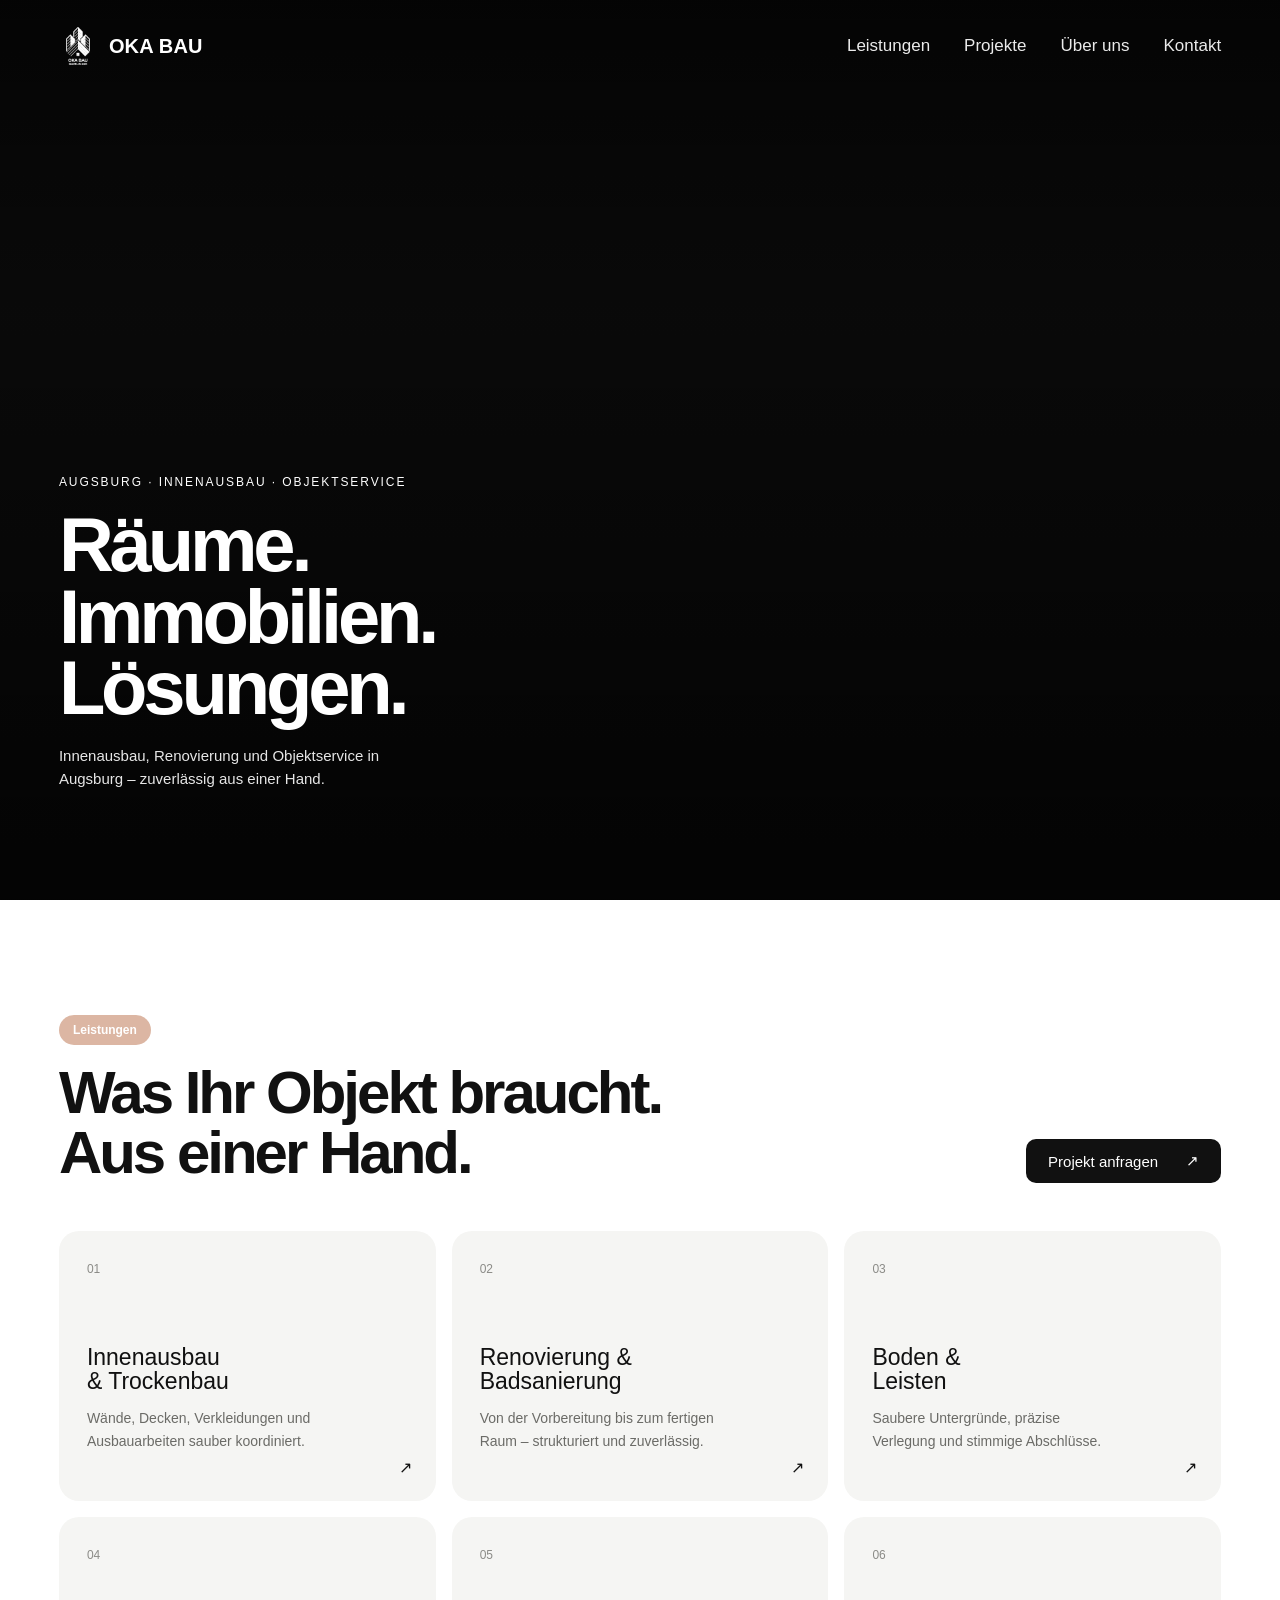
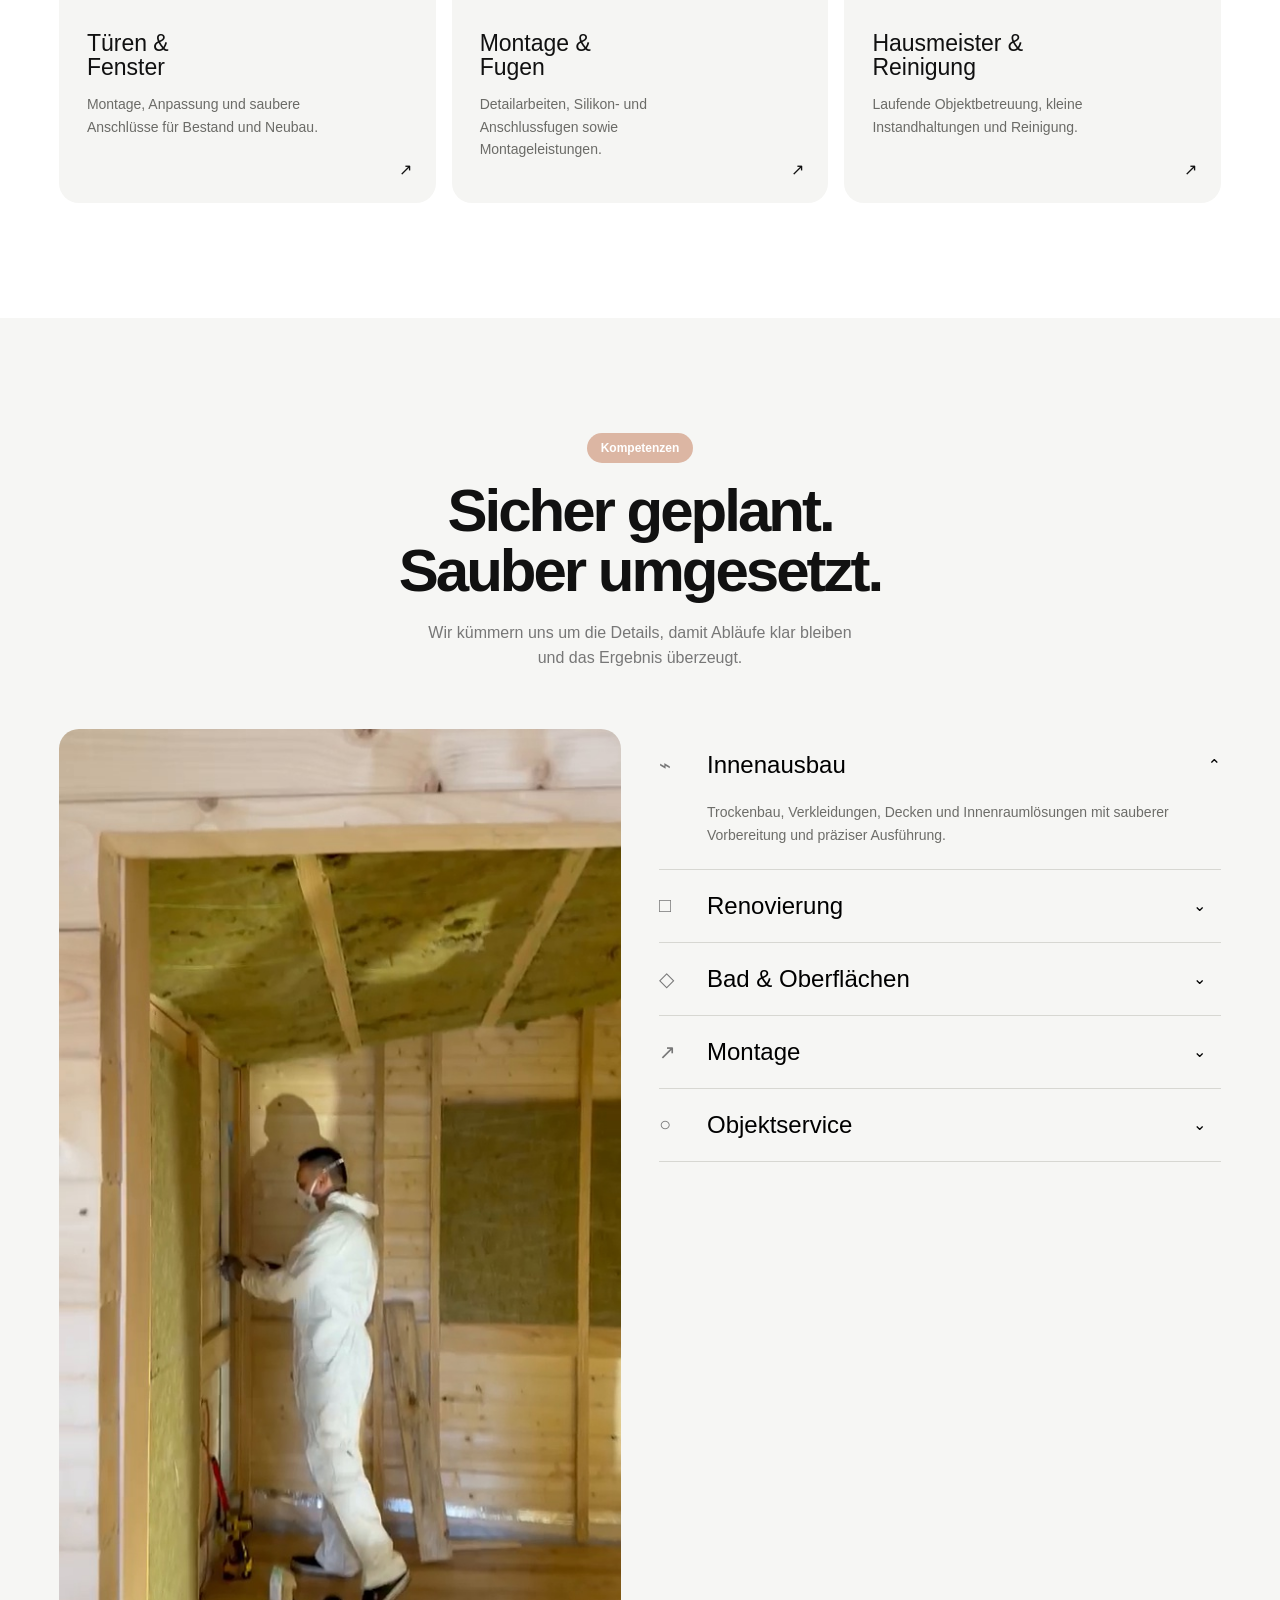
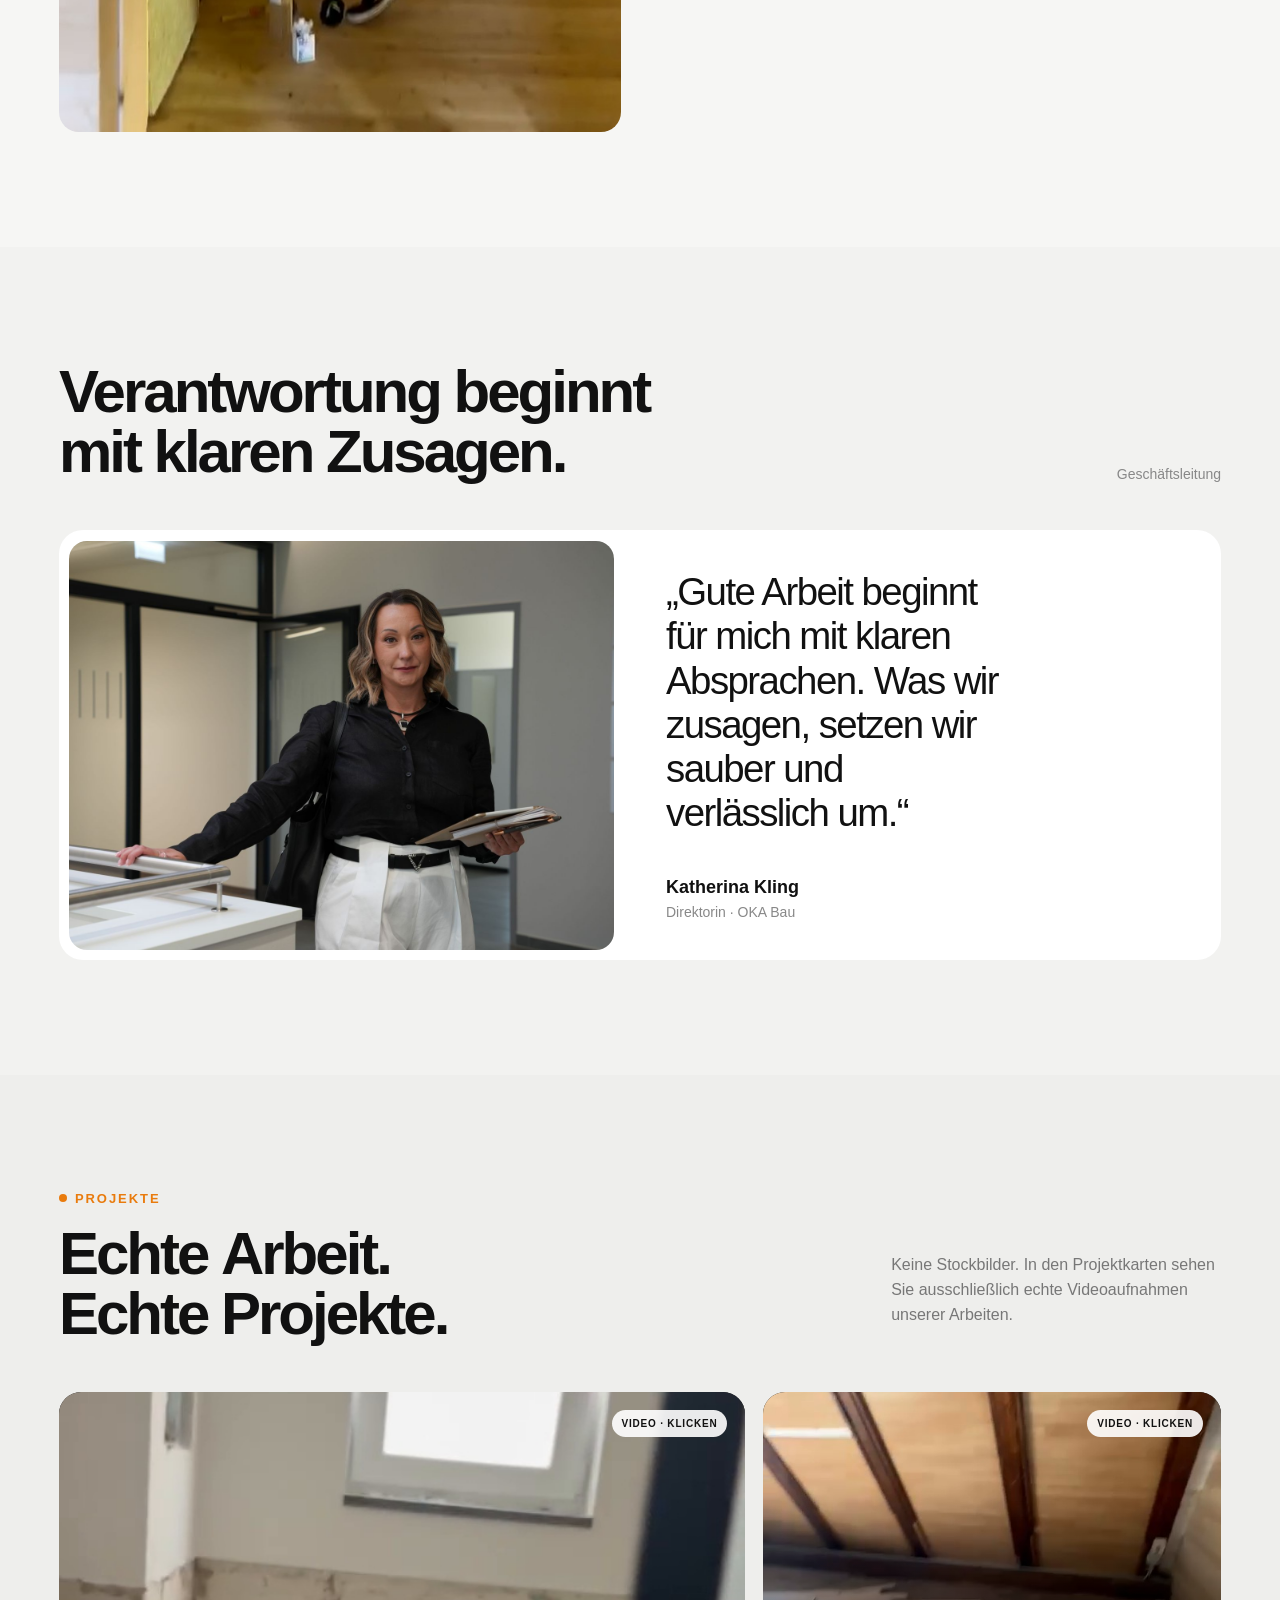
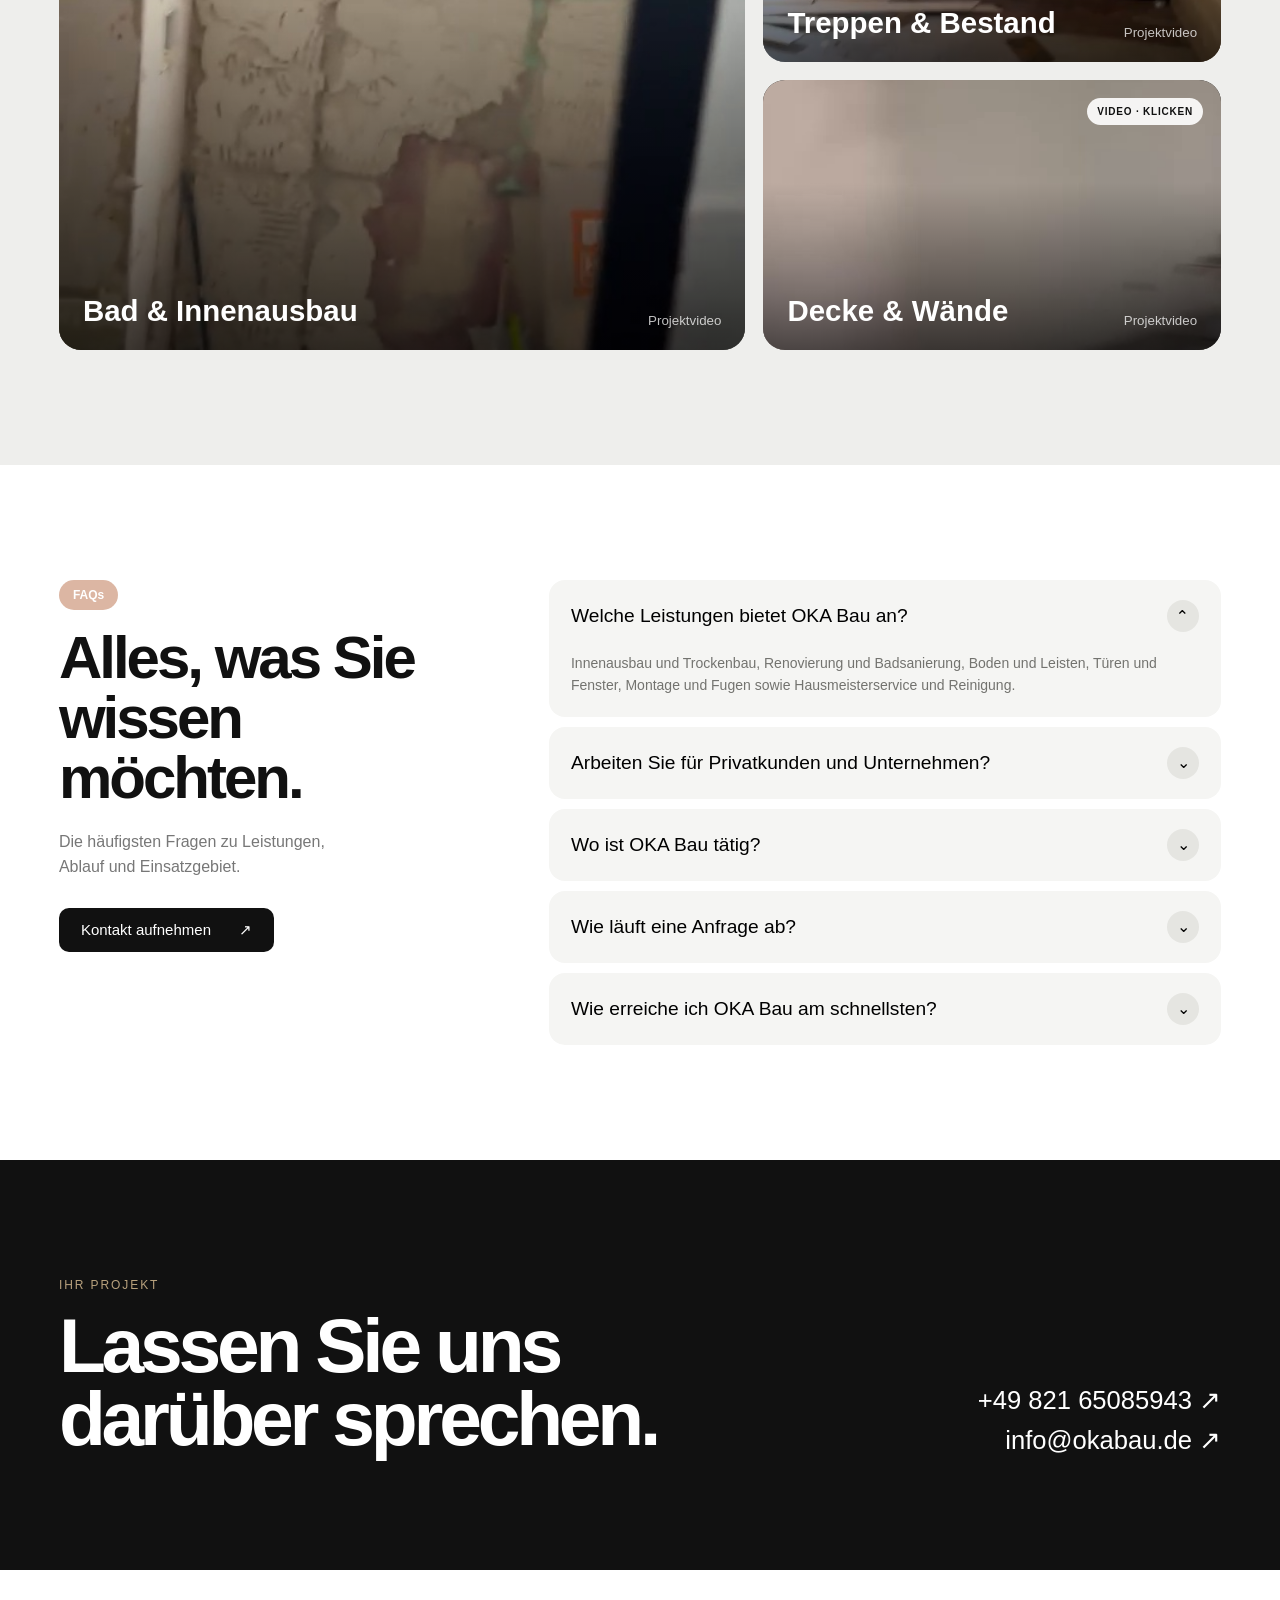
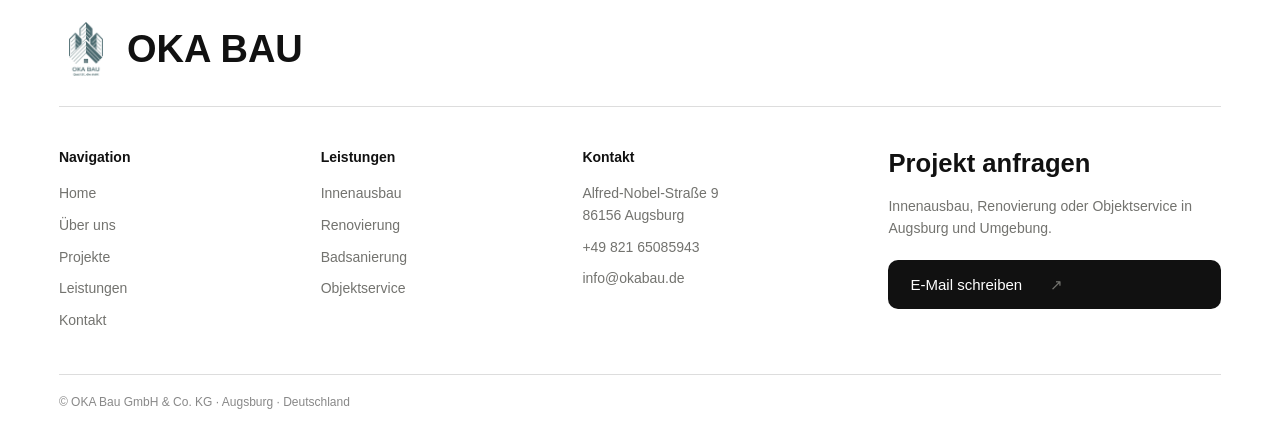
==== index.html @ 676f4919 "Add files via upload" ====
<!doctype html><html lang="de"><head><meta charset="utf-8"><meta name="viewport" content="width=device-width,initial-scale=1,viewport-fit=cover"><title>OKA Bau Augsburg — Innenausbau, Renovierung & Objektservice</title><meta name="description" content="OKA Bau GmbH & Co. KG in Augsburg: Innenausbau, Trockenbau, Renovierung, Badsanierung, Boden, Türen, Montage, Hausmeisterservice und Reinigung."><meta name="theme-color" content="#0a0a0a"><link rel="canonical" href="https://oka-bau.de/"><link rel="stylesheet" href="style.css"></head><body>
<div class="heroWrap" id="home"><section class="hero"><video id="heroVideo" autoplay muted loop playsinline preload="auto"><source src="assets/hero.mp4" type="video/mp4"></video><div class="heroOverlay"></div><header class="nav"><a class="brand" href="#home"><img src="assets/logo.png" alt="OKA Bau"><span>OKA BAU</span></a><nav><a href="#services">Leistungen</a><a href="#projects">Projekte</a><a href="#director">Über uns</a><a href="#contact">Kontakt</a></nav><button class="menu" aria-label="Menü"><span></span><span></span></button></header><div class="heroContent"><div class="heroText"><div class="kicker reveal">AUGSBURG · INNENAUSBAU · OBJEKTSERVICE</div><h1 class="words">Räume. Immobilien. Lösungen.</h1><p class="reveal">Innenausbau, Renovierung und Objektservice in Augsburg – zuverlässig aus einer Hand.</p></div></div></section></div>
<main>
<section class="section services" id="services"><div class="sectionTop"><div><span class="pill reveal">Leistungen</span><h2 class="words">Was Ihr Objekt braucht.<br>Aus einer Hand.</h2></div><a class="btn black reveal" href="#contact">Projekt anfragen <span>↗</span></a></div><div class="serviceGrid">
<article class="serviceCard reveal"><span>01</span><h3>Innenausbau & Trockenbau</h3><p>Wände, Decken, Verkleidungen und Ausbauarbeiten sauber koordiniert.</p><i>↗</i></article>
<article class="serviceCard reveal"><span>02</span><h3>Renovierung & Badsanierung</h3><p>Von der Vorbereitung bis zum fertigen Raum – strukturiert und zuverlässig.</p><i>↗</i></article>
<article class="serviceCard reveal"><span>03</span><h3>Boden & Leisten</h3><p>Saubere Untergründe, präzise Verlegung und stimmige Abschlüsse.</p><i>↗</i></article>
<article class="serviceCard reveal"><span>04</span><h3>Türen & Fenster</h3><p>Montage, Anpassung und saubere Anschlüsse für Bestand und Neubau.</p><i>↗</i></article>
<article class="serviceCard reveal"><span>05</span><h3>Montage & Fugen</h3><p>Detailarbeiten, Silikon- und Anschlussfugen sowie Montageleistungen.</p><i>↗</i></article>
<article class="serviceCard reveal"><span>06</span><h3>Hausmeister & Reinigung</h3><p>Laufende Objektbetreuung, kleine Instandhaltungen und Reinigung.</p><i>↗</i></article>
</div></section>
<section class="section features"><div class="centerHead"><span class="pill reveal">Kompetenzen</span><h2 class="words">Sicher geplant.<br>Sauber umgesetzt.</h2><p class="reveal">Wir kümmern uns um die Details, damit Abläufe klar bleiben und das Ergebnis überzeugt.</p></div><div class="featureSplit"><div class="featureMedia reveal"><img id="featureImage" src="assets/feature-1.jpg" alt="OKA Bau Projekt"></div><div class="featureList">
<div class="featureItem open reveal" data-img="assets/feature-1.jpg"><button><span class="icon">⌁</span><b>Innenausbau</b><em>⌄</em></button><div class="featureAnswer"><p>Trockenbau, Verkleidungen, Decken und Innenraumlösungen mit sauberer Vorbereitung und präziser Ausführung.</p></div></div>
<div class="featureItem reveal" data-img="assets/feature-2.jpg"><button><span class="icon">□</span><b>Renovierung</b><em>⌄</em></button><div class="featureAnswer"><p>Bestehende Räume werden strukturiert überarbeitet – vom Untergrund bis zum fertigen Finish.</p></div></div>
<div class="featureItem reveal" data-img="assets/feature-3.jpg"><button><span class="icon">◇</span><b>Bad & Oberflächen</b><em>⌄</em></button><div class="featureAnswer"><p>Koordinierte Badsanierung, Fliesen- und Oberflächenarbeiten für ein stimmiges Gesamtbild.</p></div></div>
<div class="featureItem reveal" data-img="assets/feature-4.jpg"><button><span class="icon">↗</span><b>Montage</b><em>⌄</em></button><div class="featureAnswer"><p>Türen, Fenster, Leisten, Fugen und Montagearbeiten werden sauber in den Projektablauf integriert.</p></div></div>
<div class="featureItem reveal" data-img="assets/feature-5.jpg"><button><span class="icon">○</span><b>Objektservice</b><em>⌄</em></button><div class="featureAnswer"><p>Hausmeisterservice, Reinigung und kleine Instandhaltungen für private und gewerbliche Objekte.</p></div></div>
</div></div></section>
<section class="section director" id="director"><div class="directorTop"><h2 class="words">Verantwortung beginnt<br>mit klaren Zusagen.</h2><span class="muted reveal">Geschäftsleitung</span></div><div class="directorCard reveal"><img src="assets/director.jpg" alt="Katherina Kling"><div><blockquote>„Gute Arbeit beginnt für mich mit klaren Absprachen. Was wir zusagen, setzen wir sauber und verlässlich um.“</blockquote><strong>Katherina Kling</strong><span>Direktorin · OKA Bau</span></div></div></section>
<section class="section projects" id="projects"><div class="projectsHead"><div><div class="projectLabel reveal"><i></i> PROJEKTE</div><h2 class="words">Echte Arbeit.<br>Echte Projekte.</h2></div><p class="reveal">Keine Stockbilder. In den Projektkarten sehen Sie ausschließlich echte Videoaufnahmen unserer Arbeiten.</p></div><div class="projectGrid">
<article class="projectVideo featured reveal"><video playsinline preload="auto" poster="assets/project-1.jpg" src="assets/project-1.mp4"></video><div class="projectShade"></div><span class="videoTag">VIDEO · KLICKEN</span><div class="projectCaption"><b>Bad & Innenausbau</b><small>Projektvideo</small></div></article>
<div class="projectStack"><article class="projectVideo reveal"><video playsinline preload="auto" poster="assets/project-2.jpg" src="assets/project-2.mp4"></video><div class="projectShade"></div><span class="videoTag">VIDEO · KLICKEN</span><div class="projectCaption"><b>Treppen & Bestand</b><small>Projektvideo</small></div></article><article class="projectVideo reveal"><video playsinline preload="auto" poster="assets/project-3.jpg" src="assets/project-3.mp4"></video><div class="projectShade"></div><span class="videoTag">VIDEO · KLICKEN</span><div class="projectCaption"><b>Decke & Wände</b><small>Projektvideo</small></div></article></div>
</div></section>
<section class="section faq" id="faq"><div class="faqIntro"><span class="pill reveal">FAQs</span><h2 class="words">Alles, was Sie<br>wissen möchten.</h2><p class="reveal">Die häufigsten Fragen zu Leistungen, Ablauf und Einsatzgebiet.</p><a class="btn black reveal" href="#contact">Kontakt aufnehmen <span>↗</span></a></div><div class="faqList"><div class="faqItem open reveal"><button><b>Welche Leistungen bietet OKA Bau an?</b><span>⌄</span></button><div class="faqAnswer"><p>Innenausbau und Trockenbau, Renovierung und Badsanierung, Boden und Leisten, Türen und Fenster, Montage und Fugen sowie Hausmeisterservice und Reinigung.</p></div></div><div class="faqItem reveal"><button><b>Arbeiten Sie für Privatkunden und Unternehmen?</b><span>⌄</span></button><div class="faqAnswer"><p>Ja. Wir unterstützen private Renovierungsprojekte ebenso wie gewerbliche Objekte und Hausverwaltungen.</p></div></div><div class="faqItem reveal"><button><b>Wo ist OKA Bau tätig?</b><span>⌄</span></button><div class="faqAnswer"><p>Der Schwerpunkt liegt in Augsburg und Umgebung. Den genauen Einsatzort klären wir bei Ihrer Anfrage.</p></div></div><div class="faqItem reveal"><button><b>Wie läuft eine Anfrage ab?</b><span>⌄</span></button><div class="faqAnswer"><p>Sie nennen uns Objekt, Leistung und Terminrahmen. Danach stimmen wir den Umfang ab und planen die nächsten Schritte.</p></div></div><div class="faqItem reveal"><button><b>Wie erreiche ich OKA Bau am schnellsten?</b><span>⌄</span></button><div class="faqAnswer"><p>Telefonisch unter +49 821 65085943 oder per E-Mail an info@okabau.de.</p></div></div></div></section>
<section class="contactBand" id="contact"><div><span class="reveal">IHR PROJEKT</span><h2 class="words">Lassen Sie uns<br>darüber sprechen.</h2></div><div class="contactLinks reveal"><a href="tel:+4982165085943">+49 821 65085943 ↗</a><a href="mailto:info@okabau.de">info@okabau.de ↗</a></div></section>
</main>
<footer><div class="footerBrand"><a href="#home"><img src="assets/logo.png" alt="OKA Bau"><span>OKA BAU</span></a></div><div class="footerCols"><div><b>Navigation</b><a href="#home">Home</a><a href="#director">Über uns</a><a href="#projects">Projekte</a><a href="#services">Leistungen</a><a href="#contact">Kontakt</a></div><div><b>Leistungen</b><a href="#services">Innenausbau</a><a href="#services">Renovierung</a><a href="#services">Badsanierung</a><a href="#services">Objektservice</a></div><div><b>Kontakt</b><span>Alfred-Nobel-Straße 9<br>86156 Augsburg</span><a href="tel:+4982165085943">+49 821 65085943</a><a href="mailto:info@okabau.de">info@okabau.de</a></div><div class="footerCta"><b>Projekt anfragen</b><p>Innenausbau, Renovierung oder Objektservice in Augsburg und Umgebung.</p><a class="btn black" href="mailto:info@okabau.de">E-Mail schreiben <span>↗</span></a></div></div><div class="footerBottom">© OKA Bau GmbH & Co. KG · Augsburg · Deutschland</div></footer>
<script src="script.js"></script></body></html>
---- style.css ----
:root{--ink:#111;--bg:#fff;--soft:#f6f6f4;--soft2:#eeeeec;--pill:#DCB6A3;--orange:#E97B0D}*{box-sizing:border-box}html{scroll-behavior:smooth}body{margin:0;font-family:"Helvetica Neue",Helvetica,Arial,sans-serif;color:var(--ink);background:#fff;overflow-x:hidden}a{color:inherit;text-decoration:none}button{font:inherit}.heroWrap{height:100vh;background:#0a0a0a}.hero{position:sticky;top:0;height:100vh;overflow:hidden;background:#0a0a0a;color:white}.hero video{position:absolute;inset:0;width:100%;height:100%;object-fit:cover;transform:scale(1.001);transition:filter .2s linear}.heroOverlay{position:absolute;inset:0;background:linear-gradient(to bottom,rgba(0,0,0,.58) 0%,rgba(0,0,0,.08) 35%,rgba(0,0,0,.65) 100%)}.nav{position:absolute;top:0;left:0;right:0;height:92px;display:flex;align-items:center;justify-content:space-between;padding:0 clamp(22px,4.6vw,72px);z-index:5}.brand{display:flex;align-items:center;gap:12px;font-weight:600;letter-spacing:.01em}.brand img{width:38px;height:38px;object-fit:contain;filter:brightness(0) invert(1)}.brand span{font-size:20px}.nav nav{display:flex;gap:34px;font-size:17px}.nav nav a{opacity:.92;transition:.25s}.nav nav a:hover{opacity:.55}.menu{display:none;border:0;background:none;width:42px;height:42px;padding:8px}.menu span{display:block;height:1px;background:#fff;margin:8px 0}.heroContent{position:absolute;left:0;right:0;bottom:0;padding:0 clamp(22px,4.6vw,72px) clamp(42px,7vw,84px);z-index:4}.heroText{max-width:620px}.kicker{font-size:12px;letter-spacing:.16em;margin-bottom:20px;opacity:.8}.hero h1{font-size:clamp(42px,6vw,76px);line-height:.94;letter-spacing:-.055em;margin:0 0 20px;font-weight:600}.hero p{font-size:15px;line-height:1.55;max-width:380px;color:rgba(255,255,255,.9);margin:0 0 26px}.btn{display:inline-flex;align-items:center;gap:28px;padding:13px 22px;border-radius:10px;font-size:15px;font-weight:500;transition:transform .28s,background .28s}.btn:hover{transform:translateY(-2px)}.btn.white{background:#fff;color:#111}.btn.black{background:#111;color:#fff}.section{padding:clamp(78px,9vw,132px) clamp(22px,4.6vw,72px)}.sectionTop,.projectsHead,.directorTop{display:flex;justify-content:space-between;gap:30px;align-items:flex-end;margin-bottom:48px}.pill{display:inline-block;background:var(--pill);color:white;padding:8px 14px;border-radius:999px;font-size:12px;font-weight:600;margin-bottom:18px}.section h2,.projects h2,.director h2,.faq h2{font-size:clamp(34px,4.8vw,60px);line-height:1;letter-spacing:-.05em;margin:0;font-weight:600}.serviceGrid{display:grid;grid-template-columns:repeat(3,1fr);gap:16px}.serviceCard{background:#f5f5f3;border-radius:20px;padding:28px;min-height:270px;position:relative;transition:transform .35s,background .35s}.serviceCard:hover{transform:translateY(-5px);background:#efefec}.serviceCard>span{font-size:12px;color:#8b8b87}.serviceCard h3{font-size:23px;line-height:1.05;margin:68px 0 14px;font-weight:500;max-width:12ch}.serviceCard p{font-size:14px;line-height:1.6;color:#6b6b67;max-width:32ch}.serviceCard i{position:absolute;right:24px;bottom:24px;font-style:normal}.features{background:var(--soft)}.centerHead{text-align:center;max-width:760px;margin:0 auto 58px}.centerHead p{max-width:430px;margin:20px auto 0;color:#777;line-height:1.55}.featureSplit{display:grid;grid-template-columns:1fr 1fr;gap:38px;align-items:stretch}.featureMedia{min-height:500px;border-radius:20px;overflow:hidden;background:#ddd}.featureMedia img{width:100%;height:100%;object-fit:cover;transition:opacity .3s,transform 1s}.featureMedia:hover img{transform:scale(1.03)}.featureList{display:flex;flex-direction:column}.featureItem{border-bottom:1px solid #d7d7d2}.featureItem button{width:100%;display:grid;grid-template-columns:36px 1fr 28px;gap:12px;align-items:center;padding:22px 0;border:0;background:none;text-align:left;cursor:pointer}.featureItem button b{font-size:clamp(19px,1.9vw,24px);font-weight:500}.featureItem button em{font-style:normal;transition:transform .3s}.featureItem.open button em{transform:rotate(180deg)}.icon{font-size:20px;color:#777}.featureAnswer{display:grid;grid-template-rows:0fr;transition:grid-template-rows .36s ease}.featureAnswer p{overflow:hidden;margin:0;color:#6d6d69;line-height:1.65;font-size:14px;padding-left:48px}.featureItem.open .featureAnswer{grid-template-rows:1fr}.featureItem.open .featureAnswer p{padding-bottom:22px}.director{background:#f2f2f0}.muted{color:#888;font-size:14px}.directorCard{background:#fff;border-radius:24px;padding:10px;display:grid;grid-template-columns:minmax(320px,1fr) 1fr;gap:52px;align-items:center}.directorCard img{width:100%;aspect-ratio:4/3;object-fit:cover;border-radius:18px}.directorCard>div{padding:30px 38px 30px 0}.directorCard blockquote{font-size:clamp(25px,3vw,42px);line-height:1.15;letter-spacing:-.04em;margin:0 0 42px;max-width:16ch}.directorCard strong{display:block;font-size:18px}.directorCard span{display:block;color:#888;margin-top:6px;font-size:14px}.projects{background:var(--soft2)}.projectsHead p{max-width:330px;color:#777;line-height:1.55}.projectLabel{font-size:13px;font-weight:700;letter-spacing:.15em;color:var(--orange);margin-bottom:18px;display:flex;align-items:center;gap:8px}.projectLabel i{width:8px;height:8px;background:var(--orange);border-radius:50%}.projectGrid{display:grid;grid-template-columns:1.5fr 1fr;gap:18px}.projectStack{display:grid;gap:18px}.projectVideo{position:relative;border-radius:22px;overflow:hidden;min-height:270px;background:#111;cursor:pointer}.projectVideo.featured{min-height:558px}.projectVideo video{position:absolute;inset:0;width:100%;height:100%;object-fit:cover;transition:transform 1s}.projectVideo:hover video{transform:scale(1.03)}.projectShade{position:absolute;inset:0;background:linear-gradient(to bottom,transparent 38%,rgba(0,0,0,.65));pointer-events:none}.videoTag{position:absolute;top:18px;right:18px;background:rgba(255,255,255,.9);color:#111;padding:8px 10px;border-radius:999px;font-size:10px;font-weight:700;letter-spacing:.08em;pointer-events:none}.projectCaption{position:absolute;left:24px;right:24px;bottom:22px;color:white;display:flex;justify-content:space-between;align-items:end;gap:20px;pointer-events:none}.projectCaption b{font-size:clamp(20px,2.3vw,31px);font-weight:600}.projectCaption small{opacity:.75}.faq{display:grid;grid-template-columns:1fr 1.6fr;gap:70px}.faqIntro p{max-width:290px;color:#777;line-height:1.55;margin:22px 0 28px}.faqList{display:flex;flex-direction:column;gap:10px}.faqItem{background:#f5f5f3;border-radius:16px;padding:0 22px;transition:background .25s}.faqItem:hover{background:#efefec}.faqItem button{width:100%;display:flex;justify-content:space-between;align-items:center;padding:20px 0;border:0;background:none;cursor:pointer;text-align:left}.faqItem button b{font-size:clamp(16px,1.5vw,20px);font-weight:500}.faqItem button span{width:32px;height:32px;border-radius:50%;display:grid;place-items:center;background:#e5e5e1;transition:transform .3s}.faqItem.open button span{transform:rotate(180deg)}.faqAnswer{display:grid;grid-template-rows:0fr;transition:grid-template-rows .35s}.faqAnswer p{overflow:hidden;margin:0;color:#73736f;line-height:1.6;font-size:14px}.faqItem.open .faqAnswer{grid-template-rows:1fr}.faqItem.open .faqAnswer p{padding-bottom:20px}.contactBand{background:#111;color:#fff;padding:clamp(70px,9vw,120px) clamp(22px,4.6vw,72px);display:flex;justify-content:space-between;align-items:flex-end;gap:40px}.contactBand>div>span{font-size:12px;letter-spacing:.16em;color:#b9a27e}.contactBand h2{font-size:clamp(42px,6vw,78px);line-height:.95;letter-spacing:-.055em;margin:16px 0 0}.contactLinks{display:grid;gap:10px;text-align:right}.contactLinks a{font-size:clamp(18px,2vw,26px)}footer{padding:52px clamp(22px,4.6vw,72px) 26px;background:#fff}.footerBrand{padding-bottom:30px;border-bottom:1px solid #ddd}.footerBrand a{display:flex;align-items:center;gap:14px;font-size:clamp(26px,3vw,38px);font-weight:600}.footerBrand img{width:54px;height:54px;object-fit:contain}.footerCols{display:grid;grid-template-columns:1fr 1fr 1.2fr 1.5fr;gap:40px;padding:42px 0}.footerCols>div{display:flex;flex-direction:column;gap:10px;font-size:14px}.footerCols b{font-size:14px;margin-bottom:8px}.footerCols a,.footerCols span,.footerCols p{color:#73736f;line-height:1.55}.footerCta b{font-size:clamp(20px,2vw,26px);color:#111}.footerCta p{max-width:320px;margin:0 0 10px}.footerBottom{border-top:1px solid #ddd;padding-top:20px;color:#888;font-size:12px}.reveal{opacity:0;transform:translateY(28px);transition:opacity .8s cubic-bezier(.2,.7,.2,1),transform .8s cubic-bezier(.2,.7,.2,1)}.reveal.in{opacity:1;transform:none}.word{display:inline-block;opacity:0;transform:translateY(18px);transition:opacity .55s cubic-bezier(.2,.7,.2,1),transform .55s cubic-bezier(.2,.7,.2,1)}.word.in{opacity:1;transform:none}@media(max-width:980px){.nav nav{display:none}.menu{display:block}.serviceGrid{grid-template-columns:repeat(2,1fr)}.featureSplit,.faq{grid-template-columns:1fr;gap:42px}.projectGrid{grid-template-columns:1fr}.projectVideo.featured{min-height:480px}.directorCard{grid-template-columns:1fr;gap:20px}.directorCard>div{padding:20px}.footerCols{grid-template-columns:1fr 1fr}}@media(max-width:640px){.heroWrap{height:100vh}.nav{height:72px;padding:0 18px}.brand img{width:34px;height:34px}.brand span{font-size:17px}.heroContent{padding:0 20px 34px}.hero h1{font-size:clamp(44px,13vw,62px);max-width:9ch}.hero p{max-width:320px}.section{padding:74px 20px}.sectionTop,.projectsHead,.directorTop{align-items:flex-start;flex-direction:column}.serviceGrid{grid-template-columns:1fr}.serviceCard{min-height:235px}.featureMedia{min-height:360px}.directorCard{padding:8px}.directorCard img{aspect-ratio:4/5}.directorCard blockquote{font-size:31px;max-width:13ch}.projectVideo.featured{min-height:450px}.projectVideo{min-height:250px}.projectCaption{left:18px;right:18px}.projectCaption small{display:none}.faq{gap:38px}.contactBand{flex-direction:column;align-items:flex-start}.contactLinks{text-align:left}.footerCols{grid-template-columns:1fr}.footerBrand img{width:46px;height:46px}}@media(prefers-reduced-motion:reduce){*{scroll-behavior:auto!important}.reveal,.word{opacity:1!important;transform:none!important;transition:none!important}}
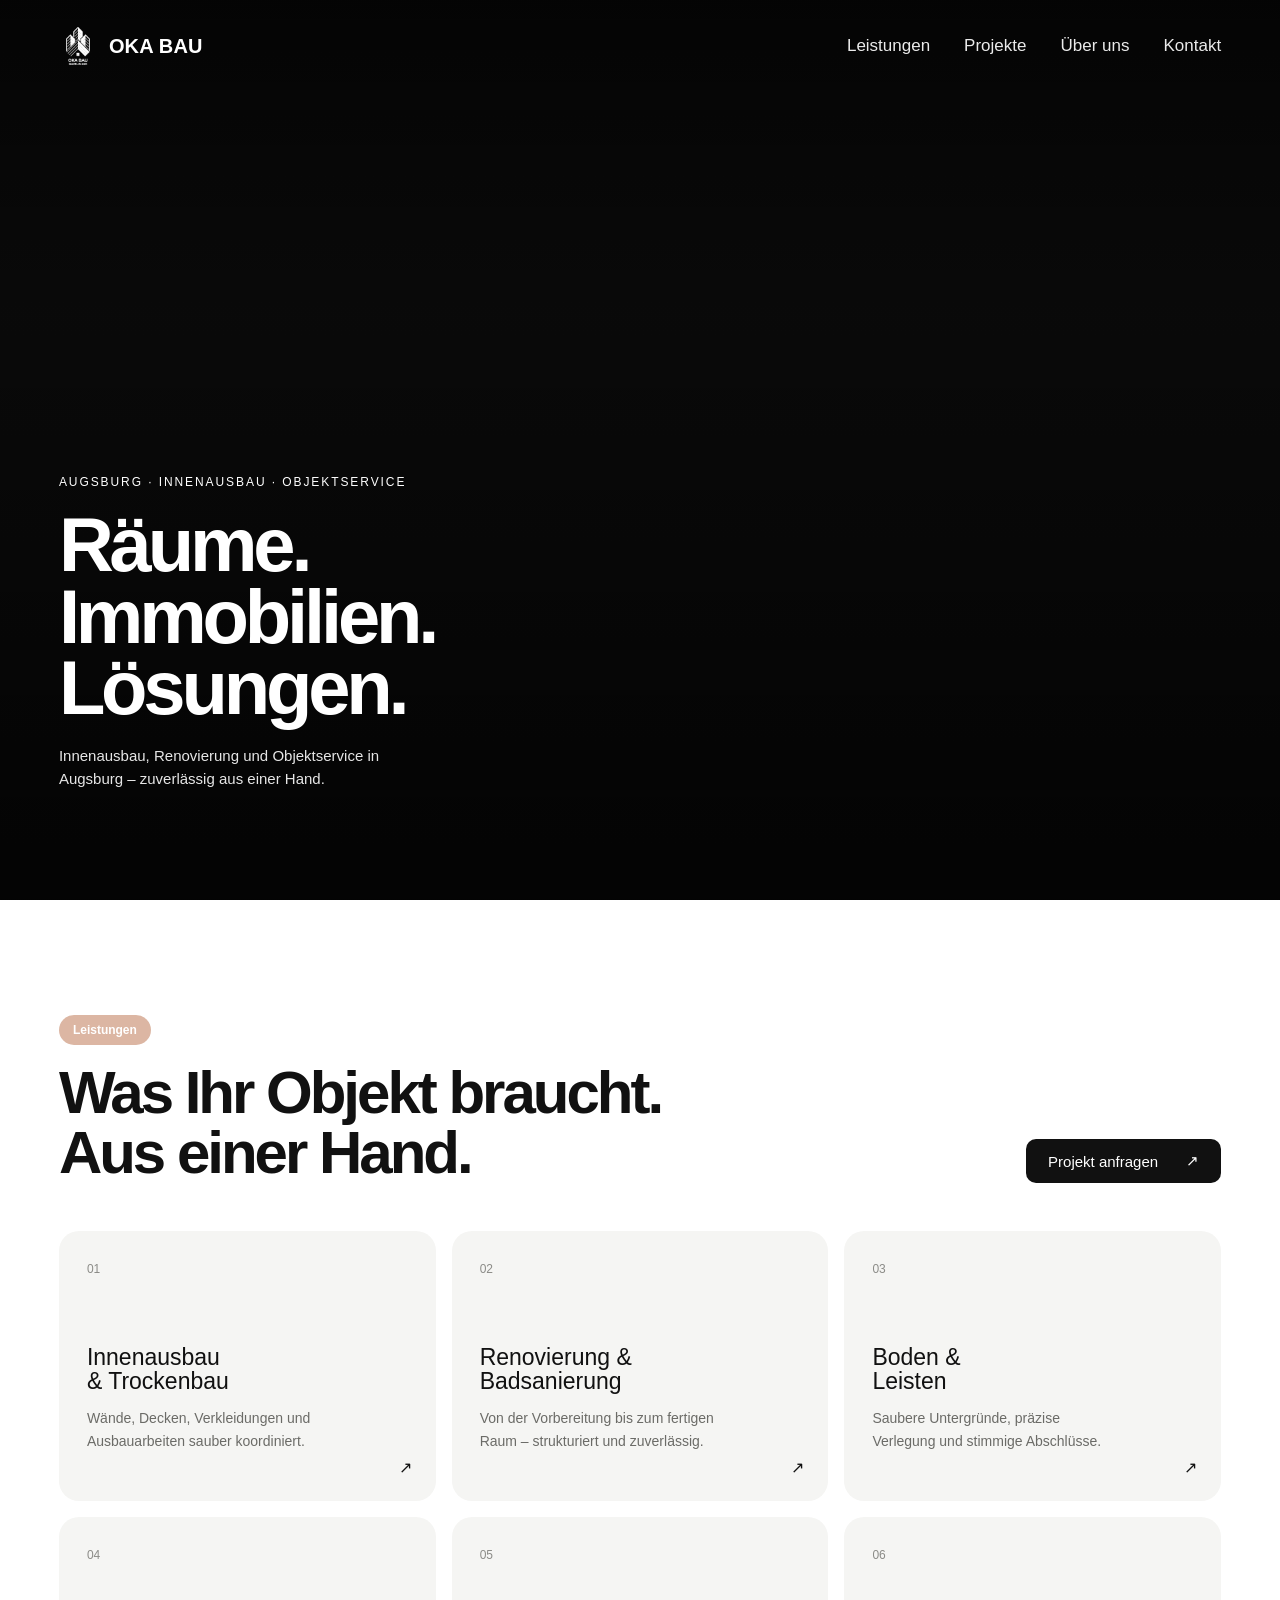
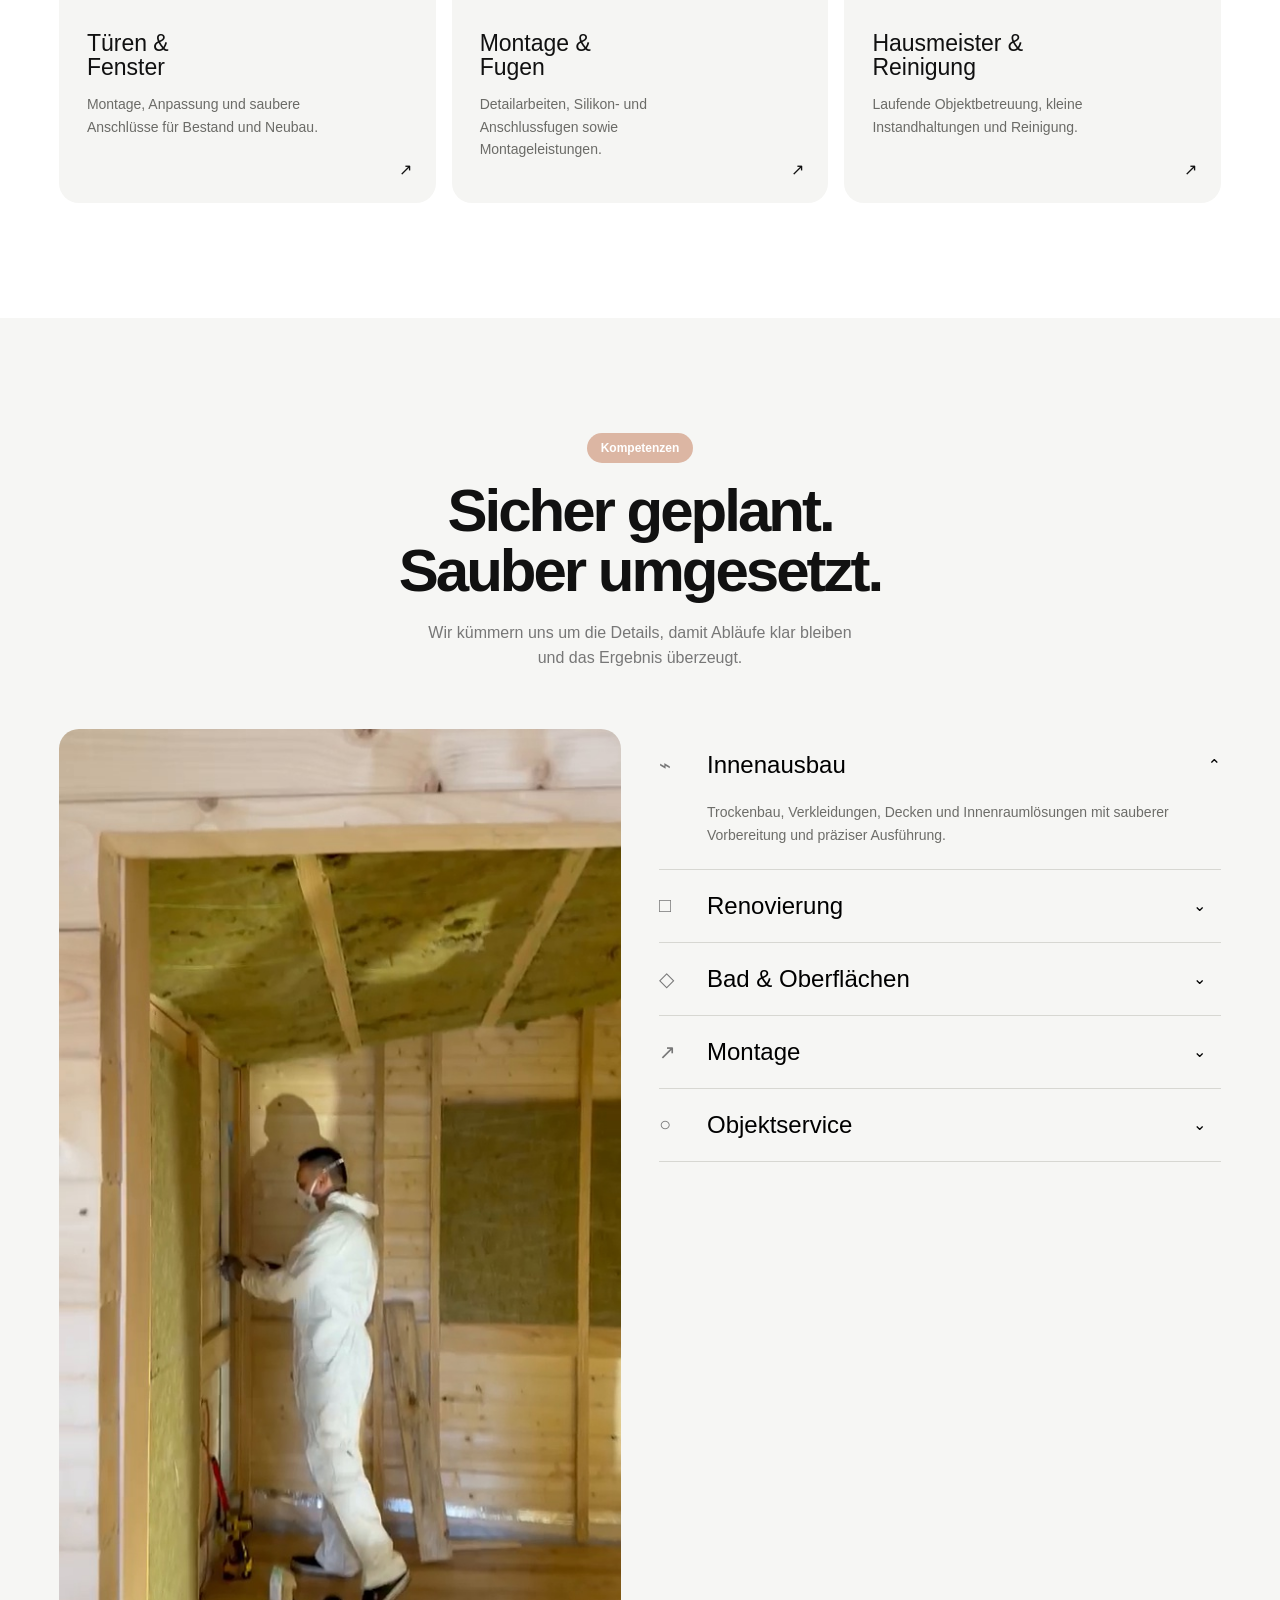
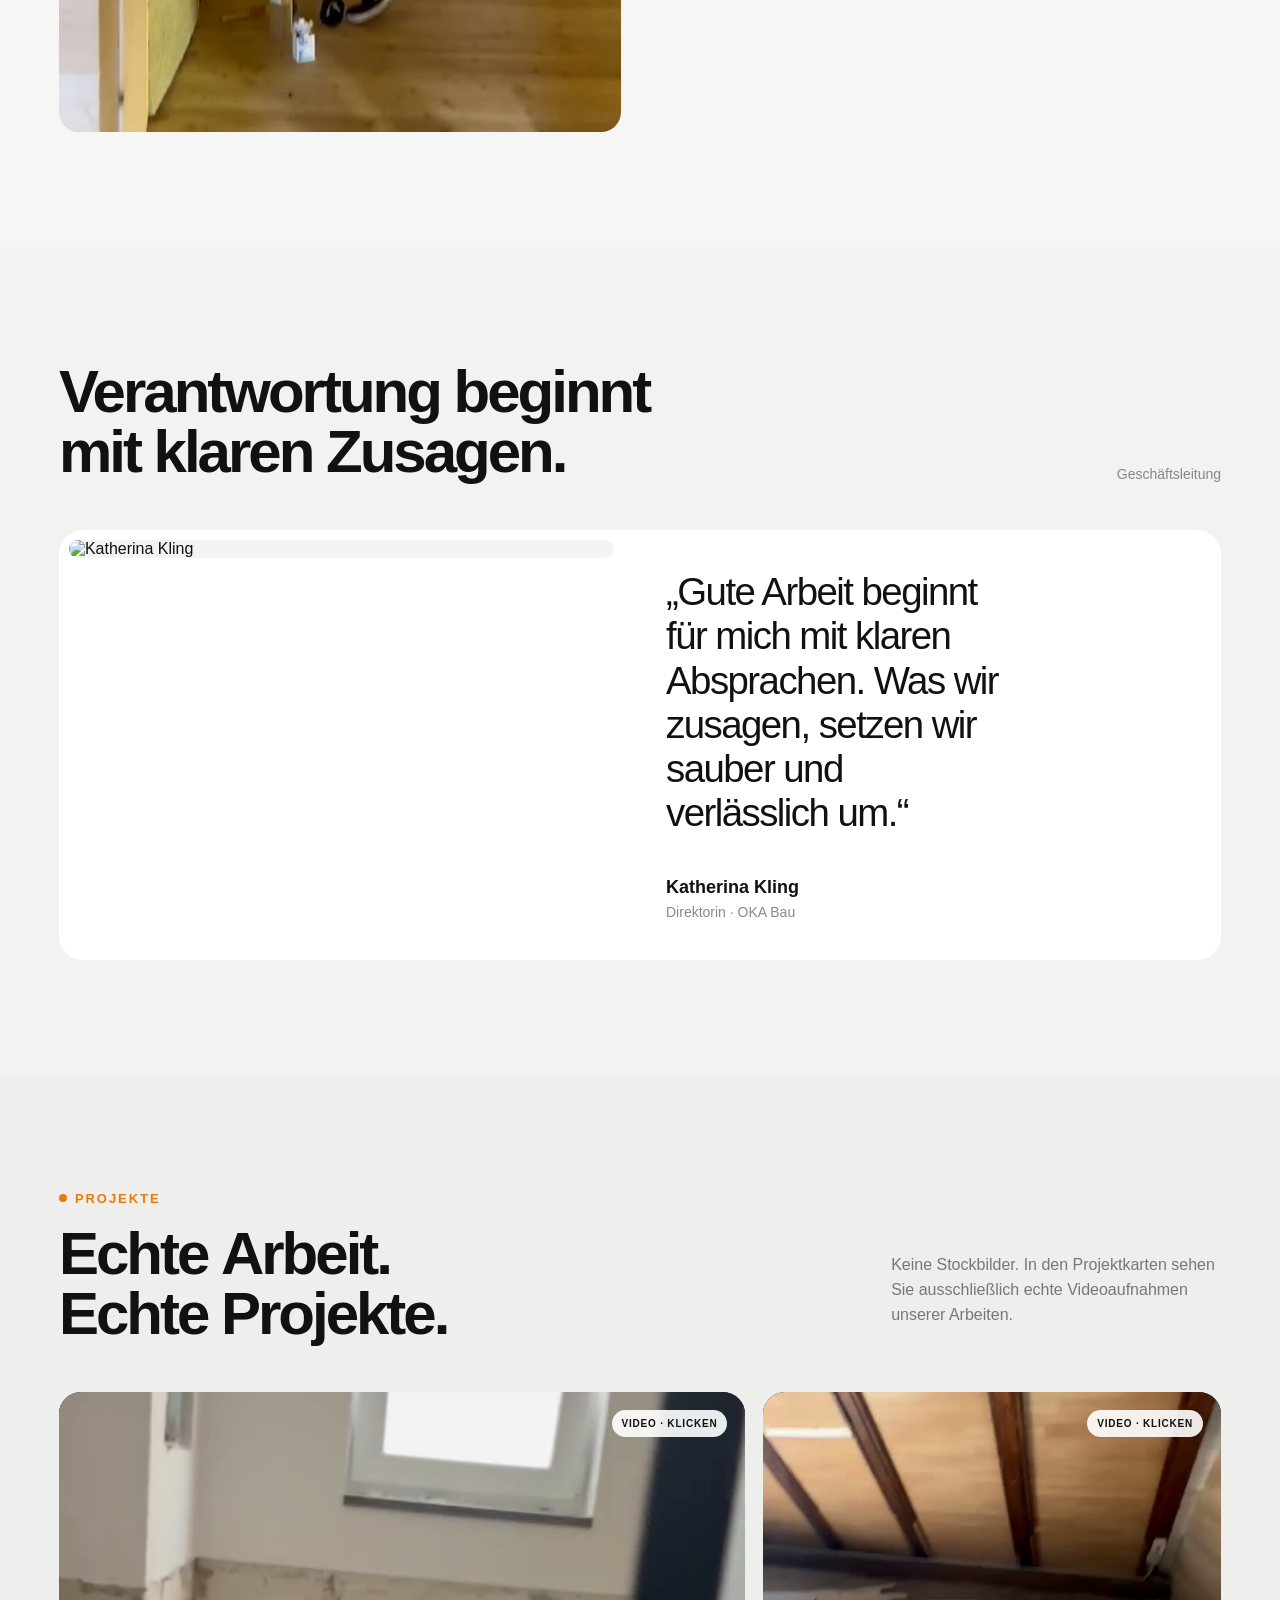
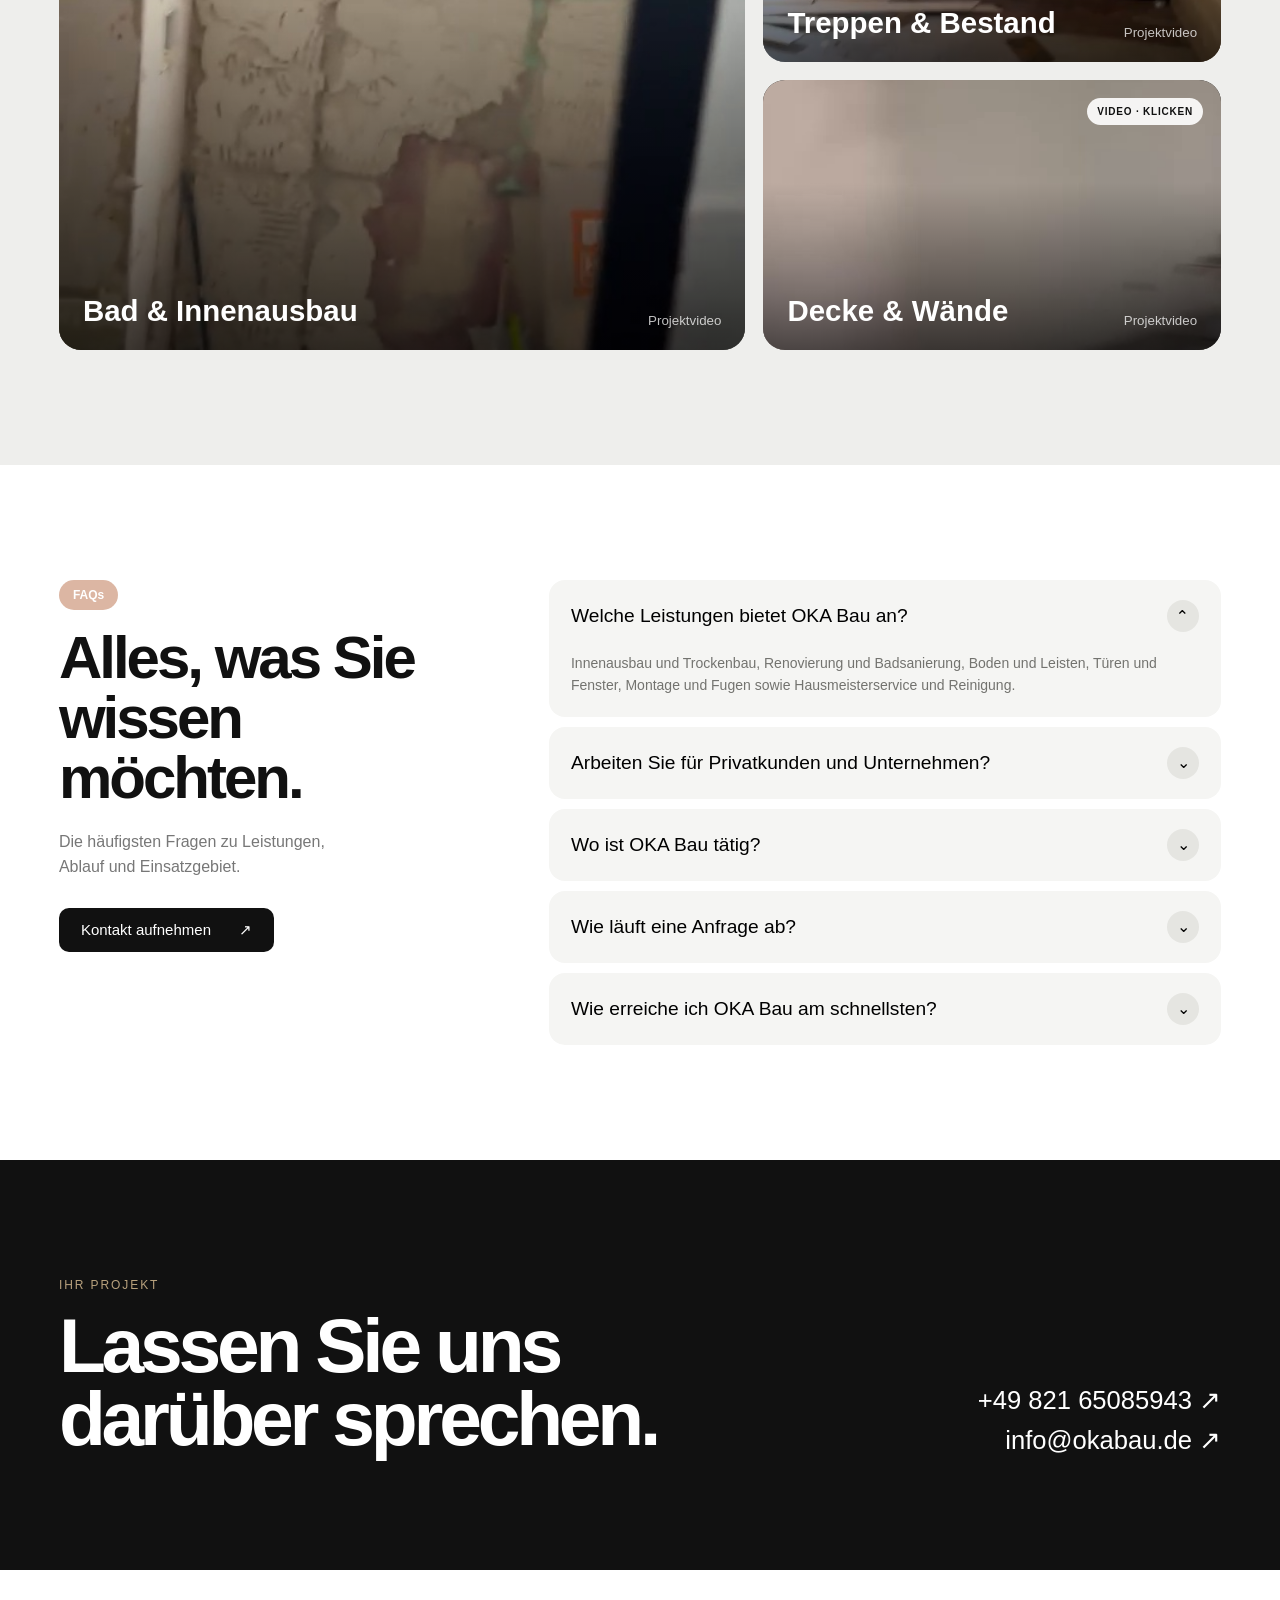
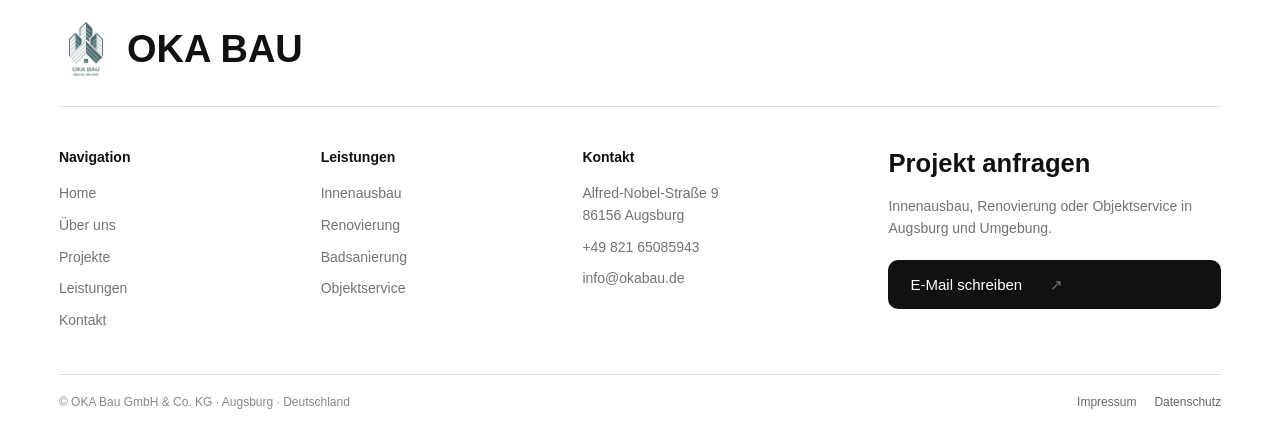
==== commit 082efc64: "Add files via upload" ====
--- a/index.html
+++ b/index.html
@@ -16,7 +16,7 @@
 <div class="featureItem reveal" data-img="assets/feature-4.jpg"><button><span class="icon">↗</span><b>Montage</b><em>⌄</em></button><div class="featureAnswer"><p>Türen, Fenster, Leisten, Fugen und Montagearbeiten werden sauber in den Projektablauf integriert.</p></div></div>
 <div class="featureItem reveal" data-img="assets/feature-5.jpg"><button><span class="icon">○</span><b>Objektservice</b><em>⌄</em></button><div class="featureAnswer"><p>Hausmeisterservice, Reinigung und kleine Instandhaltungen für private und gewerbliche Objekte.</p></div></div>
 </div></div></section>
-<section class="section director" id="director"><div class="directorTop"><h2 class="words">Verantwortung beginnt<br>mit klaren Zusagen.</h2><span class="muted reveal">Geschäftsleitung</span></div><div class="directorCard reveal"><img src="assets/director.jpg" alt="Katherina Kling"><div><blockquote>„Gute Arbeit beginnt für mich mit klaren Absprachen. Was wir zusagen, setzen wir sauber und verlässlich um.“</blockquote><strong>Katherina Kling</strong><span>Direktorin · OKA Bau</span></div></div></section>
+<section class="section director" id="director"><div class="directorTop"><h2 class="words">Verantwortung beginnt<br>mit klaren Zusagen.</h2><span class="muted reveal">Geschäftsleitung</span></div><div class="directorCard reveal"><img src="https://d2ol7oe51mr4n9.cloudfront.net/user_3Ih7wajw3uQRUhXigX4YtxTyMim/d1ce19bd-314a-4a37-80c1-ffca8a1dcc3a.jpg" alt="Katherina Kling" loading="lazy"><div><blockquote>„Gute Arbeit beginnt für mich mit klaren Absprachen. Was wir zusagen, setzen wir sauber und verlässlich um.“</blockquote><strong>Katherina Kling</strong><span>Direktorin · OKA Bau</span></div></div></section>
 <section class="section projects" id="projects"><div class="projectsHead"><div><div class="projectLabel reveal"><i></i> PROJEKTE</div><h2 class="words">Echte Arbeit.<br>Echte Projekte.</h2></div><p class="reveal">Keine Stockbilder. In den Projektkarten sehen Sie ausschließlich echte Videoaufnahmen unserer Arbeiten.</p></div><div class="projectGrid">
 <article class="projectVideo featured reveal"><video playsinline preload="auto" poster="assets/project-1.jpg" src="assets/project-1.mp4"></video><div class="projectShade"></div><span class="videoTag">VIDEO · KLICKEN</span><div class="projectCaption"><b>Bad & Innenausbau</b><small>Projektvideo</small></div></article>
 <div class="projectStack"><article class="projectVideo reveal"><video playsinline preload="auto" poster="assets/project-2.jpg" src="assets/project-2.mp4"></video><div class="projectShade"></div><span class="videoTag">VIDEO · KLICKEN</span><div class="projectCaption"><b>Treppen & Bestand</b><small>Projektvideo</small></div></article><article class="projectVideo reveal"><video playsinline preload="auto" poster="assets/project-3.jpg" src="assets/project-3.mp4"></video><div class="projectShade"></div><span class="videoTag">VIDEO · KLICKEN</span><div class="projectCaption"><b>Decke & Wände</b><small>Projektvideo</small></div></article></div>
@@ -24,5 +24,5 @@
 <section class="section faq" id="faq"><div class="faqIntro"><span class="pill reveal">FAQs</span><h2 class="words">Alles, was Sie<br>wissen möchten.</h2><p class="reveal">Die häufigsten Fragen zu Leistungen, Ablauf und Einsatzgebiet.</p><a class="btn black reveal" href="#contact">Kontakt aufnehmen <span>↗</span></a></div><div class="faqList"><div class="faqItem open reveal"><button><b>Welche Leistungen bietet OKA Bau an?</b><span>⌄</span></button><div class="faqAnswer"><p>Innenausbau und Trockenbau, Renovierung und Badsanierung, Boden und Leisten, Türen und Fenster, Montage und Fugen sowie Hausmeisterservice und Reinigung.</p></div></div><div class="faqItem reveal"><button><b>Arbeiten Sie für Privatkunden und Unternehmen?</b><span>⌄</span></button><div class="faqAnswer"><p>Ja. Wir unterstützen private Renovierungsprojekte ebenso wie gewerbliche Objekte und Hausverwaltungen.</p></div></div><div class="faqItem reveal"><button><b>Wo ist OKA Bau tätig?</b><span>⌄</span></button><div class="faqAnswer"><p>Der Schwerpunkt liegt in Augsburg und Umgebung. Den genauen Einsatzort klären wir bei Ihrer Anfrage.</p></div></div><div class="faqItem reveal"><button><b>Wie läuft eine Anfrage ab?</b><span>⌄</span></button><div class="faqAnswer"><p>Sie nennen uns Objekt, Leistung und Terminrahmen. Danach stimmen wir den Umfang ab und planen die nächsten Schritte.</p></div></div><div class="faqItem reveal"><button><b>Wie erreiche ich OKA Bau am schnellsten?</b><span>⌄</span></button><div class="faqAnswer"><p>Telefonisch unter +49 821 65085943 oder per E-Mail an info@okabau.de.</p></div></div></div></section>
 <section class="contactBand" id="contact"><div><span class="reveal">IHR PROJEKT</span><h2 class="words">Lassen Sie uns<br>darüber sprechen.</h2></div><div class="contactLinks reveal"><a href="tel:+4982165085943">+49 821 65085943 ↗</a><a href="mailto:info@okabau.de">info@okabau.de ↗</a></div></section>
 </main>
-<footer><div class="footerBrand"><a href="#home"><img src="assets/logo.png" alt="OKA Bau"><span>OKA BAU</span></a></div><div class="footerCols"><div><b>Navigation</b><a href="#home">Home</a><a href="#director">Über uns</a><a href="#projects">Projekte</a><a href="#services">Leistungen</a><a href="#contact">Kontakt</a></div><div><b>Leistungen</b><a href="#services">Innenausbau</a><a href="#services">Renovierung</a><a href="#services">Badsanierung</a><a href="#services">Objektservice</a></div><div><b>Kontakt</b><span>Alfred-Nobel-Straße 9<br>86156 Augsburg</span><a href="tel:+4982165085943">+49 821 65085943</a><a href="mailto:info@okabau.de">info@okabau.de</a></div><div class="footerCta"><b>Projekt anfragen</b><p>Innenausbau, Renovierung oder Objektservice in Augsburg und Umgebung.</p><a class="btn black" href="mailto:info@okabau.de">E-Mail schreiben <span>↗</span></a></div></div><div class="footerBottom">© OKA Bau GmbH & Co. KG · Augsburg · Deutschland</div></footer>
+<footer><div class="footerBrand"><a href="#home"><img src="assets/logo.png" alt="OKA Bau"><span>OKA BAU</span></a></div><div class="footerCols"><div><b>Navigation</b><a href="#home">Home</a><a href="#director">Über uns</a><a href="#projects">Projekte</a><a href="#services">Leistungen</a><a href="#contact">Kontakt</a></div><div><b>Leistungen</b><a href="#services">Innenausbau</a><a href="#services">Renovierung</a><a href="#services">Badsanierung</a><a href="#services">Objektservice</a></div><div><b>Kontakt</b><span>Alfred-Nobel-Straße 9<br>86156 Augsburg</span><a href="tel:+4982165085943">+49 821 65085943</a><a href="mailto:info@okabau.de">info@okabau.de</a></div><div class="footerCta"><b>Projekt anfragen</b><p>Innenausbau, Renovierung oder Objektservice in Augsburg und Umgebung.</p><a class="btn black" href="mailto:info@okabau.de">E-Mail schreiben <span>↗</span></a></div></div><div class="footerBottom"><span>© OKA Bau GmbH & Co. KG · Augsburg · Deutschland</span><span class="legalLinks"><a href="impressum.html">Impressum</a><a href="datenschutz.html">Datenschutz</a></span></div></footer>
 <script src="script.js"></script></body></html>
--- a/style.css
+++ b/style.css
@@ -1 +1,21 @@
-:root{--ink:#111;--bg:#fff;--soft:#f6f6f4;--soft2:#eeeeec;--pill:#DCB6A3;--orange:#E97B0D}*{box-sizing:border-box}html{scroll-behavior:smooth}body{margin:0;font-family:"Helvetica Neue",Helvetica,Arial,sans-serif;color:var(--ink);background:#fff;overflow-x:hidden}a{color:inherit;text-decoration:none}button{font:inherit}.heroWrap{height:100vh;background:#0a0a0a}.hero{position:sticky;top:0;height:100vh;overflow:hidden;background:#0a0a0a;color:white}.hero video{position:absolute;inset:0;width:100%;height:100%;object-fit:cover;transform:scale(1.001);transition:filter .2s linear}.heroOverlay{position:absolute;inset:0;background:linear-gradient(to bottom,rgba(0,0,0,.58) 0%,rgba(0,0,0,.08) 35%,rgba(0,0,0,.65) 100%)}.nav{position:absolute;top:0;left:0;right:0;height:92px;display:flex;align-items:center;justify-content:space-between;padding:0 clamp(22px,4.6vw,72px);z-index:5}.brand{display:flex;align-items:center;gap:12px;font-weight:600;letter-spacing:.01em}.brand img{width:38px;height:38px;object-fit:contain;filter:brightness(0) invert(1)}.brand span{font-size:20px}.nav nav{display:flex;gap:34px;font-size:17px}.nav nav a{opacity:.92;transition:.25s}.nav nav a:hover{opacity:.55}.menu{display:none;border:0;background:none;width:42px;height:42px;padding:8px}.menu span{display:block;height:1px;background:#fff;margin:8px 0}.heroContent{position:absolute;left:0;right:0;bottom:0;padding:0 clamp(22px,4.6vw,72px) clamp(42px,7vw,84px);z-index:4}.heroText{max-width:620px}.kicker{font-size:12px;letter-spacing:.16em;margin-bottom:20px;opacity:.8}.hero h1{font-size:clamp(42px,6vw,76px);line-height:.94;letter-spacing:-.055em;margin:0 0 20px;font-weight:600}.hero p{font-size:15px;line-height:1.55;max-width:380px;color:rgba(255,255,255,.9);margin:0 0 26px}.btn{display:inline-flex;align-items:center;gap:28px;padding:13px 22px;border-radius:10px;font-size:15px;font-weight:500;transition:transform .28s,background .28s}.btn:hover{transform:translateY(-2px)}.btn.white{background:#fff;color:#111}.btn.black{background:#111;color:#fff}.section{padding:clamp(78px,9vw,132px) clamp(22px,4.6vw,72px)}.sectionTop,.projectsHead,.directorTop{display:flex;justify-content:space-between;gap:30px;align-items:flex-end;margin-bottom:48px}.pill{display:inline-block;background:var(--pill);color:white;padding:8px 14px;border-radius:999px;font-size:12px;font-weight:600;margin-bottom:18px}.section h2,.projects h2,.director h2,.faq h2{font-size:clamp(34px,4.8vw,60px);line-height:1;letter-spacing:-.05em;margin:0;font-weight:600}.serviceGrid{display:grid;grid-template-columns:repeat(3,1fr);gap:16px}.serviceCard{background:#f5f5f3;border-radius:20px;padding:28px;min-height:270px;position:relative;transition:transform .35s,background .35s}.serviceCard:hover{transform:translateY(-5px);background:#efefec}.serviceCard>span{font-size:12px;color:#8b8b87}.serviceCard h3{font-size:23px;line-height:1.05;margin:68px 0 14px;font-weight:500;max-width:12ch}.serviceCard p{font-size:14px;line-height:1.6;color:#6b6b67;max-width:32ch}.serviceCard i{position:absolute;right:24px;bottom:24px;font-style:normal}.features{background:var(--soft)}.centerHead{text-align:center;max-width:760px;margin:0 auto 58px}.centerHead p{max-width:430px;margin:20px auto 0;color:#777;line-height:1.55}.featureSplit{display:grid;grid-template-columns:1fr 1fr;gap:38px;align-items:stretch}.featureMedia{min-height:500px;border-radius:20px;overflow:hidden;background:#ddd}.featureMedia img{width:100%;height:100%;object-fit:cover;transition:opacity .3s,transform 1s}.featureMedia:hover img{transform:scale(1.03)}.featureList{display:flex;flex-direction:column}.featureItem{border-bottom:1px solid #d7d7d2}.featureItem button{width:100%;display:grid;grid-template-columns:36px 1fr 28px;gap:12px;align-items:center;padding:22px 0;border:0;background:none;text-align:left;cursor:pointer}.featureItem button b{font-size:clamp(19px,1.9vw,24px);font-weight:500}.featureItem button em{font-style:normal;transition:transform .3s}.featureItem.open button em{transform:rotate(180deg)}.icon{font-size:20px;color:#777}.featureAnswer{display:grid;grid-template-rows:0fr;transition:grid-template-rows .36s ease}.featureAnswer p{overflow:hidden;margin:0;color:#6d6d69;line-height:1.65;font-size:14px;padding-left:48px}.featureItem.open .featureAnswer{grid-template-rows:1fr}.featureItem.open .featureAnswer p{padding-bottom:22px}.director{background:#f2f2f0}.muted{color:#888;font-size:14px}.directorCard{background:#fff;border-radius:24px;padding:10px;display:grid;grid-template-columns:minmax(320px,1fr) 1fr;gap:52px;align-items:center}.directorCard img{width:100%;aspect-ratio:4/3;object-fit:cover;border-radius:18px}.directorCard>div{padding:30px 38px 30px 0}.directorCard blockquote{font-size:clamp(25px,3vw,42px);line-height:1.15;letter-spacing:-.04em;margin:0 0 42px;max-width:16ch}.directorCard strong{display:block;font-size:18px}.directorCard span{display:block;color:#888;margin-top:6px;font-size:14px}.projects{background:var(--soft2)}.projectsHead p{max-width:330px;color:#777;line-height:1.55}.projectLabel{font-size:13px;font-weight:700;letter-spacing:.15em;color:var(--orange);margin-bottom:18px;display:flex;align-items:center;gap:8px}.projectLabel i{width:8px;height:8px;background:var(--orange);border-radius:50%}.projectGrid{display:grid;grid-template-columns:1.5fr 1fr;gap:18px}.projectStack{display:grid;gap:18px}.projectVideo{position:relative;border-radius:22px;overflow:hidden;min-height:270px;background:#111;cursor:pointer}.projectVideo.featured{min-height:558px}.projectVideo video{position:absolute;inset:0;width:100%;height:100%;object-fit:cover;transition:transform 1s}.projectVideo:hover video{transform:scale(1.03)}.projectShade{position:absolute;inset:0;background:linear-gradient(to bottom,transparent 38%,rgba(0,0,0,.65));pointer-events:none}.videoTag{position:absolute;top:18px;right:18px;background:rgba(255,255,255,.9);color:#111;padding:8px 10px;border-radius:999px;font-size:10px;font-weight:700;letter-spacing:.08em;pointer-events:none}.projectCaption{position:absolute;left:24px;right:24px;bottom:22px;color:white;display:flex;justify-content:space-between;align-items:end;gap:20px;pointer-events:none}.projectCaption b{font-size:clamp(20px,2.3vw,31px);font-weight:600}.projectCaption small{opacity:.75}.faq{display:grid;grid-template-columns:1fr 1.6fr;gap:70px}.faqIntro p{max-width:290px;color:#777;line-height:1.55;margin:22px 0 28px}.faqList{display:flex;flex-direction:column;gap:10px}.faqItem{background:#f5f5f3;border-radius:16px;padding:0 22px;transition:background .25s}.faqItem:hover{background:#efefec}.faqItem button{width:100%;display:flex;justify-content:space-between;align-items:center;padding:20px 0;border:0;background:none;cursor:pointer;text-align:left}.faqItem button b{font-size:clamp(16px,1.5vw,20px);font-weight:500}.faqItem button span{width:32px;height:32px;border-radius:50%;display:grid;place-items:center;background:#e5e5e1;transition:transform .3s}.faqItem.open button span{transform:rotate(180deg)}.faqAnswer{display:grid;grid-template-rows:0fr;transition:grid-template-rows .35s}.faqAnswer p{overflow:hidden;margin:0;color:#73736f;line-height:1.6;font-size:14px}.faqItem.open .faqAnswer{grid-template-rows:1fr}.faqItem.open .faqAnswer p{padding-bottom:20px}.contactBand{background:#111;color:#fff;padding:clamp(70px,9vw,120px) clamp(22px,4.6vw,72px);display:flex;justify-content:space-between;align-items:flex-end;gap:40px}.contactBand>div>span{font-size:12px;letter-spacing:.16em;color:#b9a27e}.contactBand h2{font-size:clamp(42px,6vw,78px);line-height:.95;letter-spacing:-.055em;margin:16px 0 0}.contactLinks{display:grid;gap:10px;text-align:right}.contactLinks a{font-size:clamp(18px,2vw,26px)}footer{padding:52px clamp(22px,4.6vw,72px) 26px;background:#fff}.footerBrand{padding-bottom:30px;border-bottom:1px solid #ddd}.footerBrand a{display:flex;align-items:center;gap:14px;font-size:clamp(26px,3vw,38px);font-weight:600}.footerBrand img{width:54px;height:54px;object-fit:contain}.footerCols{display:grid;grid-template-columns:1fr 1fr 1.2fr 1.5fr;gap:40px;padding:42px 0}.footerCols>div{display:flex;flex-direction:column;gap:10px;font-size:14px}.footerCols b{font-size:14px;margin-bottom:8px}.footerCols a,.footerCols span,.footerCols p{color:#73736f;line-height:1.55}.footerCta b{font-size:clamp(20px,2vw,26px);color:#111}.footerCta p{max-width:320px;margin:0 0 10px}.footerBottom{border-top:1px solid #ddd;padding-top:20px;color:#888;font-size:12px}.reveal{opacity:0;transform:translateY(28px);transition:opacity .8s cubic-bezier(.2,.7,.2,1),transform .8s cubic-bezier(.2,.7,.2,1)}.reveal.in{opacity:1;transform:none}.word{display:inline-block;opacity:0;transform:translateY(18px);transition:opacity .55s cubic-bezier(.2,.7,.2,1),transform .55s cubic-bezier(.2,.7,.2,1)}.word.in{opacity:1;transform:none}@media(max-width:980px){.nav nav{display:none}.menu{display:block}.serviceGrid{grid-template-columns:repeat(2,1fr)}.featureSplit,.faq{grid-template-columns:1fr;gap:42px}.projectGrid{grid-template-columns:1fr}.projectVideo.featured{min-height:480px}.directorCard{grid-template-columns:1fr;gap:20px}.directorCard>div{padding:20px}.footerCols{grid-template-columns:1fr 1fr}}@media(max-width:640px){.heroWrap{height:100vh}.nav{height:72px;padding:0 18px}.brand img{width:34px;height:34px}.brand span{font-size:17px}.heroContent{padding:0 20px 34px}.hero h1{font-size:clamp(44px,13vw,62px);max-width:9ch}.hero p{max-width:320px}.section{padding:74px 20px}.sectionTop,.projectsHead,.directorTop{align-items:flex-start;flex-direction:column}.serviceGrid{grid-template-columns:1fr}.serviceCard{min-height:235px}.featureMedia{min-height:360px}.directorCard{padding:8px}.directorCard img{aspect-ratio:4/5}.directorCard blockquote{font-size:31px;max-width:13ch}.projectVideo.featured{min-height:450px}.projectVideo{min-height:250px}.projectCaption{left:18px;right:18px}.projectCaption small{display:none}.faq{gap:38px}.contactBand{flex-direction:column;align-items:flex-start}.contactLinks{text-align:left}.footerCols{grid-template-columns:1fr}.footerBrand img{width:46px;height:46px}}@media(prefers-reduced-motion:reduce){*{scroll-behavior:auto!important}.reveal,.word{opacity:1!important;transform:none!important;transition:none!important}}+:root{--ink:#111;--bg:#fff;--soft:#f6f6f4;--soft2:#eeeeec;--pill:#DCB6A3;--orange:#E97B0D}*{box-sizing:border-box}html{scroll-behavior:smooth}body{margin:0;font-family:"Helvetica Neue",Helvetica,Arial,sans-serif;color:var(--ink);background:#fff;overflow-x:hidden}a{color:inherit;text-decoration:none}button{font:inherit}.heroWrap{height:100vh;background:#0a0a0a}.hero{position:sticky;top:0;height:100vh;overflow:hidden;background:#0a0a0a;color:white}.hero video{position:absolute;inset:0;width:100%;height:100%;object-fit:cover;transform:scale(1.001);transition:filter .2s linear}.heroOverlay{position:absolute;inset:0;background:linear-gradient(to bottom,rgba(0,0,0,.58) 0%,rgba(0,0,0,.08) 35%,rgba(0,0,0,.65) 100%)}.nav{position:absolute;top:0;left:0;right:0;height:92px;display:flex;align-items:center;justify-content:space-between;padding:0 clamp(22px,4.6vw,72px);z-index:5}.brand{display:flex;align-items:center;gap:12px;font-weight:600;letter-spacing:.01em}.brand img{width:38px;height:38px;object-fit:contain;filter:brightness(0) invert(1)}.brand span{font-size:20px}.nav nav{display:flex;gap:34px;font-size:17px}.nav nav a{opacity:.92;transition:.25s}.nav nav a:hover{opacity:.55}.menu{display:none;border:0;background:none;width:42px;height:42px;padding:8px}.menu span{display:block;height:1px;background:#fff;margin:8px 0}.heroContent{position:absolute;left:0;right:0;bottom:0;padding:0 clamp(22px,4.6vw,72px) clamp(42px,7vw,84px);z-index:4}.heroText{max-width:620px}.kicker{font-size:12px;letter-spacing:.16em;margin-bottom:20px;opacity:.8}.hero h1{font-size:clamp(42px,6vw,76px);line-height:.94;letter-spacing:-.055em;margin:0 0 20px;font-weight:600}.hero p{font-size:15px;line-height:1.55;max-width:380px;color:rgba(255,255,255,.9);margin:0 0 26px}.btn{display:inline-flex;align-items:center;gap:28px;padding:13px 22px;border-radius:10px;font-size:15px;font-weight:500;transition:transform .28s,background .28s}.btn:hover{transform:translateY(-2px)}.btn.white{background:#fff;color:#111}.btn.black{background:#111;color:#fff}.section{padding:clamp(78px,9vw,132px) clamp(22px,4.6vw,72px)}.sectionTop,.projectsHead,.directorTop{display:flex;justify-content:space-between;gap:30px;align-items:flex-end;margin-bottom:48px}.pill{display:inline-block;background:var(--pill);color:white;padding:8px 14px;border-radius:999px;font-size:12px;font-weight:600;margin-bottom:18px}.section h2,.projects h2,.director h2,.faq h2{font-size:clamp(34px,4.8vw,60px);line-height:1;letter-spacing:-.05em;margin:0;font-weight:600}.serviceGrid{display:grid;grid-template-columns:repeat(3,1fr);gap:16px}.serviceCard{background:#f5f5f3;border-radius:20px;padding:28px;min-height:270px;position:relative;transition:transform .35s,background .35s}.serviceCard:hover{transform:translateY(-5px);background:#efefec}.serviceCard>span{font-size:12px;color:#8b8b87}.serviceCard h3{font-size:23px;line-height:1.05;margin:68px 0 14px;font-weight:500;max-width:12ch}.serviceCard p{font-size:14px;line-height:1.6;color:#6b6b67;max-width:32ch}.serviceCard i{position:absolute;right:24px;bottom:24px;font-style:normal}.features{background:var(--soft)}.centerHead{text-align:center;max-width:760px;margin:0 auto 58px}.centerHead p{max-width:430px;margin:20px auto 0;color:#777;line-height:1.55}.featureSplit{display:grid;grid-template-columns:1fr 1fr;gap:38px;align-items:stretch}.featureMedia{min-height:500px;border-radius:20px;overflow:hidden;background:#ddd}.featureMedia img{width:100%;height:100%;object-fit:cover;transition:opacity .3s,transform 1s}.featureMedia:hover img{transform:scale(1.03)}.featureList{display:flex;flex-direction:column}.featureItem{border-bottom:1px solid #d7d7d2}.featureItem button{width:100%;display:grid;grid-template-columns:36px 1fr 28px;gap:12px;align-items:center;padding:22px 0;border:0;background:none;text-align:left;cursor:pointer}.featureItem button b{font-size:clamp(19px,1.9vw,24px);font-weight:500}.featureItem button em{font-style:normal;transition:transform .3s}.featureItem.open button em{transform:rotate(180deg)}.icon{font-size:20px;color:#777}.featureAnswer{display:grid;grid-template-rows:0fr;transition:grid-template-rows .36s ease}.featureAnswer p{overflow:hidden;margin:0;color:#6d6d69;line-height:1.65;font-size:14px;padding-left:48px}.featureItem.open .featureAnswer{grid-template-rows:1fr}.featureItem.open .featureAnswer p{padding-bottom:22px}.director{background:#f2f2f0}.muted{color:#888;font-size:14px}.directorCard{background:#fff;border-radius:24px;padding:10px;display:grid;grid-template-columns:minmax(320px,1fr) 1fr;gap:52px;align-items:center}.directorCard img{width:100%;aspect-ratio:4/3;object-fit:cover;border-radius:18px}.directorCard>div{padding:30px 38px 30px 0}.directorCard blockquote{font-size:clamp(25px,3vw,42px);line-height:1.15;letter-spacing:-.04em;margin:0 0 42px;max-width:16ch}.directorCard strong{display:block;font-size:18px}.directorCard span{display:block;color:#888;margin-top:6px;font-size:14px}.projects{background:var(--soft2)}.projectsHead p{max-width:330px;color:#777;line-height:1.55}.projectLabel{font-size:13px;font-weight:700;letter-spacing:.15em;color:var(--orange);margin-bottom:18px;display:flex;align-items:center;gap:8px}.projectLabel i{width:8px;height:8px;background:var(--orange);border-radius:50%}.projectGrid{display:grid;grid-template-columns:1.5fr 1fr;gap:18px}.projectStack{display:grid;gap:18px}.projectVideo{position:relative;border-radius:22px;overflow:hidden;min-height:270px;background:#111;cursor:pointer}.projectVideo.featured{min-height:558px}.projectVideo video{position:absolute;inset:0;width:100%;height:100%;object-fit:cover;transition:transform 1s}.projectVideo:hover video{transform:scale(1.03)}.projectShade{position:absolute;inset:0;background:linear-gradient(to bottom,transparent 38%,rgba(0,0,0,.65));pointer-events:none}.videoTag{position:absolute;top:18px;right:18px;background:rgba(255,255,255,.9);color:#111;padding:8px 10px;border-radius:999px;font-size:10px;font-weight:700;letter-spacing:.08em;pointer-events:none}.projectCaption{position:absolute;left:24px;right:24px;bottom:22px;color:white;display:flex;justify-content:space-between;align-items:end;gap:20px;pointer-events:none}.projectCaption b{font-size:clamp(20px,2.3vw,31px);font-weight:600}.projectCaption small{opacity:.75}.faq{display:grid;grid-template-columns:1fr 1.6fr;gap:70px}.faqIntro p{max-width:290px;color:#777;line-height:1.55;margin:22px 0 28px}.faqList{display:flex;flex-direction:column;gap:10px}.faqItem{background:#f5f5f3;border-radius:16px;padding:0 22px;transition:background .25s}.faqItem:hover{background:#efefec}.faqItem button{width:100%;display:flex;justify-content:space-between;align-items:center;padding:20px 0;border:0;background:none;cursor:pointer;text-align:left}.faqItem button b{font-size:clamp(16px,1.5vw,20px);font-weight:500}.faqItem button span{width:32px;height:32px;border-radius:50%;display:grid;place-items:center;background:#e5e5e1;transition:transform .3s}.faqItem.open button span{transform:rotate(180deg)}.faqAnswer{display:grid;grid-template-rows:0fr;transition:grid-template-rows .35s}.faqAnswer p{overflow:hidden;margin:0;color:#73736f;line-height:1.6;font-size:14px}.faqItem.open .faqAnswer{grid-template-rows:1fr}.faqItem.open .faqAnswer p{padding-bottom:20px}.contactBand{background:#111;color:#fff;padding:clamp(70px,9vw,120px) clamp(22px,4.6vw,72px);display:flex;justify-content:space-between;align-items:flex-end;gap:40px}.contactBand>div>span{font-size:12px;letter-spacing:.16em;color:#b9a27e}.contactBand h2{font-size:clamp(42px,6vw,78px);line-height:.95;letter-spacing:-.055em;margin:16px 0 0}.contactLinks{display:grid;gap:10px;text-align:right}.contactLinks a{font-size:clamp(18px,2vw,26px)}footer{padding:52px clamp(22px,4.6vw,72px) 26px;background:#fff}.footerBrand{padding-bottom:30px;border-bottom:1px solid #ddd}.footerBrand a{display:flex;align-items:center;gap:14px;font-size:clamp(26px,3vw,38px);font-weight:600}.footerBrand img{width:54px;height:54px;object-fit:contain}.footerCols{display:grid;grid-template-columns:1fr 1fr 1.2fr 1.5fr;gap:40px;padding:42px 0}.footerCols>div{display:flex;flex-direction:column;gap:10px;font-size:14px}.footerCols b{font-size:14px;margin-bottom:8px}.footerCols a,.footerCols span,.footerCols p{color:#73736f;line-height:1.55}.footerCta b{font-size:clamp(20px,2vw,26px);color:#111}.footerCta p{max-width:320px;margin:0 0 10px}.footerBottom{border-top:1px solid #ddd;padding-top:20px;color:#888;font-size:12px}.reveal{opacity:0;transform:translateY(28px);transition:opacity .8s cubic-bezier(.2,.7,.2,1),transform .8s cubic-bezier(.2,.7,.2,1)}.reveal.in{opacity:1;transform:none}.word{display:inline-block;opacity:0;transform:translateY(18px);transition:opacity .55s cubic-bezier(.2,.7,.2,1),transform .55s cubic-bezier(.2,.7,.2,1)}.word.in{opacity:1;transform:none}@media(max-width:980px){.nav nav{display:none}.menu{display:block}.serviceGrid{grid-template-columns:repeat(2,1fr)}.featureSplit,.faq{grid-template-columns:1fr;gap:42px}.projectGrid{grid-template-columns:1fr}.projectVideo.featured{min-height:480px}.directorCard{grid-template-columns:1fr;gap:20px}.directorCard>div{padding:20px}.footerCols{grid-template-columns:1fr 1fr}}@media(max-width:640px){.heroWrap{height:100vh}.nav{height:72px;padding:0 18px}.brand img{width:34px;height:34px}.brand span{font-size:17px}.heroContent{padding:0 20px 34px}.hero h1{font-size:clamp(44px,13vw,62px);max-width:9ch}.hero p{max-width:320px}.section{padding:74px 20px}.sectionTop,.projectsHead,.directorTop{align-items:flex-start;flex-direction:column}.serviceGrid{grid-template-columns:1fr}.serviceCard{min-height:235px}.featureMedia{min-height:360px}.directorCard{padding:8px}.directorCard img{aspect-ratio:4/5}.directorCard blockquote{font-size:31px;max-width:13ch}.projectVideo.featured{min-height:450px}.projectVideo{min-height:250px}.projectCaption{left:18px;right:18px}.projectCaption small{display:none}.faq{gap:38px}.contactBand{flex-direction:column;align-items:flex-start}.contactLinks{text-align:left}.footerCols{grid-template-columns:1fr}.footerBrand img{width:46px;height:46px}}@media(prefers-reduced-motion:reduce){*{scroll-behavior:auto!important}.reveal,.word{opacity:1!important;transform:none!important;transition:none!important}}
+/* v16: framing fixes + legal pages */
+.hero video{transform:none!important;object-position:center center}
+.directorCard{align-items:start}
+.directorCard img{width:100%;height:auto;aspect-ratio:auto;object-fit:contain;object-position:center top;background:#f3f3f1}
+.footerBottom{display:flex;align-items:center;justify-content:space-between;gap:20px;flex-wrap:wrap}
+.legalLinks{display:flex;gap:18px}
+.legalLinks a{color:#666}
+.legalLinks a:hover{color:#111}
+.legalPage{min-height:100vh;background:#f6f6f4;color:#111}
+.legalHeader{height:88px;padding:0 clamp(22px,4.6vw,72px);display:flex;align-items:center;justify-content:space-between;border-bottom:1px solid #deded9;background:#fff}
+.legalHeader .brand{color:#111}.legalHeader .brand img{filter:none}.legalHeader>a:last-child{font-size:14px;color:#666}
+.legalMain{max-width:920px;margin:0 auto;padding:clamp(60px,8vw,100px) 22px 100px}
+.legalMain .eyebrow{font-size:12px;letter-spacing:.15em;color:#8a8a84;text-transform:uppercase}
+.legalMain h1{font-size:clamp(44px,7vw,76px);line-height:.95;letter-spacing:-.055em;margin:18px 0 48px}
+.legalMain h2{font-size:24px;margin:42px 0 12px;letter-spacing:-.02em}
+.legalMain h3{font-size:18px;margin:28px 0 8px}
+.legalMain p,.legalMain li{font-size:16px;line-height:1.75;color:#555}
+.legalMain a{text-decoration:underline;text-underline-offset:3px}
+.legalNote{background:#fff;border:1px solid #e1e1dc;border-radius:18px;padding:22px;margin:28px 0}
+@media(max-width:640px){.hero video{object-position:center center}.directorCard img{height:auto;aspect-ratio:auto;object-fit:contain}.legalHeader{height:72px;padding:0 18px}.legalHeader .brand span{font-size:17px}.legalMain{padding:50px 20px 74px}.footerBottom{align-items:flex-start;flex-direction:column}.legalLinks{gap:16px}}
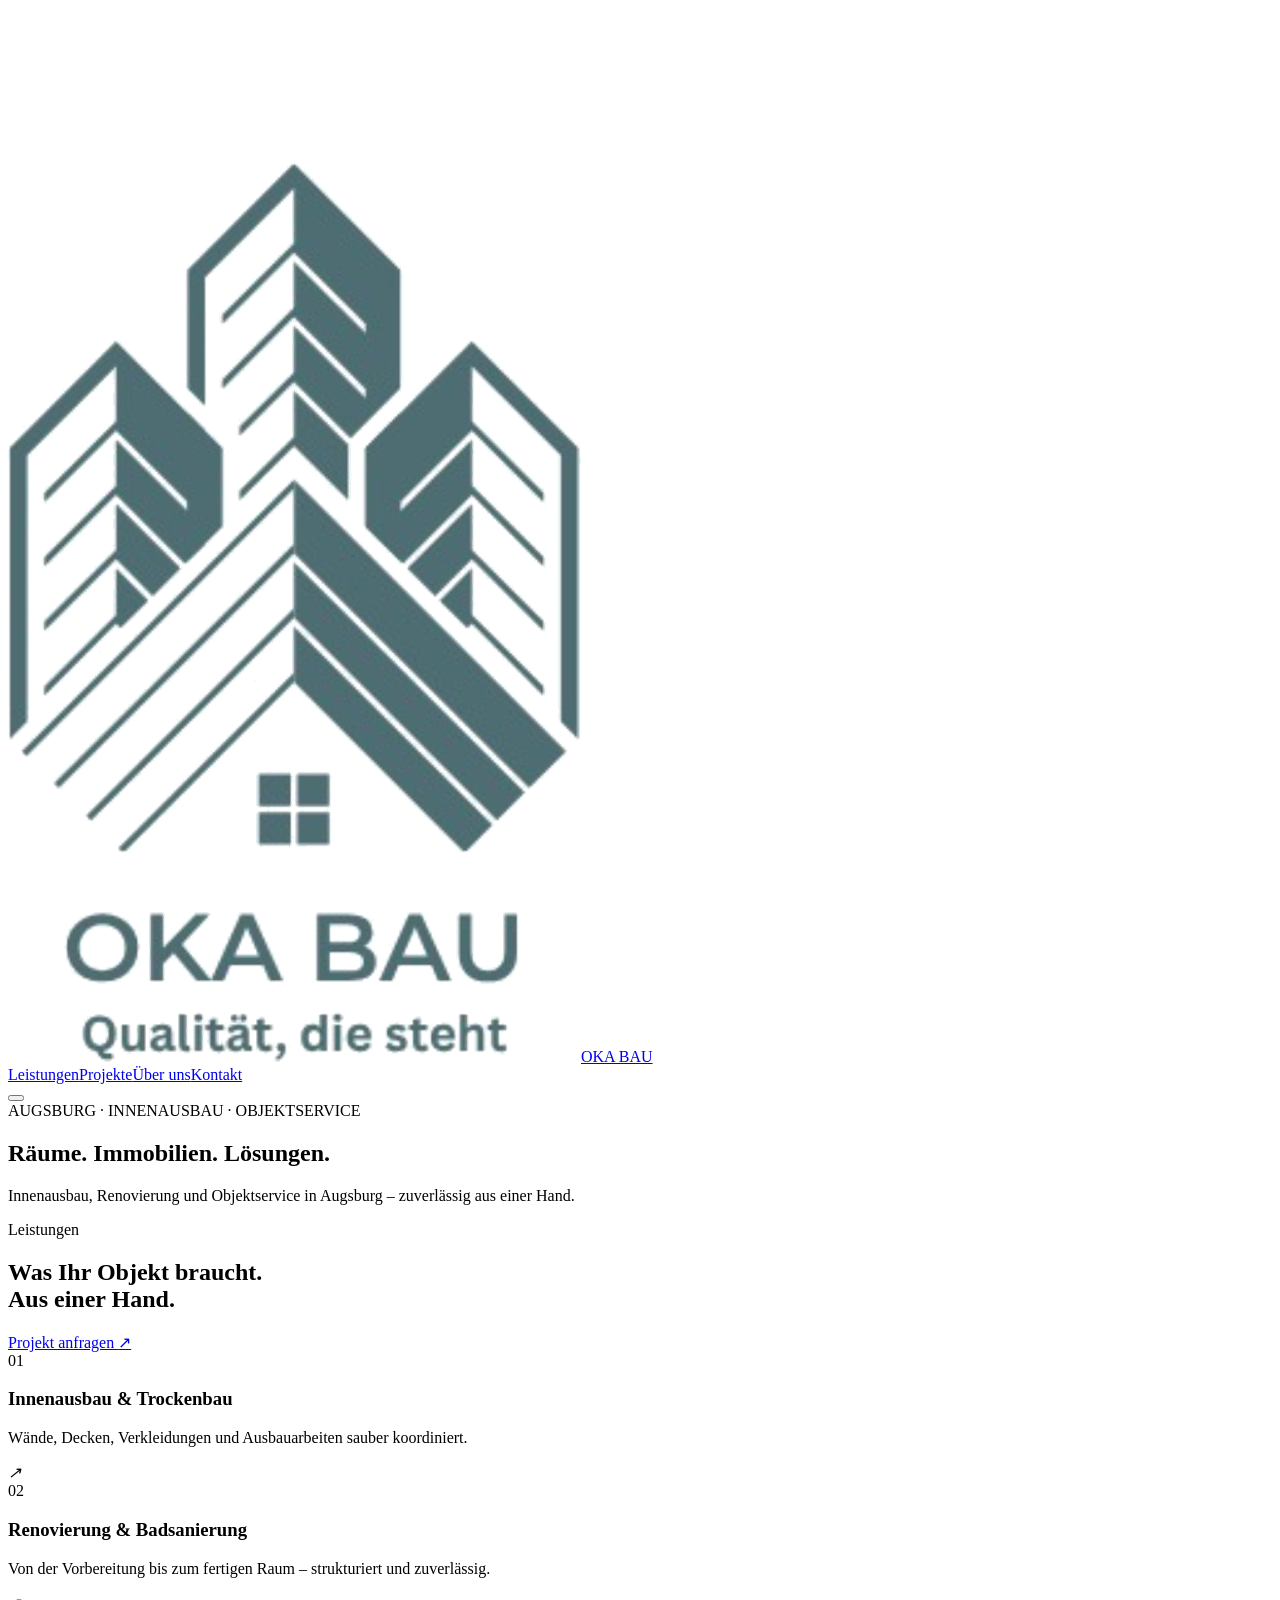
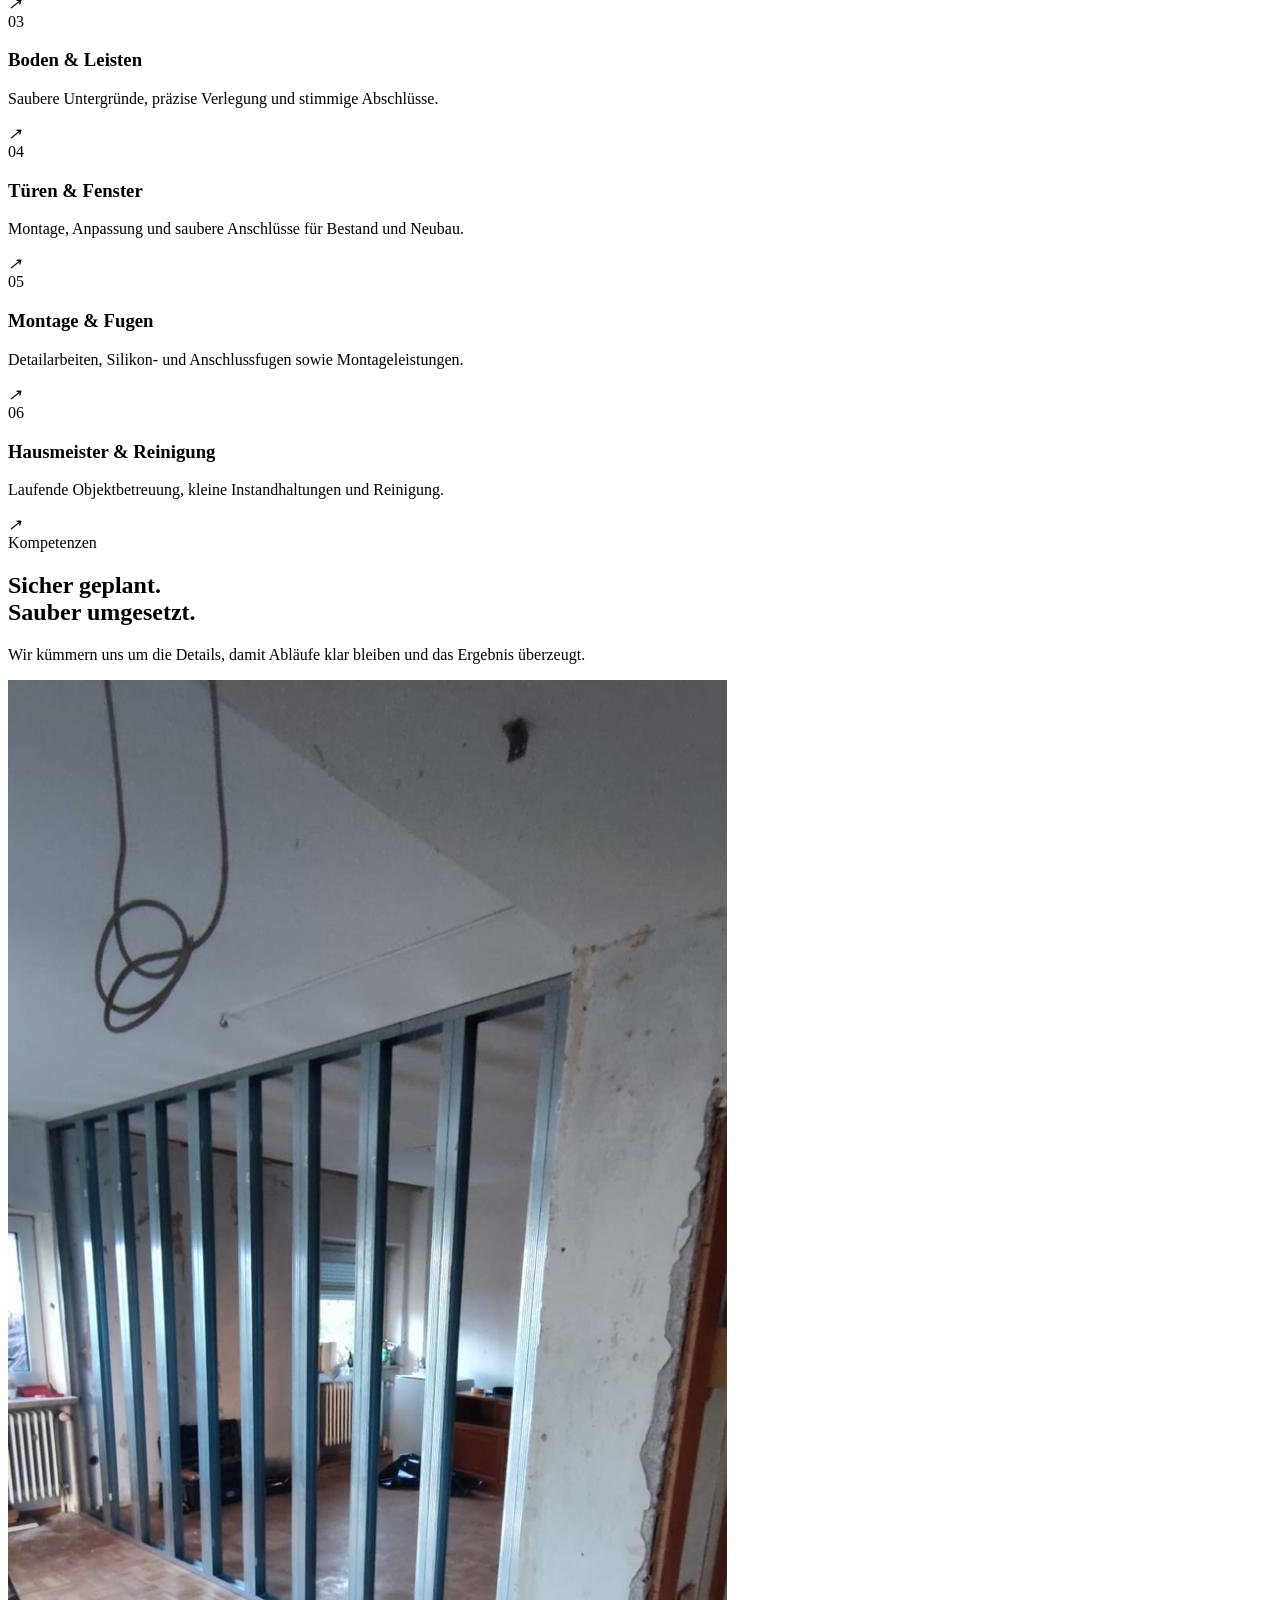
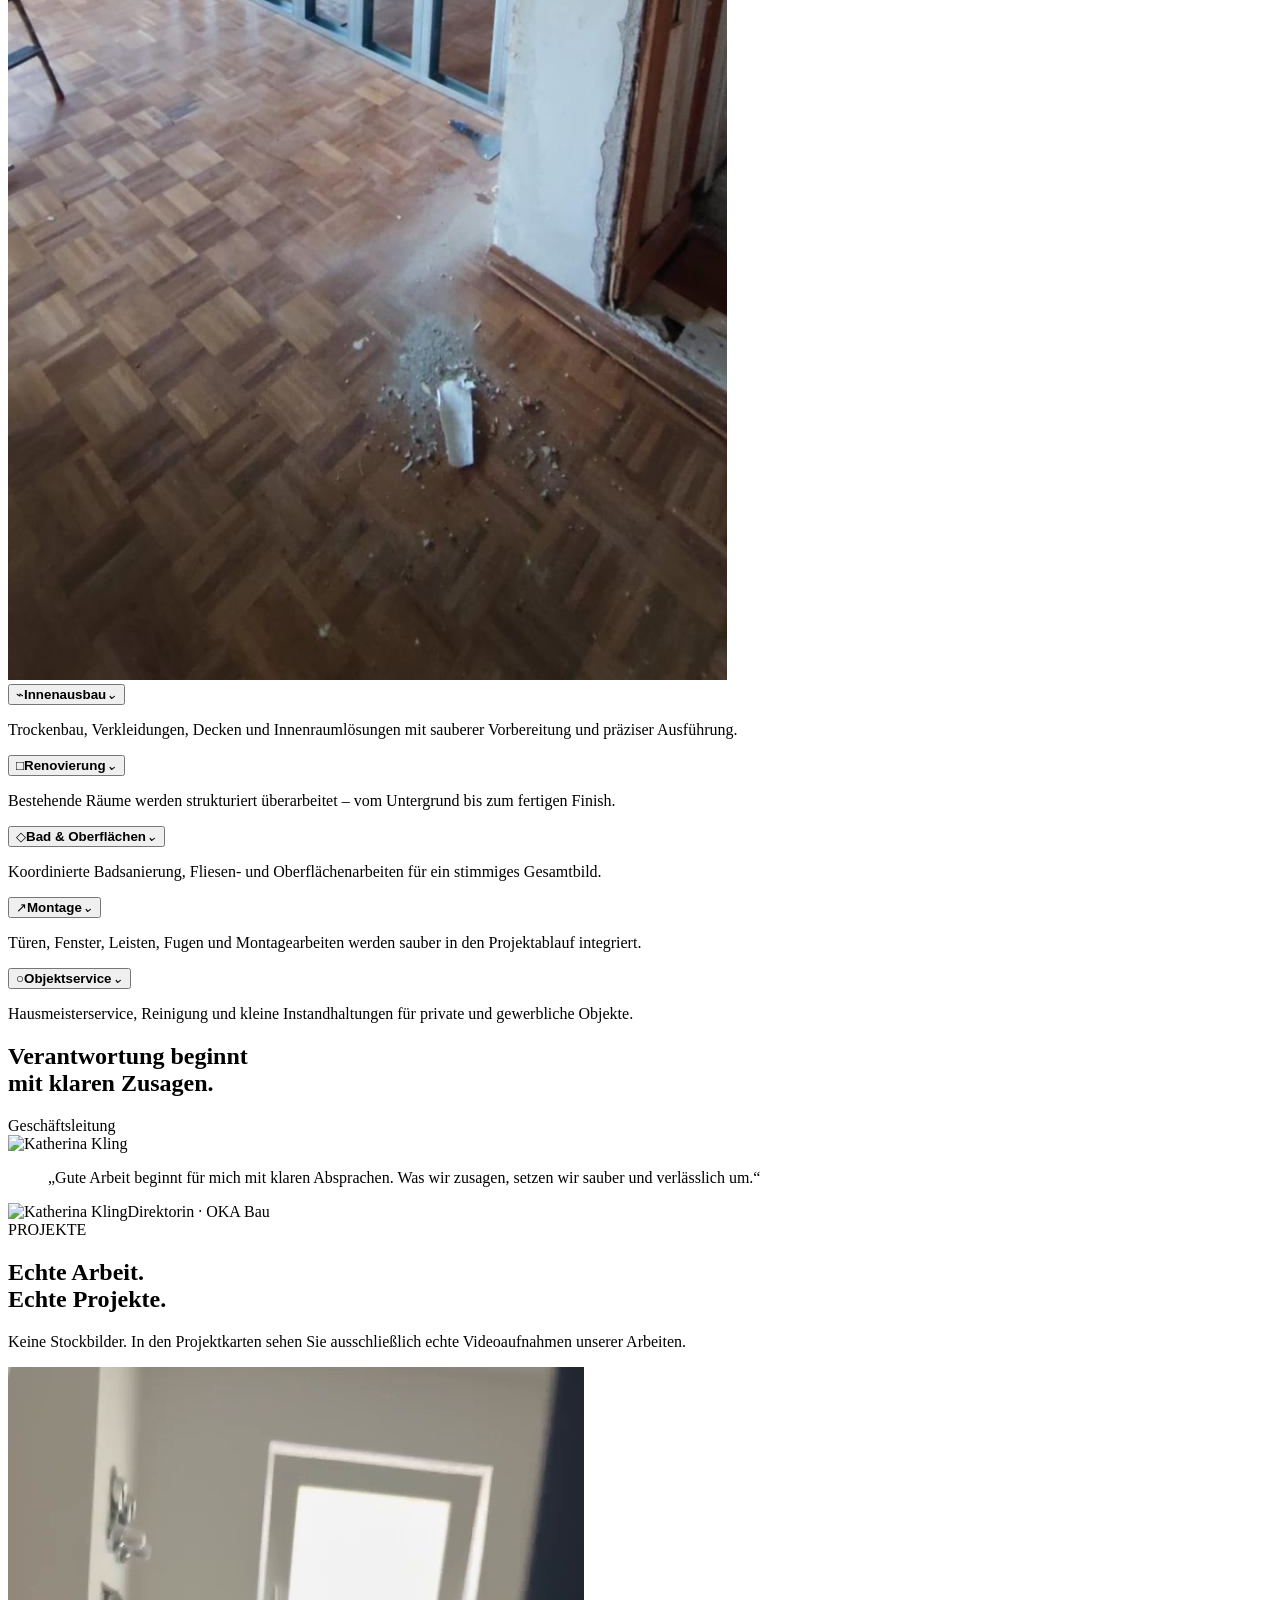
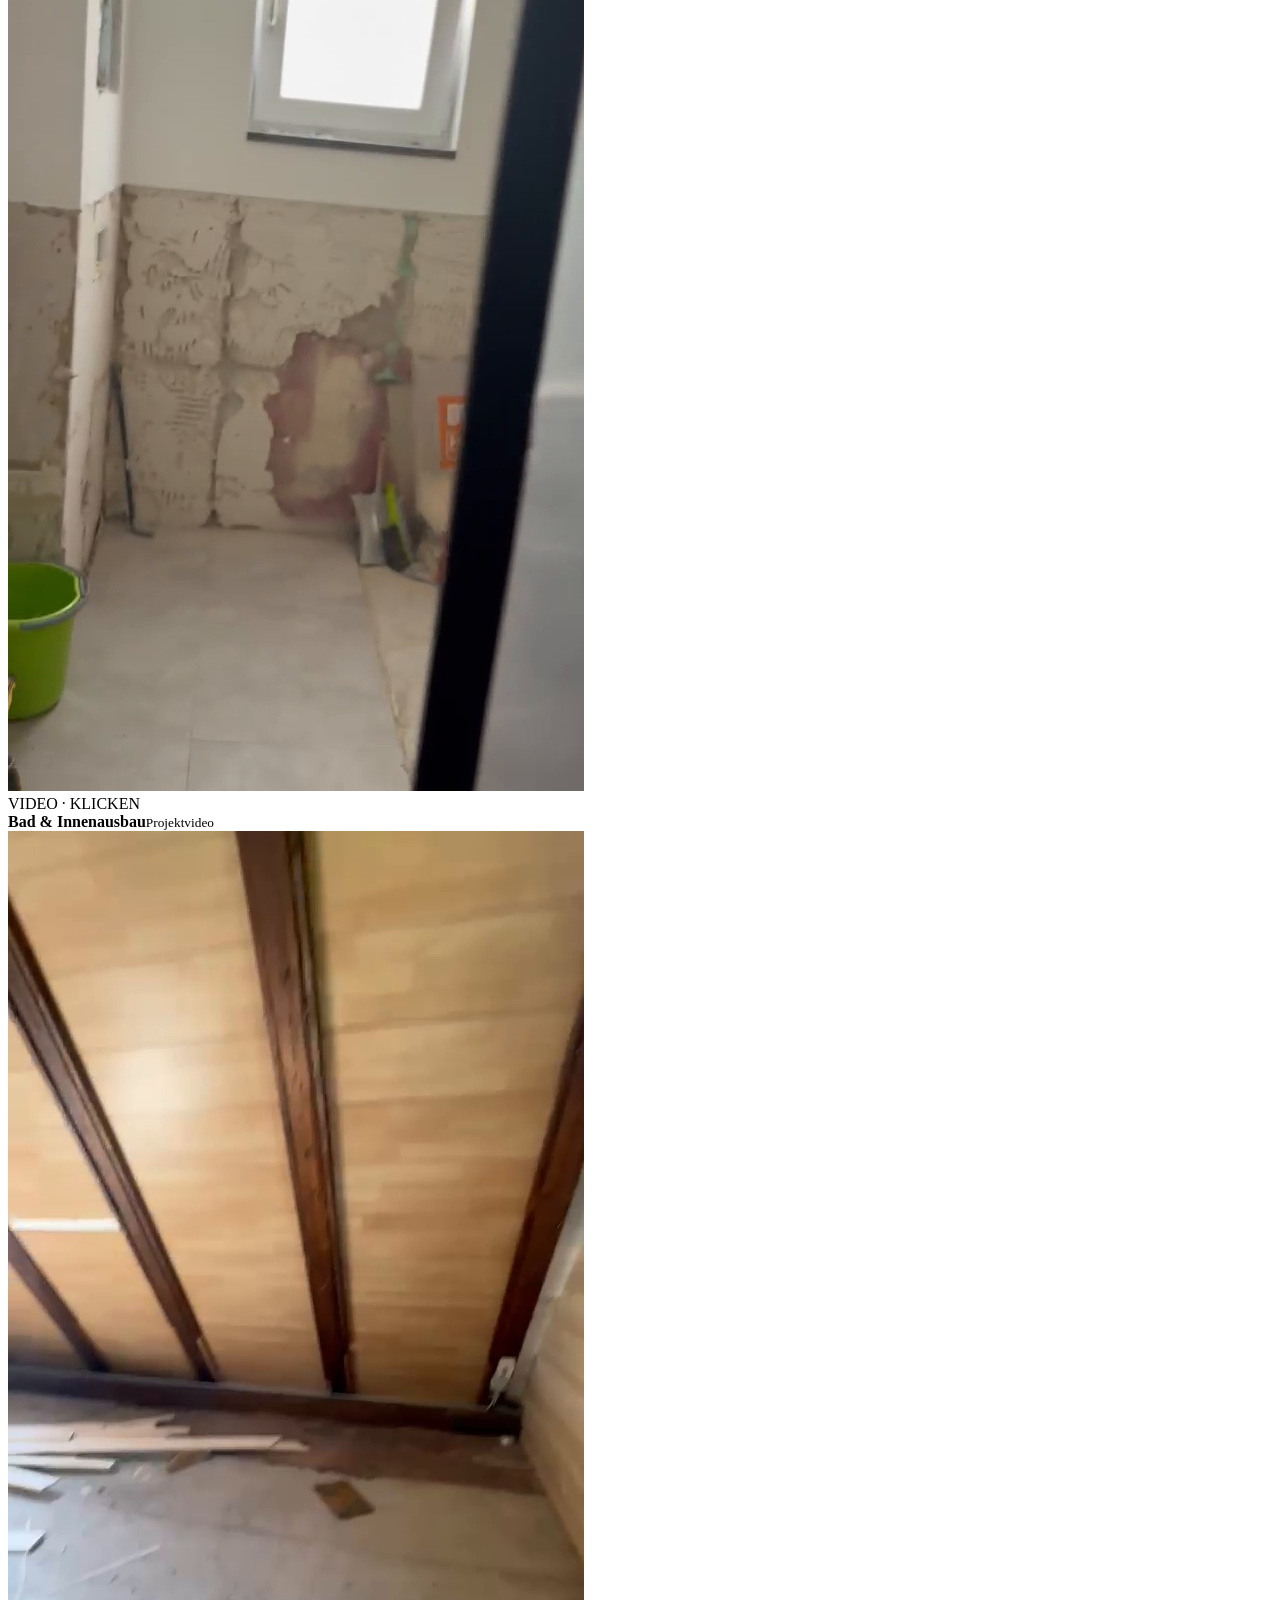
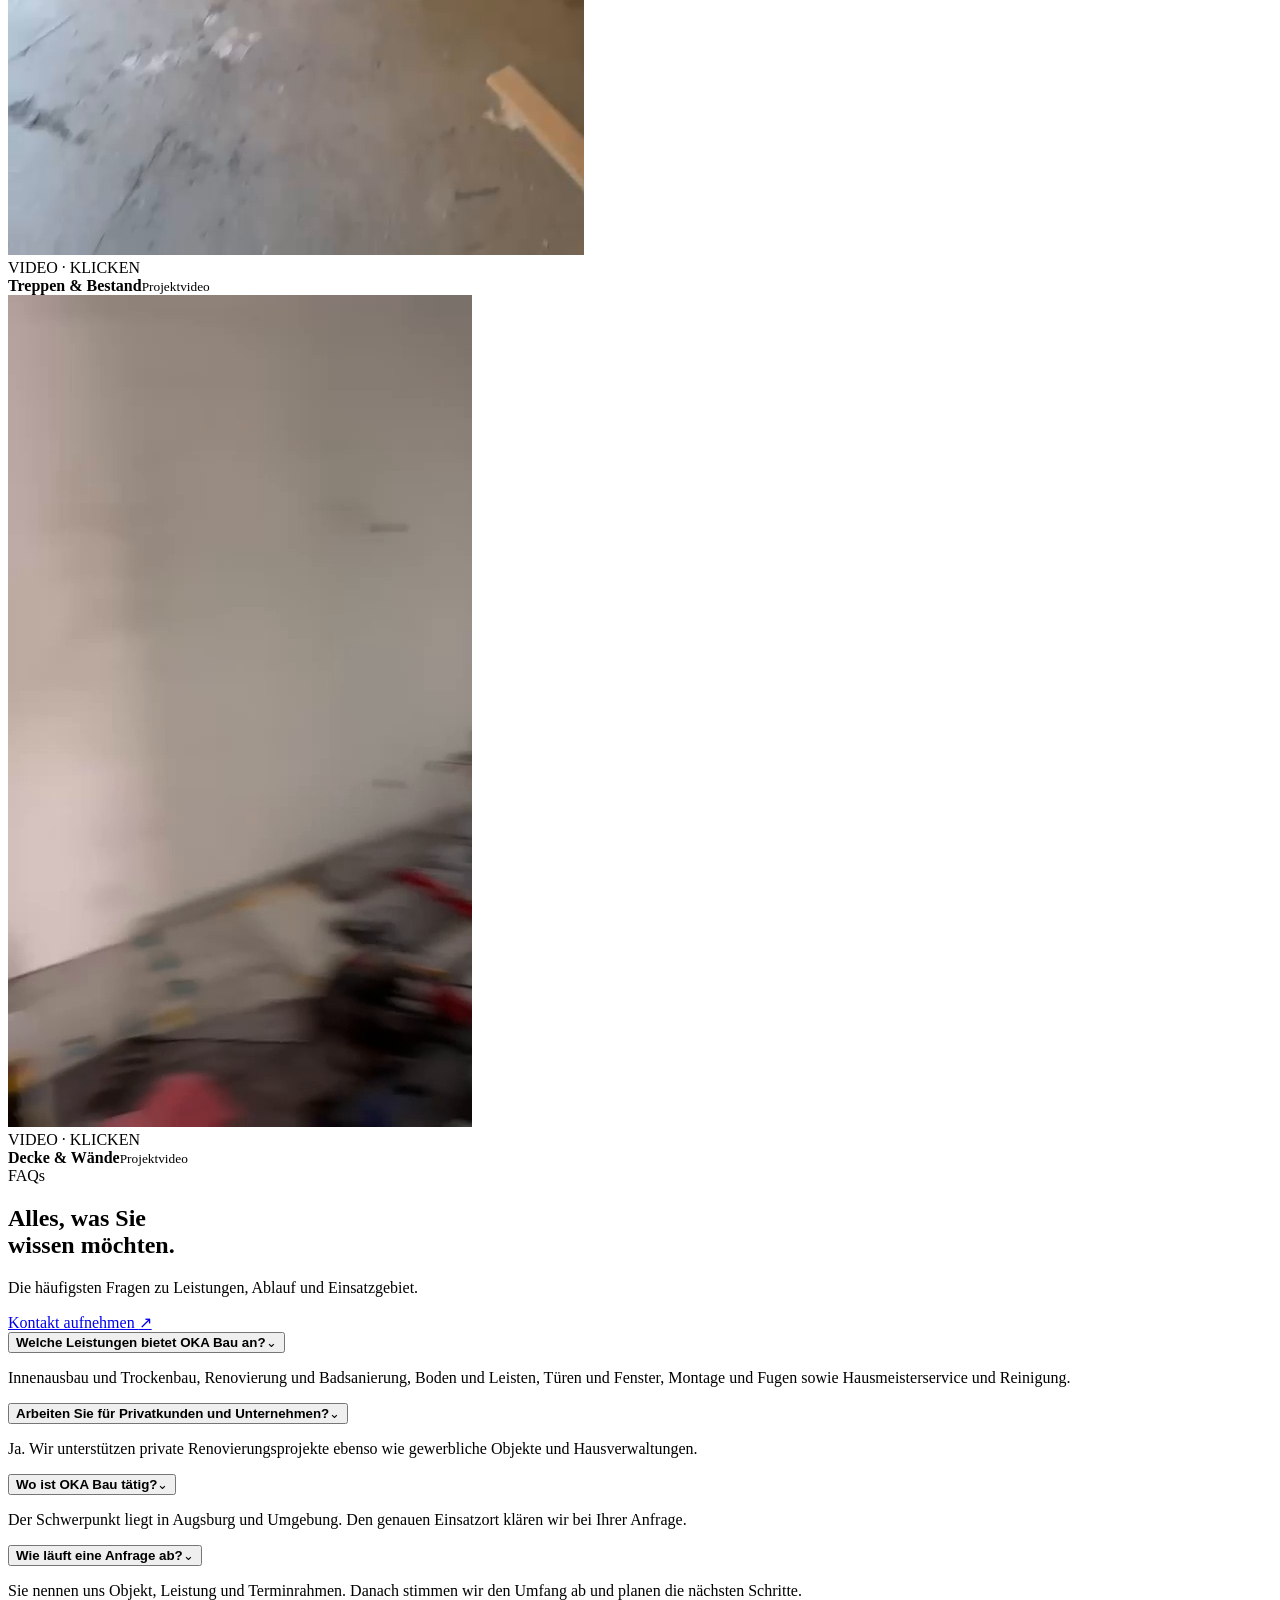
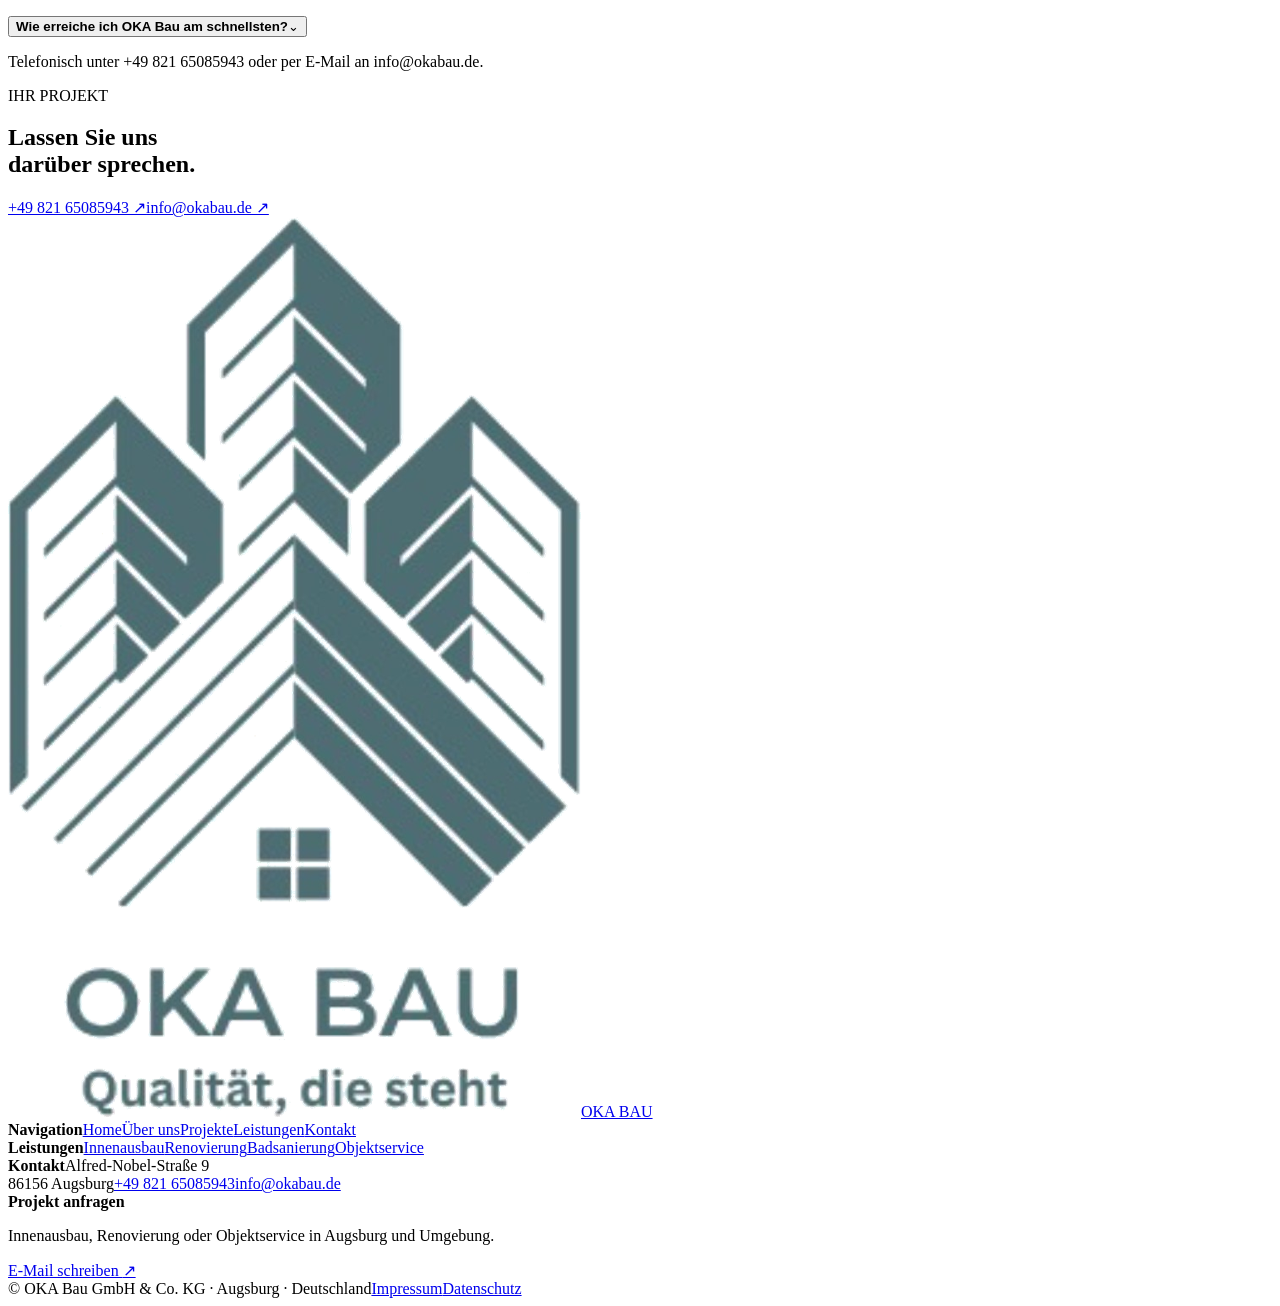
==== commit 9c27fe0f: "Add files via upload" ====
--- a/index.html
+++ b/index.html
@@ -16,7 +16,7 @@
 <div class="featureItem reveal" data-img="assets/feature-4.jpg"><button><span class="icon">↗</span><b>Montage</b><em>⌄</em></button><div class="featureAnswer"><p>Türen, Fenster, Leisten, Fugen und Montagearbeiten werden sauber in den Projektablauf integriert.</p></div></div>
 <div class="featureItem reveal" data-img="assets/feature-5.jpg"><button><span class="icon">○</span><b>Objektservice</b><em>⌄</em></button><div class="featureAnswer"><p>Hausmeisterservice, Reinigung und kleine Instandhaltungen für private und gewerbliche Objekte.</p></div></div>
 </div></div></section>
-<section class="section director" id="director"><div class="directorTop"><h2 class="words">Verantwortung beginnt<br>mit klaren Zusagen.</h2><span class="muted reveal">Geschäftsleitung</span></div><div class="directorCard reveal"><img src="https://d2ol7oe51mr4n9.cloudfront.net/user_3Ih7wajw3uQRUhXigX4YtxTyMim/d1ce19bd-314a-4a37-80c1-ffca8a1dcc3a.jpg" alt="Katherina Kling" loading="lazy"><div><blockquote>„Gute Arbeit beginnt für mich mit klaren Absprachen. Was wir zusagen, setzen wir sauber und verlässlich um.“</blockquote><strong>Katherina Kling</strong><span>Direktorin · OKA Bau</span></div></div></section>
+<section class="section director" id="director"><div class="directorTop"><h2 class="words">Verantwortung beginnt<br>mit klaren Zusagen.</h2><span class="muted reveal">Geschäftsleitung</span></div><div class="directorCard reveal"><img src="https://d2ol7oe51mr4n9.cloudfront.net/user_3Ih7wajw3uQRUhXigX4YtxTyMim/d1ce19bd-314a-4a37-80c1-ffca8a1dcc3a.jpg" alt="Katherina Kling" loading="lazy"><div><blockquote>„Gute Arbeit beginnt für mich mit klaren Absprachen. Was wir zusagen, setzen wir sauber und verlässlich um.“</blockquote><img class="directorSignature" src="assets/katherina-signature.png" alt="Katherina Kling"><span>Direktorin · OKA Bau</span></div></div></section>
 <section class="section projects" id="projects"><div class="projectsHead"><div><div class="projectLabel reveal"><i></i> PROJEKTE</div><h2 class="words">Echte Arbeit.<br>Echte Projekte.</h2></div><p class="reveal">Keine Stockbilder. In den Projektkarten sehen Sie ausschließlich echte Videoaufnahmen unserer Arbeiten.</p></div><div class="projectGrid">
 <article class="projectVideo featured reveal"><video playsinline preload="auto" poster="assets/project-1.jpg" src="assets/project-1.mp4"></video><div class="projectShade"></div><span class="videoTag">VIDEO · KLICKEN</span><div class="projectCaption"><b>Bad & Innenausbau</b><small>Projektvideo</small></div></article>
 <div class="projectStack"><article class="projectVideo reveal"><video playsinline preload="auto" poster="assets/project-2.jpg" src="assets/project-2.mp4"></video><div class="projectShade"></div><span class="videoTag">VIDEO · KLICKEN</span><div class="projectCaption"><b>Treppen & Bestand</b><small>Projektvideo</small></div></article><article class="projectVideo reveal"><video playsinline preload="auto" poster="assets/project-3.jpg" src="assets/project-3.mp4"></video><div class="projectShade"></div><span class="videoTag">VIDEO · KLICKEN</span><div class="projectCaption"><b>Decke & Wände</b><small>Projektvideo</small></div></article></div>
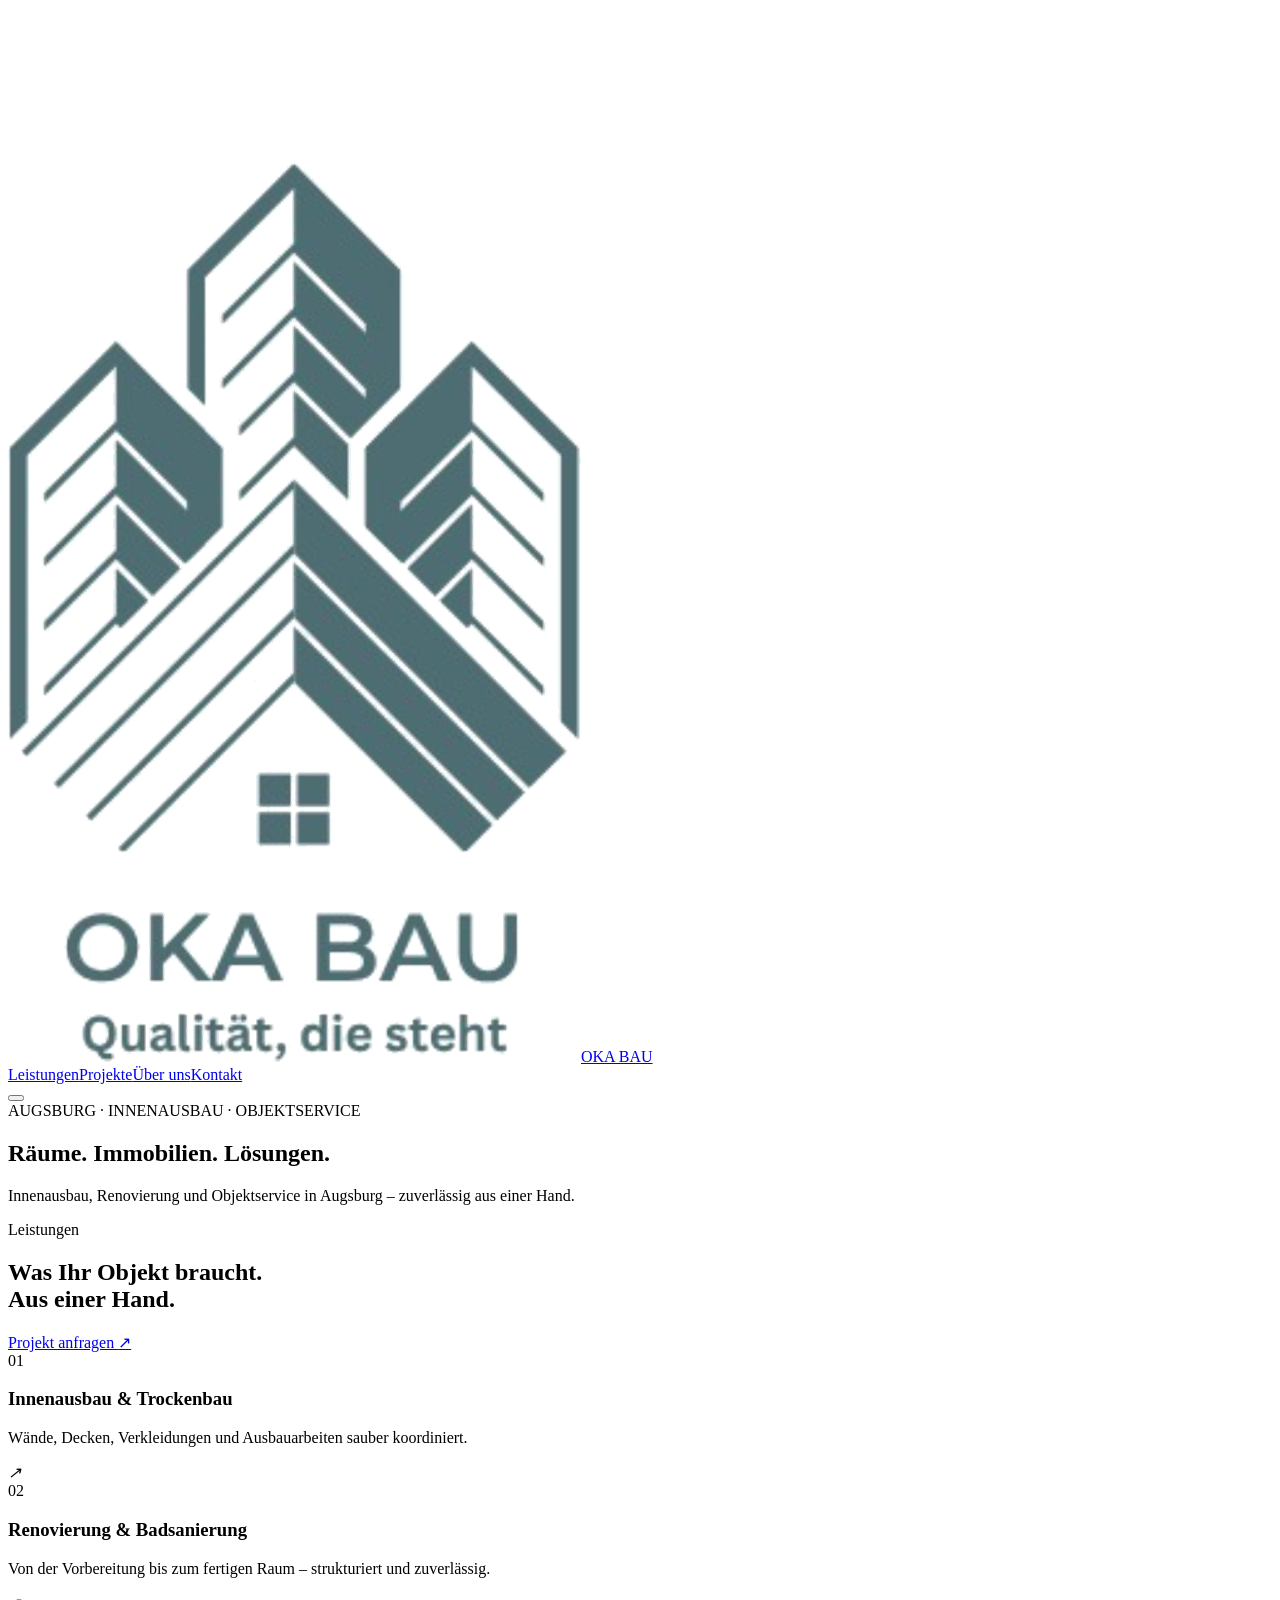
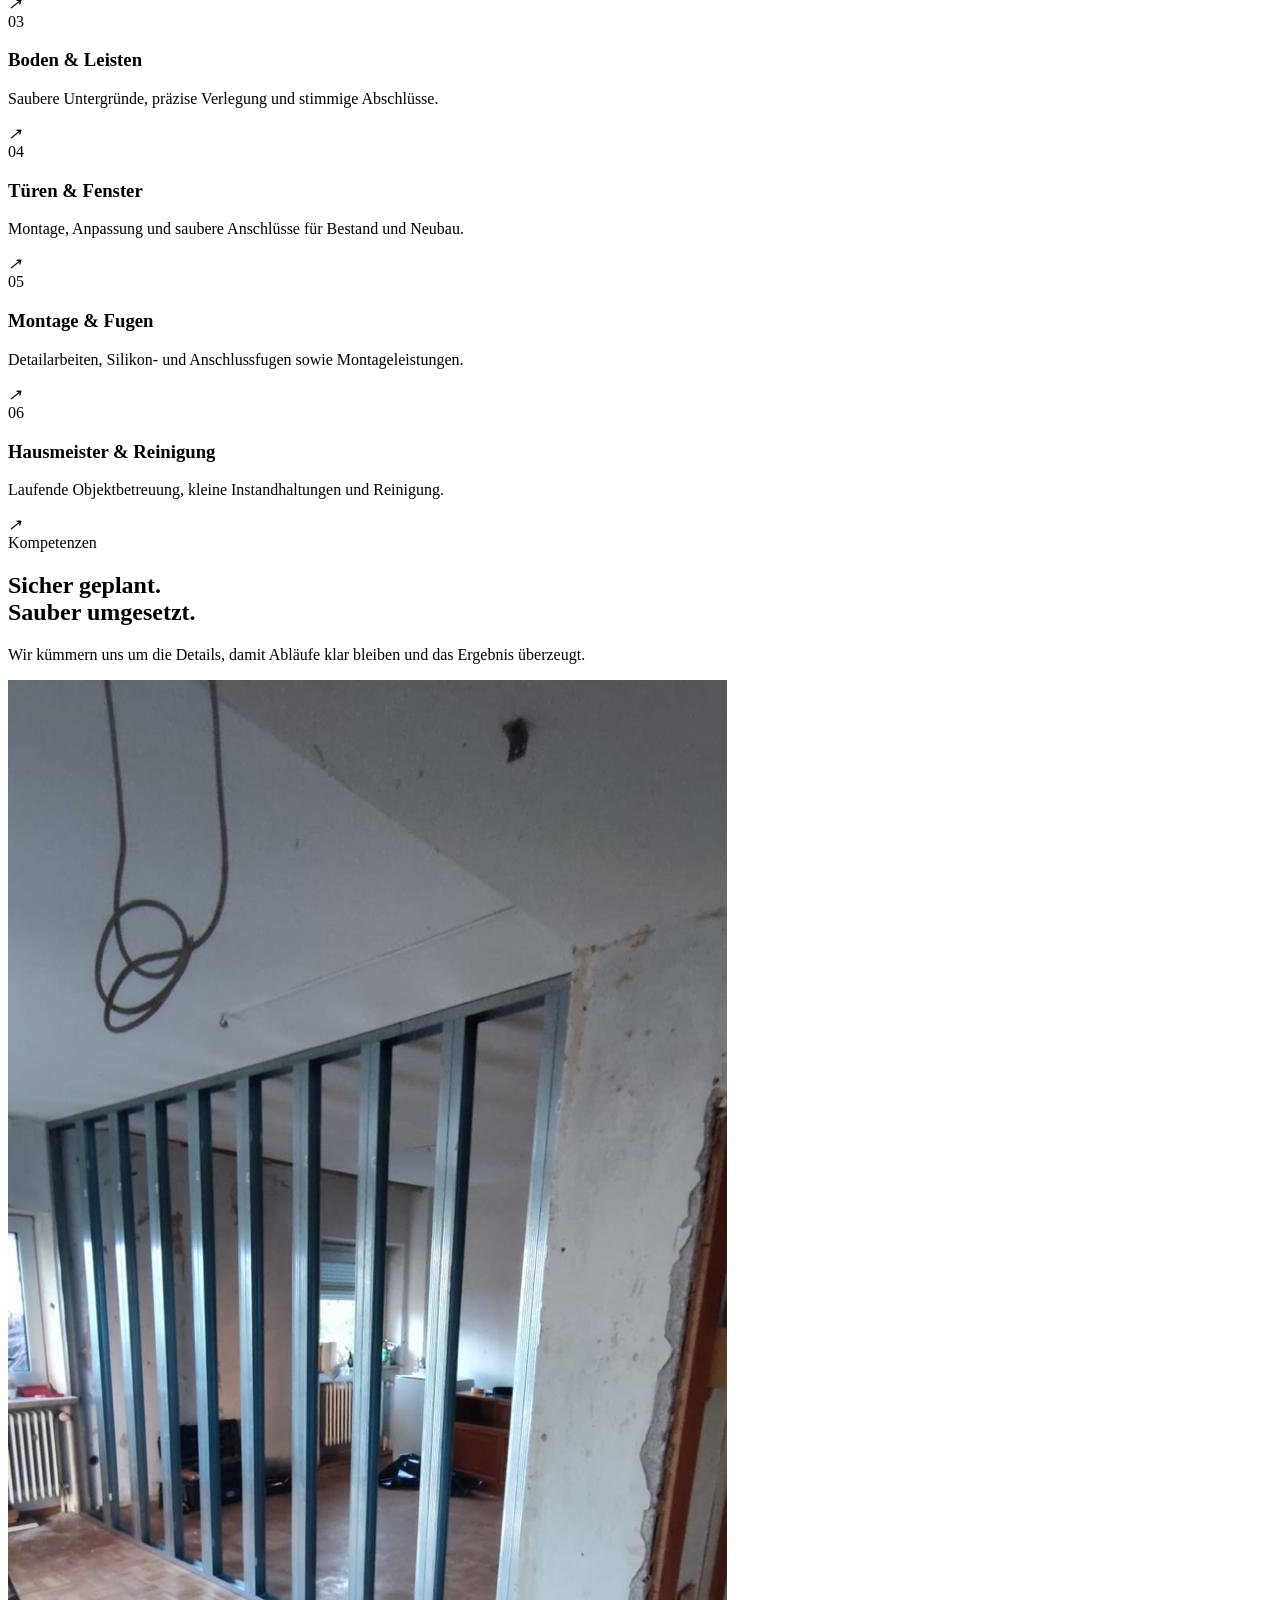
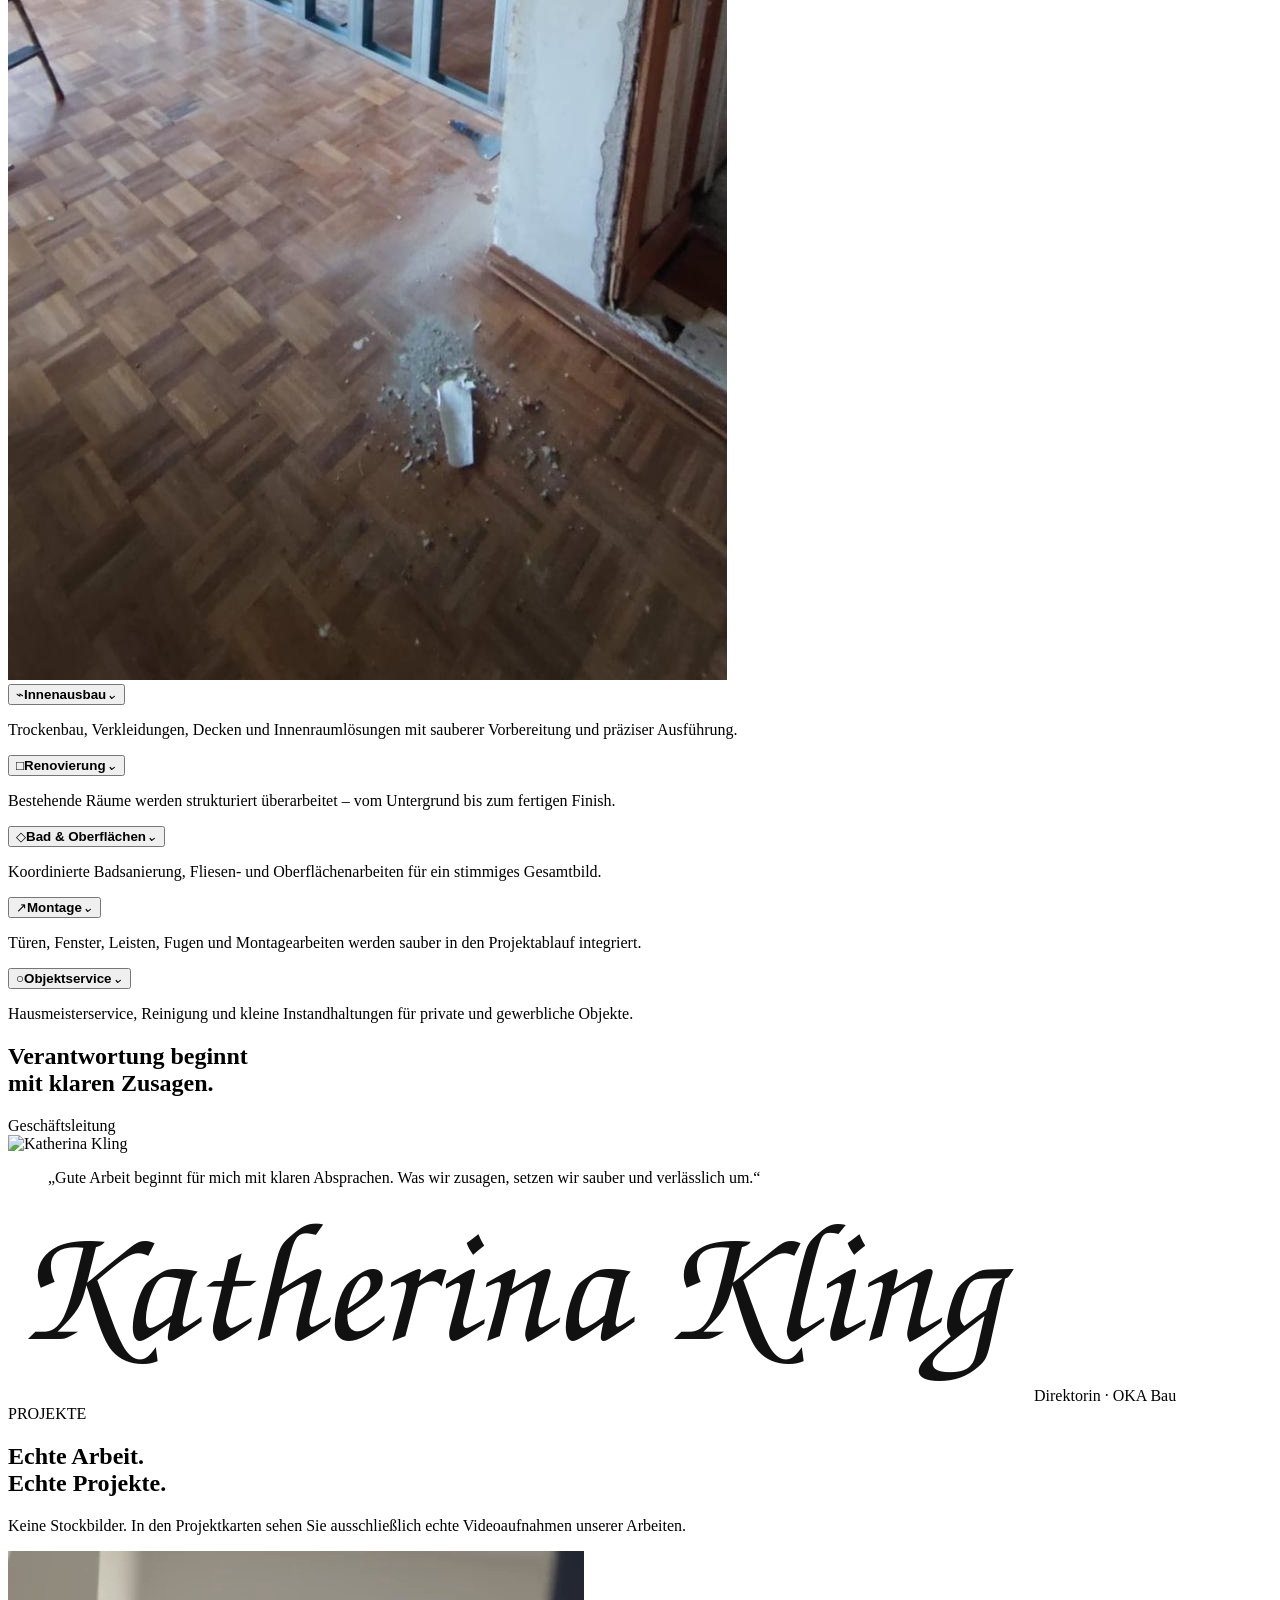
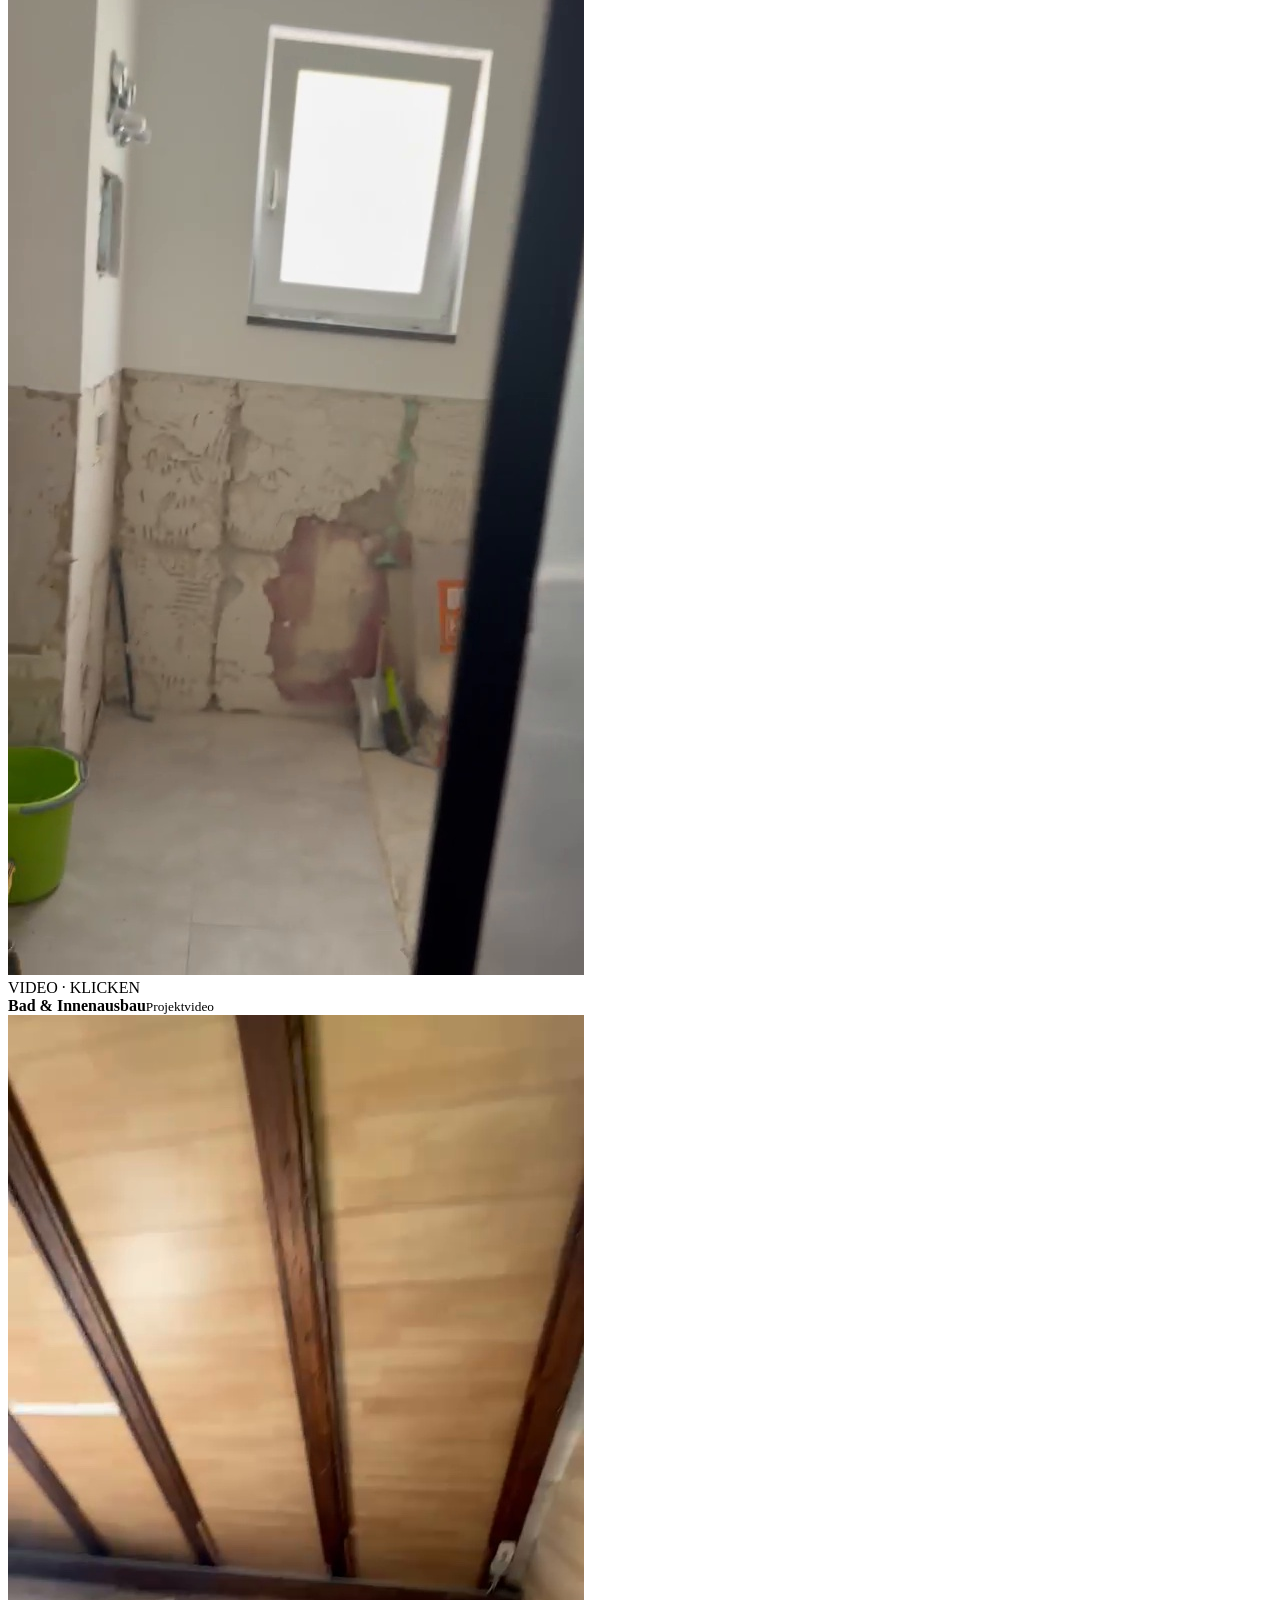
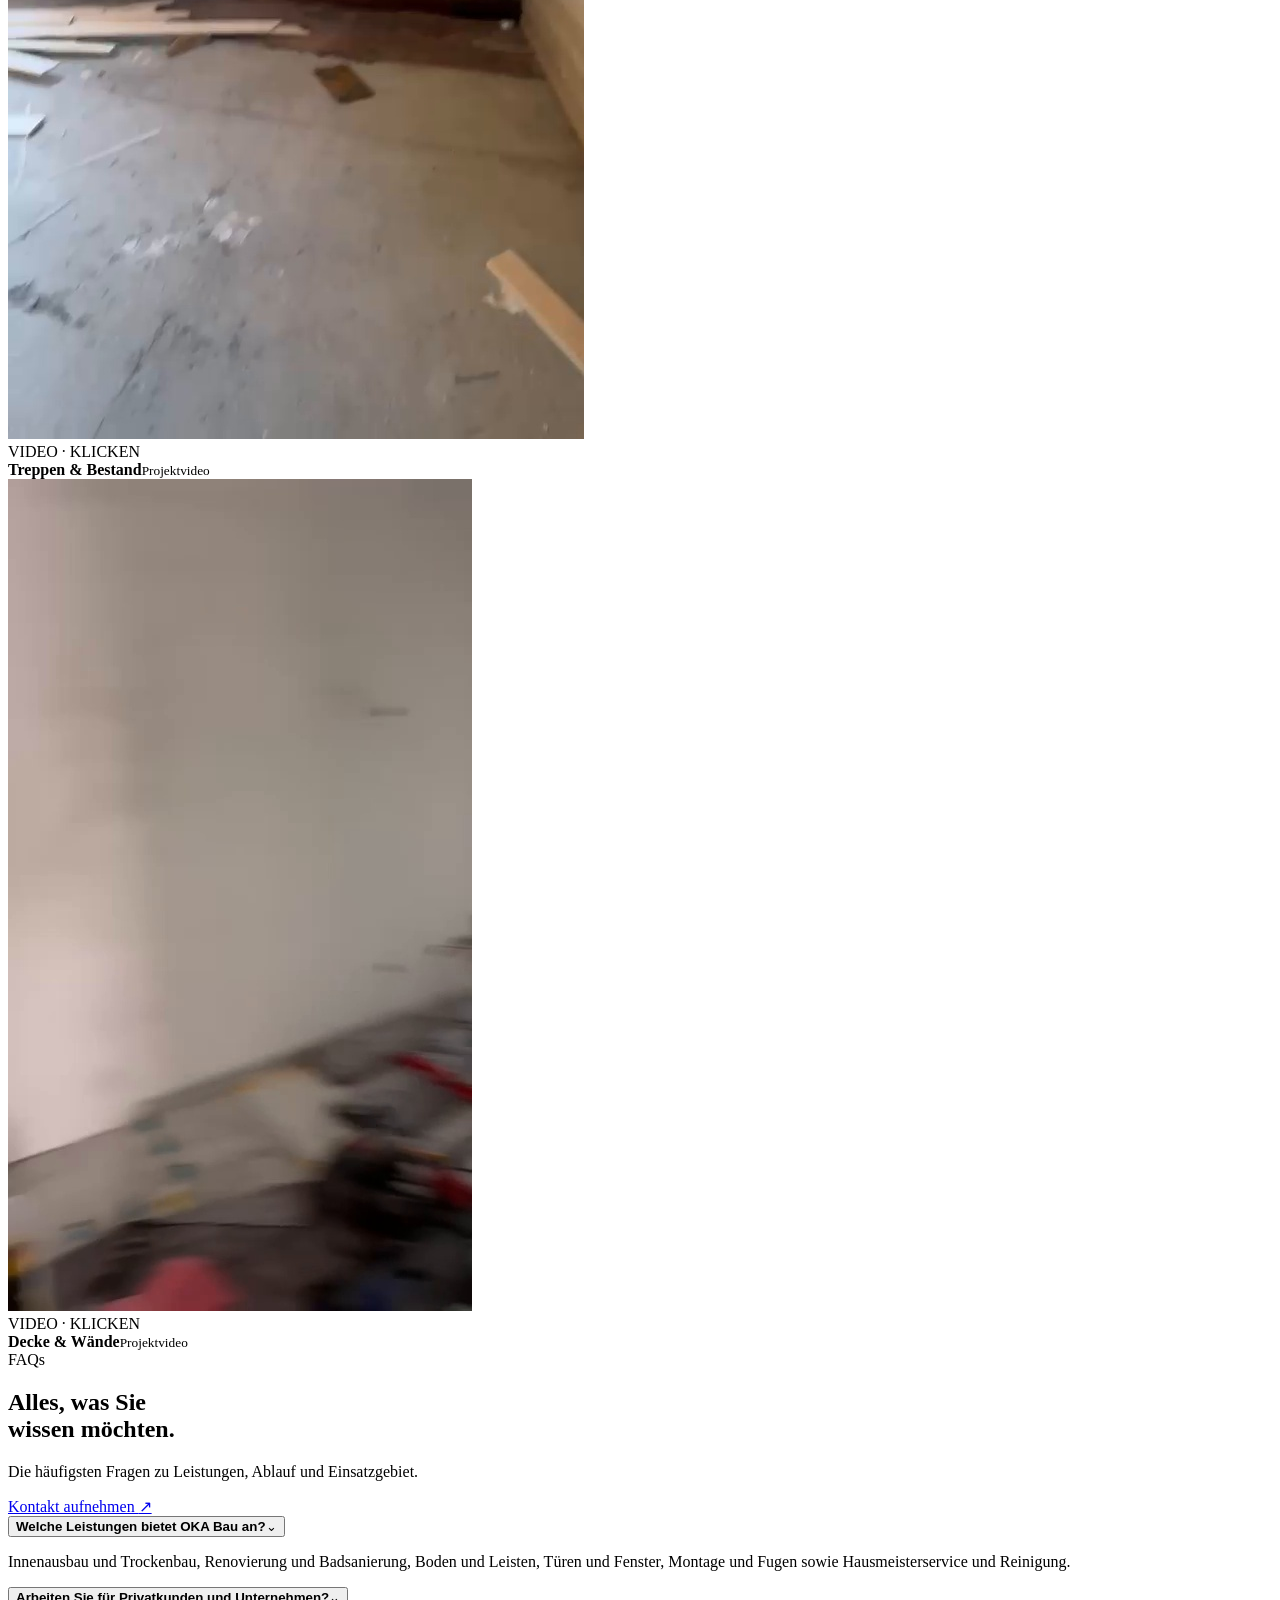
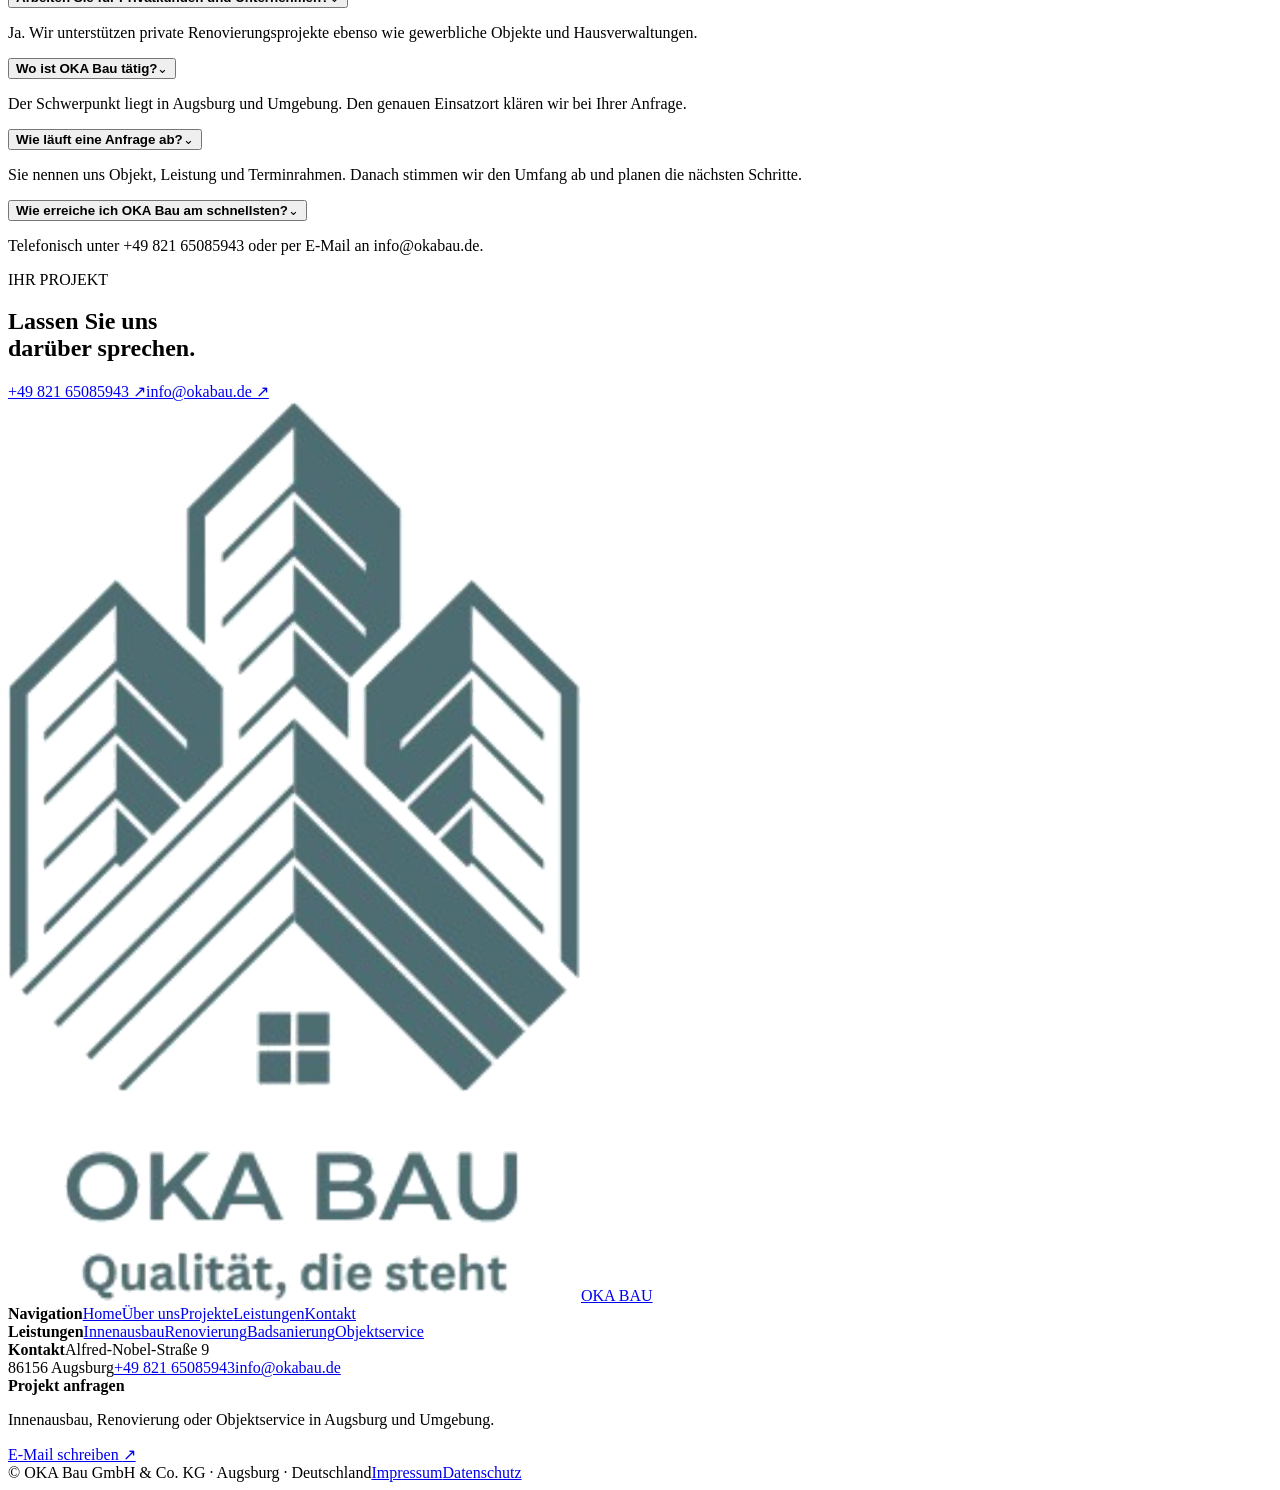
==== commit 0ebcd5bd: "Add files via upload" ====
--- a/index.html
+++ b/index.html
@@ -1,5 +1,5 @@
 <!doctype html><html lang="de"><head><meta charset="utf-8"><meta name="viewport" content="width=device-width,initial-scale=1,viewport-fit=cover"><title>OKA Bau Augsburg — Innenausbau, Renovierung & Objektservice</title><meta name="description" content="OKA Bau GmbH & Co. KG in Augsburg: Innenausbau, Trockenbau, Renovierung, Badsanierung, Boden, Türen, Montage, Hausmeisterservice und Reinigung."><meta name="theme-color" content="#0a0a0a"><link rel="canonical" href="https://oka-bau.de/"><link rel="stylesheet" href="style.css"></head><body>
-<div class="heroWrap" id="home"><section class="hero"><video id="heroVideo" autoplay muted loop playsinline preload="auto"><source src="assets/hero.mp4" type="video/mp4"></video><div class="heroOverlay"></div><header class="nav"><a class="brand" href="#home"><img src="assets/logo.png" alt="OKA Bau"><span>OKA BAU</span></a><nav><a href="#services">Leistungen</a><a href="#projects">Projekte</a><a href="#director">Über uns</a><a href="#contact">Kontakt</a></nav><button class="menu" aria-label="Menü"><span></span><span></span></button></header><div class="heroContent"><div class="heroText"><div class="kicker reveal">AUGSBURG · INNENAUSBAU · OBJEKTSERVICE</div><h1 class="words">Räume. Immobilien. Lösungen.</h1><p class="reveal">Innenausbau, Renovierung und Objektservice in Augsburg – zuverlässig aus einer Hand.</p></div></div></section></div>
+<div class="heroWrap" id="home"><section class="hero"><video id="heroVideo" autoplay muted loop playsinline preload="auto"><source media="(max-width: 767px)" src="assets/hero-mobile.mp4" type="video/mp4"><source src="assets/hero.mp4" type="video/mp4"></video><div class="heroOverlay"></div><header class="nav"><a class="brand" href="#home"><img src="assets/logo.png" alt="OKA Bau"><span>OKA BAU</span></a><nav><a href="#services">Leistungen</a><a href="#projects">Projekte</a><a href="#director">Über uns</a><a href="#contact">Kontakt</a></nav><button class="menu" aria-label="Menü"><span></span><span></span></button></header><div class="heroContent"><div class="heroText"><div class="kicker reveal">AUGSBURG · INNENAUSBAU · OBJEKTSERVICE</div><h1 class="words">Räume. Immobilien. Lösungen.</h1><p class="reveal">Innenausbau, Renovierung und Objektservice in Augsburg – zuverlässig aus einer Hand.</p></div></div></section></div>
 <main>
 <section class="section services" id="services"><div class="sectionTop"><div><span class="pill reveal">Leistungen</span><h2 class="words">Was Ihr Objekt braucht.<br>Aus einer Hand.</h2></div><a class="btn black reveal" href="#contact">Projekt anfragen <span>↗</span></a></div><div class="serviceGrid">
 <article class="serviceCard reveal"><span>01</span><h3>Innenausbau & Trockenbau</h3><p>Wände, Decken, Verkleidungen und Ausbauarbeiten sauber koordiniert.</p><i>↗</i></article>
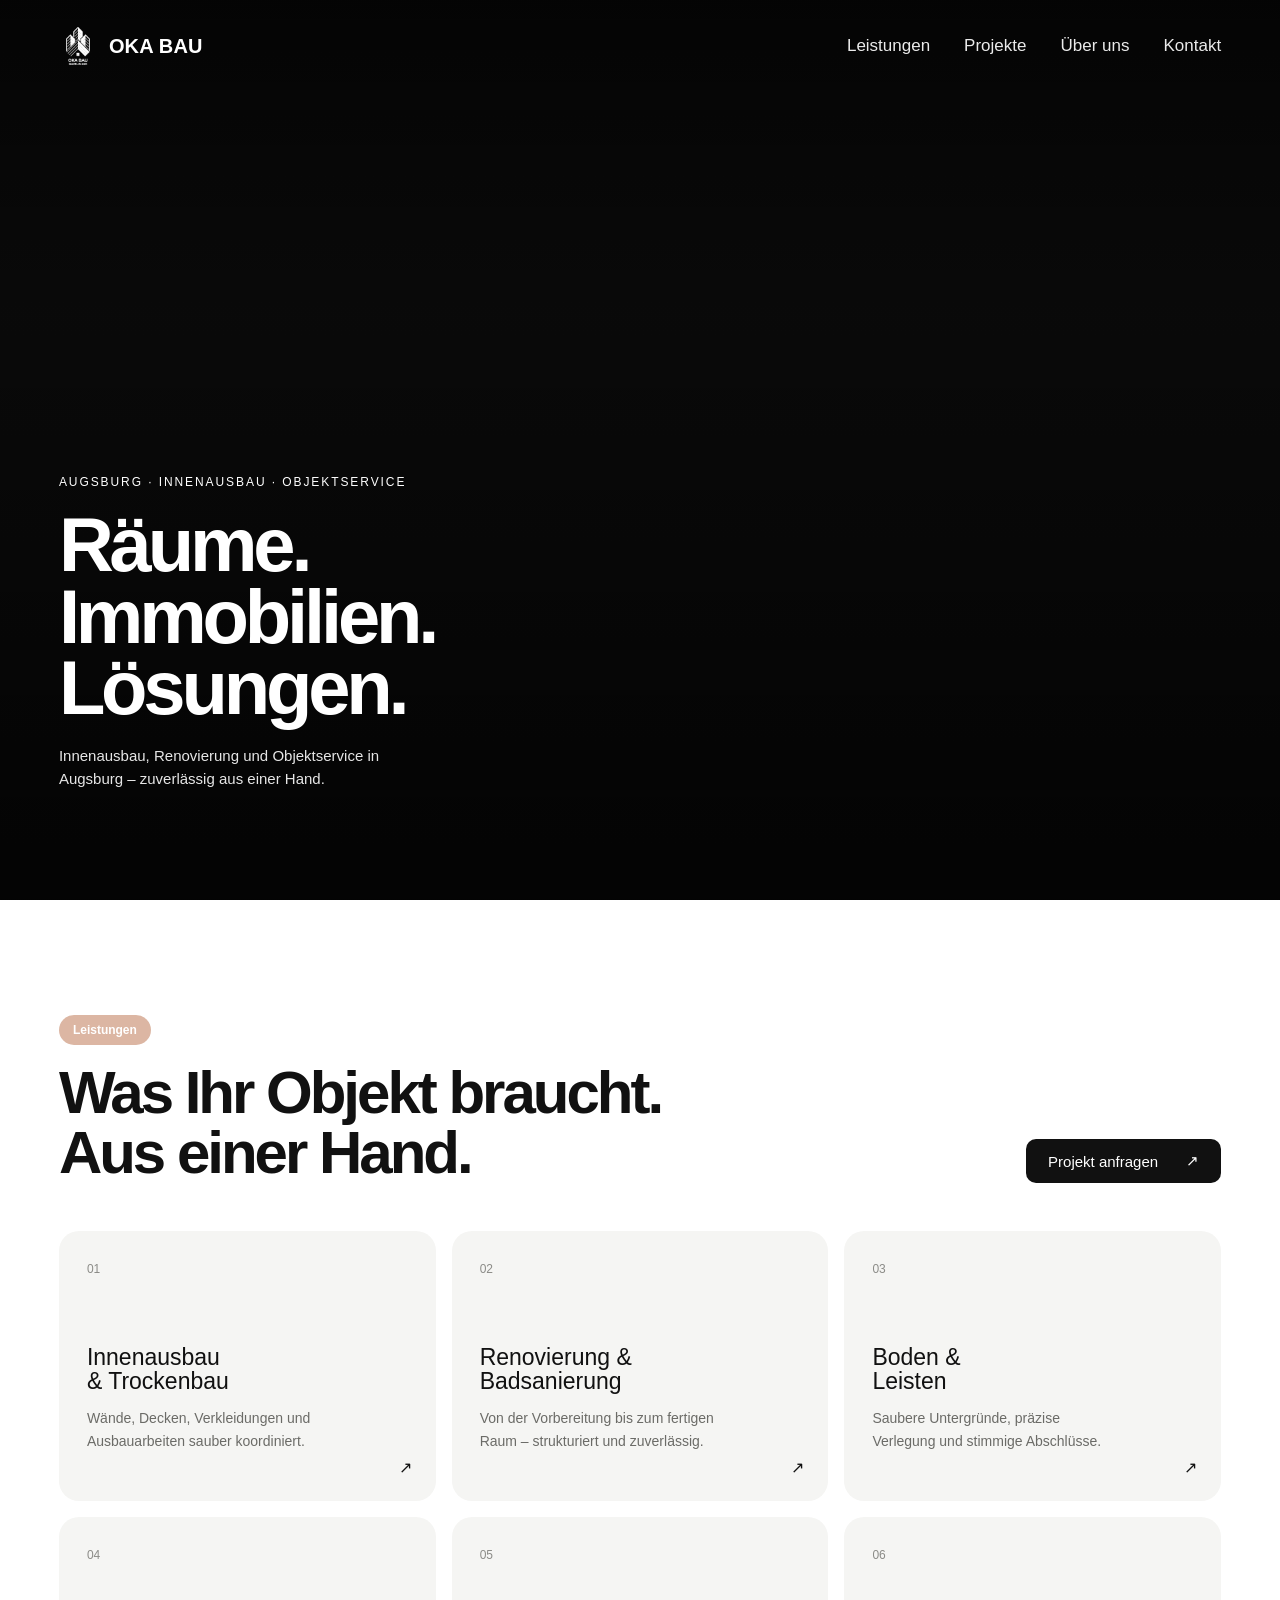
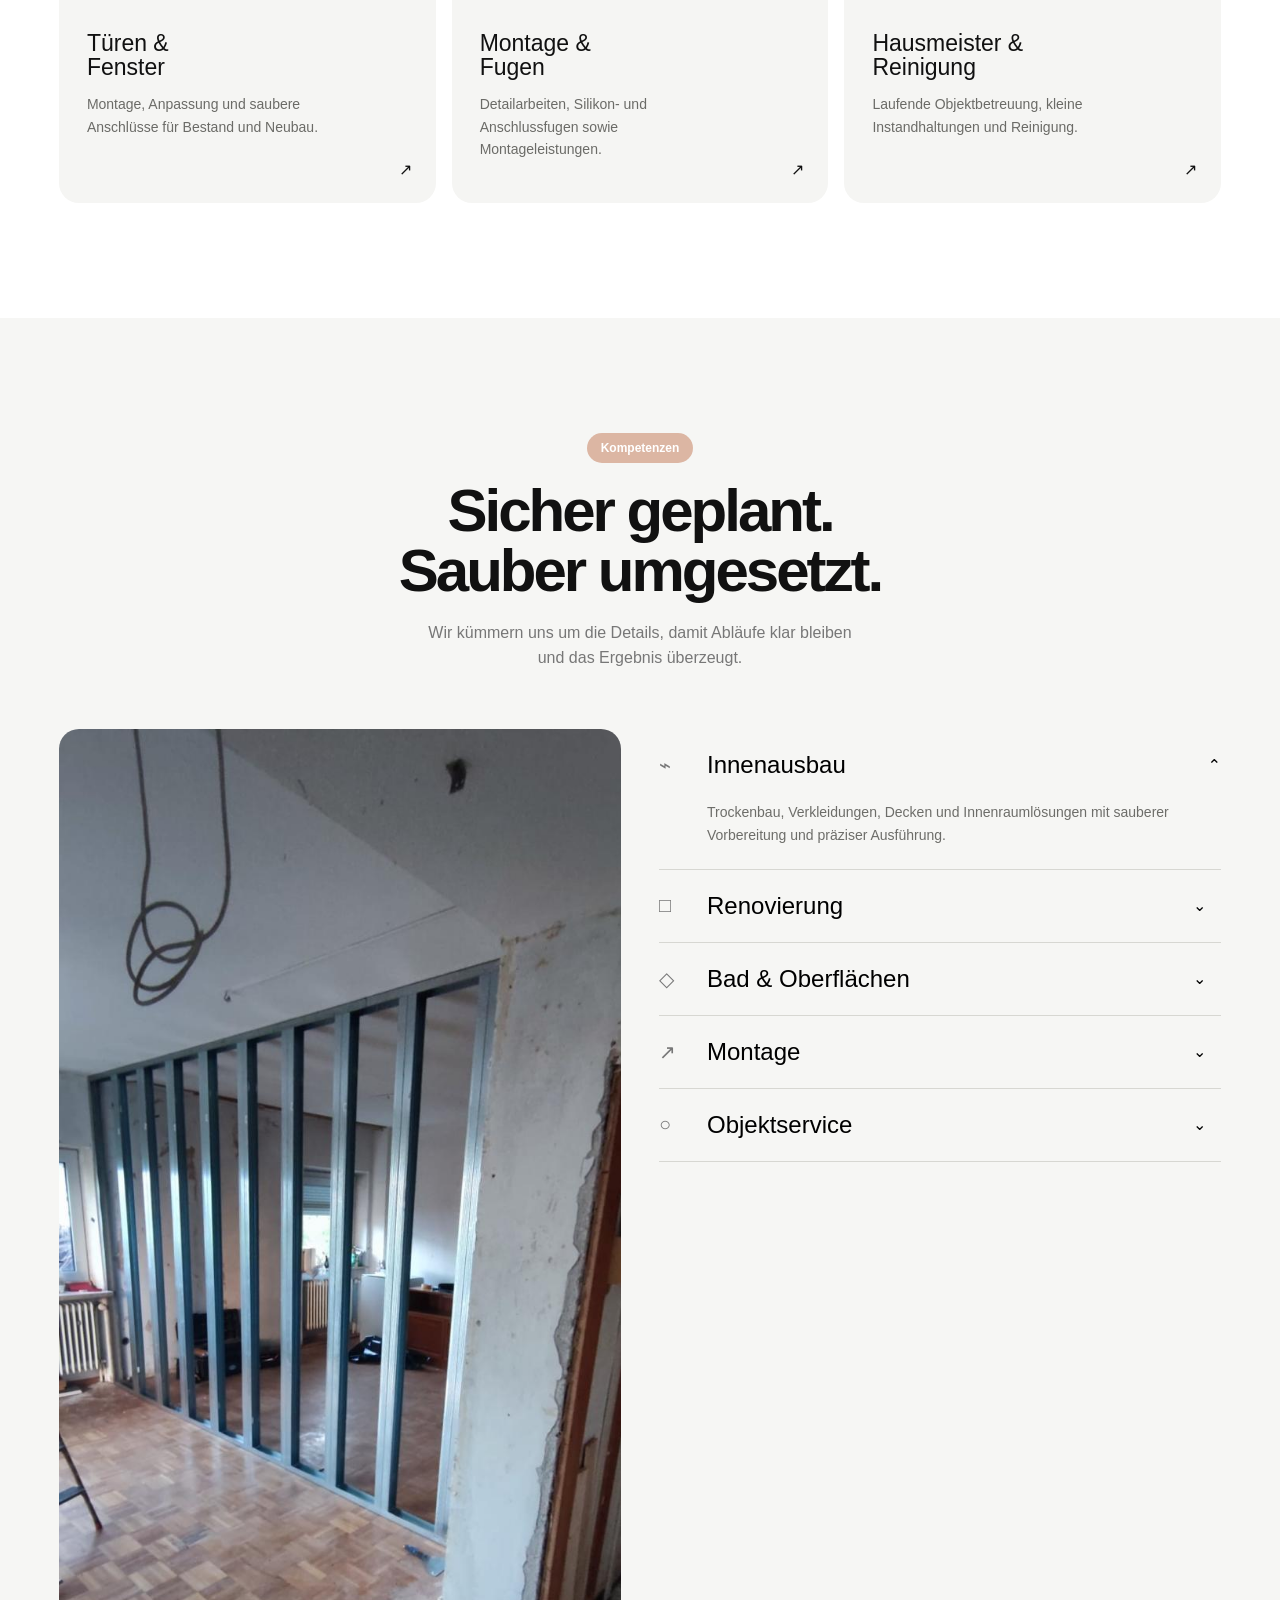
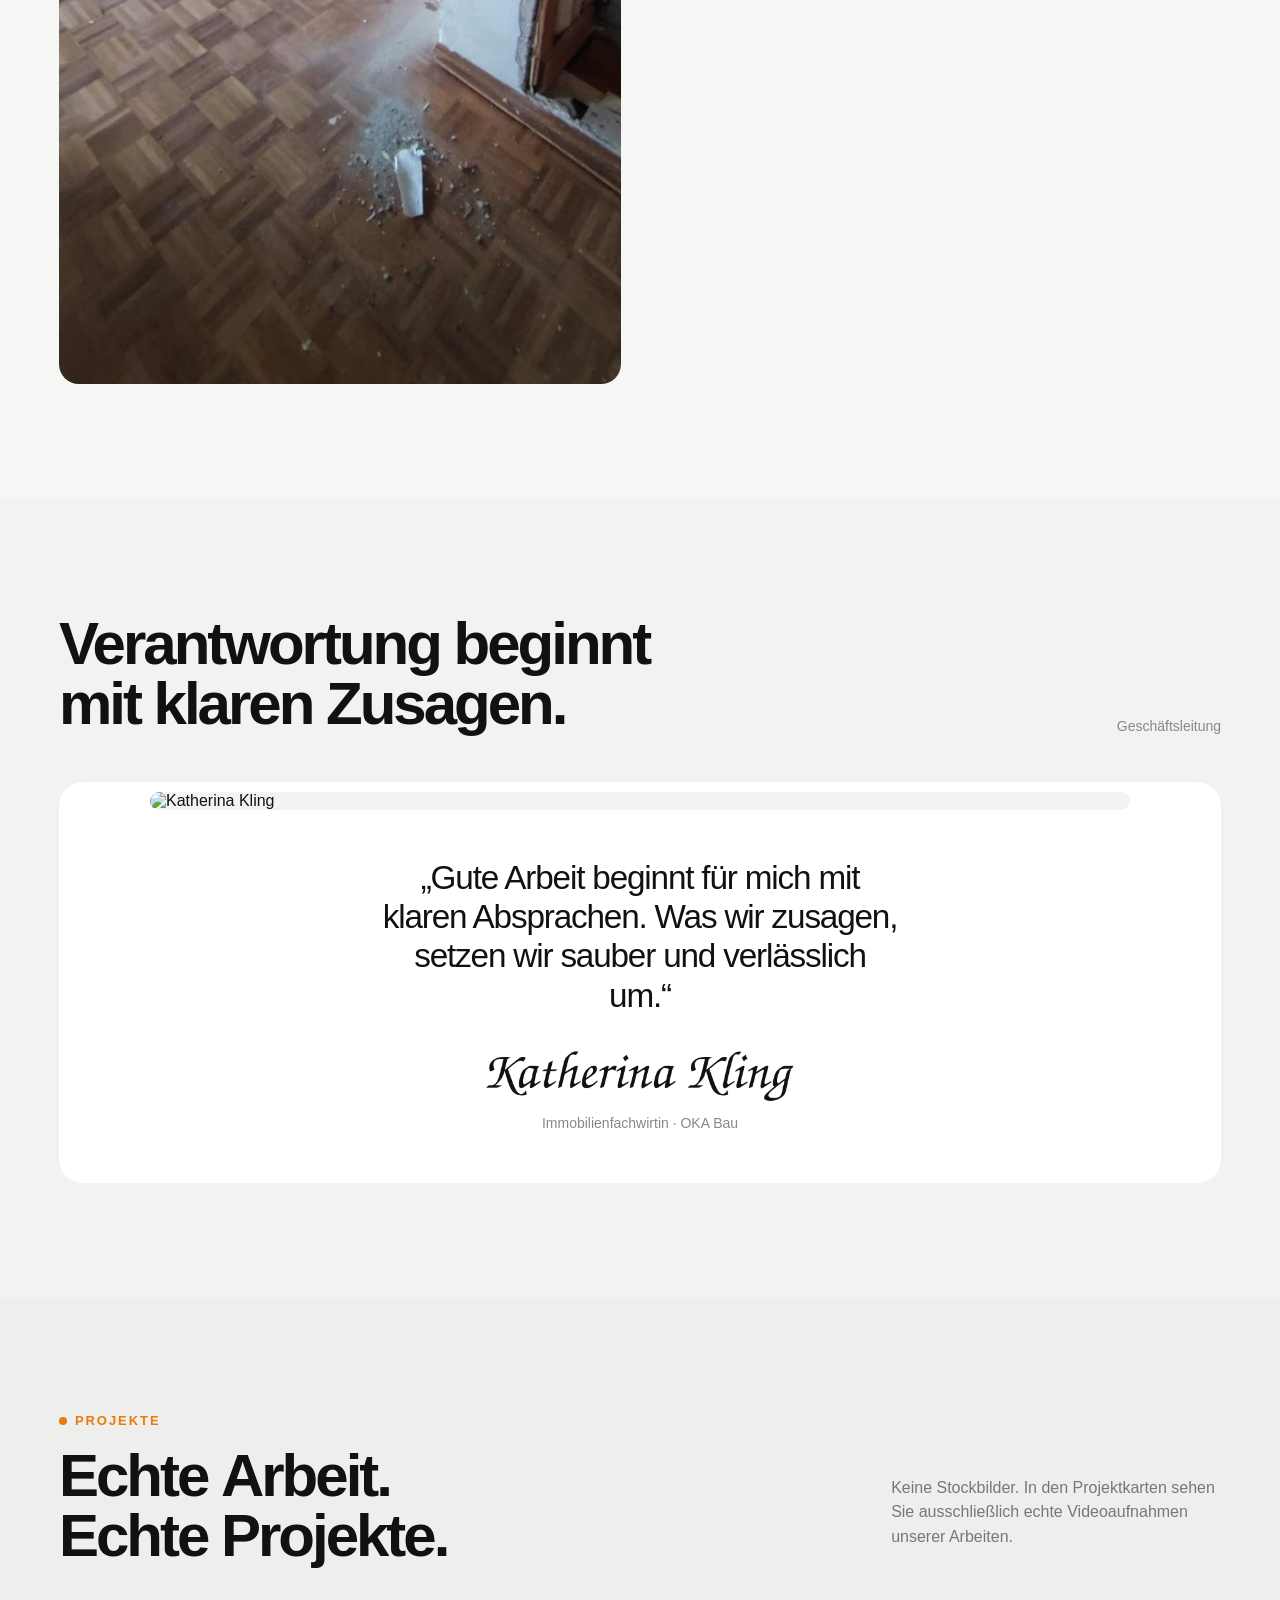
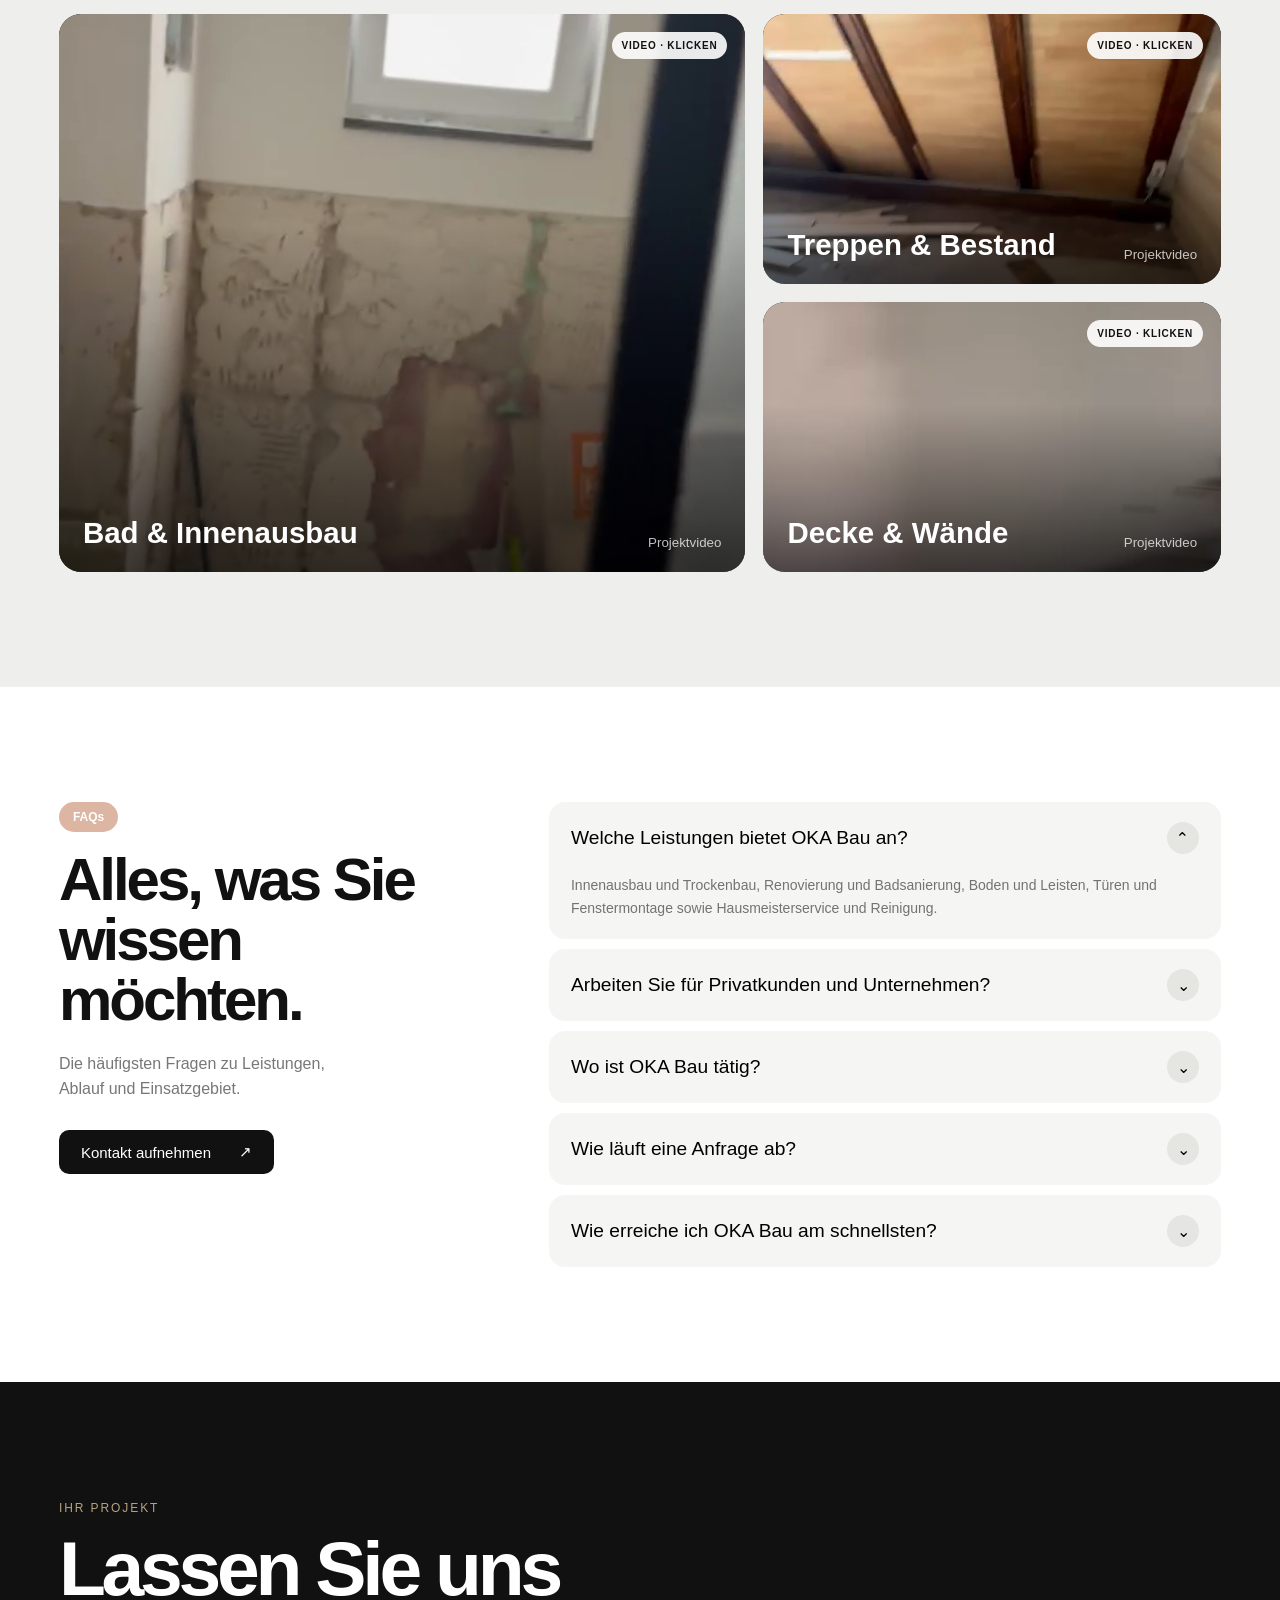
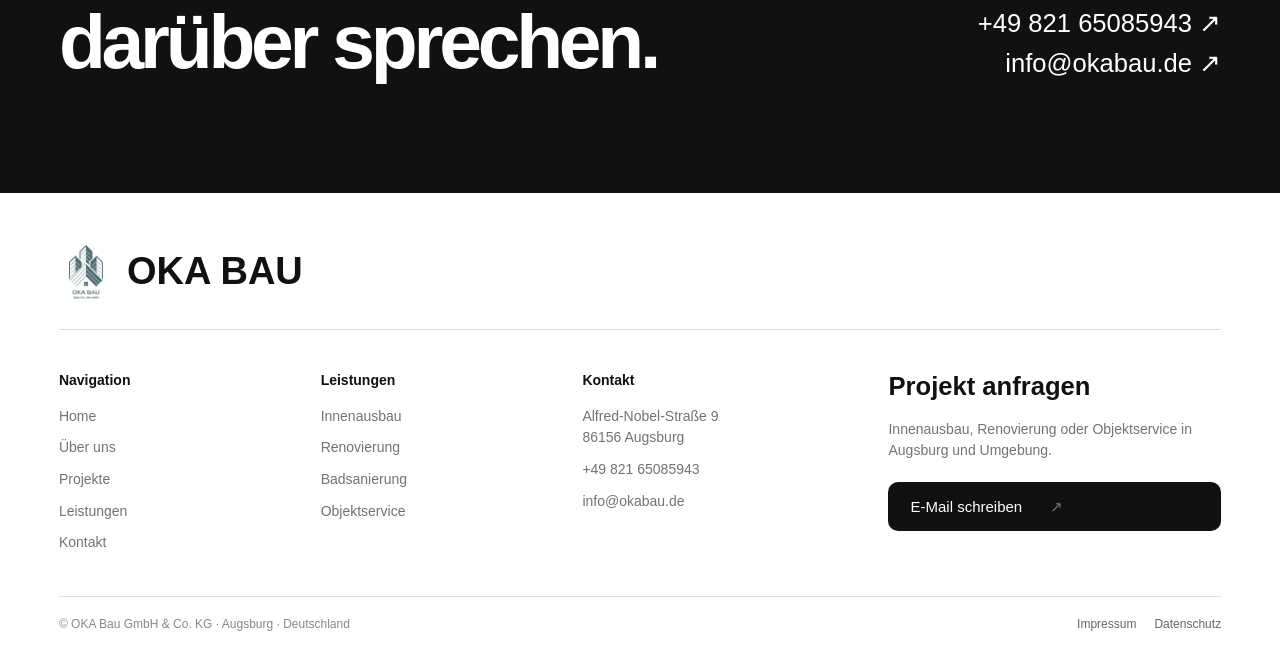
==== commit 788b0850: "Add files via upload" ====
--- a/index.html
+++ b/index.html
@@ -16,12 +16,12 @@
 <div class="featureItem reveal" data-img="assets/feature-4.jpg"><button><span class="icon">↗</span><b>Montage</b><em>⌄</em></button><div class="featureAnswer"><p>Türen, Fenster, Leisten, Fugen und Montagearbeiten werden sauber in den Projektablauf integriert.</p></div></div>
 <div class="featureItem reveal" data-img="assets/feature-5.jpg"><button><span class="icon">○</span><b>Objektservice</b><em>⌄</em></button><div class="featureAnswer"><p>Hausmeisterservice, Reinigung und kleine Instandhaltungen für private und gewerbliche Objekte.</p></div></div>
 </div></div></section>
-<section class="section director" id="director"><div class="directorTop"><h2 class="words">Verantwortung beginnt<br>mit klaren Zusagen.</h2><span class="muted reveal">Geschäftsleitung</span></div><div class="directorCard reveal"><img src="https://d2ol7oe51mr4n9.cloudfront.net/user_3Ih7wajw3uQRUhXigX4YtxTyMim/d1ce19bd-314a-4a37-80c1-ffca8a1dcc3a.jpg" alt="Katherina Kling" loading="lazy"><div><blockquote>„Gute Arbeit beginnt für mich mit klaren Absprachen. Was wir zusagen, setzen wir sauber und verlässlich um.“</blockquote><img class="directorSignature" src="assets/katherina-signature.png" alt="Katherina Kling"><span>Direktorin · OKA Bau</span></div></div></section>
+<section class="section director" id="director"><div class="directorTop"><h2 class="words">Verantwortung beginnt<br>mit klaren Zusagen.</h2><span class="muted reveal">Geschäftsleitung</span></div><div class="directorCard reveal"><img src="https://d2ol7oe51mr4n9.cloudfront.net/user_3Ih7wajw3uQRUhXigX4YtxTyMim/d1ce19bd-314a-4a37-80c1-ffca8a1dcc3a.jpg" alt="Katherina Kling" loading="lazy"><div><blockquote>„Gute Arbeit beginnt für mich mit klaren Absprachen. Was wir zusagen, setzen wir sauber und verlässlich um.“</blockquote><img class="directorSignature" src="assets/katherina-signature.png" alt="Katherina Kling"><span>Immobilienfachwirtin · OKA Bau</span></div></div></section>
 <section class="section projects" id="projects"><div class="projectsHead"><div><div class="projectLabel reveal"><i></i> PROJEKTE</div><h2 class="words">Echte Arbeit.<br>Echte Projekte.</h2></div><p class="reveal">Keine Stockbilder. In den Projektkarten sehen Sie ausschließlich echte Videoaufnahmen unserer Arbeiten.</p></div><div class="projectGrid">
 <article class="projectVideo featured reveal"><video playsinline preload="auto" poster="assets/project-1.jpg" src="assets/project-1.mp4"></video><div class="projectShade"></div><span class="videoTag">VIDEO · KLICKEN</span><div class="projectCaption"><b>Bad & Innenausbau</b><small>Projektvideo</small></div></article>
 <div class="projectStack"><article class="projectVideo reveal"><video playsinline preload="auto" poster="assets/project-2.jpg" src="assets/project-2.mp4"></video><div class="projectShade"></div><span class="videoTag">VIDEO · KLICKEN</span><div class="projectCaption"><b>Treppen & Bestand</b><small>Projektvideo</small></div></article><article class="projectVideo reveal"><video playsinline preload="auto" poster="assets/project-3.jpg" src="assets/project-3.mp4"></video><div class="projectShade"></div><span class="videoTag">VIDEO · KLICKEN</span><div class="projectCaption"><b>Decke & Wände</b><small>Projektvideo</small></div></article></div>
 </div></section>
-<section class="section faq" id="faq"><div class="faqIntro"><span class="pill reveal">FAQs</span><h2 class="words">Alles, was Sie<br>wissen möchten.</h2><p class="reveal">Die häufigsten Fragen zu Leistungen, Ablauf und Einsatzgebiet.</p><a class="btn black reveal" href="#contact">Kontakt aufnehmen <span>↗</span></a></div><div class="faqList"><div class="faqItem open reveal"><button><b>Welche Leistungen bietet OKA Bau an?</b><span>⌄</span></button><div class="faqAnswer"><p>Innenausbau und Trockenbau, Renovierung und Badsanierung, Boden und Leisten, Türen und Fenster, Montage und Fugen sowie Hausmeisterservice und Reinigung.</p></div></div><div class="faqItem reveal"><button><b>Arbeiten Sie für Privatkunden und Unternehmen?</b><span>⌄</span></button><div class="faqAnswer"><p>Ja. Wir unterstützen private Renovierungsprojekte ebenso wie gewerbliche Objekte und Hausverwaltungen.</p></div></div><div class="faqItem reveal"><button><b>Wo ist OKA Bau tätig?</b><span>⌄</span></button><div class="faqAnswer"><p>Der Schwerpunkt liegt in Augsburg und Umgebung. Den genauen Einsatzort klären wir bei Ihrer Anfrage.</p></div></div><div class="faqItem reveal"><button><b>Wie läuft eine Anfrage ab?</b><span>⌄</span></button><div class="faqAnswer"><p>Sie nennen uns Objekt, Leistung und Terminrahmen. Danach stimmen wir den Umfang ab und planen die nächsten Schritte.</p></div></div><div class="faqItem reveal"><button><b>Wie erreiche ich OKA Bau am schnellsten?</b><span>⌄</span></button><div class="faqAnswer"><p>Telefonisch unter +49 821 65085943 oder per E-Mail an info@okabau.de.</p></div></div></div></section>
+<section class="section faq" id="faq"><div class="faqIntro"><span class="pill reveal">FAQs</span><h2 class="words">Alles, was Sie<br>wissen möchten.</h2><p class="reveal">Die häufigsten Fragen zu Leistungen, Ablauf und Einsatzgebiet.</p><a class="btn black reveal" href="#contact">Kontakt aufnehmen <span>↗</span></a></div><div class="faqList"><div class="faqItem open reveal"><button><b>Welche Leistungen bietet OKA Bau an?</b><span>⌄</span></button><div class="faqAnswer"><p>Innenausbau und Trockenbau, Renovierung und Badsanierung, Boden und Leisten, Türen und Fenstermontage sowie Hausmeisterservice und Reinigung.</p></div></div><div class="faqItem reveal"><button><b>Arbeiten Sie für Privatkunden und Unternehmen?</b><span>⌄</span></button><div class="faqAnswer"><p>Ja. Wir unterstützen private Renovierungsprojekte ebenso wie gewerbliche Objekte und Hausverwaltungen.</p></div></div><div class="faqItem reveal"><button><b>Wo ist OKA Bau tätig?</b><span>⌄</span></button><div class="faqAnswer"><p>Der Schwerpunkt liegt in Augsburg und Umgebung. Den genauen Einsatzort klären wir bei Ihrer Anfrage.</p></div></div><div class="faqItem reveal"><button><b>Wie läuft eine Anfrage ab?</b><span>⌄</span></button><div class="faqAnswer"><p>Sie nennen uns Objekt, Leistung und Terminrahmen. Danach stimmen wir den Umfang ab und planen die nächsten Schritte.</p></div></div><div class="faqItem reveal"><button><b>Wie erreiche ich OKA Bau am schnellsten?</b><span>⌄</span></button><div class="faqAnswer"><p>Telefonisch unter +49 821 65085943 oder per E-Mail an info@okabau.de.</p></div></div></div></section>
 <section class="contactBand" id="contact"><div><span class="reveal">IHR PROJEKT</span><h2 class="words">Lassen Sie uns<br>darüber sprechen.</h2></div><div class="contactLinks reveal"><a href="tel:+4982165085943">+49 821 65085943 ↗</a><a href="mailto:info@okabau.de">info@okabau.de ↗</a></div></section>
 </main>
 <footer><div class="footerBrand"><a href="#home"><img src="assets/logo.png" alt="OKA Bau"><span>OKA BAU</span></a></div><div class="footerCols"><div><b>Navigation</b><a href="#home">Home</a><a href="#director">Über uns</a><a href="#projects">Projekte</a><a href="#services">Leistungen</a><a href="#contact">Kontakt</a></div><div><b>Leistungen</b><a href="#services">Innenausbau</a><a href="#services">Renovierung</a><a href="#services">Badsanierung</a><a href="#services">Objektservice</a></div><div><b>Kontakt</b><span>Alfred-Nobel-Straße 9<br>86156 Augsburg</span><a href="tel:+4982165085943">+49 821 65085943</a><a href="mailto:info@okabau.de">info@okabau.de</a></div><div class="footerCta"><b>Projekt anfragen</b><p>Innenausbau, Renovierung oder Objektservice in Augsburg und Umgebung.</p><a class="btn black" href="mailto:info@okabau.de">E-Mail schreiben <span>↗</span></a></div></div><div class="footerBottom"><span>© OKA Bau GmbH & Co. KG · Augsburg · Deutschland</span><span class="legalLinks"><a href="impressum.html">Impressum</a><a href="datenschutz.html">Datenschutz</a></span></div></footer>
--- a/style.css
+++ b/style.css
@@ -0,0 +1,67 @@
+:root{--ink:#111;--bg:#fff;--soft:#f6f6f4;--soft2:#eeeeec;--pill:#DCB6A3;--orange:#E97B0D}*{box-sizing:border-box}html{scroll-behavior:smooth}body{margin:0;font-family:"Helvetica Neue",Helvetica,Arial,sans-serif;color:var(--ink);background:#fff;overflow-x:hidden}a{color:inherit;text-decoration:none}button{font:inherit}.heroWrap{height:100vh;background:#0a0a0a}.hero{position:sticky;top:0;height:100vh;overflow:hidden;background:#0a0a0a;color:white}.hero video{position:absolute;inset:0;width:100%;height:100%;object-fit:cover;transform:scale(1.001);transition:filter .2s linear}.heroOverlay{position:absolute;inset:0;background:linear-gradient(to bottom,rgba(0,0,0,.58) 0%,rgba(0,0,0,.08) 35%,rgba(0,0,0,.65) 100%)}.nav{position:absolute;top:0;left:0;right:0;height:92px;display:flex;align-items:center;justify-content:space-between;padding:0 clamp(22px,4.6vw,72px);z-index:5}.brand{display:flex;align-items:center;gap:12px;font-weight:600;letter-spacing:.01em}.brand img{width:38px;height:38px;object-fit:contain;filter:brightness(0) invert(1)}.brand span{font-size:20px}.nav nav{display:flex;gap:34px;font-size:17px}.nav nav a{opacity:.92;transition:.25s}.nav nav a:hover{opacity:.55}.menu{display:none;border:0;background:none;width:42px;height:42px;padding:8px}.menu span{display:block;height:1px;background:#fff;margin:8px 0}.heroContent{position:absolute;left:0;right:0;bottom:0;padding:0 clamp(22px,4.6vw,72px) clamp(42px,7vw,84px);z-index:4}.heroText{max-width:620px}.kicker{font-size:12px;letter-spacing:.16em;margin-bottom:20px;opacity:.8}.hero h1{font-size:clamp(42px,6vw,76px);line-height:.94;letter-spacing:-.055em;margin:0 0 20px;font-weight:600}.hero p{font-size:15px;line-height:1.55;max-width:380px;color:rgba(255,255,255,.9);margin:0 0 26px}.btn{display:inline-flex;align-items:center;gap:28px;padding:13px 22px;border-radius:10px;font-size:15px;font-weight:500;transition:transform .28s,background .28s}.btn:hover{transform:translateY(-2px)}.btn.white{background:#fff;color:#111}.btn.black{background:#111;color:#fff}.section{padding:clamp(78px,9vw,132px) clamp(22px,4.6vw,72px)}.sectionTop,.projectsHead,.directorTop{display:flex;justify-content:space-between;gap:30px;align-items:flex-end;margin-bottom:48px}.pill{display:inline-block;background:var(--pill);color:white;padding:8px 14px;border-radius:999px;font-size:12px;font-weight:600;margin-bottom:18px}.section h2,.projects h2,.director h2,.faq h2{font-size:clamp(34px,4.8vw,60px);line-height:1;letter-spacing:-.05em;margin:0;font-weight:600}.serviceGrid{display:grid;grid-template-columns:repeat(3,1fr);gap:16px}.serviceCard{background:#f5f5f3;border-radius:20px;padding:28px;min-height:270px;position:relative;transition:transform .35s,background .35s}.serviceCard:hover{transform:translateY(-5px);background:#efefec}.serviceCard>span{font-size:12px;color:#8b8b87}.serviceCard h3{font-size:23px;line-height:1.05;margin:68px 0 14px;font-weight:500;max-width:12ch}.serviceCard p{font-size:14px;line-height:1.6;color:#6b6b67;max-width:32ch}.serviceCard i{position:absolute;right:24px;bottom:24px;font-style:normal}.features{background:var(--soft)}.centerHead{text-align:center;max-width:760px;margin:0 auto 58px}.centerHead p{max-width:430px;margin:20px auto 0;color:#777;line-height:1.55}.featureSplit{display:grid;grid-template-columns:1fr 1fr;gap:38px;align-items:stretch}.featureMedia{min-height:500px;border-radius:20px;overflow:hidden;background:#ddd}.featureMedia img{width:100%;height:100%;object-fit:cover;transition:opacity .3s,transform 1s}.featureMedia:hover img{transform:scale(1.03)}.featureList{display:flex;flex-direction:column}.featureItem{border-bottom:1px solid #d7d7d2}.featureItem button{width:100%;display:grid;grid-template-columns:36px 1fr 28px;gap:12px;align-items:center;padding:22px 0;border:0;background:none;text-align:left;cursor:pointer}.featureItem button b{font-size:clamp(19px,1.9vw,24px);font-weight:500}.featureItem button em{font-style:normal;transition:transform .3s}.featureItem.open button em{transform:rotate(180deg)}.icon{font-size:20px;color:#777}.featureAnswer{display:grid;grid-template-rows:0fr;transition:grid-template-rows .36s ease}.featureAnswer p{overflow:hidden;margin:0;color:#6d6d69;line-height:1.65;font-size:14px;padding-left:48px}.featureItem.open .featureAnswer{grid-template-rows:1fr}.featureItem.open .featureAnswer p{padding-bottom:22px}.director{background:#f2f2f0}.muted{color:#888;font-size:14px}.directorCard{background:#fff;border-radius:24px;padding:10px;display:grid;grid-template-columns:minmax(320px,1fr) 1fr;gap:52px;align-items:center}.directorCard img{width:100%;aspect-ratio:4/3;object-fit:cover;border-radius:18px}.directorCard>div{padding:30px 38px 30px 0}.directorCard blockquote{font-size:clamp(25px,3vw,42px);line-height:1.15;letter-spacing:-.04em;margin:0 0 42px;max-width:16ch}.directorCard strong{display:block;font-size:18px}.directorCard span{display:block;color:#888;margin-top:6px;font-size:14px}.projects{background:var(--soft2)}.projectsHead p{max-width:330px;color:#777;line-height:1.55}.projectLabel{font-size:13px;font-weight:700;letter-spacing:.15em;color:var(--orange);margin-bottom:18px;display:flex;align-items:center;gap:8px}.projectLabel i{width:8px;height:8px;background:var(--orange);border-radius:50%}.projectGrid{display:grid;grid-template-columns:1.5fr 1fr;gap:18px}.projectStack{display:grid;gap:18px}.projectVideo{position:relative;border-radius:22px;overflow:hidden;min-height:270px;background:#111;cursor:pointer}.projectVideo.featured{min-height:558px}.projectVideo video{position:absolute;inset:0;width:100%;height:100%;object-fit:cover;transition:transform 1s}.projectVideo:hover video{transform:scale(1.03)}.projectShade{position:absolute;inset:0;background:linear-gradient(to bottom,transparent 38%,rgba(0,0,0,.65));pointer-events:none}.videoTag{position:absolute;top:18px;right:18px;background:rgba(255,255,255,.9);color:#111;padding:8px 10px;border-radius:999px;font-size:10px;font-weight:700;letter-spacing:.08em;pointer-events:none}.projectCaption{position:absolute;left:24px;right:24px;bottom:22px;color:white;display:flex;justify-content:space-between;align-items:end;gap:20px;pointer-events:none}.projectCaption b{font-size:clamp(20px,2.3vw,31px);font-weight:600}.projectCaption small{opacity:.75}.faq{display:grid;grid-template-columns:1fr 1.6fr;gap:70px}.faqIntro p{max-width:290px;color:#777;line-height:1.55;margin:22px 0 28px}.faqList{display:flex;flex-direction:column;gap:10px}.faqItem{background:#f5f5f3;border-radius:16px;padding:0 22px;transition:background .25s}.faqItem:hover{background:#efefec}.faqItem button{width:100%;display:flex;justify-content:space-between;align-items:center;padding:20px 0;border:0;background:none;cursor:pointer;text-align:left}.faqItem button b{font-size:clamp(16px,1.5vw,20px);font-weight:500}.faqItem button span{width:32px;height:32px;border-radius:50%;display:grid;place-items:center;background:#e5e5e1;transition:transform .3s}.faqItem.open button span{transform:rotate(180deg)}.faqAnswer{display:grid;grid-template-rows:0fr;transition:grid-template-rows .35s}.faqAnswer p{overflow:hidden;margin:0;color:#73736f;line-height:1.6;font-size:14px}.faqItem.open .faqAnswer{grid-template-rows:1fr}.faqItem.open .faqAnswer p{padding-bottom:20px}.contactBand{background:#111;color:#fff;padding:clamp(70px,9vw,120px) clamp(22px,4.6vw,72px);display:flex;justify-content:space-between;align-items:flex-end;gap:40px}.contactBand>div>span{font-size:12px;letter-spacing:.16em;color:#b9a27e}.contactBand h2{font-size:clamp(42px,6vw,78px);line-height:.95;letter-spacing:-.055em;margin:16px 0 0}.contactLinks{display:grid;gap:10px;text-align:right}.contactLinks a{font-size:clamp(18px,2vw,26px)}footer{padding:52px clamp(22px,4.6vw,72px) 26px;background:#fff}.footerBrand{padding-bottom:30px;border-bottom:1px solid #ddd}.footerBrand a{display:flex;align-items:center;gap:14px;font-size:clamp(26px,3vw,38px);font-weight:600}.footerBrand img{width:54px;height:54px;object-fit:contain}.footerCols{display:grid;grid-template-columns:1fr 1fr 1.2fr 1.5fr;gap:40px;padding:42px 0}.footerCols>div{display:flex;flex-direction:column;gap:10px;font-size:14px}.footerCols b{font-size:14px;margin-bottom:8px}.footerCols a,.footerCols span,.footerCols p{color:#73736f;line-height:1.55}.footerCta b{font-size:clamp(20px,2vw,26px);color:#111}.footerCta p{max-width:320px;margin:0 0 10px}.footerBottom{border-top:1px solid #ddd;padding-top:20px;color:#888;font-size:12px}.reveal{opacity:0;transform:translateY(28px);transition:opacity .8s cubic-bezier(.2,.7,.2,1),transform .8s cubic-bezier(.2,.7,.2,1)}.reveal.in{opacity:1;transform:none}.word{display:inline-block;opacity:0;transform:translateY(18px);transition:opacity .55s cubic-bezier(.2,.7,.2,1),transform .55s cubic-bezier(.2,.7,.2,1)}.word.in{opacity:1;transform:none}@media(max-width:980px){.nav nav{display:none}.menu{display:block}.serviceGrid{grid-template-columns:repeat(2,1fr)}.faq{grid-template-columns:1fr;gap:42px}.featureSplit{grid-template-columns:minmax(0,.9fr) minmax(0,1.1fr);gap:18px;align-items:start}.featureMedia{min-height:460px}.projectGrid{grid-template-columns:1fr}.projectVideo.featured{min-height:480px}.directorCard{grid-template-columns:1fr;gap:20px}.directorCard>div{padding:20px}.footerCols{grid-template-columns:1fr 1fr}}@media(max-width:640px){.heroWrap{height:100vh}.nav{height:72px;padding:0 18px}.brand img{width:34px;height:34px}.brand span{font-size:17px}.heroContent{padding:0 20px 34px}.hero h1{font-size:clamp(44px,13vw,62px);max-width:9ch}.hero p{max-width:320px}.section{padding:74px 20px}.sectionTop,.projectsHead,.directorTop{align-items:flex-start;flex-direction:column}.serviceGrid{grid-template-columns:1fr}.serviceCard{min-height:235px}.featureSplit{grid-template-columns:minmax(0,.8fr) minmax(0,1.2fr);gap:12px;align-items:start}.featureMedia{min-height:0;height:480px;border-radius:16px}.featureItem button{grid-template-columns:1fr 22px;gap:8px;padding:16px 0}.featureItem button .icon{display:none}.featureItem button b{font-size:15px;line-height:1.2}.featureItem button em{font-size:12px}.featureAnswer p{font-size:12px;line-height:1.5;padding-left:0}.featureItem.open .featureAnswer p{padding-bottom:14px}.directorCard{padding:8px}.directorCard img{aspect-ratio:4/5}.directorCard blockquote{font-size:31px;max-width:13ch}.projectVideo.featured{min-height:450px}.projectVideo{min-height:250px}.projectCaption{left:18px;right:18px}.projectCaption small{display:none}.faq{gap:38px}.contactBand{flex-direction:column;align-items:flex-start}.contactLinks{text-align:left}.footerCols{grid-template-columns:1fr}.footerBrand img{width:46px;height:46px}}@media(prefers-reduced-motion:reduce){*{scroll-behavior:auto!important}.reveal,.word{opacity:1!important;transform:none!important;transition:none!important}}
+/* v16: framing fixes + legal pages */
+.hero video{transform:none!important;object-position:center center}
+.directorCard{align-items:start}
+.directorCard img{width:100%;height:auto;aspect-ratio:auto;object-fit:contain;object-position:center top;background:#f3f3f1}
+.footerBottom{display:flex;align-items:center;justify-content:space-between;gap:20px;flex-wrap:wrap}
+.legalLinks{display:flex;gap:18px}
+.legalLinks a{color:#666}
+.legalLinks a:hover{color:#111}
+.legalPage{min-height:100vh;background:#f6f6f4;color:#111}
+.legalHeader{height:88px;padding:0 clamp(22px,4.6vw,72px);display:flex;align-items:center;justify-content:space-between;border-bottom:1px solid #deded9;background:#fff}
+.legalHeader .brand{color:#111}.legalHeader .brand img{filter:none}.legalHeader>a:last-child{font-size:14px;color:#666}
+.legalMain{max-width:920px;margin:0 auto;padding:clamp(60px,8vw,100px) 22px 100px}
+.legalMain .eyebrow{font-size:12px;letter-spacing:.15em;color:#8a8a84;text-transform:uppercase}
+.legalMain h1{font-size:clamp(44px,7vw,76px);line-height:.95;letter-spacing:-.055em;margin:18px 0 48px}
+.legalMain h2{font-size:24px;margin:42px 0 12px;letter-spacing:-.02em}
+.legalMain h3{font-size:18px;margin:28px 0 8px}
+.legalMain p,.legalMain li{font-size:16px;line-height:1.75;color:#555}
+.legalMain a{text-decoration:underline;text-underline-offset:3px}
+.legalNote{background:#fff;border:1px solid #e1e1dc;border-radius:18px;padding:22px;margin:28px 0}
+@media(max-width:640px){.hero video{object-position:center center}.directorCard img{height:auto;aspect-ratio:auto;object-fit:contain}.legalHeader{height:72px;padding:0 18px}.legalHeader .brand span{font-size:17px}.legalMain{padding:50px 20px 74px}.footerBottom{align-items:flex-start;flex-direction:column}.legalLinks{gap:16px}}
+/* v17: centered director quote + calligraphic signature */
+.directorCard{display:flex;flex-direction:column;align-items:center;gap:0;padding:10px}
+.directorCard>img{display:block;width:min(100%,980px);height:auto;aspect-ratio:auto;object-fit:contain;object-position:center top;margin:0 auto;border-radius:18px;background:#f3f3f1}
+.directorCard>div{width:100%;padding:48px 28px 42px;text-align:center;display:flex;flex-direction:column;align-items:center}
+.directorCard blockquote{max-width:28ch;margin:0 auto 28px;font-size:clamp(26px,2.6vw,40px);line-height:1.18;letter-spacing:-.035em;text-align:center}
+.directorSignature{display:block!important;width:clamp(220px,25vw,340px)!important;height:auto!important;aspect-ratio:auto!important;object-fit:contain!important;object-position:center!important;margin:2px auto 0!important;background:transparent!important;border-radius:0!important}
+.directorCard span{display:block;text-align:center;color:#888;margin-top:8px;font-size:14px}
+@media(max-width:640px){.directorCard>div{padding:30px 18px 32px}.directorCard blockquote{font-size:28px;max-width:17ch;margin-bottom:22px}.directorSignature{width:240px!important}.directorCard span{font-size:13px}}
+
+/* v19: responsive full-screen Hero — separate desktop and mobile videos */
+.heroWrap{
+  height:100svh!important;
+  min-height:100vh;
+  background:#0a0a0a;
+}
+.hero{
+  position:sticky!important;
+  top:0!important;
+  width:100%;
+  height:100svh!important;
+  min-height:100vh!important;
+  aspect-ratio:auto!important;
+  overflow:hidden;
+  background:#0a0a0a;
+}
+.hero video{
+  position:absolute;
+  inset:0;
+  width:100%!important;
+  height:100%!important;
+  object-fit:cover!important;
+  object-position:center center!important;
+  transform:none!important;
+}
+@media(max-width:767px){
+  .heroWrap{height:100svh!important;min-height:100svh!important}
+  .hero{height:100svh!important;min-height:100svh!important;aspect-ratio:auto!important}
+  .hero video{object-fit:cover!important;object-position:center center!important}
+  .nav{height:72px;padding:0 18px}
+  .brand img{width:34px;height:34px}
+  .brand span{font-size:17px}
+  .heroContent{padding:0 20px max(34px,env(safe-area-inset-bottom))}
+  .kicker{font-size:10px;letter-spacing:.13em;margin-bottom:12px}
+  .hero h1{font-size:clamp(42px,12vw,58px);line-height:.94;max-width:9ch;margin-bottom:14px}
+  .hero p{font-size:14px;line-height:1.48;max-width:310px;margin:0}
+}
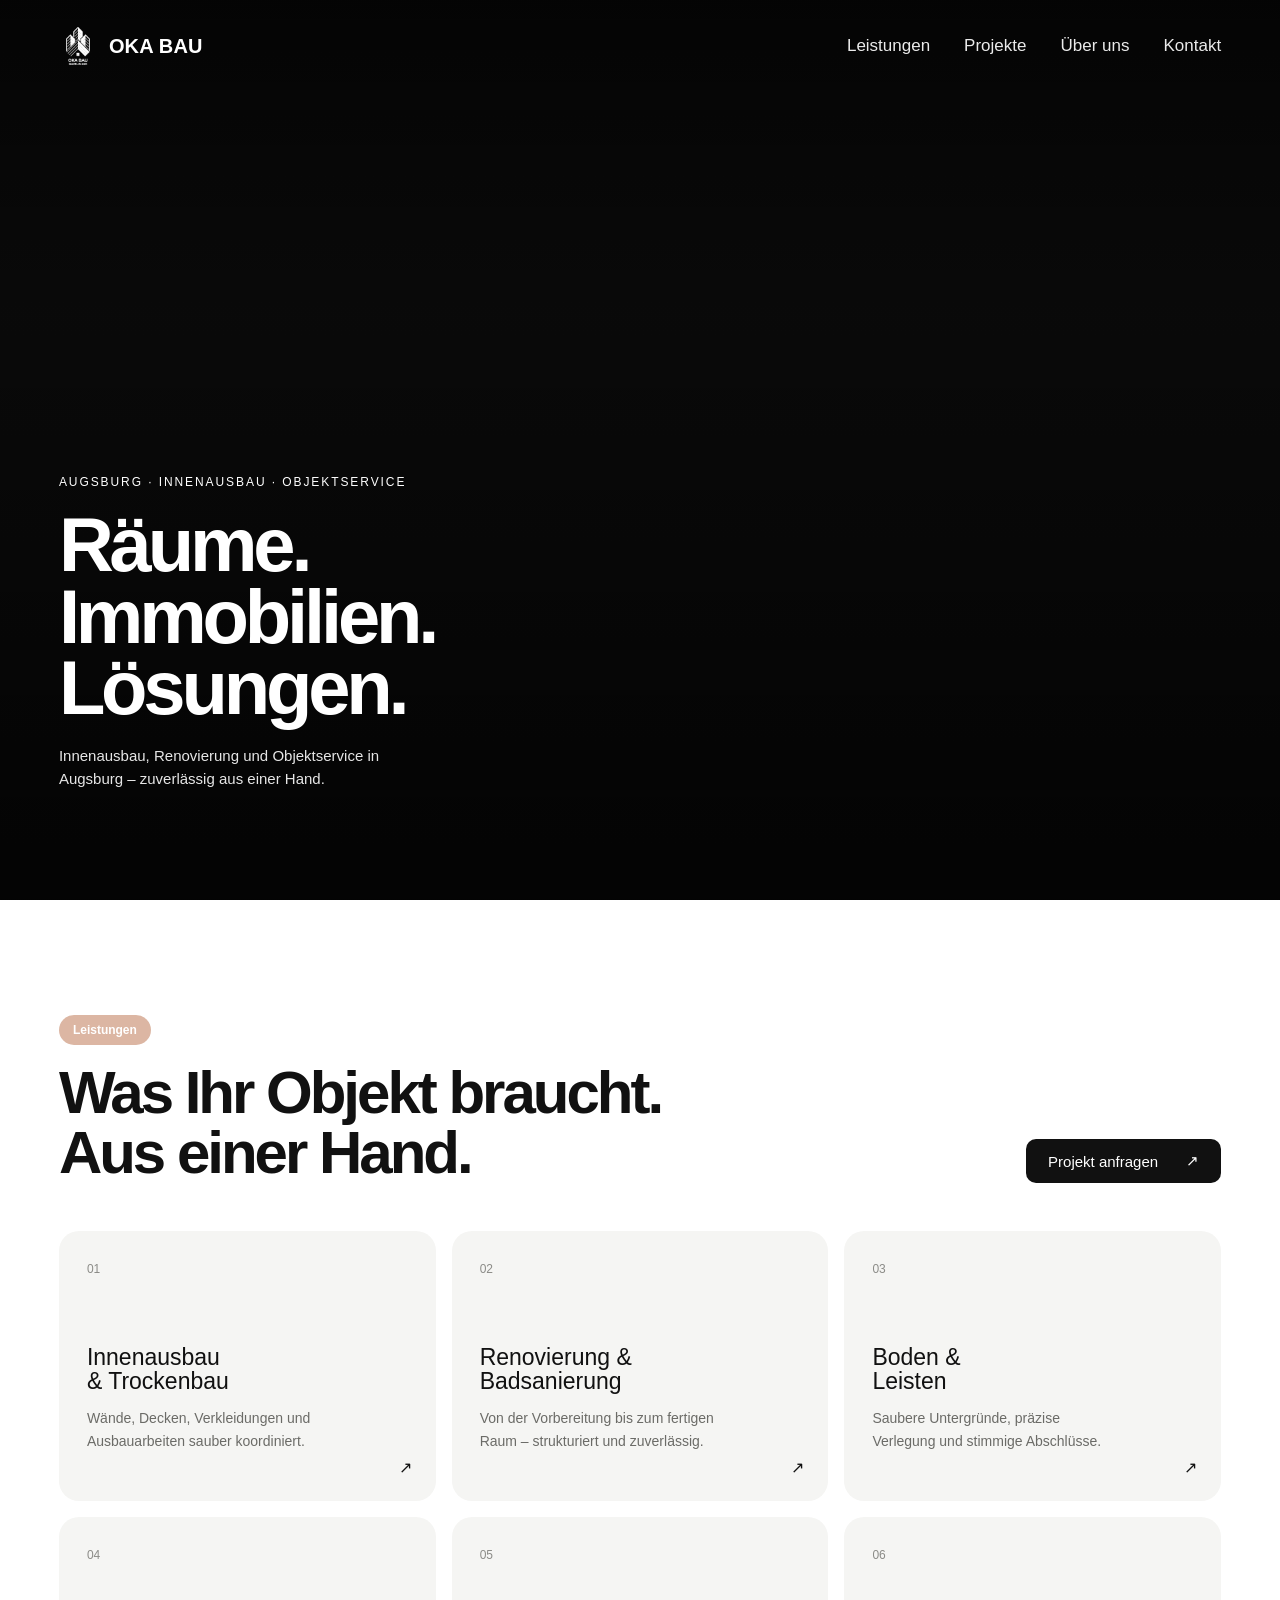
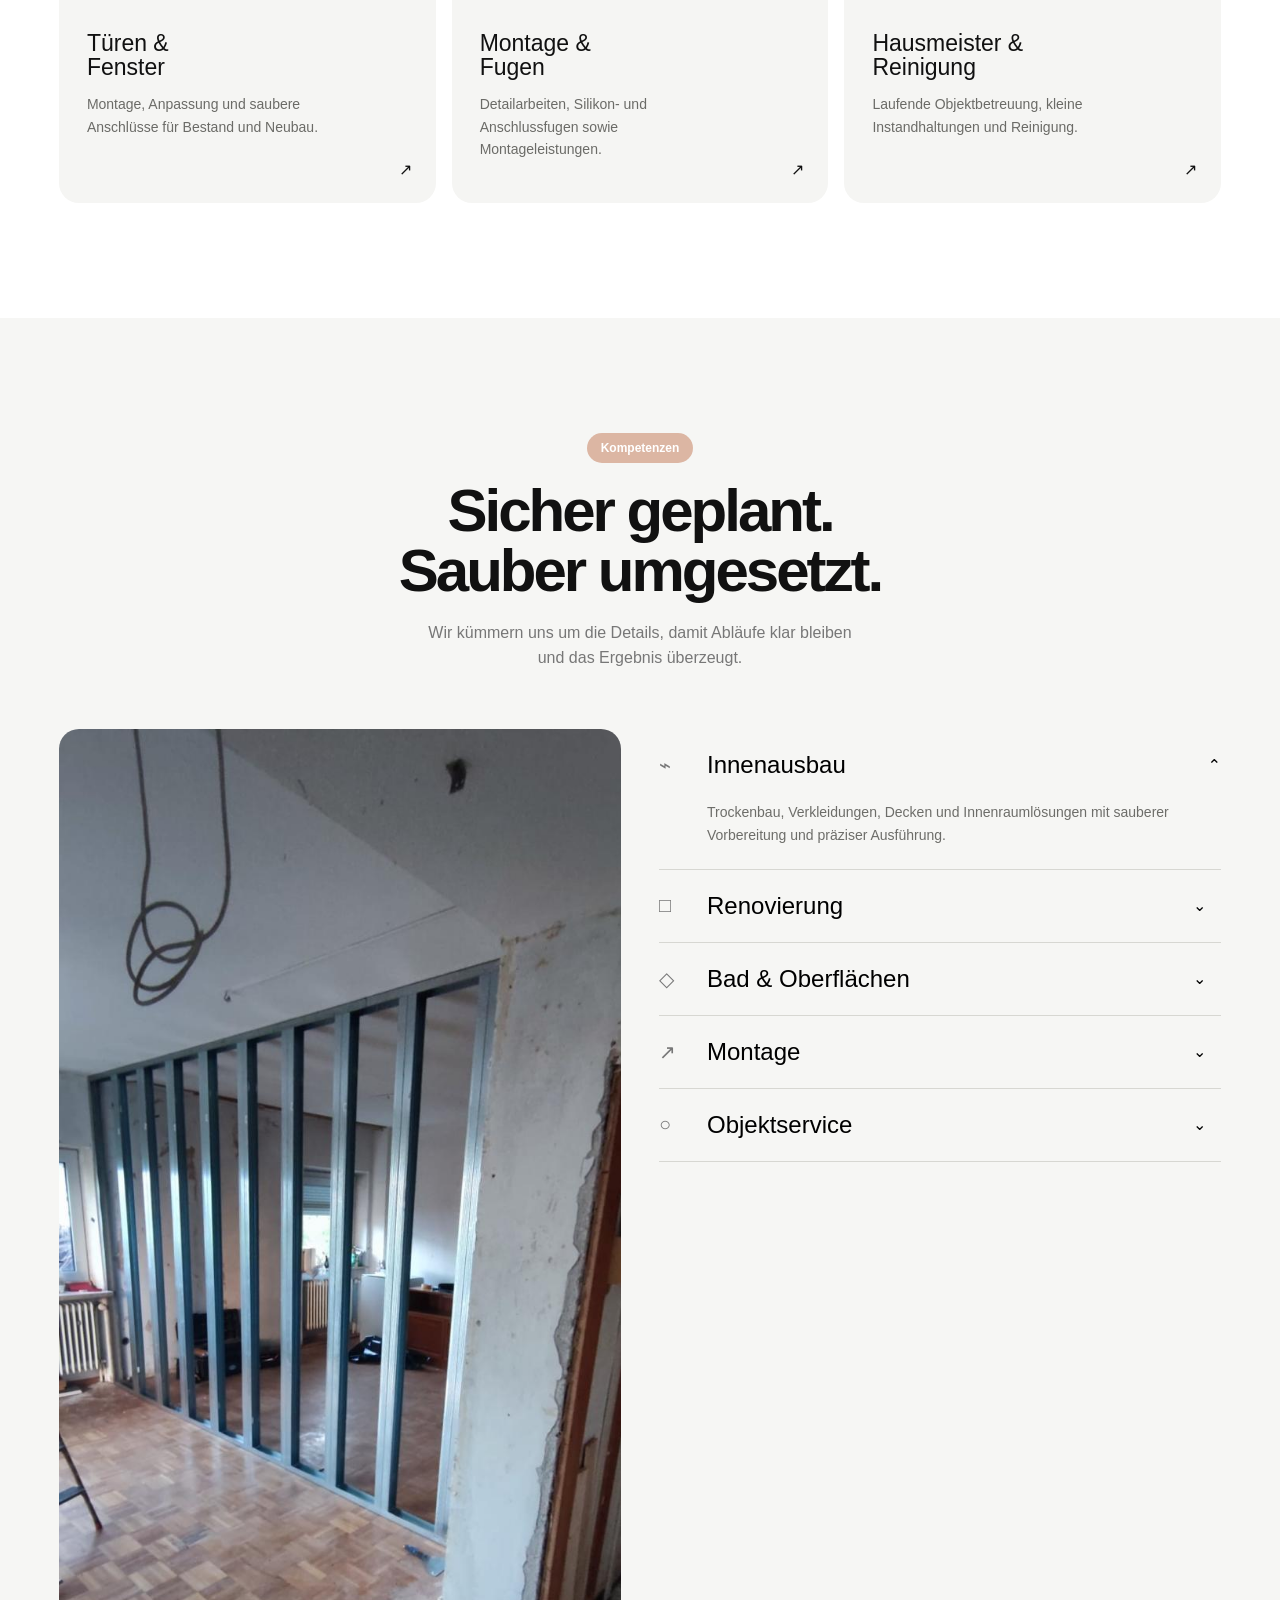
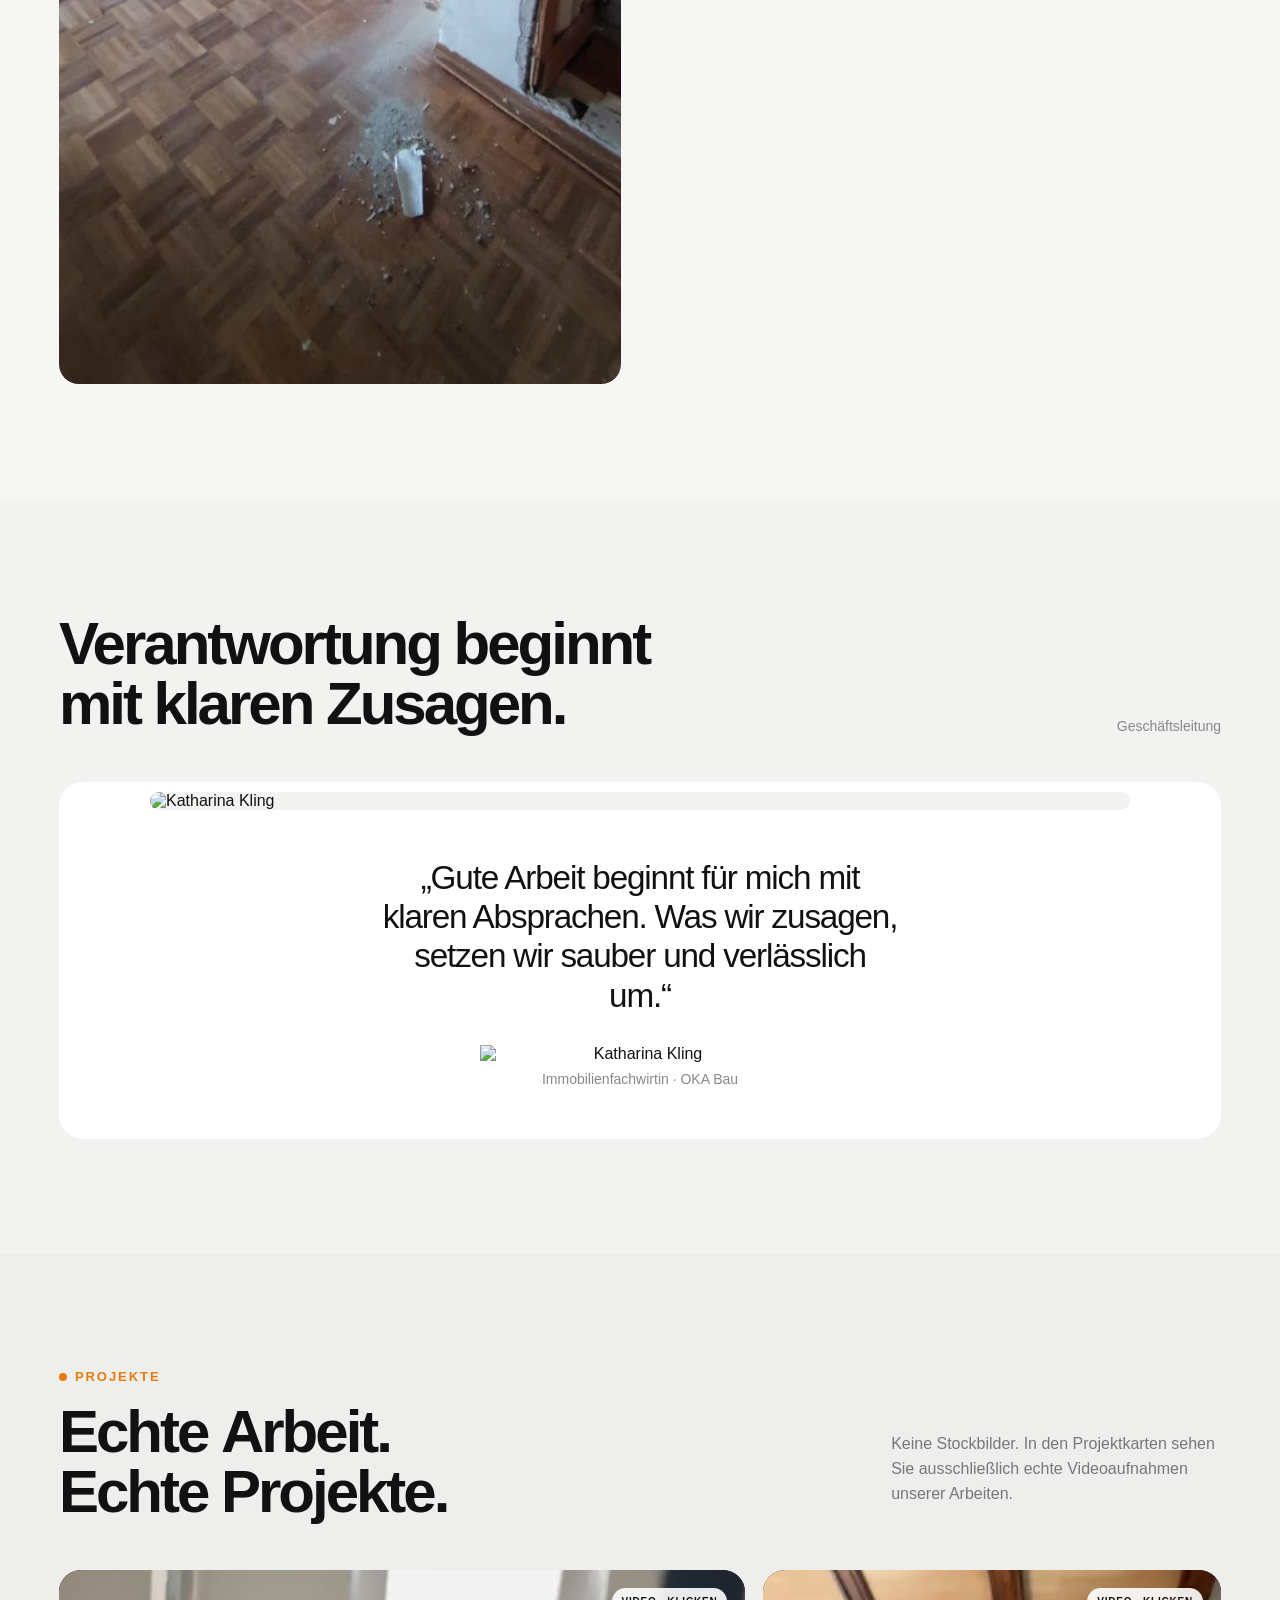
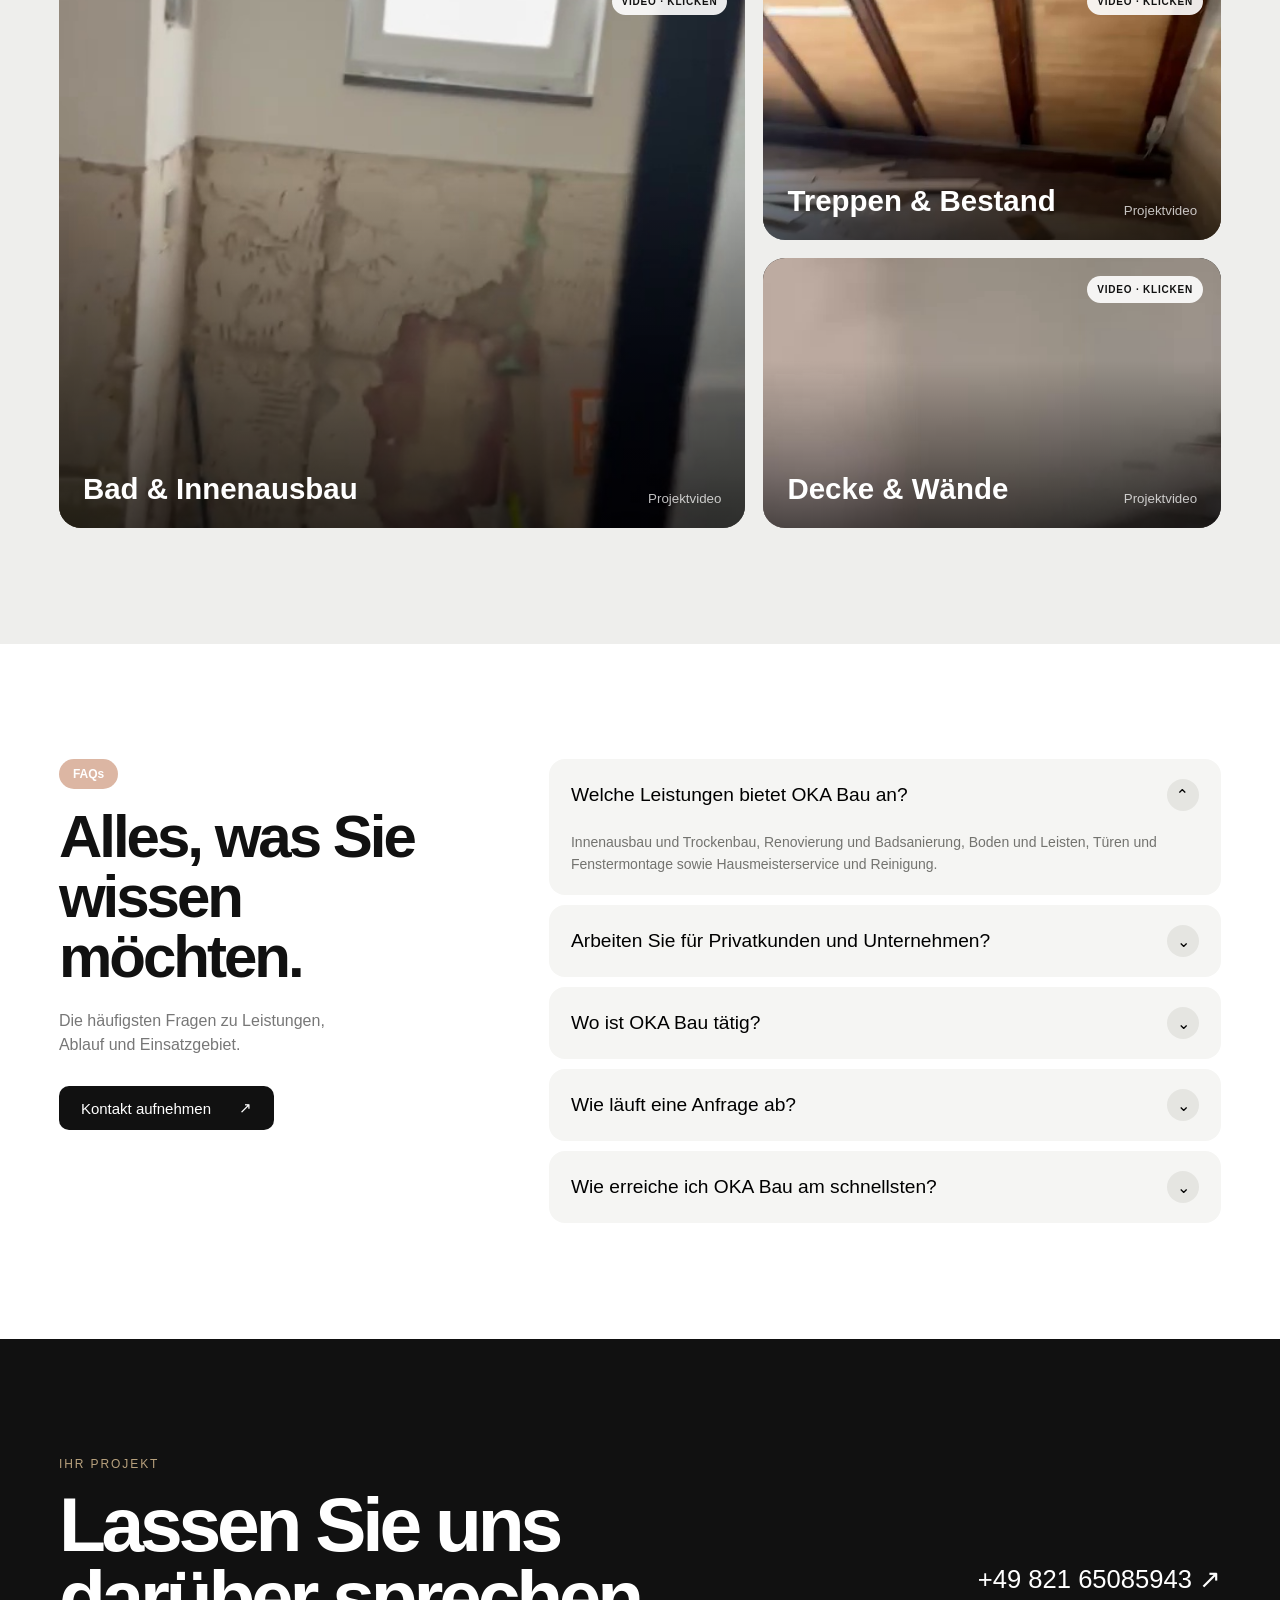
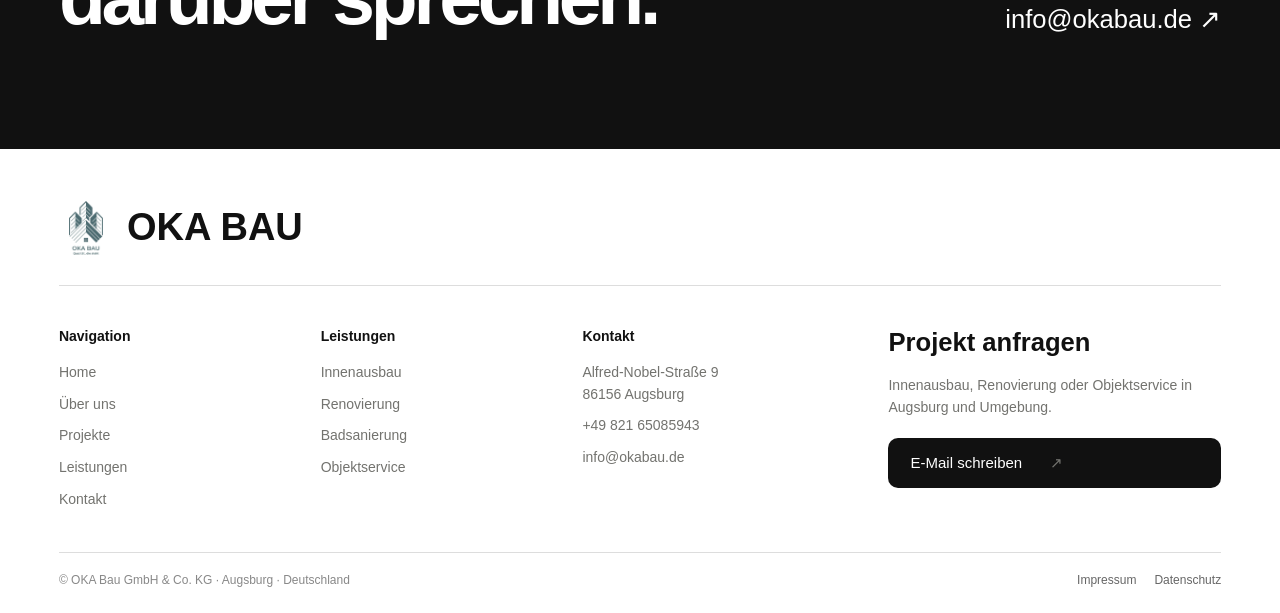
==== commit 8139d969: "Add files via upload" ====
--- a/index.html
+++ b/index.html
@@ -16,7 +16,7 @@
 <div class="featureItem reveal" data-img="assets/feature-4.jpg"><button><span class="icon">↗</span><b>Montage</b><em>⌄</em></button><div class="featureAnswer"><p>Türen, Fenster, Leisten, Fugen und Montagearbeiten werden sauber in den Projektablauf integriert.</p></div></div>
 <div class="featureItem reveal" data-img="assets/feature-5.jpg"><button><span class="icon">○</span><b>Objektservice</b><em>⌄</em></button><div class="featureAnswer"><p>Hausmeisterservice, Reinigung und kleine Instandhaltungen für private und gewerbliche Objekte.</p></div></div>
 </div></div></section>
-<section class="section director" id="director"><div class="directorTop"><h2 class="words">Verantwortung beginnt<br>mit klaren Zusagen.</h2><span class="muted reveal">Geschäftsleitung</span></div><div class="directorCard reveal"><img src="https://d2ol7oe51mr4n9.cloudfront.net/user_3Ih7wajw3uQRUhXigX4YtxTyMim/d1ce19bd-314a-4a37-80c1-ffca8a1dcc3a.jpg" alt="Katherina Kling" loading="lazy"><div><blockquote>„Gute Arbeit beginnt für mich mit klaren Absprachen. Was wir zusagen, setzen wir sauber und verlässlich um.“</blockquote><img class="directorSignature" src="assets/katherina-signature.png" alt="Katherina Kling"><span>Immobilienfachwirtin · OKA Bau</span></div></div></section>
+<section class="section director" id="director"><div class="directorTop"><h2 class="words">Verantwortung beginnt<br>mit klaren Zusagen.</h2><span class="muted reveal">Geschäftsleitung</span></div><div class="directorCard reveal"><img src="https://d2ol7oe51mr4n9.cloudfront.net/user_3Ih7wajw3uQRUhXigX4YtxTyMim/d1ce19bd-314a-4a37-80c1-ffca8a1dcc3a.jpg" alt="Katharina Kling" loading="lazy"><div><blockquote>„Gute Arbeit beginnt für mich mit klaren Absprachen. Was wir zusagen, setzen wir sauber und verlässlich um.“</blockquote><img class="directorSignature" src="assets/katharina-signature.png" alt="Katharina Kling"><span>Immobilienfachwirtin · OKA Bau</span></div></div></section>
 <section class="section projects" id="projects"><div class="projectsHead"><div><div class="projectLabel reveal"><i></i> PROJEKTE</div><h2 class="words">Echte Arbeit.<br>Echte Projekte.</h2></div><p class="reveal">Keine Stockbilder. In den Projektkarten sehen Sie ausschließlich echte Videoaufnahmen unserer Arbeiten.</p></div><div class="projectGrid">
 <article class="projectVideo featured reveal"><video playsinline preload="auto" poster="assets/project-1.jpg" src="assets/project-1.mp4"></video><div class="projectShade"></div><span class="videoTag">VIDEO · KLICKEN</span><div class="projectCaption"><b>Bad & Innenausbau</b><small>Projektvideo</small></div></article>
 <div class="projectStack"><article class="projectVideo reveal"><video playsinline preload="auto" poster="assets/project-2.jpg" src="assets/project-2.mp4"></video><div class="projectShade"></div><span class="videoTag">VIDEO · KLICKEN</span><div class="projectCaption"><b>Treppen & Bestand</b><small>Projektvideo</small></div></article><article class="projectVideo reveal"><video playsinline preload="auto" poster="assets/project-3.jpg" src="assets/project-3.mp4"></video><div class="projectShade"></div><span class="videoTag">VIDEO · KLICKEN</span><div class="projectCaption"><b>Decke & Wände</b><small>Projektvideo</small></div></article></div>
--- a/style.css
+++ b/style.css
@@ -65,3 +65,39 @@
   .hero h1{font-size:clamp(42px,12vw,58px);line-height:.94;max-width:9ch;margin-bottom:14px}
   .hero p{font-size:14px;line-height:1.48;max-width:310px;margin:0}
 }
+
+
+/* v22: legal representative photo */
+.legalPerson{
+  display:grid;
+  grid-template-columns:220px minmax(0,1fr);
+  gap:30px;
+  align-items:center;
+  margin:18px 0 12px;
+  padding:18px;
+  background:#fff;
+  border:1px solid #e1e1dc;
+  border-radius:22px;
+}
+.legalPerson img{
+  display:block;
+  width:100%;
+  height:auto;
+  border-radius:16px;
+}
+.legalPerson p{margin:0}
+.legalPerson strong{color:#111}
+@media(max-width:640px){
+  .legalPerson{
+    grid-template-columns:1fr;
+    gap:18px;
+    padding:10px 10px 18px;
+    border-radius:20px;
+  }
+  .legalPerson img{
+    width:100%;
+    height:auto;
+    border-radius:15px;
+  }
+  .legalPerson>div{padding:0 8px}
+}
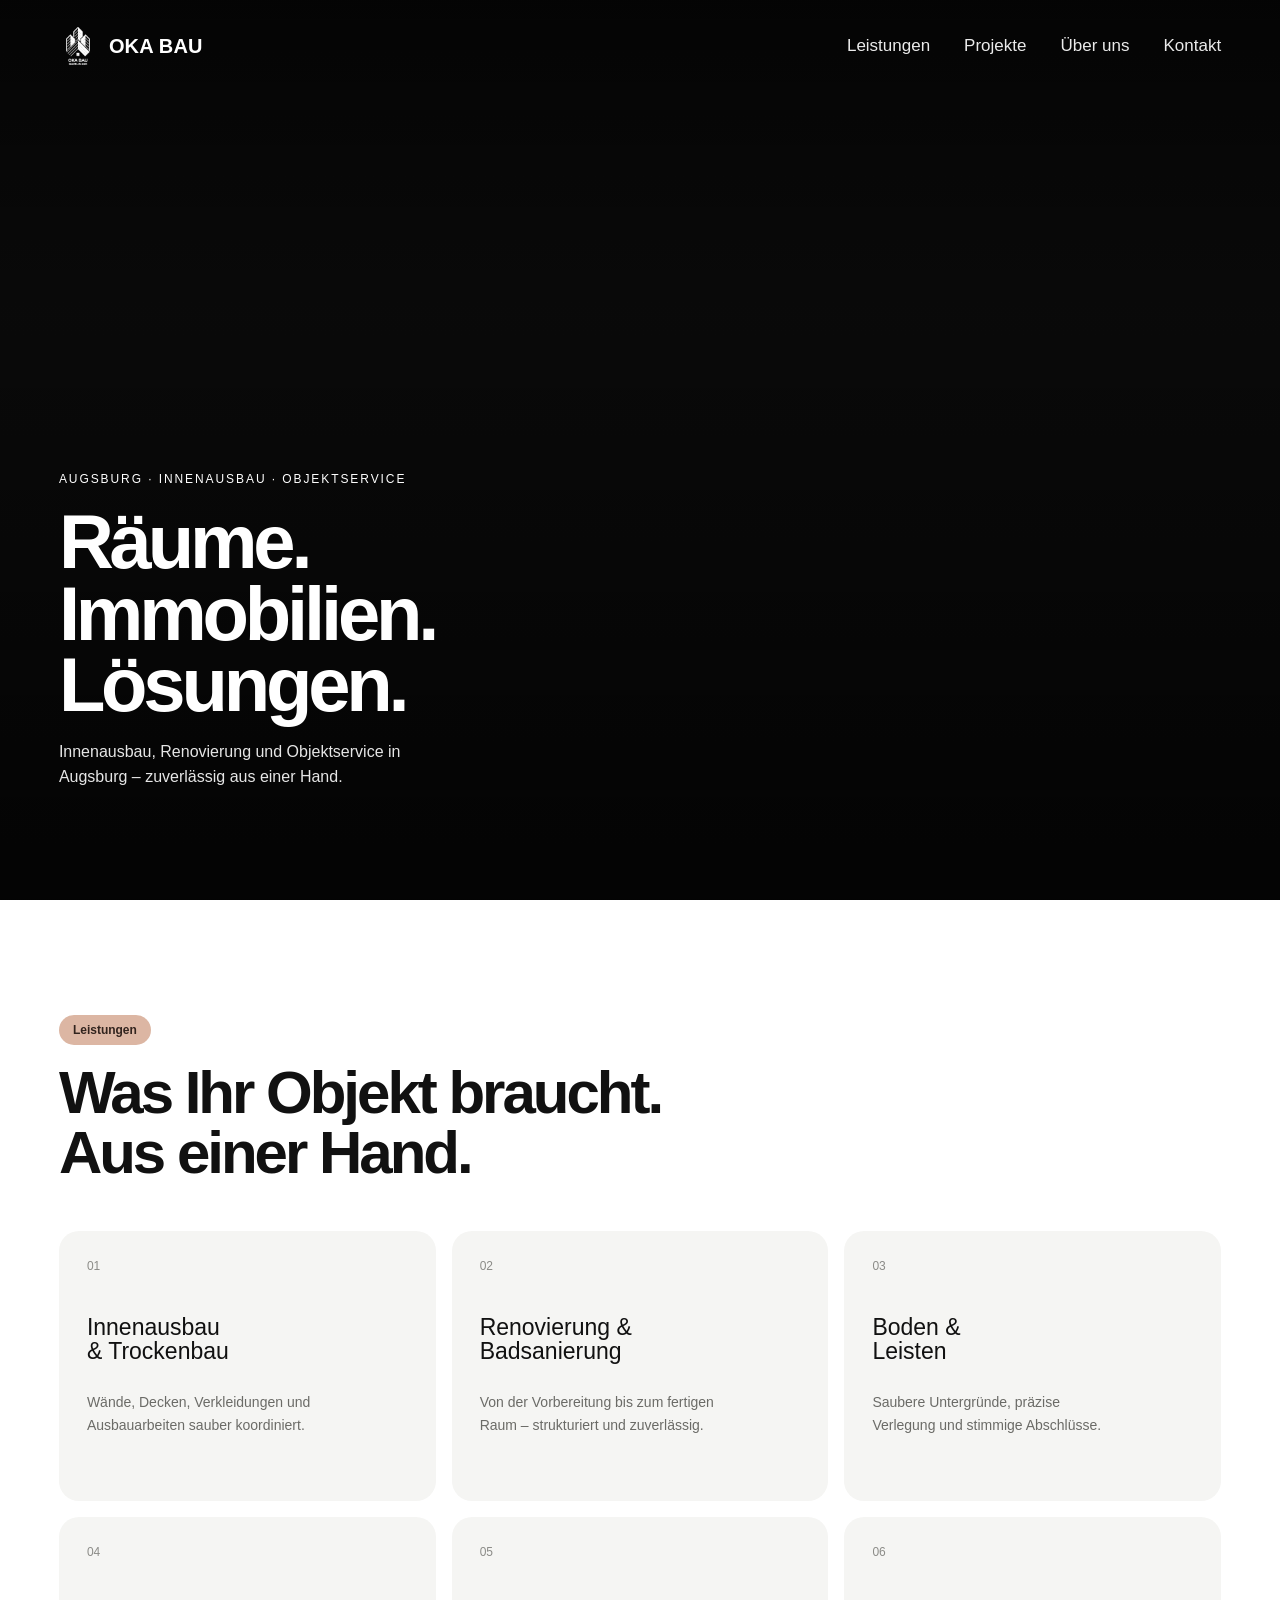
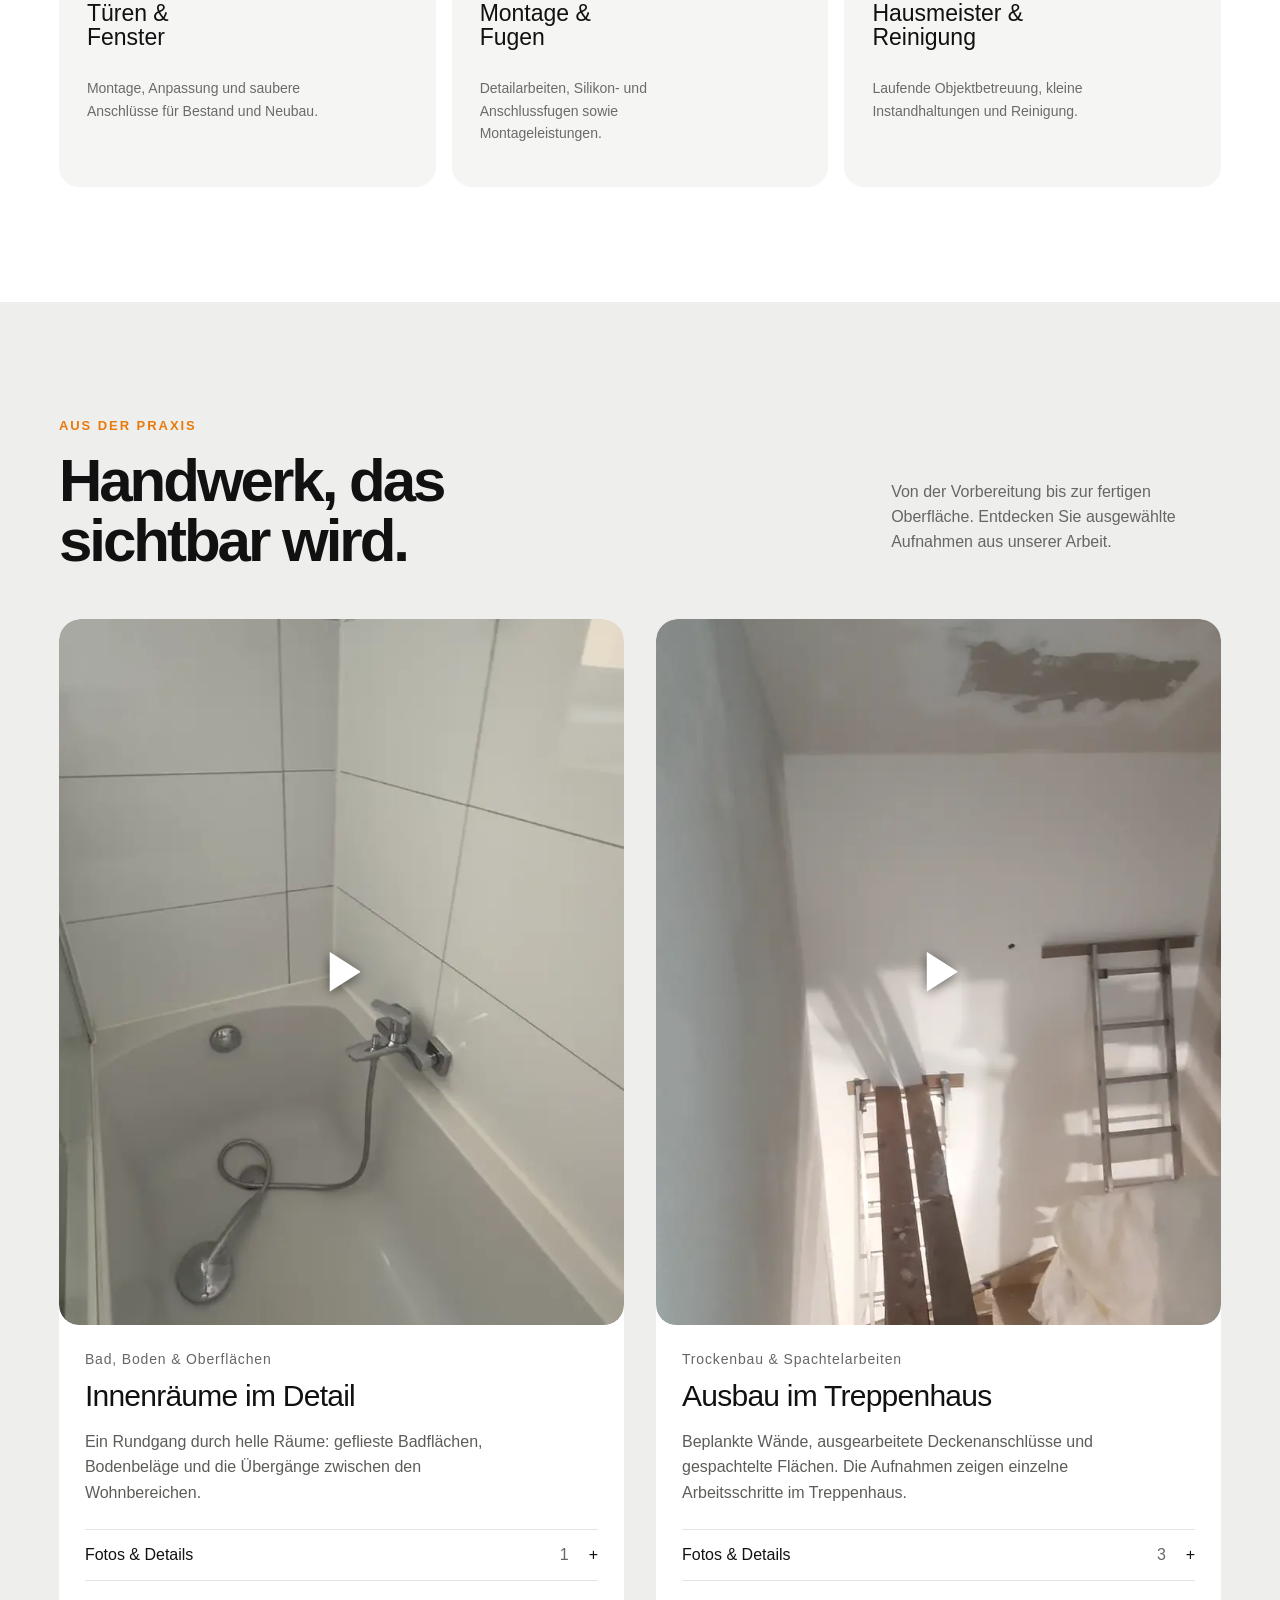
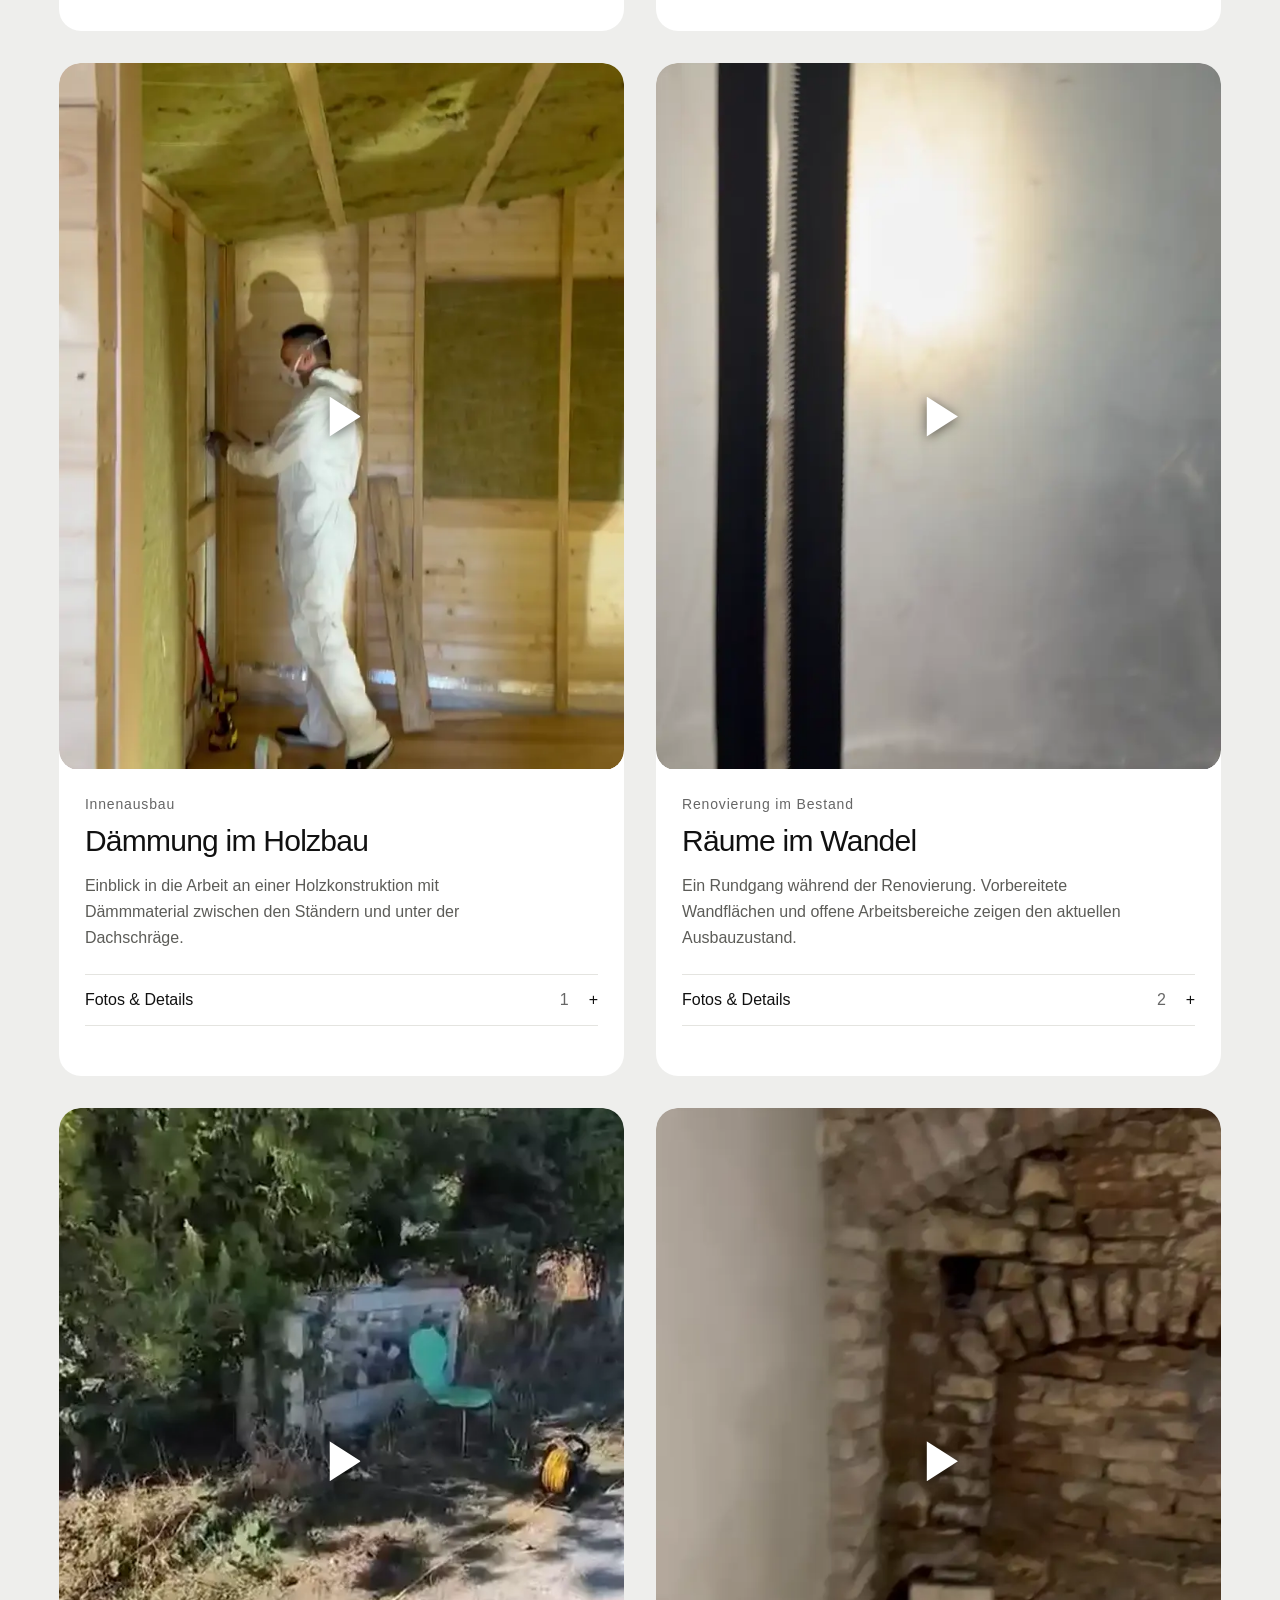
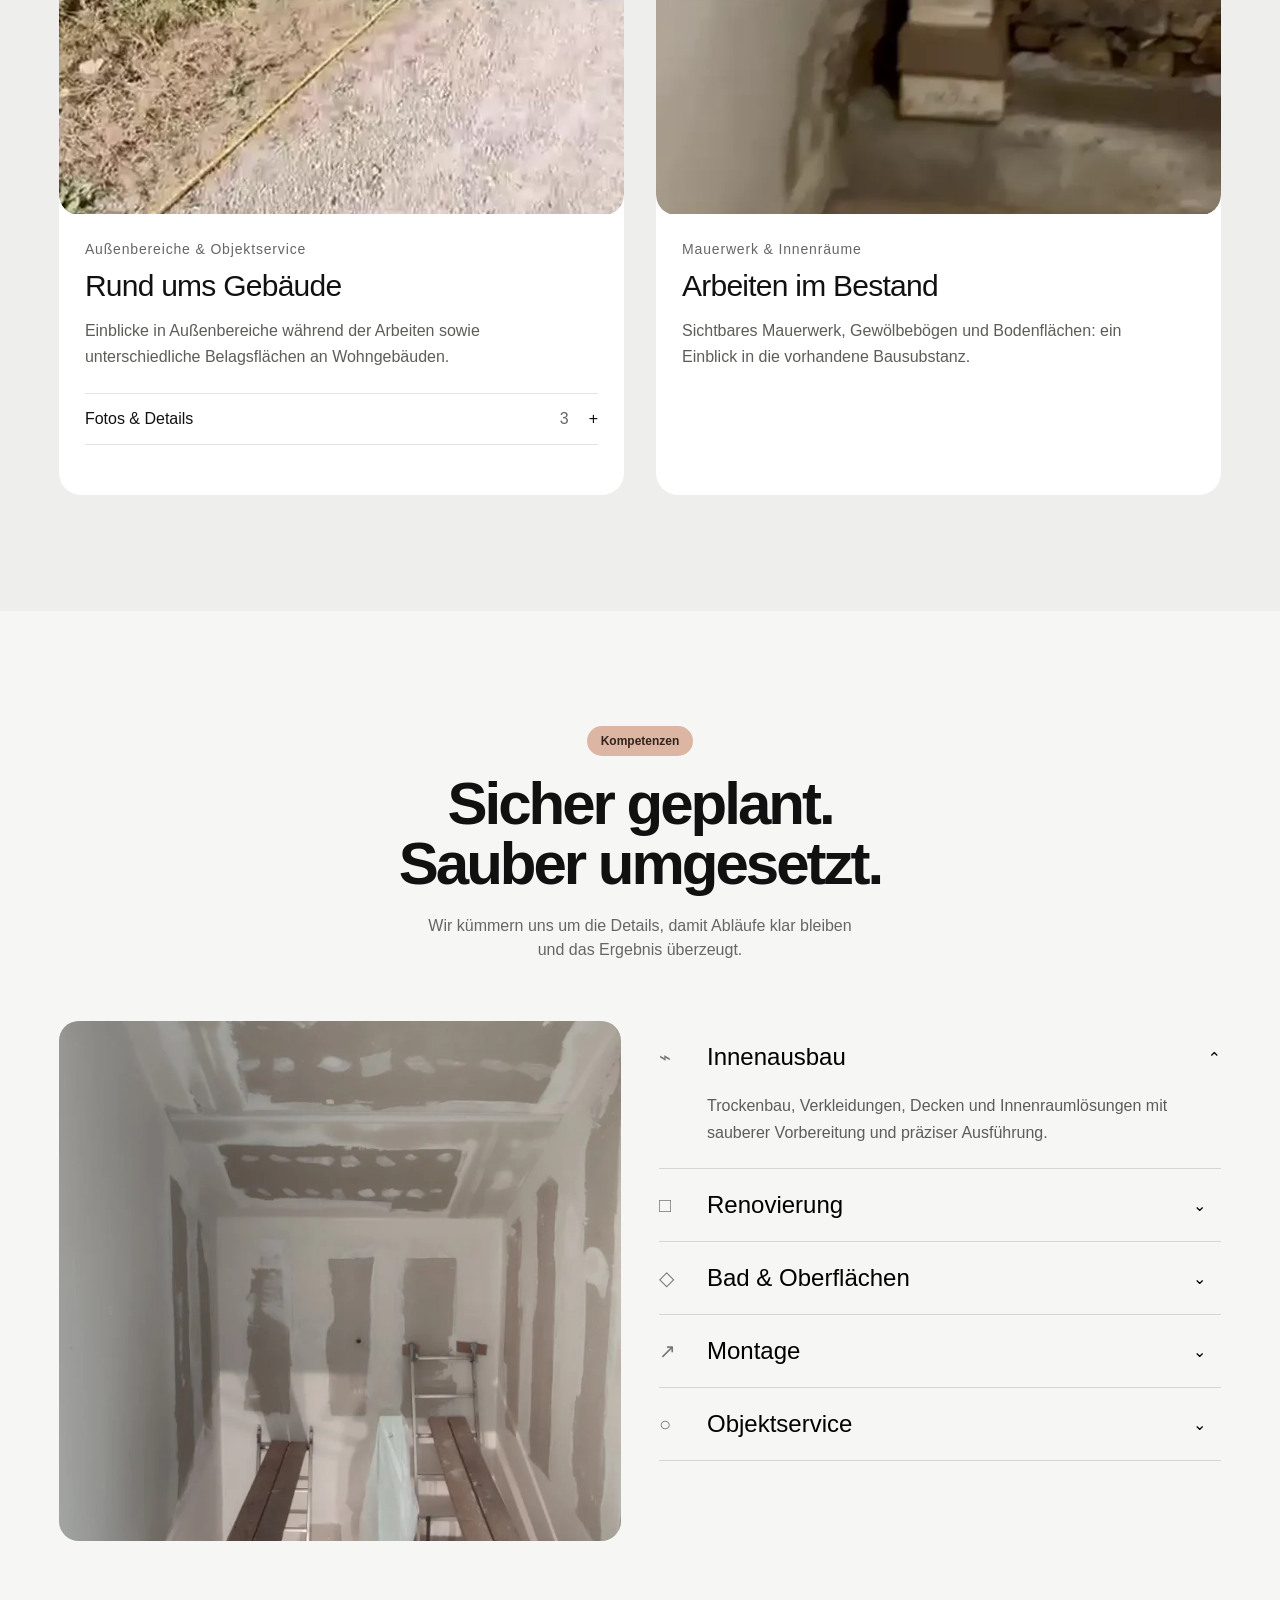
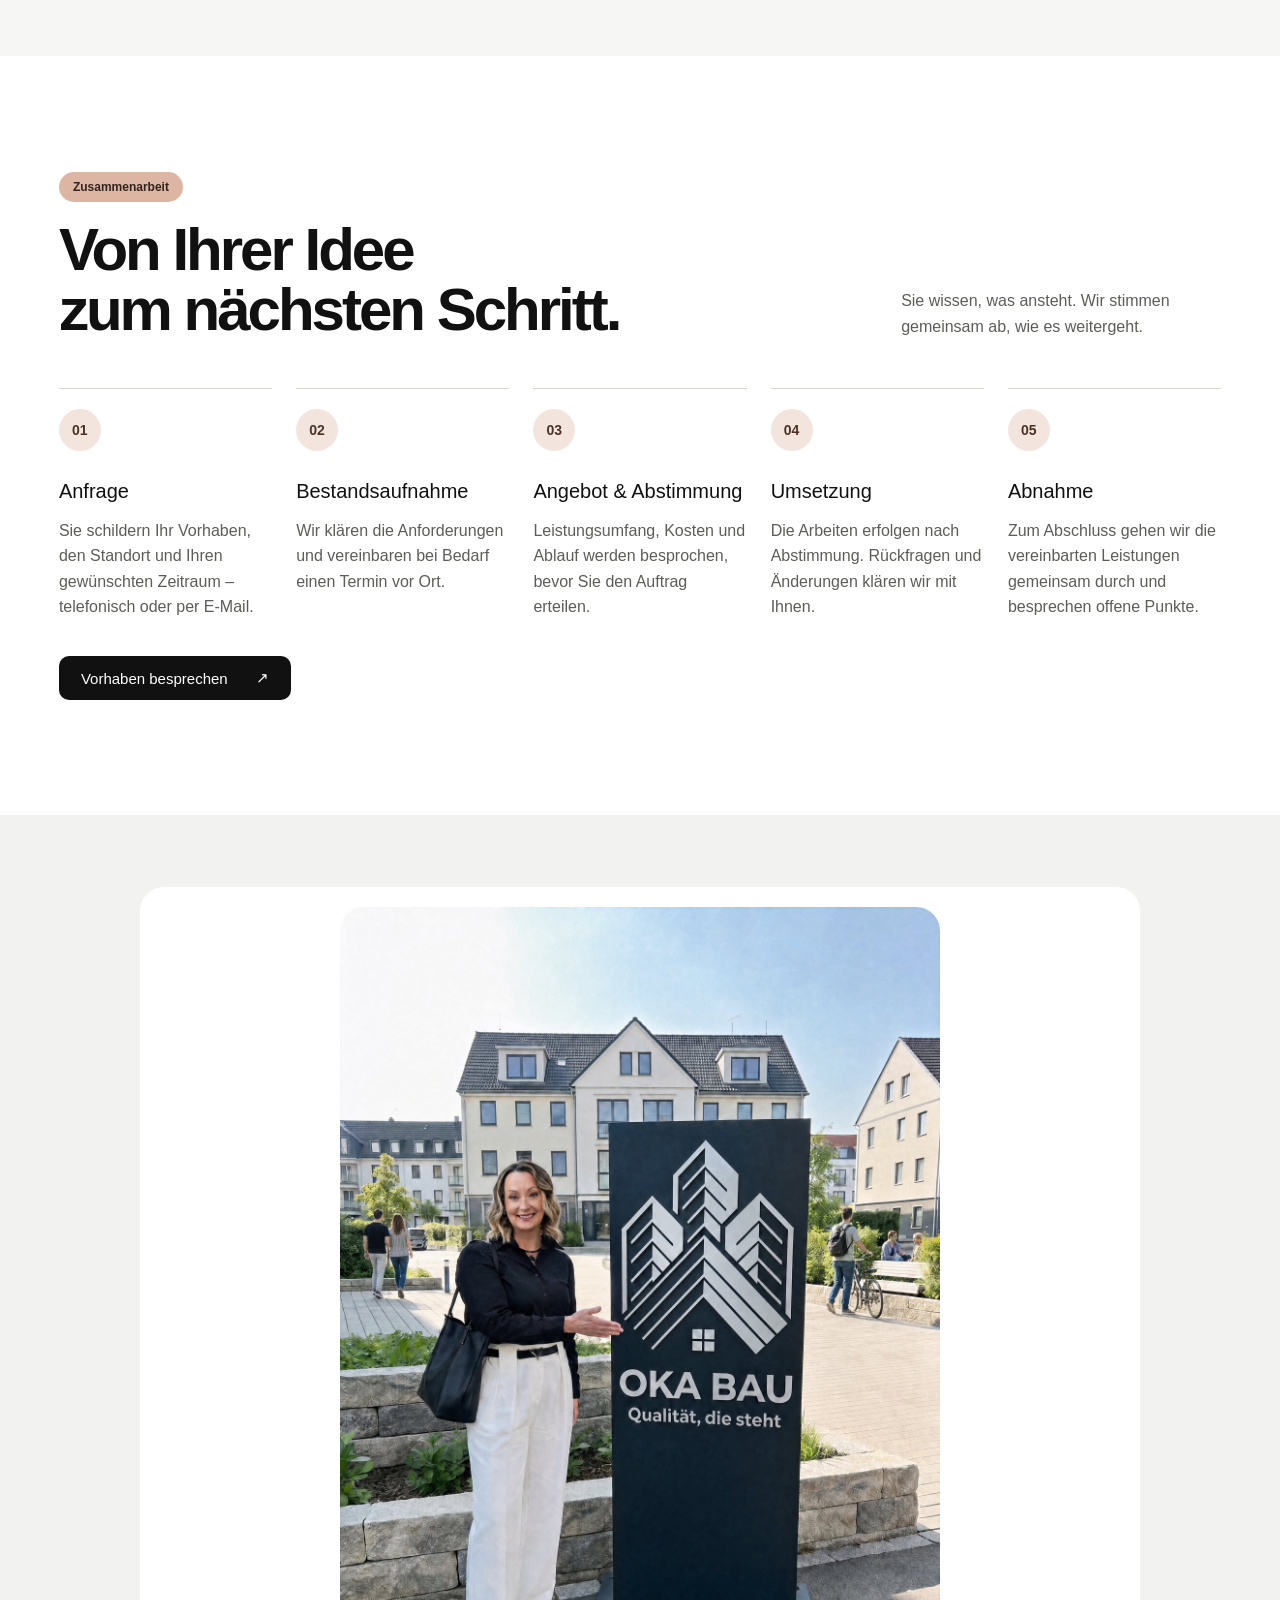
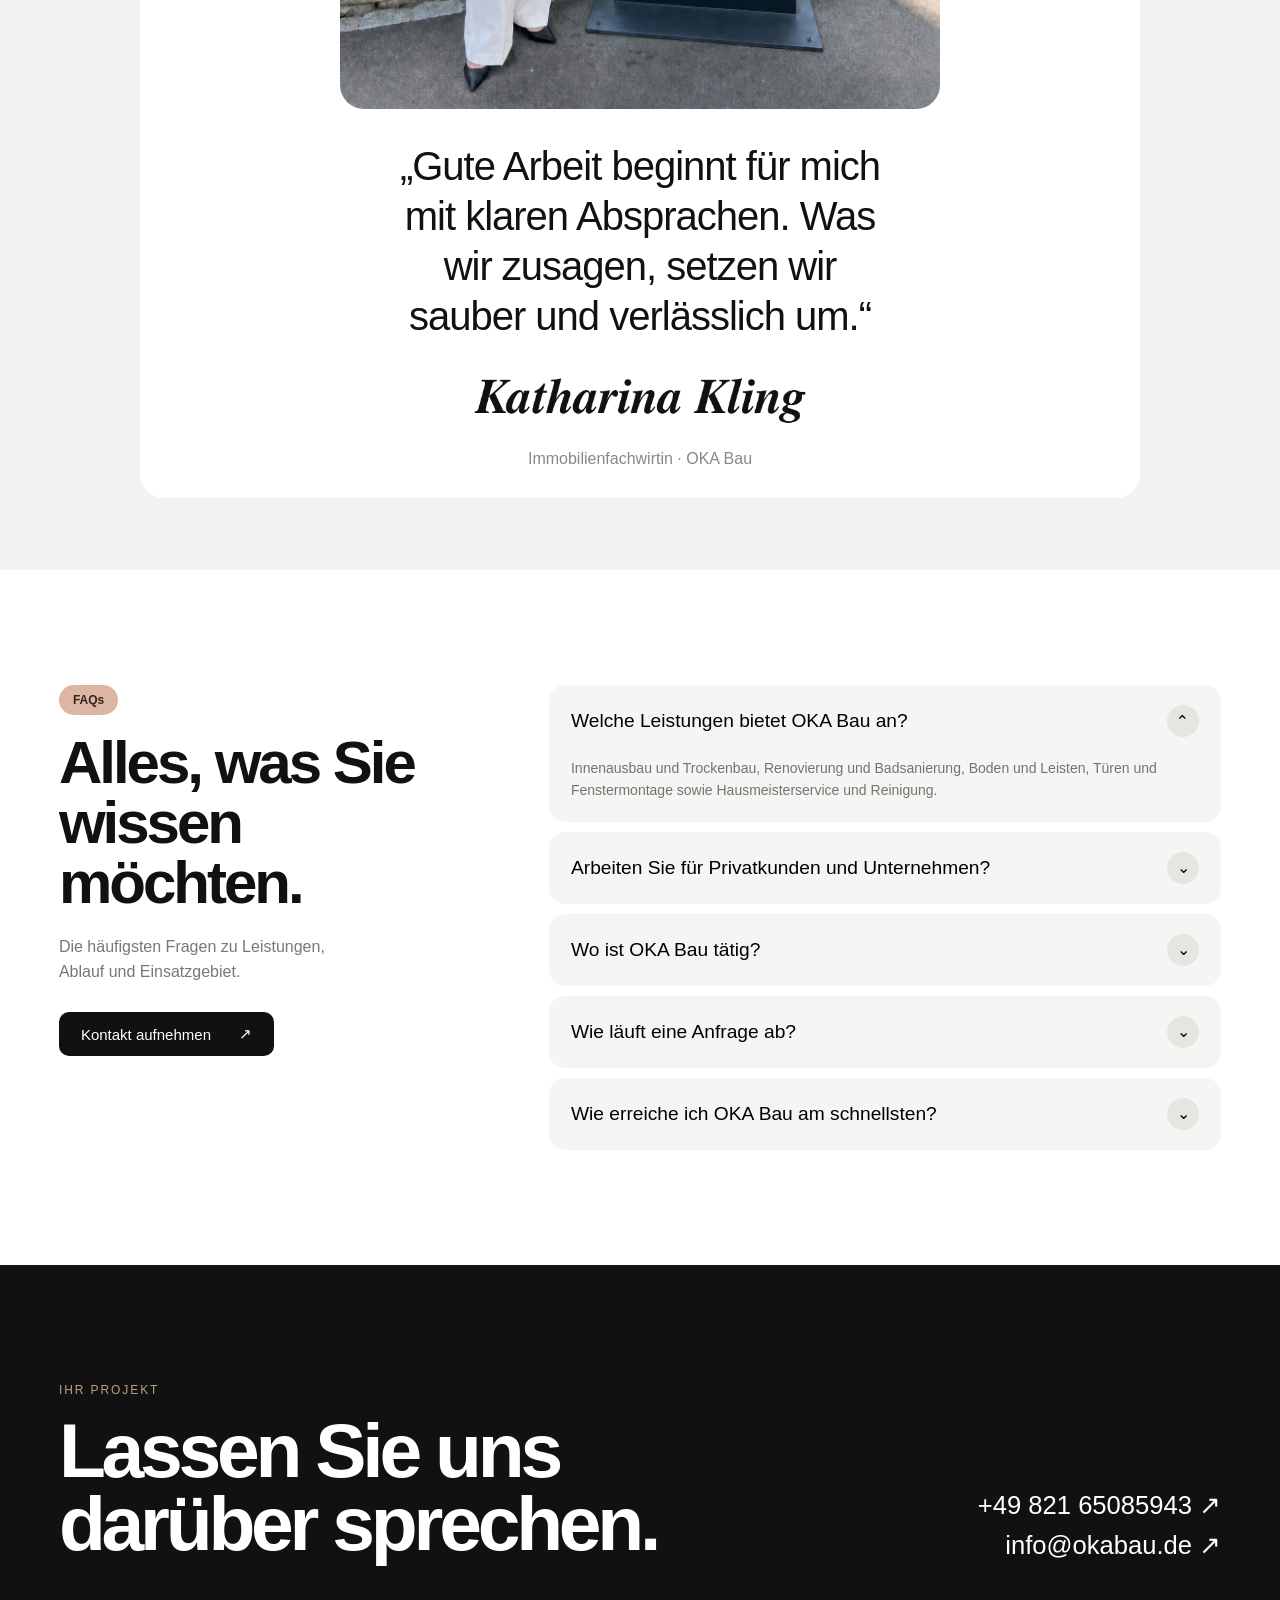
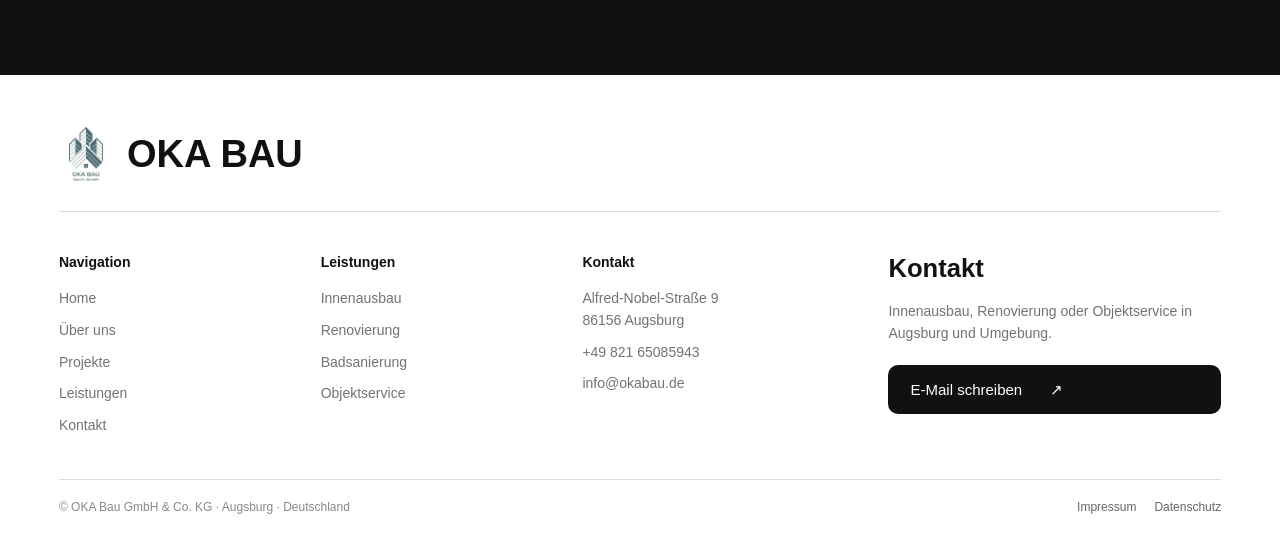
==== commit 8ceb62d7: "Add files via upload" ====
--- a/index.html
+++ b/index.html
@@ -1,28 +1,45 @@
-<!doctype html><html lang="de"><head><meta charset="utf-8"><meta name="viewport" content="width=device-width,initial-scale=1,viewport-fit=cover"><title>OKA Bau Augsburg — Innenausbau, Renovierung & Objektservice</title><meta name="description" content="OKA Bau GmbH & Co. KG in Augsburg: Innenausbau, Trockenbau, Renovierung, Badsanierung, Boden, Türen, Montage, Hausmeisterservice und Reinigung."><meta name="theme-color" content="#0a0a0a"><link rel="canonical" href="https://oka-bau.de/"><link rel="stylesheet" href="style.css"></head><body>
-<div class="heroWrap" id="home"><section class="hero"><video id="heroVideo" autoplay muted loop playsinline preload="auto"><source media="(max-width: 767px)" src="assets/hero-mobile.mp4" type="video/mp4"><source src="assets/hero.mp4" type="video/mp4"></video><div class="heroOverlay"></div><header class="nav"><a class="brand" href="#home"><img src="assets/logo.png" alt="OKA Bau"><span>OKA BAU</span></a><nav><a href="#services">Leistungen</a><a href="#projects">Projekte</a><a href="#director">Über uns</a><a href="#contact">Kontakt</a></nav><button class="menu" aria-label="Menü"><span></span><span></span></button></header><div class="heroContent"><div class="heroText"><div class="kicker reveal">AUGSBURG · INNENAUSBAU · OBJEKTSERVICE</div><h1 class="words">Räume. Immobilien. Lösungen.</h1><p class="reveal">Innenausbau, Renovierung und Objektservice in Augsburg – zuverlässig aus einer Hand.</p></div></div></section></div>
+<!doctype html><html lang="de"><head><meta charset="utf-8"><meta name="viewport" content="width=device-width,initial-scale=1,viewport-fit=cover"><title>OKA Bau Augsburg — Innenausbau, Renovierung & Objektservice</title><meta name="description" content="OKA Bau GmbH & Co. KG in Augsburg: Innenausbau, Trockenbau, Renovierung, Badsanierung, Boden, Türen, Montage, Hausmeisterservice und Reinigung."><meta name="theme-color" content="#0a0a0a"><link rel="canonical" href="https://oka-bau.de/"><link rel="stylesheet" href="style.css?v=media-4"><noscript><style>.reveal,.word{opacity:1;transform:none}.videoStart{display:none}</style></noscript></head><body>
+<div class="heroWrap" id="home"><section class="hero"><video id="heroVideo" autoplay muted loop playsinline preload="auto"><source media="(max-width: 767px)" src="assets/hero-mobile.mp4" type="video/mp4"><source src="assets/hero.mp4" type="video/mp4"></video><div class="heroOverlay"></div><header class="nav"><a class="brand" href="#home"><img src="assets/logo.png" alt="OKA Bau"><span>OKA BAU</span></a><nav id="mainNavigation"><a href="#services">Leistungen</a><a href="#projects">Projekte</a><a href="#director">Über uns</a><a href="#contact">Kontakt</a></nav><button class="menu" aria-label="Menü" aria-expanded="false" aria-controls="mainNavigation"><span></span><span></span></button></header><div class="heroContent"><div class="heroText"><div class="kicker reveal">AUGSBURG · INNENAUSBAU · OBJEKTSERVICE</div><h1 class="words">Räume. Immobilien. Lösungen.</h1><p class="reveal">Innenausbau, Renovierung und Objektservice in Augsburg – zuverlässig aus einer Hand.</p></div></div></section></div>
 <main>
-<section class="section services" id="services"><div class="sectionTop"><div><span class="pill reveal">Leistungen</span><h2 class="words">Was Ihr Objekt braucht.<br>Aus einer Hand.</h2></div><a class="btn black reveal" href="#contact">Projekt anfragen <span>↗</span></a></div><div class="serviceGrid">
-<article class="serviceCard reveal"><span>01</span><h3>Innenausbau & Trockenbau</h3><p>Wände, Decken, Verkleidungen und Ausbauarbeiten sauber koordiniert.</p><i>↗</i></article>
-<article class="serviceCard reveal"><span>02</span><h3>Renovierung & Badsanierung</h3><p>Von der Vorbereitung bis zum fertigen Raum – strukturiert und zuverlässig.</p><i>↗</i></article>
-<article class="serviceCard reveal"><span>03</span><h3>Boden & Leisten</h3><p>Saubere Untergründe, präzise Verlegung und stimmige Abschlüsse.</p><i>↗</i></article>
-<article class="serviceCard reveal"><span>04</span><h3>Türen & Fenster</h3><p>Montage, Anpassung und saubere Anschlüsse für Bestand und Neubau.</p><i>↗</i></article>
-<article class="serviceCard reveal"><span>05</span><h3>Montage & Fugen</h3><p>Detailarbeiten, Silikon- und Anschlussfugen sowie Montageleistungen.</p><i>↗</i></article>
-<article class="serviceCard reveal"><span>06</span><h3>Hausmeister & Reinigung</h3><p>Laufende Objektbetreuung, kleine Instandhaltungen und Reinigung.</p><i>↗</i></article>
+<section class="section services" id="services"><div class="sectionTop"><div><span class="pill reveal">Leistungen</span><h2 class="words">Was Ihr Objekt braucht.<br>Aus einer Hand.</h2></div></div><div class="serviceGrid">
+<a class="serviceCard reveal" href="#contact"><span>01</span><h3>Innenausbau & Trockenbau</h3><p>Wände, Decken, Verkleidungen und Ausbauarbeiten sauber koordiniert.</p></a>
+<a class="serviceCard reveal" href="#contact"><span>02</span><h3>Renovierung & Badsanierung</h3><p>Von der Vorbereitung bis zum fertigen Raum – strukturiert und zuverlässig.</p></a>
+<a class="serviceCard reveal" href="#contact"><span>03</span><h3>Boden & Leisten</h3><p>Saubere Untergründe, präzise Verlegung und stimmige Abschlüsse.</p></a>
+<a class="serviceCard reveal" href="#contact"><span>04</span><h3>Türen & Fenster</h3><p>Montage, Anpassung und saubere Anschlüsse für Bestand und Neubau.</p></a>
+<a class="serviceCard reveal" href="#contact"><span>05</span><h3>Montage & Fugen</h3><p>Detailarbeiten, Silikon- und Anschlussfugen sowie Montageleistungen.</p></a>
+<a class="serviceCard reveal" href="#contact"><span>06</span><h3>Hausmeister & Reinigung</h3><p>Laufende Objektbetreuung, kleine Instandhaltungen und Reinigung.</p></a>
 </div></section>
-<section class="section features"><div class="centerHead"><span class="pill reveal">Kompetenzen</span><h2 class="words">Sicher geplant.<br>Sauber umgesetzt.</h2><p class="reveal">Wir kümmern uns um die Details, damit Abläufe klar bleiben und das Ergebnis überzeugt.</p></div><div class="featureSplit"><div class="featureMedia reveal"><img id="featureImage" src="assets/feature-1.jpg" alt="OKA Bau Projekt"></div><div class="featureList">
-<div class="featureItem open reveal" data-img="assets/feature-1.jpg"><button><span class="icon">⌁</span><b>Innenausbau</b><em>⌄</em></button><div class="featureAnswer"><p>Trockenbau, Verkleidungen, Decken und Innenraumlösungen mit sauberer Vorbereitung und präziser Ausführung.</p></div></div>
-<div class="featureItem reveal" data-img="assets/feature-2.jpg"><button><span class="icon">□</span><b>Renovierung</b><em>⌄</em></button><div class="featureAnswer"><p>Bestehende Räume werden strukturiert überarbeitet – vom Untergrund bis zum fertigen Finish.</p></div></div>
-<div class="featureItem reveal" data-img="assets/feature-3.jpg"><button><span class="icon">◇</span><b>Bad & Oberflächen</b><em>⌄</em></button><div class="featureAnswer"><p>Koordinierte Badsanierung, Fliesen- und Oberflächenarbeiten für ein stimmiges Gesamtbild.</p></div></div>
-<div class="featureItem reveal" data-img="assets/feature-4.jpg"><button><span class="icon">↗</span><b>Montage</b><em>⌄</em></button><div class="featureAnswer"><p>Türen, Fenster, Leisten, Fugen und Montagearbeiten werden sauber in den Projektablauf integriert.</p></div></div>
-<div class="featureItem reveal" data-img="assets/feature-5.jpg"><button><span class="icon">○</span><b>Objektservice</b><em>⌄</em></button><div class="featureAnswer"><p>Hausmeisterservice, Reinigung und kleine Instandhaltungen für private und gewerbliche Objekte.</p></div></div>
+<section class="section projects" id="projects" aria-labelledby="projectsTitle"><div class="projectsHead"><div><div class="projectLabel reveal">AUS DER PRAXIS</div><h2 class="words" id="projectsTitle">Handwerk, das<br>sichtbar wird.</h2></div><p class="reveal">Von der Vorbereitung bis zur fertigen Oberfläche. Entdecken Sie ausgewählte Aufnahmen aus unserer Arbeit.</p></div><div class="projectGrid"><article class="projectCase reveal"><div class="projectVideo"><video playsinline disablepictureinpicture disableremoteplayback controlslist="nodownload nofullscreen noremoteplayback" preload="none" poster="assets/work/innenraeume-poster.webp" src="assets/work/innenraeume.mp4" aria-label="Innenräume im Detail" muted></video><button class="videoStart" type="button" aria-label="Video abspielen"><span class="playIcon" aria-hidden="true"></span><span class="pauseIcon" aria-hidden="true"></span></button></div><div class="projectDetails"><span class="projectStatus">Bad, Boden & Oberflächen</span><h3>Innenräume im Detail</h3><p>Ein Rundgang durch helle Räume: geflieste Badflächen, Bodenbeläge und die Übergänge zwischen den Wohnbereichen.</p><details class="projectGallery"><summary>Fotos & Details <span>1</span></summary><div class="projectPhotos"><a class="galleryPhoto" href="assets/work/dekorwand.webp" data-gallery aria-label="Foto vergrößern: Dekorative Wandoberfläche im Schlafzimmer"><img src="assets/work/dekorwand.webp" alt="Dekorative Wandoberfläche im Schlafzimmer" loading="lazy" decoding="async"><span>Foto ansehen</span></a></div></details></div></article><article class="projectCase reveal"><div class="projectVideo"><video playsinline disablepictureinpicture disableremoteplayback controlslist="nodownload nofullscreen noremoteplayback" preload="none" poster="assets/work/treppenhaus-poster.webp" src="assets/work/treppenhaus.mp4" aria-label="Ausbau im Treppenhaus" muted></video><button class="videoStart" type="button" aria-label="Video abspielen"><span class="playIcon" aria-hidden="true"></span><span class="pauseIcon" aria-hidden="true"></span></button></div><div class="projectDetails"><span class="projectStatus">Trockenbau & Spachtelarbeiten</span><h3>Ausbau im Treppenhaus</h3><p>Beplankte Wände, ausgearbeitete Deckenanschlüsse und gespachtelte Flächen. Die Aufnahmen zeigen einzelne Arbeitsschritte im Treppenhaus.</p><details class="projectGallery"><summary>Fotos & Details <span>3</span></summary><div class="projectPhotos"><a class="galleryPhoto" href="assets/work/treppenhaus-beplankung.webp" data-gallery aria-label="Foto vergrößern: Beplankung im Treppenhaus"><img src="assets/work/treppenhaus-beplankung.webp" alt="Beplankung im Treppenhaus" loading="lazy" decoding="async"><span>Foto ansehen</span></a><a class="galleryPhoto" href="assets/work/treppenhaus.webp" data-gallery aria-label="Foto vergrößern: Wände und Decke während der Spachtelarbeiten"><img src="assets/work/treppenhaus.webp" alt="Wände und Decke während der Spachtelarbeiten" loading="lazy" decoding="async"><span>Foto ansehen</span></a><a class="galleryPhoto" href="assets/work/deckendetail.webp" data-gallery aria-label="Foto vergrößern: Detail eines Deckenanschlusses"><img src="assets/work/deckendetail.webp" alt="Detail eines Deckenanschlusses" loading="lazy" decoding="async"><span>Foto ansehen</span></a></div></details></div></article><article class="projectCase reveal"><div class="projectVideo"><video playsinline disablepictureinpicture disableremoteplayback controlslist="nodownload nofullscreen noremoteplayback" preload="none" poster="assets/work/daemmung-poster.webp" src="assets/work/daemmung.mp4" aria-label="Dämmung im Holzbau" muted></video><button class="videoStart" type="button" aria-label="Video abspielen"><span class="playIcon" aria-hidden="true"></span><span class="pauseIcon" aria-hidden="true"></span></button></div><div class="projectDetails"><span class="projectStatus">Innenausbau</span><h3>Dämmung im Holzbau</h3><p>Einblick in die Arbeit an einer Holzkonstruktion mit Dämmmaterial zwischen den Ständern und unter der Dachschräge.</p><details class="projectGallery"><summary>Fotos & Details <span>1</span></summary><div class="projectPhotos"><a class="galleryPhoto" href="assets/work/daemmung.webp" data-gallery aria-label="Foto vergrößern: Einsetzen von Dämmmaterial in eine Holzkonstruktion"><img src="assets/work/daemmung.webp" alt="Einsetzen von Dämmmaterial in eine Holzkonstruktion" loading="lazy" decoding="async"><span>Foto ansehen</span></a></div></details></div></article><article class="projectCase reveal"><div class="projectVideo"><video playsinline disablepictureinpicture disableremoteplayback controlslist="nodownload nofullscreen noremoteplayback" preload="none" poster="assets/work/renovierung-poster.webp" src="assets/work/renovierung.mp4" aria-label="Räume im Wandel" muted></video><button class="videoStart" type="button" aria-label="Video abspielen"><span class="playIcon" aria-hidden="true"></span><span class="pauseIcon" aria-hidden="true"></span></button></div><div class="projectDetails"><span class="projectStatus">Renovierung im Bestand</span><h3>Räume im Wandel</h3><p>Ein Rundgang während der Renovierung. Vorbereitete Wandflächen und offene Arbeitsbereiche zeigen den aktuellen Ausbauzustand.</p><details class="projectGallery"><summary>Fotos & Details <span>2</span></summary><div class="projectPhotos"><a class="galleryPhoto" href="assets/work/staenderwand.webp" data-gallery aria-label="Foto vergrößern: Metallständerwand während des Innenausbaus"><img src="assets/work/staenderwand.webp" alt="Metallständerwand während des Innenausbaus" loading="lazy" decoding="async"><span>Foto ansehen</span></a><a class="galleryPhoto" href="assets/work/bad-vorbereitung.webp" data-gallery aria-label="Foto vergrößern: Geöffnete Wandflächen im Bad während der Vorbereitung"><img src="assets/work/bad-vorbereitung.webp" alt="Geöffnete Wandflächen im Bad während der Vorbereitung" loading="lazy" decoding="async"><span>Foto ansehen</span></a></div></details></div></article><article class="projectCase reveal"><div class="projectVideo"><video playsinline disablepictureinpicture disableremoteplayback controlslist="nodownload nofullscreen noremoteplayback" preload="none" poster="assets/work/aussenarbeiten-poster.webp" src="assets/work/aussenarbeiten.mp4" aria-label="Rund ums Gebäude" muted></video><button class="videoStart" type="button" aria-label="Video abspielen"><span class="playIcon" aria-hidden="true"></span><span class="pauseIcon" aria-hidden="true"></span></button></div><div class="projectDetails"><span class="projectStatus">Außenbereiche & Objektservice</span><h3>Rund ums Gebäude</h3><p>Einblicke in Außenbereiche während der Arbeiten sowie unterschiedliche Belagsflächen an Wohngebäuden.</p><details class="projectGallery"><summary>Fotos & Details <span>3</span></summary><div class="projectPhotos"><a class="galleryPhoto" href="assets/work/aussenbereich.webp" data-gallery aria-label="Foto vergrößern: Plattenbelag entlang eines Gebäudes"><img src="assets/work/aussenbereich.webp" alt="Plattenbelag entlang eines Gebäudes" loading="lazy" decoding="async"><span>Foto ansehen</span></a><a class="galleryPhoto" href="assets/work/balkon.webp" data-gallery aria-label="Foto vergrößern: Balkon mit grauem Plattenbelag"><img src="assets/work/balkon.webp" alt="Balkon mit grauem Plattenbelag" loading="lazy" decoding="async"><span>Foto ansehen</span></a><a class="galleryPhoto" href="assets/work/aussen-bestand.webp" data-gallery aria-label="Foto vergrößern: Außenfläche während der Arbeiten"><img src="assets/work/aussen-bestand.webp" alt="Außenfläche während der Arbeiten" loading="lazy" decoding="async"><span>Foto ansehen</span></a></div></details></div></article><article class="projectCase reveal"><div class="projectVideo"><video playsinline disablepictureinpicture disableremoteplayback controlslist="nodownload nofullscreen noremoteplayback" preload="none" poster="assets/work/gewolbe-poster.webp" src="assets/work/gewolbe.mp4" aria-label="Arbeiten im Bestand" muted></video><button class="videoStart" type="button" aria-label="Video abspielen"><span class="playIcon" aria-hidden="true"></span><span class="pauseIcon" aria-hidden="true"></span></button></div><div class="projectDetails"><span class="projectStatus">Mauerwerk & Innenräume</span><h3>Arbeiten im Bestand</h3><p>Sichtbares Mauerwerk, Gewölbebögen und Bodenflächen: ein Einblick in die vorhandene Bausubstanz.</p></div></article></div></section>
+<section class="section features"><div class="centerHead"><span class="pill reveal">Kompetenzen</span><h2 class="words">Sicher geplant.<br>Sauber umgesetzt.</h2><p class="reveal">Wir kümmern uns um die Details, damit Abläufe klar bleiben und das Ergebnis überzeugt.</p></div><div class="featureSplit"><div class="featureMedia reveal"><img id="featureImage" src="assets/work/treppenhaus.webp" alt="Gespachtelte Wände und Decken im Treppenhaus" width="719" height="1600" loading="lazy"></div><div class="featureList">
+<div class="featureItem open reveal" data-img="assets/work/treppenhaus.webp" data-alt="Gespachtelte Wände und Decken im Treppenhaus"><button><span class="icon">⌁</span><b>Innenausbau</b><em>⌄</em></button><div class="featureAnswer"><p>Trockenbau, Verkleidungen, Decken und Innenraumlösungen mit sauberer Vorbereitung und präziser Ausführung.</p></div></div>
+<div class="featureItem reveal" data-img="assets/work/dekorwand.webp" data-alt="Dekorative Wandgestaltung im Schlafzimmer"><button><span class="icon">□</span><b>Renovierung</b><em>⌄</em></button><div class="featureAnswer"><p>Bestehende Räume werden strukturiert überarbeitet – vom Untergrund bis zum fertigen Finish.</p></div></div>
+<div class="featureItem reveal" data-img="assets/work/innenraeume-poster.webp" data-alt="Geflieste Dusche und Badoberflächen"><button><span class="icon">◇</span><b>Bad & Oberflächen</b><em>⌄</em></button><div class="featureAnswer"><p>Koordinierte Badsanierung, Fliesen- und Oberflächenarbeiten für ein stimmiges Gesamtbild.</p></div></div>
+<div class="featureItem reveal" data-img="assets/work/staenderwand.webp" data-alt="Metallständerwerk für eine neue Raumaufteilung"><button><span class="icon">↗</span><b>Montage</b><em>⌄</em></button><div class="featureAnswer"><p>Türen, Fenster, Leisten, Fugen und Montagearbeiten werden sauber in den Projektablauf integriert.</p></div></div>
+<div class="featureItem reveal" data-img="assets/work/balkon.webp" data-alt="Balkonfläche mit grauen Platten"><button><span class="icon">○</span><b>Objektservice</b><em>⌄</em></button><div class="featureAnswer"><p>Hausmeisterservice, Reinigung und kleine Instandhaltungen für private und gewerbliche Objekte.</p></div></div>
 </div></div></section>
-<section class="section director" id="director"><div class="directorTop"><h2 class="words">Verantwortung beginnt<br>mit klaren Zusagen.</h2><span class="muted reveal">Geschäftsleitung</span></div><div class="directorCard reveal"><img src="https://d2ol7oe51mr4n9.cloudfront.net/user_3Ih7wajw3uQRUhXigX4YtxTyMim/d1ce19bd-314a-4a37-80c1-ffca8a1dcc3a.jpg" alt="Katharina Kling" loading="lazy"><div><blockquote>„Gute Arbeit beginnt für mich mit klaren Absprachen. Was wir zusagen, setzen wir sauber und verlässlich um.“</blockquote><img class="directorSignature" src="assets/katharina-signature.png" alt="Katharina Kling"><span>Immobilienfachwirtin · OKA Bau</span></div></div></section>
-<section class="section projects" id="projects"><div class="projectsHead"><div><div class="projectLabel reveal"><i></i> PROJEKTE</div><h2 class="words">Echte Arbeit.<br>Echte Projekte.</h2></div><p class="reveal">Keine Stockbilder. In den Projektkarten sehen Sie ausschließlich echte Videoaufnahmen unserer Arbeiten.</p></div><div class="projectGrid">
-<article class="projectVideo featured reveal"><video playsinline preload="auto" poster="assets/project-1.jpg" src="assets/project-1.mp4"></video><div class="projectShade"></div><span class="videoTag">VIDEO · KLICKEN</span><div class="projectCaption"><b>Bad & Innenausbau</b><small>Projektvideo</small></div></article>
-<div class="projectStack"><article class="projectVideo reveal"><video playsinline preload="auto" poster="assets/project-2.jpg" src="assets/project-2.mp4"></video><div class="projectShade"></div><span class="videoTag">VIDEO · KLICKEN</span><div class="projectCaption"><b>Treppen & Bestand</b><small>Projektvideo</small></div></article><article class="projectVideo reveal"><video playsinline preload="auto" poster="assets/project-3.jpg" src="assets/project-3.mp4"></video><div class="projectShade"></div><span class="videoTag">VIDEO · KLICKEN</span><div class="projectCaption"><b>Decke & Wände</b><small>Projektvideo</small></div></article></div>
-</div></section>
-<section class="section faq" id="faq"><div class="faqIntro"><span class="pill reveal">FAQs</span><h2 class="words">Alles, was Sie<br>wissen möchten.</h2><p class="reveal">Die häufigsten Fragen zu Leistungen, Ablauf und Einsatzgebiet.</p><a class="btn black reveal" href="#contact">Kontakt aufnehmen <span>↗</span></a></div><div class="faqList"><div class="faqItem open reveal"><button><b>Welche Leistungen bietet OKA Bau an?</b><span>⌄</span></button><div class="faqAnswer"><p>Innenausbau und Trockenbau, Renovierung und Badsanierung, Boden und Leisten, Türen und Fenstermontage sowie Hausmeisterservice und Reinigung.</p></div></div><div class="faqItem reveal"><button><b>Arbeiten Sie für Privatkunden und Unternehmen?</b><span>⌄</span></button><div class="faqAnswer"><p>Ja. Wir unterstützen private Renovierungsprojekte ebenso wie gewerbliche Objekte und Hausverwaltungen.</p></div></div><div class="faqItem reveal"><button><b>Wo ist OKA Bau tätig?</b><span>⌄</span></button><div class="faqAnswer"><p>Der Schwerpunkt liegt in Augsburg und Umgebung. Den genauen Einsatzort klären wir bei Ihrer Anfrage.</p></div></div><div class="faqItem reveal"><button><b>Wie läuft eine Anfrage ab?</b><span>⌄</span></button><div class="faqAnswer"><p>Sie nennen uns Objekt, Leistung und Terminrahmen. Danach stimmen wir den Umfang ab und planen die nächsten Schritte.</p></div></div><div class="faqItem reveal"><button><b>Wie erreiche ich OKA Bau am schnellsten?</b><span>⌄</span></button><div class="faqAnswer"><p>Telefonisch unter +49 821 65085943 oder per E-Mail an info@okabau.de.</p></div></div></div></section>
+<section class="section process" id="process" aria-labelledby="processTitle">
+  <div class="sectionTop"><div><span class="pill reveal">Zusammenarbeit</span><h2 class="words" id="processTitle">Von Ihrer Idee<br>zum nächsten Schritt.</h2></div><p class="processIntro reveal">Sie wissen, was ansteht. Wir stimmen gemeinsam ab, wie es weitergeht.</p></div>
+  <ol class="processSteps">
+    <li class="reveal"><span class="stepNumber" aria-hidden="true">01</span><h3>Anfrage</h3><p>Sie schildern Ihr Vorhaben, den Standort und Ihren gewünschten Zeitraum – telefonisch oder per E-Mail.</p></li>
+    <li class="reveal"><span class="stepNumber" aria-hidden="true">02</span><h3>Bestandsaufnahme</h3><p>Wir klären die Anforderungen und vereinbaren bei Bedarf einen Termin vor Ort.</p></li>
+    <li class="reveal"><span class="stepNumber" aria-hidden="true">03</span><h3>Angebot & Abstimmung</h3><p>Leistungsumfang, Kosten und Ablauf werden besprochen, bevor Sie den Auftrag erteilen.</p></li>
+    <li class="reveal"><span class="stepNumber" aria-hidden="true">04</span><h3>Umsetzung</h3><p>Die Arbeiten erfolgen nach Abstimmung. Rückfragen und Änderungen klären wir mit Ihnen.</p></li>
+    <li class="reveal"><span class="stepNumber" aria-hidden="true">05</span><h3>Abnahme</h3><p>Zum Abschluss gehen wir die vereinbarten Leistungen gemeinsam durch und besprechen offene Punkte.</p></li>
+  </ol>
+  <a class="btn black reveal" href="#contact">Vorhaben besprechen <span aria-hidden="true">↗</span></a>
+</section>
+<section class="section director" id="director" aria-label="Katharina Kling, Geschäftsleitung">
+  <div class="directorCard reveal">
+    <img class="directorPortrait" src="assets/director.jpg" width="2480" height="3312" alt="Katharina Kling bei OKA Bau" loading="lazy">
+    <div>
+      <blockquote>„Gute Arbeit beginnt für mich mit klaren Absprachen. Was wir zusagen, setzen wir sauber und verlässlich um.“</blockquote>
+      <img class="directorSignature" src="assets/katharina-signature.png" width="1088" height="191" alt="Katharina Kling" loading="lazy">
+      <span>Immobilienfachwirtin · OKA Bau</span>
+    </div>
+  </div>
+</section>
+<section class="section faq" id="faq"><div class="faqIntro"><span class="pill reveal">FAQs</span><h2 class="words">Alles, was Sie<br>wissen möchten.</h2><p class="reveal">Die häufigsten Fragen zu Leistungen, Ablauf und Einsatzgebiet.</p><a class="btn black reveal" href="#contact">Kontakt aufnehmen <span>↗</span></a></div><div class="faqList"><div class="faqItem open reveal"><button><b>Welche Leistungen bietet OKA Bau an?</b><span>⌄</span></button><div class="faqAnswer"><p>Innenausbau und Trockenbau, Renovierung und Badsanierung, Boden und Leisten, Türen und Fenstermontage sowie Hausmeisterservice und Reinigung.</p></div></div><div class="faqItem reveal"><button><b>Arbeiten Sie für Privatkunden und Unternehmen?</b><span>⌄</span></button><div class="faqAnswer"><p>Ja. Wir unterstützen private Renovierungsprojekte ebenso wie gewerbliche Objekte und Hausverwaltungen.</p></div></div><div class="faqItem reveal"><button><b>Wo ist OKA Bau tätig?</b><span>⌄</span></button><div class="faqAnswer"><p>Der Schwerpunkt liegt in Augsburg und Umgebung. Den genauen Einsatzort klären wir bei Ihrer Anfrage.</p></div></div><div class="faqItem reveal"><button><b>Wie läuft eine Anfrage ab?</b><span>⌄</span></button><div class="faqAnswer"><p>Sie nennen uns Objekt, Leistung und Terminrahmen. Danach klären wir den Bestand, stimmen das Angebot ab und planen die Umsetzung bis zur gemeinsamen Abnahme.</p></div></div><div class="faqItem reveal"><button><b>Wie erreiche ich OKA Bau am schnellsten?</b><span>⌄</span></button><div class="faqAnswer"><p>Telefonisch unter +49 821 65085943 oder per E-Mail an info@okabau.de.</p></div></div></div></section>
 <section class="contactBand" id="contact"><div><span class="reveal">IHR PROJEKT</span><h2 class="words">Lassen Sie uns<br>darüber sprechen.</h2></div><div class="contactLinks reveal"><a href="tel:+4982165085943">+49 821 65085943 ↗</a><a href="mailto:info@okabau.de">info@okabau.de ↗</a></div></section>
 </main>
-<footer><div class="footerBrand"><a href="#home"><img src="assets/logo.png" alt="OKA Bau"><span>OKA BAU</span></a></div><div class="footerCols"><div><b>Navigation</b><a href="#home">Home</a><a href="#director">Über uns</a><a href="#projects">Projekte</a><a href="#services">Leistungen</a><a href="#contact">Kontakt</a></div><div><b>Leistungen</b><a href="#services">Innenausbau</a><a href="#services">Renovierung</a><a href="#services">Badsanierung</a><a href="#services">Objektservice</a></div><div><b>Kontakt</b><span>Alfred-Nobel-Straße 9<br>86156 Augsburg</span><a href="tel:+4982165085943">+49 821 65085943</a><a href="mailto:info@okabau.de">info@okabau.de</a></div><div class="footerCta"><b>Projekt anfragen</b><p>Innenausbau, Renovierung oder Objektservice in Augsburg und Umgebung.</p><a class="btn black" href="mailto:info@okabau.de">E-Mail schreiben <span>↗</span></a></div></div><div class="footerBottom"><span>© OKA Bau GmbH & Co. KG · Augsburg · Deutschland</span><span class="legalLinks"><a href="impressum.html">Impressum</a><a href="datenschutz.html">Datenschutz</a></span></div></footer>
-<script src="script.js"></script></body></html>+<footer><div class="footerBrand"><a href="#home"><img src="assets/logo.png" alt="OKA Bau"><span>OKA BAU</span></a></div><div class="footerCols"><div><b>Navigation</b><a href="#home">Home</a><a href="#director">Über uns</a><a href="#projects">Projekte</a><a href="#services">Leistungen</a><a href="#contact">Kontakt</a></div><div><b>Leistungen</b><a href="#services">Innenausbau</a><a href="#services">Renovierung</a><a href="#services">Badsanierung</a><a href="#services">Objektservice</a></div><div><b>Kontakt</b><span>Alfred-Nobel-Straße 9<br>86156 Augsburg</span><a href="tel:+4982165085943">+49 821 65085943</a><a href="mailto:info@okabau.de">info@okabau.de</a></div><div class="footerCta"><b>Kontakt</b><p>Innenausbau, Renovierung oder Objektservice in Augsburg und Umgebung.</p><a class="btn black" href="mailto:info@okabau.de">E-Mail schreiben <span>↗</span></a></div></div><div class="footerBottom"><span>© OKA Bau GmbH & Co. KG · Augsburg · Deutschland</span><span class="legalLinks"><a href="impressum.html">Impressum</a><a href="datenschutz.html">Datenschutz</a></span></div></footer>
+<dialog id="photoViewer" aria-label="Projektfoto"><button class="viewerClose" type="button" aria-label="Foto schließen">Schließen ×</button><img alt=""><p></p></dialog><script src="script.js?v=media-4"></script></body></html>
--- a/style.css
+++ b/style.css
@@ -1,15 +1,139 @@
-:root{--ink:#111;--bg:#fff;--soft:#f6f6f4;--soft2:#eeeeec;--pill:#DCB6A3;--orange:#E97B0D}*{box-sizing:border-box}html{scroll-behavior:smooth}body{margin:0;font-family:"Helvetica Neue",Helvetica,Arial,sans-serif;color:var(--ink);background:#fff;overflow-x:hidden}a{color:inherit;text-decoration:none}button{font:inherit}.heroWrap{height:100vh;background:#0a0a0a}.hero{position:sticky;top:0;height:100vh;overflow:hidden;background:#0a0a0a;color:white}.hero video{position:absolute;inset:0;width:100%;height:100%;object-fit:cover;transform:scale(1.001);transition:filter .2s linear}.heroOverlay{position:absolute;inset:0;background:linear-gradient(to bottom,rgba(0,0,0,.58) 0%,rgba(0,0,0,.08) 35%,rgba(0,0,0,.65) 100%)}.nav{position:absolute;top:0;left:0;right:0;height:92px;display:flex;align-items:center;justify-content:space-between;padding:0 clamp(22px,4.6vw,72px);z-index:5}.brand{display:flex;align-items:center;gap:12px;font-weight:600;letter-spacing:.01em}.brand img{width:38px;height:38px;object-fit:contain;filter:brightness(0) invert(1)}.brand span{font-size:20px}.nav nav{display:flex;gap:34px;font-size:17px}.nav nav a{opacity:.92;transition:.25s}.nav nav a:hover{opacity:.55}.menu{display:none;border:0;background:none;width:42px;height:42px;padding:8px}.menu span{display:block;height:1px;background:#fff;margin:8px 0}.heroContent{position:absolute;left:0;right:0;bottom:0;padding:0 clamp(22px,4.6vw,72px) clamp(42px,7vw,84px);z-index:4}.heroText{max-width:620px}.kicker{font-size:12px;letter-spacing:.16em;margin-bottom:20px;opacity:.8}.hero h1{font-size:clamp(42px,6vw,76px);line-height:.94;letter-spacing:-.055em;margin:0 0 20px;font-weight:600}.hero p{font-size:15px;line-height:1.55;max-width:380px;color:rgba(255,255,255,.9);margin:0 0 26px}.btn{display:inline-flex;align-items:center;gap:28px;padding:13px 22px;border-radius:10px;font-size:15px;font-weight:500;transition:transform .28s,background .28s}.btn:hover{transform:translateY(-2px)}.btn.white{background:#fff;color:#111}.btn.black{background:#111;color:#fff}.section{padding:clamp(78px,9vw,132px) clamp(22px,4.6vw,72px)}.sectionTop,.projectsHead,.directorTop{display:flex;justify-content:space-between;gap:30px;align-items:flex-end;margin-bottom:48px}.pill{display:inline-block;background:var(--pill);color:white;padding:8px 14px;border-radius:999px;font-size:12px;font-weight:600;margin-bottom:18px}.section h2,.projects h2,.director h2,.faq h2{font-size:clamp(34px,4.8vw,60px);line-height:1;letter-spacing:-.05em;margin:0;font-weight:600}.serviceGrid{display:grid;grid-template-columns:repeat(3,1fr);gap:16px}.serviceCard{background:#f5f5f3;border-radius:20px;padding:28px;min-height:270px;position:relative;transition:transform .35s,background .35s}.serviceCard:hover{transform:translateY(-5px);background:#efefec}.serviceCard>span{font-size:12px;color:#8b8b87}.serviceCard h3{font-size:23px;line-height:1.05;margin:68px 0 14px;font-weight:500;max-width:12ch}.serviceCard p{font-size:14px;line-height:1.6;color:#6b6b67;max-width:32ch}.serviceCard i{position:absolute;right:24px;bottom:24px;font-style:normal}.features{background:var(--soft)}.centerHead{text-align:center;max-width:760px;margin:0 auto 58px}.centerHead p{max-width:430px;margin:20px auto 0;color:#777;line-height:1.55}.featureSplit{display:grid;grid-template-columns:1fr 1fr;gap:38px;align-items:stretch}.featureMedia{min-height:500px;border-radius:20px;overflow:hidden;background:#ddd}.featureMedia img{width:100%;height:100%;object-fit:cover;transition:opacity .3s,transform 1s}.featureMedia:hover img{transform:scale(1.03)}.featureList{display:flex;flex-direction:column}.featureItem{border-bottom:1px solid #d7d7d2}.featureItem button{width:100%;display:grid;grid-template-columns:36px 1fr 28px;gap:12px;align-items:center;padding:22px 0;border:0;background:none;text-align:left;cursor:pointer}.featureItem button b{font-size:clamp(19px,1.9vw,24px);font-weight:500}.featureItem button em{font-style:normal;transition:transform .3s}.featureItem.open button em{transform:rotate(180deg)}.icon{font-size:20px;color:#777}.featureAnswer{display:grid;grid-template-rows:0fr;transition:grid-template-rows .36s ease}.featureAnswer p{overflow:hidden;margin:0;color:#6d6d69;line-height:1.65;font-size:14px;padding-left:48px}.featureItem.open .featureAnswer{grid-template-rows:1fr}.featureItem.open .featureAnswer p{padding-bottom:22px}.director{background:#f2f2f0}.muted{color:#888;font-size:14px}.directorCard{background:#fff;border-radius:24px;padding:10px;display:grid;grid-template-columns:minmax(320px,1fr) 1fr;gap:52px;align-items:center}.directorCard img{width:100%;aspect-ratio:4/3;object-fit:cover;border-radius:18px}.directorCard>div{padding:30px 38px 30px 0}.directorCard blockquote{font-size:clamp(25px,3vw,42px);line-height:1.15;letter-spacing:-.04em;margin:0 0 42px;max-width:16ch}.directorCard strong{display:block;font-size:18px}.directorCard span{display:block;color:#888;margin-top:6px;font-size:14px}.projects{background:var(--soft2)}.projectsHead p{max-width:330px;color:#777;line-height:1.55}.projectLabel{font-size:13px;font-weight:700;letter-spacing:.15em;color:var(--orange);margin-bottom:18px;display:flex;align-items:center;gap:8px}.projectLabel i{width:8px;height:8px;background:var(--orange);border-radius:50%}.projectGrid{display:grid;grid-template-columns:1.5fr 1fr;gap:18px}.projectStack{display:grid;gap:18px}.projectVideo{position:relative;border-radius:22px;overflow:hidden;min-height:270px;background:#111;cursor:pointer}.projectVideo.featured{min-height:558px}.projectVideo video{position:absolute;inset:0;width:100%;height:100%;object-fit:cover;transition:transform 1s}.projectVideo:hover video{transform:scale(1.03)}.projectShade{position:absolute;inset:0;background:linear-gradient(to bottom,transparent 38%,rgba(0,0,0,.65));pointer-events:none}.videoTag{position:absolute;top:18px;right:18px;background:rgba(255,255,255,.9);color:#111;padding:8px 10px;border-radius:999px;font-size:10px;font-weight:700;letter-spacing:.08em;pointer-events:none}.projectCaption{position:absolute;left:24px;right:24px;bottom:22px;color:white;display:flex;justify-content:space-between;align-items:end;gap:20px;pointer-events:none}.projectCaption b{font-size:clamp(20px,2.3vw,31px);font-weight:600}.projectCaption small{opacity:.75}.faq{display:grid;grid-template-columns:1fr 1.6fr;gap:70px}.faqIntro p{max-width:290px;color:#777;line-height:1.55;margin:22px 0 28px}.faqList{display:flex;flex-direction:column;gap:10px}.faqItem{background:#f5f5f3;border-radius:16px;padding:0 22px;transition:background .25s}.faqItem:hover{background:#efefec}.faqItem button{width:100%;display:flex;justify-content:space-between;align-items:center;padding:20px 0;border:0;background:none;cursor:pointer;text-align:left}.faqItem button b{font-size:clamp(16px,1.5vw,20px);font-weight:500}.faqItem button span{width:32px;height:32px;border-radius:50%;display:grid;place-items:center;background:#e5e5e1;transition:transform .3s}.faqItem.open button span{transform:rotate(180deg)}.faqAnswer{display:grid;grid-template-rows:0fr;transition:grid-template-rows .35s}.faqAnswer p{overflow:hidden;margin:0;color:#73736f;line-height:1.6;font-size:14px}.faqItem.open .faqAnswer{grid-template-rows:1fr}.faqItem.open .faqAnswer p{padding-bottom:20px}.contactBand{background:#111;color:#fff;padding:clamp(70px,9vw,120px) clamp(22px,4.6vw,72px);display:flex;justify-content:space-between;align-items:flex-end;gap:40px}.contactBand>div>span{font-size:12px;letter-spacing:.16em;color:#b9a27e}.contactBand h2{font-size:clamp(42px,6vw,78px);line-height:.95;letter-spacing:-.055em;margin:16px 0 0}.contactLinks{display:grid;gap:10px;text-align:right}.contactLinks a{font-size:clamp(18px,2vw,26px)}footer{padding:52px clamp(22px,4.6vw,72px) 26px;background:#fff}.footerBrand{padding-bottom:30px;border-bottom:1px solid #ddd}.footerBrand a{display:flex;align-items:center;gap:14px;font-size:clamp(26px,3vw,38px);font-weight:600}.footerBrand img{width:54px;height:54px;object-fit:contain}.footerCols{display:grid;grid-template-columns:1fr 1fr 1.2fr 1.5fr;gap:40px;padding:42px 0}.footerCols>div{display:flex;flex-direction:column;gap:10px;font-size:14px}.footerCols b{font-size:14px;margin-bottom:8px}.footerCols a,.footerCols span,.footerCols p{color:#73736f;line-height:1.55}.footerCta b{font-size:clamp(20px,2vw,26px);color:#111}.footerCta p{max-width:320px;margin:0 0 10px}.footerBottom{border-top:1px solid #ddd;padding-top:20px;color:#888;font-size:12px}.reveal{opacity:0;transform:translateY(28px);transition:opacity .8s cubic-bezier(.2,.7,.2,1),transform .8s cubic-bezier(.2,.7,.2,1)}.reveal.in{opacity:1;transform:none}.word{display:inline-block;opacity:0;transform:translateY(18px);transition:opacity .55s cubic-bezier(.2,.7,.2,1),transform .55s cubic-bezier(.2,.7,.2,1)}.word.in{opacity:1;transform:none}@media(max-width:980px){.nav nav{display:none}.menu{display:block}.serviceGrid{grid-template-columns:repeat(2,1fr)}.faq{grid-template-columns:1fr;gap:42px}.featureSplit{grid-template-columns:minmax(0,.9fr) minmax(0,1.1fr);gap:18px;align-items:start}.featureMedia{min-height:460px}.projectGrid{grid-template-columns:1fr}.projectVideo.featured{min-height:480px}.directorCard{grid-template-columns:1fr;gap:20px}.directorCard>div{padding:20px}.footerCols{grid-template-columns:1fr 1fr}}@media(max-width:640px){.heroWrap{height:100vh}.nav{height:72px;padding:0 18px}.brand img{width:34px;height:34px}.brand span{font-size:17px}.heroContent{padding:0 20px 34px}.hero h1{font-size:clamp(44px,13vw,62px);max-width:9ch}.hero p{max-width:320px}.section{padding:74px 20px}.sectionTop,.projectsHead,.directorTop{align-items:flex-start;flex-direction:column}.serviceGrid{grid-template-columns:1fr}.serviceCard{min-height:235px}.featureSplit{grid-template-columns:minmax(0,.8fr) minmax(0,1.2fr);gap:12px;align-items:start}.featureMedia{min-height:0;height:480px;border-radius:16px}.featureItem button{grid-template-columns:1fr 22px;gap:8px;padding:16px 0}.featureItem button .icon{display:none}.featureItem button b{font-size:15px;line-height:1.2}.featureItem button em{font-size:12px}.featureAnswer p{font-size:12px;line-height:1.5;padding-left:0}.featureItem.open .featureAnswer p{padding-bottom:14px}.directorCard{padding:8px}.directorCard img{aspect-ratio:4/5}.directorCard blockquote{font-size:31px;max-width:13ch}.projectVideo.featured{min-height:450px}.projectVideo{min-height:250px}.projectCaption{left:18px;right:18px}.projectCaption small{display:none}.faq{gap:38px}.contactBand{flex-direction:column;align-items:flex-start}.contactLinks{text-align:left}.footerCols{grid-template-columns:1fr}.footerBrand img{width:46px;height:46px}}@media(prefers-reduced-motion:reduce){*{scroll-behavior:auto!important}.reveal,.word{opacity:1!important;transform:none!important;transition:none!important}}
-/* v16: framing fixes + legal pages */
-.hero video{transform:none!important;object-position:center center}
-.directorCard{align-items:start}
-.directorCard img{width:100%;height:auto;aspect-ratio:auto;object-fit:contain;object-position:center top;background:#f3f3f1}
-.footerBottom{display:flex;align-items:center;justify-content:space-between;gap:20px;flex-wrap:wrap}
+:root{--ink:#111;--bg:#fff;--soft:#f6f6f4;--soft2:#eeeeec;--pill:#dcb6a3;--orange:#e97b0d}
+*{box-sizing:border-box}
+html{scroll-behavior:smooth}
+body{margin:0;font-family:"Helvetica Neue",Helvetica,Arial,sans-serif;color:var(--ink);background:#fff;overflow-x:hidden}
+a{color:inherit;text-decoration:none}
+button{font:inherit}
+.heroWrap{height:100svh;min-height:100vh;background:#0a0a0a}
+.hero{position:sticky;top:0;height:100svh;min-height:100vh;overflow:hidden;background:#0a0a0a;color:#fff}
+.hero video{position:absolute;inset:0;width:100%;height:100%;object-fit:cover;object-position:center;transform:none;transition:filter .2s linear}
+.heroOverlay{position:absolute;inset:0;background:linear-gradient(to bottom,rgba(0,0,0,.58) 0%,rgba(0,0,0,.08) 35%,rgba(0,0,0,.65) 100%)}
+.nav{position:absolute;top:0;left:0;right:0;height:92px;display:flex;align-items:center;justify-content:space-between;padding:0 clamp(22px,4.6vw,72px);z-index:5}
+.brand{display:flex;align-items:center;gap:12px;font-weight:600;letter-spacing:.01em}
+.brand img{width:38px;height:38px;object-fit:contain;filter:brightness(0) invert(1)}
+.brand span{font-size:20px}
+.nav nav{display:flex;gap:34px;font-size:17px}
+.nav nav a{opacity:.92;transition:.25s}
+.nav nav a:hover{opacity:.55}
+.menu{display:none;border:0;background:none;width:42px;height:42px;padding:8px}
+.menu span{display:block;height:1px;background:#fff;margin:8px 0}
+.heroContent{position:absolute;left:0;right:0;bottom:0;padding:0 clamp(22px,4.6vw,72px) clamp(42px,7vw,84px);z-index:4}
+.heroText{max-width:620px}
+.kicker{font-size:12px;letter-spacing:.16em;margin-bottom:20px;opacity:.8}
+.hero h1{font-size:clamp(42px,6vw,76px);line-height:.94;letter-spacing:-.055em;margin:0 0 20px;font-weight:600}
+.hero p{font-size:15px;line-height:1.55;max-width:380px;color:rgba(255,255,255,.9);margin:0 0 26px}
+.btn{display:inline-flex;align-items:center;gap:28px;padding:13px 22px;border-radius:10px;font-size:15px;font-weight:500;transition:transform .28s,background .28s}
+.btn:hover{transform:translateY(-2px)}
+.btn.white{background:#fff;color:#111}
+.btn.black{background:#111;color:#fff}
+.section{padding:clamp(78px,9vw,132px) clamp(22px,4.6vw,72px)}
+.sectionTop,.projectsHead,.directorTop{display:flex;justify-content:space-between;gap:30px;align-items:flex-end;margin-bottom:48px}
+.pill{display:inline-block;background:var(--pill);color:#32241e;padding:8px 14px;border-radius:999px;font-size:12px;font-weight:600;margin-bottom:18px}
+.section h2{font-size:clamp(34px,4.8vw,60px);line-height:1;letter-spacing:-.05em;margin:0;font-weight:600}
+.serviceGrid{display:grid;grid-template-columns:repeat(3,minmax(0,1fr));gap:16px}
+.serviceCard{display:flex;flex-direction:column;min-width:0;background:#f5f5f3;border-radius:20px;padding:28px;min-height:270px;position:relative;transition:transform .35s,background .35s}
+.serviceCard:hover{transform:translateY(-5px);background:#efefec}
+.serviceCard>span{font-size:12px;color:#8b8b87}
+.serviceCard h3{font-size:23px;line-height:1.05;margin:42px 0 14px;font-weight:500;max-width:12ch}
+.serviceCard p{font-size:14px;line-height:1.6;color:#6b6b67;max-width:32ch}
+.serviceCard .serviceAction{display:flex;align-items:center;justify-content:space-between;gap:16px;margin-top:auto;padding-top:18px;font-size:14px;font-weight:600;color:#111}
+.serviceCard:focus-visible,.projectInquiry:focus-visible,.btn:focus-visible,.featureItem button:focus-visible{outline:3px solid #9b4c08;outline-offset:5px}
+.features{background:var(--soft)}
+.centerHead{text-align:center;max-width:760px;margin:0 auto 58px}
+.centerHead p{max-width:430px;margin:20px auto 0;color:#666;line-height:1.55}
+/* Stable, edge-to-edge image frame shared by every competence. */
+.featureSplit{display:grid;grid-template-columns:minmax(0,1fr) minmax(0,1fr);gap:38px;align-items:start}
+.featureMedia{position:relative;width:100%;height:520px;min-height:0;border-radius:20px;overflow:hidden;background:#deded9}
+.featureMedia img{position:absolute;inset:0;display:block;width:100%;height:100%;object-fit:cover;object-position:center;transition:opacity .3s}
+.featureList{display:flex;flex-direction:column;min-width:0}
+.featureItem{border-bottom:1px solid #d7d7d2}
+.featureItem button{width:100%;display:grid;grid-template-columns:36px 1fr 28px;gap:12px;align-items:center;padding:22px 0;border:0;background:none;text-align:left;cursor:pointer}
+.featureItem button b{font-size:clamp(19px,1.9vw,24px);font-weight:500}
+.featureItem button em{font-style:normal;transition:transform .3s}
+.featureItem.open button em{transform:rotate(180deg)}
+.icon{font-size:20px;color:#777}
+.featureAnswer{display:grid;grid-template-rows:0fr;transition:grid-template-rows .36s ease}
+.featureAnswer p{overflow:hidden;margin:0;color:#5c5c58;line-height:1.65;font-size:16px;padding-left:48px}
+.featureItem.open .featureAnswer{grid-template-rows:1fr}
+.featureItem.open .featureAnswer p{padding-bottom:22px}
+.projects{background:var(--soft2)}
+.projectsHead p{max-width:330px;color:#666;line-height:1.55}
+.projectLabel{font-size:13px;font-weight:700;letter-spacing:.15em;color:var(--orange);margin-bottom:18px;display:flex;align-items:center;gap:8px}
+.projectLabel i{width:8px;height:8px;background:var(--orange);border-radius:50%}
+.projectGrid{display:grid;grid-template-columns:repeat(3,minmax(0,1fr));gap:22px;align-items:stretch}
+.projectCase{min-width:0;overflow:hidden;border-radius:22px;background:#fff;display:flex;flex-direction:column}
+.projectVideo{position:relative;overflow:hidden;min-height:0;aspect-ratio:4/5;background:#111}
+.projectVideo video{position:absolute;inset:0;width:100%;height:100%;object-fit:contain}
+.projectDetails{padding:26px;display:flex;flex-direction:column;flex:1}
+.projectStatus{font-size:12px;letter-spacing:.06em;color:#666}
+.projectDetails h3{font-size:25px;font-weight:500;line-height:1.12;letter-spacing:-.025em;margin:12px 0 16px}
+.projectDetails p{font-size:16px;line-height:1.6;color:#5c5c58;margin:0 0 24px}
+.projectDetails dl{display:grid;gap:16px;margin:auto 0 26px;font-size:14px;line-height:1.5}
+.projectDetails dl>div{border-top:1px solid #e8e8e3;padding-top:14px}
+.projectDetails dt{font-weight:600;color:#111;margin-bottom:4px}
+.projectDetails dd{margin:0;color:#5c5c58}
+.projectInquiry{display:flex;justify-content:space-between;gap:14px;font-size:14px;font-weight:600;line-height:1.5;padding:10px 0}
+.projectInquiry:hover{text-decoration:underline;text-underline-offset:4px}
+.projectComparison{display:grid;grid-template-columns:repeat(2,minmax(0,1fr));gap:16px;margin:24px 0 0}
+.projectComparison figure{margin:0;min-width:0}
+.projectComparison img{display:block;width:100%;height:auto;border-radius:12px}
+.projectComparison figcaption{font-size:14px;line-height:1.5;margin-top:10px;color:#555}
+.process{background:#fff}
+.processIntro{max-width:320px;margin:0;color:#5c5c58;line-height:1.6;font-size:16px}
+.processSteps{list-style:none;padding:0;margin:0 0 36px;display:grid;grid-template-columns:repeat(5,minmax(0,1fr));gap:24px}
+.processSteps li{border-top:1px solid #d8d8d3;padding-top:20px;min-width:0}
+.stepNumber{display:flex;align-items:center;justify-content:center;width:42px;height:42px;border-radius:50%;background:#f3e5dd;color:#4b3327;font-size:14px;font-weight:600;margin-bottom:28px}
+.processSteps h3{font-size:20px;font-weight:500;line-height:1.25;margin:0 0 14px;overflow-wrap:break-word}
+.processSteps p{font-size:16px;line-height:1.6;color:#5c5c58;margin:0}
+.director{background:#f2f2f0;padding-top:72px;padding-bottom:72px}
+.muted{color:#888;font-size:14px}
+.directorCard{background:#fff;border-radius:24px;display:grid;grid-template-columns:minmax(0,.75fr) minmax(0,1.25fr);gap:clamp(24px,4vw,56px);align-items:center;max-width:1120px;margin:0 auto;padding:20px}
+.directorPortrait{display:block;width:100%;max-width:320px;max-height:430px;height:auto;aspect-ratio:2480/3312;object-fit:contain;border-radius:14px;justify-self:center;margin:0}
+.directorCard>div{display:flex;flex-direction:column;padding:20px 20px 20px 0;text-align:left;align-items:flex-start;min-width:0}
+.directorCard .directorEyebrow{color:#5c5c58;font-size:12px;text-transform:uppercase;letter-spacing:.12em;margin:0 0 16px}
+.directorCard h2{font-size:clamp(30px,3.1vw,42px);line-height:1.06;margin:0 0 24px}
+.directorCard blockquote{font-size:clamp(20px,2vw,26px);line-height:1.4;letter-spacing:-.02em;text-align:left;max-width:34ch;margin:0 0 24px}
+.directorCard strong{display:block;font-size:17px}
+.directorCard span{display:block;margin-top:6px;text-align:left;color:#5c5c58;font-size:14px}
+.directorSignature{display:block;width:min(200px,100%);height:auto;object-fit:contain;margin:18px 0 0}
+.faq{display:grid;grid-template-columns:1fr 1.6fr;gap:70px}
+.faqIntro p{max-width:290px;color:#777;line-height:1.55;margin:22px 0 28px}
+.faqList{display:flex;flex-direction:column;gap:10px}
+.faqItem{background:#f5f5f3;border-radius:16px;padding:0 22px;transition:background .25s}
+.faqItem:hover{background:#efefec}
+.faqItem button{width:100%;display:flex;justify-content:space-between;align-items:center;padding:20px 0;border:0;background:none;cursor:pointer;text-align:left;gap:12px}
+.faqItem button b{font-size:clamp(16px,1.5vw,20px);font-weight:500}
+.faqItem button span{width:32px;height:32px;flex-shrink:0;border-radius:50%;display:grid;place-items:center;background:#e5e5e1;transition:transform .3s}
+.faqItem.open button span{transform:rotate(180deg)}
+.faqAnswer{display:grid;grid-template-rows:0fr;transition:grid-template-rows .35s}
+.faqAnswer p{overflow:hidden;margin:0;color:#73736f;line-height:1.6;font-size:14px}
+.faqItem.open .faqAnswer{grid-template-rows:1fr}
+.faqItem.open .faqAnswer p{padding-bottom:20px}
+.contactBand{background:#111;color:#fff;padding:clamp(70px,9vw,120px) clamp(22px,4.6vw,72px);display:flex;justify-content:space-between;align-items:flex-end;gap:40px}
+.contactBand>div>span{font-size:12px;letter-spacing:.16em;color:#b9a27e}
+.contactBand h2{font-size:clamp(42px,6vw,78px);line-height:.95;letter-spacing:-.055em;margin:16px 0 0}
+.contactLinks{display:grid;gap:10px;text-align:right}
+.contactLinks a{font-size:clamp(18px,2vw,26px)}
+footer{padding:52px clamp(22px,4.6vw,72px) 26px;background:#fff}
+.footerBrand{padding-bottom:30px;border-bottom:1px solid #ddd}
+.footerBrand a{display:flex;align-items:center;gap:14px;font-size:clamp(26px,3vw,38px);font-weight:600}
+.footerBrand img{width:54px;height:54px;object-fit:contain}
+.footerCols{display:grid;grid-template-columns:1fr 1fr 1.2fr 1.5fr;gap:40px;padding:42px 0}
+.footerCols>div{display:flex;flex-direction:column;gap:10px;font-size:14px}
+.footerCols b{font-size:14px;margin-bottom:8px}
+.footerCols a,.footerCols span,.footerCols p{color:#73736f;line-height:1.55}
+.footerCta b{font-size:clamp(20px,2vw,26px);color:#111}
+.footerCta p{max-width:320px;margin:0 0 10px}
+.footerCta .btn,.footerCta .btn span{color:#fff}
+.footerBottom{display:flex;align-items:center;justify-content:space-between;gap:20px;flex-wrap:wrap;border-top:1px solid #ddd;padding-top:20px;color:#888;font-size:12px}
 .legalLinks{display:flex;gap:18px}
 .legalLinks a{color:#666}
 .legalLinks a:hover{color:#111}
 .legalPage{min-height:100vh;background:#f6f6f4;color:#111}
 .legalHeader{height:88px;padding:0 clamp(22px,4.6vw,72px);display:flex;align-items:center;justify-content:space-between;border-bottom:1px solid #deded9;background:#fff}
-.legalHeader .brand{color:#111}.legalHeader .brand img{filter:none}.legalHeader>a:last-child{font-size:14px;color:#666}
+.legalHeader .brand{color:#111}
+.legalHeader .brand img{filter:none}
+.legalHeader>a:last-child{font-size:14px;color:#666}
 .legalMain{max-width:920px;margin:0 auto;padding:clamp(60px,8vw,100px) 22px 100px}
 .legalMain .eyebrow{font-size:12px;letter-spacing:.15em;color:#8a8a84;text-transform:uppercase}
 .legalMain h1{font-size:clamp(44px,7vw,76px);line-height:.95;letter-spacing:-.055em;margin:18px 0 48px}
@@ -17,87 +141,115 @@
 .legalMain h3{font-size:18px;margin:28px 0 8px}
 .legalMain p,.legalMain li{font-size:16px;line-height:1.75;color:#555}
 .legalMain a{text-decoration:underline;text-underline-offset:3px}
-.legalNote{background:#fff;border:1px solid #e1e1dc;border-radius:18px;padding:22px;margin:28px 0}
-@media(max-width:640px){.hero video{object-position:center center}.directorCard img{height:auto;aspect-ratio:auto;object-fit:contain}.legalHeader{height:72px;padding:0 18px}.legalHeader .brand span{font-size:17px}.legalMain{padding:50px 20px 74px}.footerBottom{align-items:flex-start;flex-direction:column}.legalLinks{gap:16px}}
-/* v17: centered director quote + calligraphic signature */
-.directorCard{display:flex;flex-direction:column;align-items:center;gap:0;padding:10px}
-.directorCard>img{display:block;width:min(100%,980px);height:auto;aspect-ratio:auto;object-fit:contain;object-position:center top;margin:0 auto;border-radius:18px;background:#f3f3f1}
-.directorCard>div{width:100%;padding:48px 28px 42px;text-align:center;display:flex;flex-direction:column;align-items:center}
-.directorCard blockquote{max-width:28ch;margin:0 auto 28px;font-size:clamp(26px,2.6vw,40px);line-height:1.18;letter-spacing:-.035em;text-align:center}
-.directorSignature{display:block!important;width:clamp(220px,25vw,340px)!important;height:auto!important;aspect-ratio:auto!important;object-fit:contain!important;object-position:center!important;margin:2px auto 0!important;background:transparent!important;border-radius:0!important}
-.directorCard span{display:block;text-align:center;color:#888;margin-top:8px;font-size:14px}
-@media(max-width:640px){.directorCard>div{padding:30px 18px 32px}.directorCard blockquote{font-size:28px;max-width:17ch;margin-bottom:22px}.directorSignature{width:240px!important}.directorCard span{font-size:13px}}
-
-/* v19: responsive full-screen Hero — separate desktop and mobile videos */
-.heroWrap{
-  height:100svh!important;
-  min-height:100vh;
-  background:#0a0a0a;
-}
-.hero{
-  position:sticky!important;
-  top:0!important;
-  width:100%;
-  height:100svh!important;
-  min-height:100vh!important;
-  aspect-ratio:auto!important;
-  overflow:hidden;
-  background:#0a0a0a;
-}
-.hero video{
-  position:absolute;
-  inset:0;
-  width:100%!important;
-  height:100%!important;
-  object-fit:cover!important;
-  object-position:center center!important;
-  transform:none!important;
+.legalPerson{display:grid;grid-template-columns:220px minmax(0,1fr);gap:30px;align-items:center;margin:18px 0 12px;padding:18px;background:#fff;border:1px solid #e1e1dc;border-radius:22px}
+.legalPerson img{display:block;width:100%;height:auto;border-radius:16px}
+.legalPerson p{margin:0}
+.legalPerson strong{color:#111}
+.reveal{opacity:0;transform:translateY(28px);transition:opacity .8s cubic-bezier(.2,.7,.2,1),transform .8s cubic-bezier(.2,.7,.2,1)}
+.reveal.in{opacity:1;transform:none}
+.word{display:inline-block;opacity:0;transform:translateY(18px);transition:opacity .55s cubic-bezier(.2,.7,.2,1),transform .55s cubic-bezier(.2,.7,.2,1)}
+.word.in{opacity:1;transform:none}
+@media(max-width:1100px){
+  .processSteps{grid-template-columns:repeat(3,minmax(0,1fr));gap:30px}
+  .projectGrid{gap:16px}
+  .projectDetails{padding:22px}
+}
+@media(max-width:980px){
+  .nav nav{display:none}.menu{display:block}
+  .serviceGrid{grid-template-columns:repeat(2,minmax(0,1fr))}
+  .faq{grid-template-columns:1fr;gap:42px}
+  .featureSplit{gap:24px}.featureMedia{height:460px}
+  .footerCols{grid-template-columns:1fr 1fr}
+}
+@media(max-width:800px){
+  .projectGrid{grid-template-columns:1fr;gap:28px}
+  .projectCase{display:grid;grid-template-columns:minmax(0,.85fr) minmax(0,1.15fr)}
+  .projectVideo{min-height:360px;height:100%;aspect-ratio:auto}
+  .processSteps{grid-template-columns:repeat(2,minmax(0,1fr))}
+  .directorCard{gap:24px;grid-template-columns:minmax(0,.8fr) minmax(0,1.2fr)}
 }
 @media(max-width:767px){
-  .heroWrap{height:100svh!important;min-height:100svh!important}
-  .hero{height:100svh!important;min-height:100svh!important;aspect-ratio:auto!important}
-  .hero video{object-fit:cover!important;object-position:center center!important}
+  .heroWrap,.hero{height:100svh;min-height:100svh}
   .nav{height:72px;padding:0 18px}
-  .brand img{width:34px;height:34px}
-  .brand span{font-size:17px}
+  .brand img{width:34px;height:34px}.brand span{font-size:17px}
   .heroContent{padding:0 20px max(34px,env(safe-area-inset-bottom))}
   .kicker{font-size:10px;letter-spacing:.13em;margin-bottom:12px}
   .hero h1{font-size:clamp(42px,12vw,58px);line-height:.94;max-width:9ch;margin-bottom:14px}
   .hero p{font-size:14px;line-height:1.48;max-width:310px;margin:0}
-}
-
-
-/* v22: legal representative photo */
-.legalPerson{
-  display:grid;
-  grid-template-columns:220px minmax(0,1fr);
-  gap:30px;
-  align-items:center;
-  margin:18px 0 12px;
-  padding:18px;
-  background:#fff;
-  border:1px solid #e1e1dc;
-  border-radius:22px;
-}
-.legalPerson img{
-  display:block;
-  width:100%;
-  height:auto;
-  border-radius:16px;
-}
-.legalPerson p{margin:0}
-.legalPerson strong{color:#111}
+  .featureSplit{grid-template-columns:minmax(0,1fr);gap:28px}
+  .featureMedia{height:clamp(300px,90vw,420px);border-radius:18px}
+  .featureItem button{grid-template-columns:1fr 28px;gap:12px;padding:20px 0}
+  .featureItem button .icon{display:none}
+  .featureItem button b{font-size:20px;line-height:1.25}
+  .featureItem button em{font-size:18px;text-align:center}
+  .featureAnswer p{font-size:16px;line-height:1.6;padding-left:0;color:#555550}
+  .directorCard{grid-template-columns:1fr;gap:24px;padding:20px}
+  .directorPortrait{max-width:220px;max-height:294px;border-radius:12px}
+  .directorCard>div{padding:0}
+  .directorCard h2{font-size:32px}
+  .directorCard blockquote{font-size:21px;max-width:none}
+}
 @media(max-width:640px){
-  .legalPerson{
-    grid-template-columns:1fr;
-    gap:18px;
-    padding:10px 10px 18px;
-    border-radius:20px;
-  }
-  .legalPerson img{
-    width:100%;
-    height:auto;
-    border-radius:15px;
-  }
-  .legalPerson>div{padding:0 8px}
-}
+  .section{padding:74px 20px}
+  .sectionTop,.projectsHead,.directorTop{align-items:flex-start;flex-direction:column}
+  .serviceGrid{grid-template-columns:1fr}
+  .faq{gap:38px}
+  .contactBand{flex-direction:column;align-items:flex-start}
+  .contactLinks{text-align:left}
+  .footerCols{grid-template-columns:1fr}.footerBrand img{width:46px;height:46px}
+  .footerBottom{align-items:flex-start;flex-direction:column}.legalLinks{gap:16px}
+  .legalHeader{height:72px;padding:0 18px}.legalHeader .brand span{font-size:17px}
+  .legalMain{padding:50px 20px 74px}
+  .legalPerson{grid-template-columns:1fr;gap:18px;padding:10px 10px 18px;border-radius:20px}
+  .legalPerson img{border-radius:15px}.legalPerson>div{padding:0 8px}
+}
+@media(max-width:540px){
+  .serviceCard{padding:24px;min-height:0}
+  .serviceCard h3{margin:28px 0 14px;font-size:24px;max-width:100%}
+  .serviceCard p{font-size:16px;margin:0 0 12px}
+  .projectCase{display:flex}
+  .projectVideo{height:auto;min-height:0;aspect-ratio:4/5}
+  .projectDetails{padding:24px}.projectDetails h3{font-size:26px}
+  .processSteps{grid-template-columns:1fr;gap:24px}
+  .processSteps li{display:grid;grid-template-columns:42px minmax(0,1fr);column-gap:18px;row-gap:8px}
+  .stepNumber{grid-row:1/3;margin:0}
+  .processSteps h3{margin:0;font-size:21px}.processSteps p{grid-column:2}
+  .projectComparison{grid-template-columns:1fr}
+  .director{padding-top:54px;padding-bottom:54px}.directorCard h2{font-size:30px}
+}
+@media(prefers-reduced-motion:reduce){
+  *{scroll-behavior:auto!important}
+  .reveal,.word{opacity:1!important;transform:none!important;transition:none!important}
+}
+/* Curated project media: deliberate selection, full frames, click-to-load video. */
+.heroCta{margin-top:24px}.hero p{font-size:16px}.projectGrid{grid-template-columns:repeat(2,minmax(0,1fr));gap:32px}.projectCase{display:flex}.projectVideo{aspect-ratio:4/3;min-height:0;height:auto;background:#171717}.projectVideo video{object-fit:contain}.videoStart{position:absolute;bottom:18px;left:18px;right:18px;display:flex;justify-content:space-between;align-items:center;padding:14px 18px;border:1px solid #ffffff55;border-radius:10px;color:#fff;background:#111e;font-size:16px;cursor:pointer}.videoStart[hidden]{display:none}.projectDetails h3{font-size:30px}.projectStatus{font-size:14px}.projectGallery{margin:0 0 24px}.projectGallery summary{cursor:pointer;padding:16px 0;border-block:1px solid #e4e4e0;display:flex;justify-content:space-between;font-size:16px}.projectGallery summary::after{content:'+'}.projectGallery[open] summary::after{content:'−'}.projectGallery summary span{margin-left:auto;margin-right:20px;color:#666}.projectPhotos{display:grid;grid-template-columns:repeat(2,minmax(0,1fr));gap:12px;padding-top:16px}.galleryPhoto{display:block;min-width:0}.galleryPhoto img{display:block;width:100%;height:200px;object-fit:cover;border-radius:10px}.galleryPhoto span{display:block;font-size:14px;margin-top:8px}.projectInquiry{margin-top:auto}.projectDetails p{max-width:50ch}.projectGallery a:focus-visible,button:focus-visible,summary:focus-visible{outline:3px solid #9b4c08;outline-offset:4px}#photoViewer{padding:52px 16px 16px;border:0;border-radius:16px;background:#151515;color:#fff;max-width:94vw;max-height:94dvh}#photoViewer::backdrop{background:#000d}#photoViewer img{display:block;max-width:85vw;max-height:73dvh;width:auto;height:auto;margin:auto}#photoViewer p{font-size:16px;text-align:center}.viewerClose{position:absolute;right:12px;top:10px;color:#fff;background:transparent;border:0;padding:8px;cursor:pointer}.menu{cursor:pointer}.reveal{opacity:1;transform:none}.js .reveal{opacity:0;transform:translateY(28px)}.js .reveal.in{opacity:1;transform:none}
+@media(max-width:980px){.nav nav.open{display:flex;position:absolute;top:72px;left:18px;right:18px;padding:24px;flex-direction:column;gap:24px;background:#141414f5;border-radius:16px;box-shadow:0 12px 35px #0006;z-index:10}.menu[aria-expanded=true] span:first-child{transform:translateY(4.5px) rotate(45deg)}.menu[aria-expanded=true] span:last-child{transform:translateY(-4.5px) rotate(-45deg)}}
+@media(max-width:640px){.projectGrid{grid-template-columns:1fr;gap:28px}.projectVideo{aspect-ratio:4/5}.projectDetails h3{font-size:28px}.projectPhotos img{height:180px}.heroCta{margin-top:22px}.kicker{font-size:12px;letter-spacing:.06em}}
+@media(prefers-reduced-motion:reduce){.js .reveal{opacity:1;transform:none}.heroContent{transform:none!important;opacity:1!important}}
+/* Photo-style video frames with a single centered play affordance. */
+.projectVideo{aspect-ratio:4/5;border-radius:20px;overflow:hidden;background:transparent;isolation:isolate}
+.projectVideo video{display:block;object-fit:cover;object-position:center;border-radius:inherit;background:transparent}
+.videoStart{inset:50% auto auto 50%;transform:translate(-50%,-50%);width:66px;height:66px;padding:0;display:grid;place-items:center;border:0;border-radius:50%;background:#fff;color:#111;box-shadow:0 3px 20px #0002;transition:box-shadow .2s}
+.videoStart:hover{background:#fff;box-shadow:0 4px 26px #0004}.videoStart:disabled{opacity:.75;cursor:wait}.videoStart[hidden]{display:none}
+.playTriangle{display:block;width:0;height:0;margin-left:5px;border-top:11px solid transparent;border-bottom:11px solid transparent;border-left:17px solid #171717}
+.projectVideo video::-webkit-media-controls{display:none!important}
+.directorSignature{width:min(280px,100%);margin-top:20px}
+@media(max-width:640px){.projectVideo{border-radius:18px}.videoStart{width:60px;height:60px}}
+/* White animated play/pause glyph; no solid button disc. */
+.videoStart,.videoStart:hover{width:72px;height:72px;background:transparent;border:0;box-shadow:none;color:#fff;overflow:visible}
+.videoStart:hover{transform:translate(-50%,-50%) scale(1.08)}
+.videoStart{transition:transform .25s ease,opacity .25s ease;filter:drop-shadow(0 2px 6px #0008)}
+.playIcon,.pauseIcon{position:absolute;left:50%;top:50%;display:block;width:34px;height:40px;transition:opacity .25s ease,transform .3s cubic-bezier(.22,.8,.2,1);pointer-events:none}
+.playIcon{background:#fff;clip-path:polygon(8% 0,100% 50%,8% 100%);transform:translate(-43%,-50%);opacity:1}
+.pauseIcon{opacity:0;transform:translate(-50%,-50%) scale(.65);background:linear-gradient(to right,#fff 0 30%,transparent 30% 70%,#fff 70% 100%);border-radius:2px}
+.videoStart.isPlaying .playIcon{opacity:0;transform:translate(-43%,-50%) scale(.65) rotate(15deg)}
+.videoStart.isPlaying .pauseIcon{opacity:1;transform:translate(-50%,-50%) scale(1)}
+.videoStart:focus-visible{outline:2px solid #fff;outline-offset:5px}
+.directorCard{max-width:1000px;grid-template-columns:1fr;gap:32px;padding:20px 20px 30px}
+.directorPortrait{max-width:600px;max-height:none;width:100%;height:auto;border-radius:24px;object-fit:contain}
+.directorCard>div{padding:0 20px;align-items:center;text-align:center;width:100%}
+.directorCard blockquote{font-size:clamp(25px,3.4vw,40px);line-height:1.25;letter-spacing:-.025em;text-align:center;max-width:24ch;margin:0 auto 28px;text-wrap:balance}
+.directorSignature{width:min(360px,100%);margin:0 auto 18px}
+.directorCard span{text-align:center;margin:0;font-size:16px;color:#888}
+@media(max-width:640px){.directorCard{gap:30px;padding:12px 12px 28px}.directorCard>div{padding:0 12px}.directorPortrait{max-width:none;border-radius:22px}.directorCard blockquote{font-size:clamp(25px,6.8vw,34px)}.directorSignature{width:min(320px,100%)}}
+@media(prefers-reduced-motion:reduce){.videoStart,.playIcon,.pauseIcon{transition:none}}
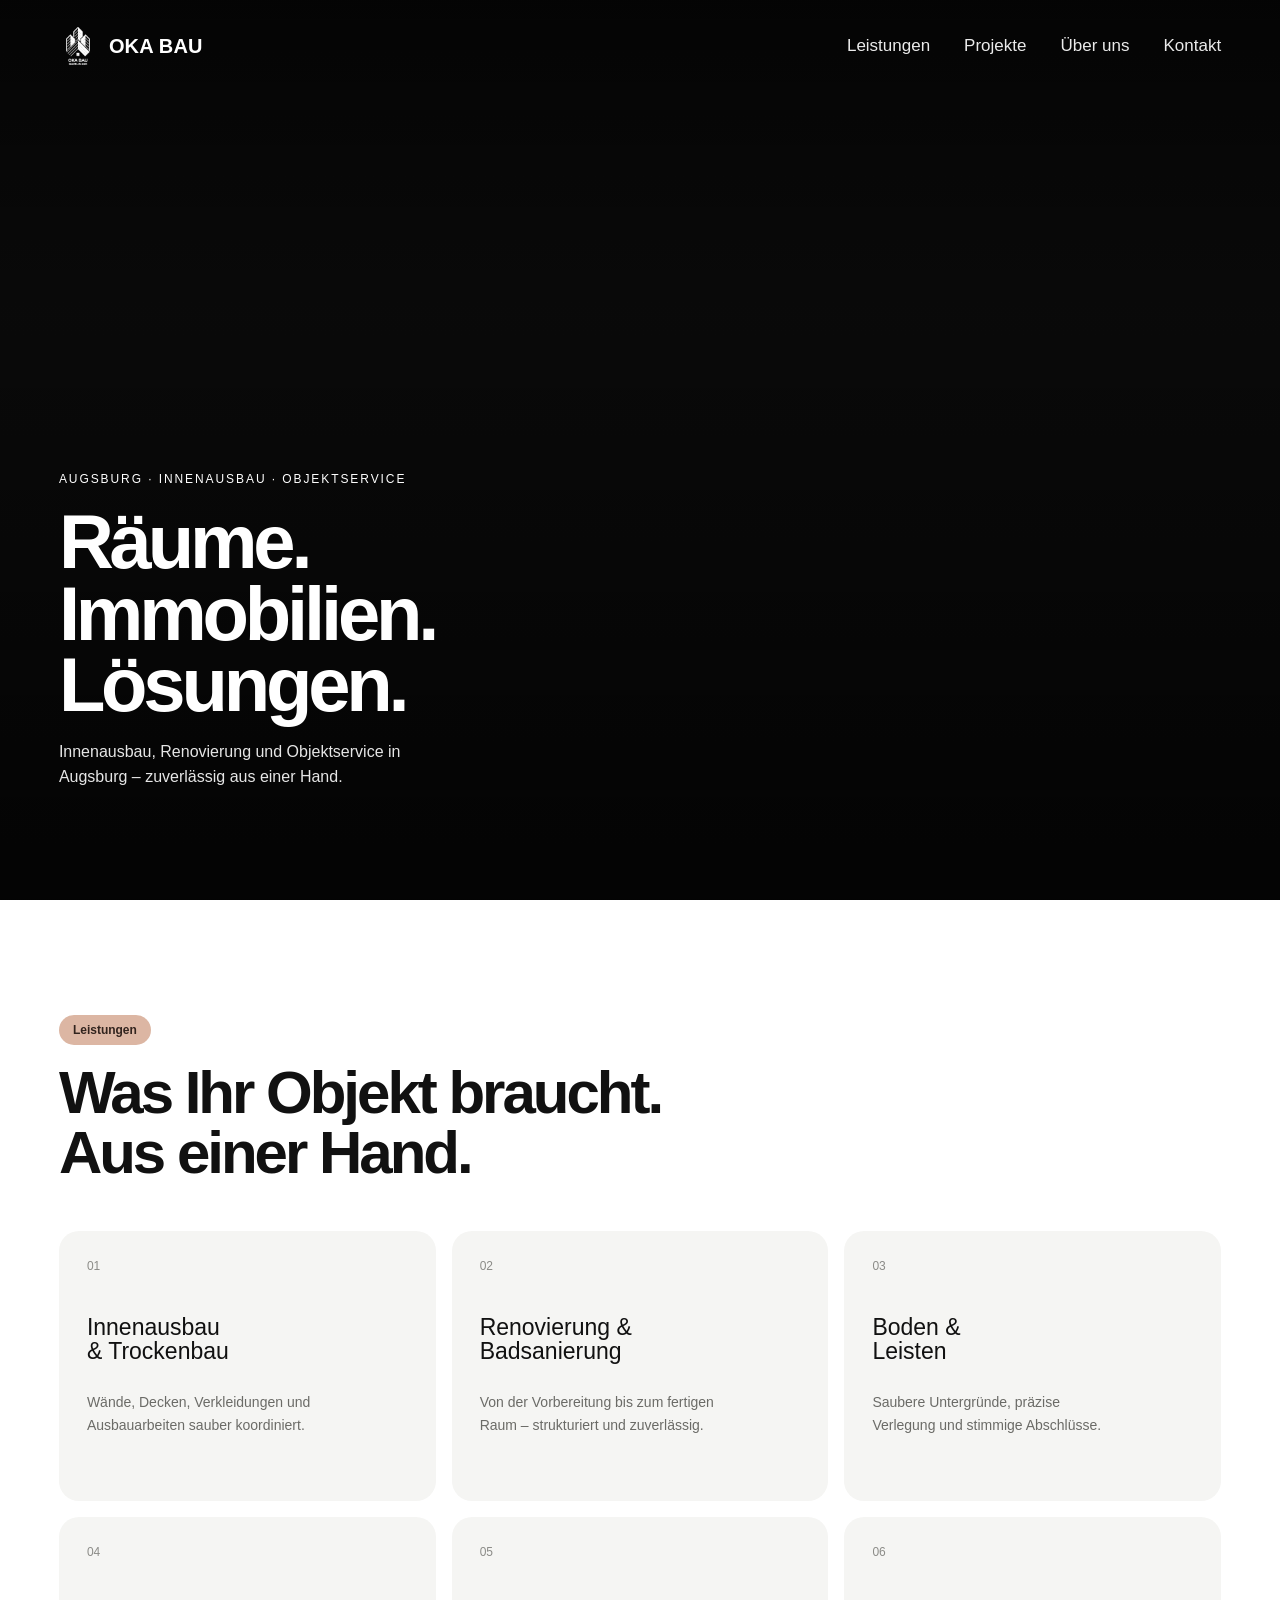
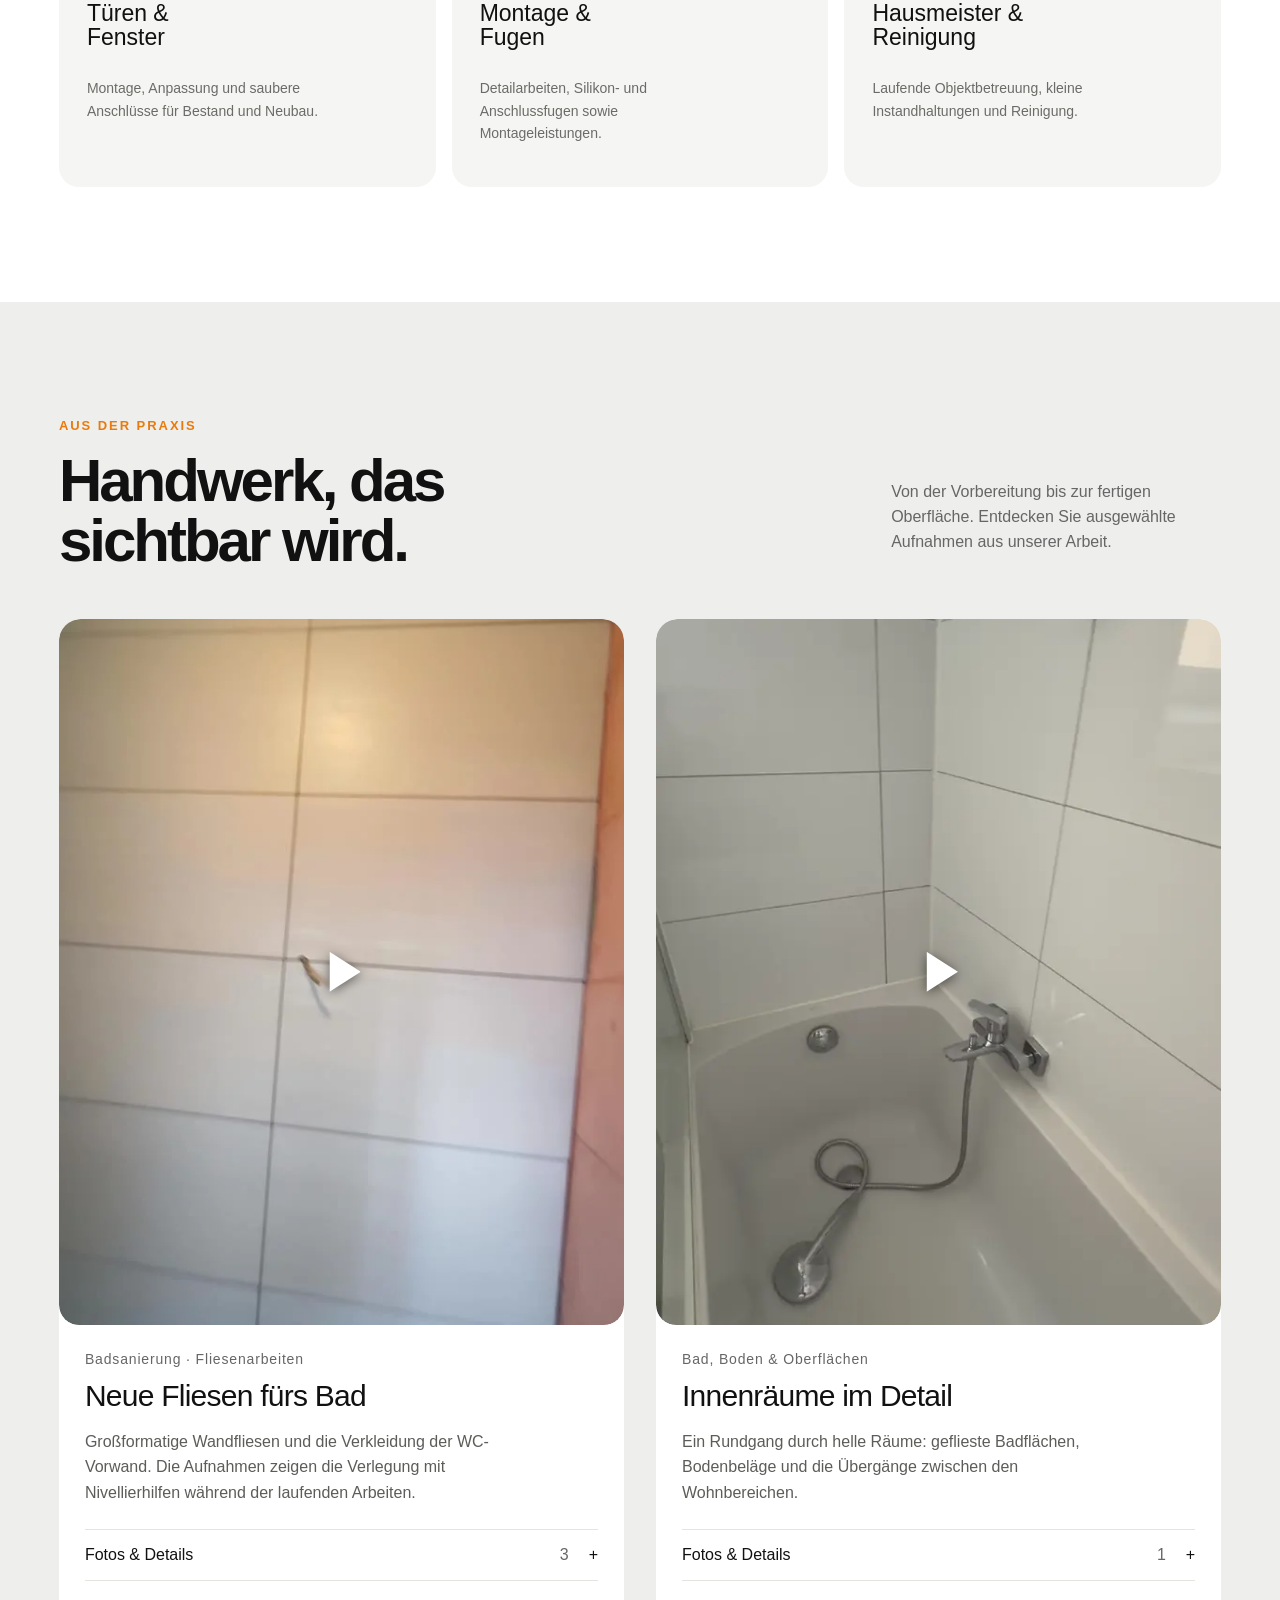
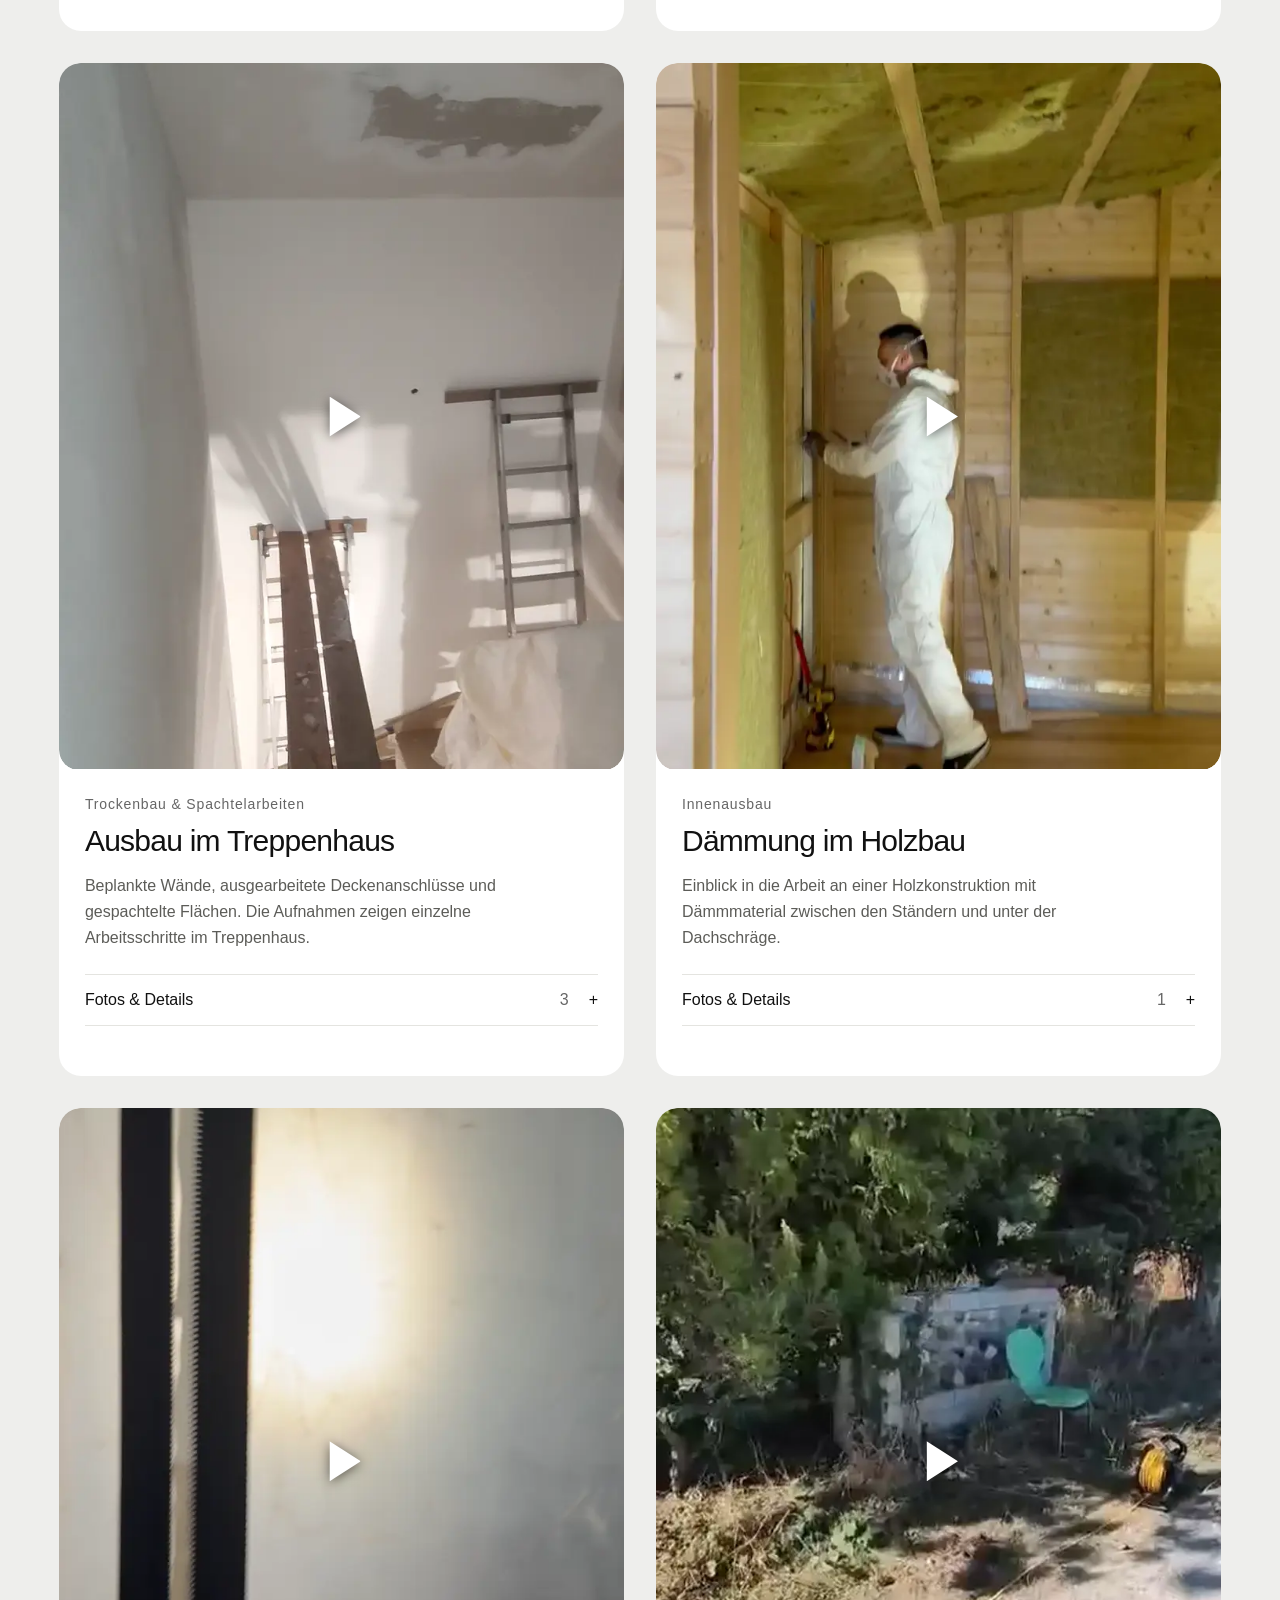
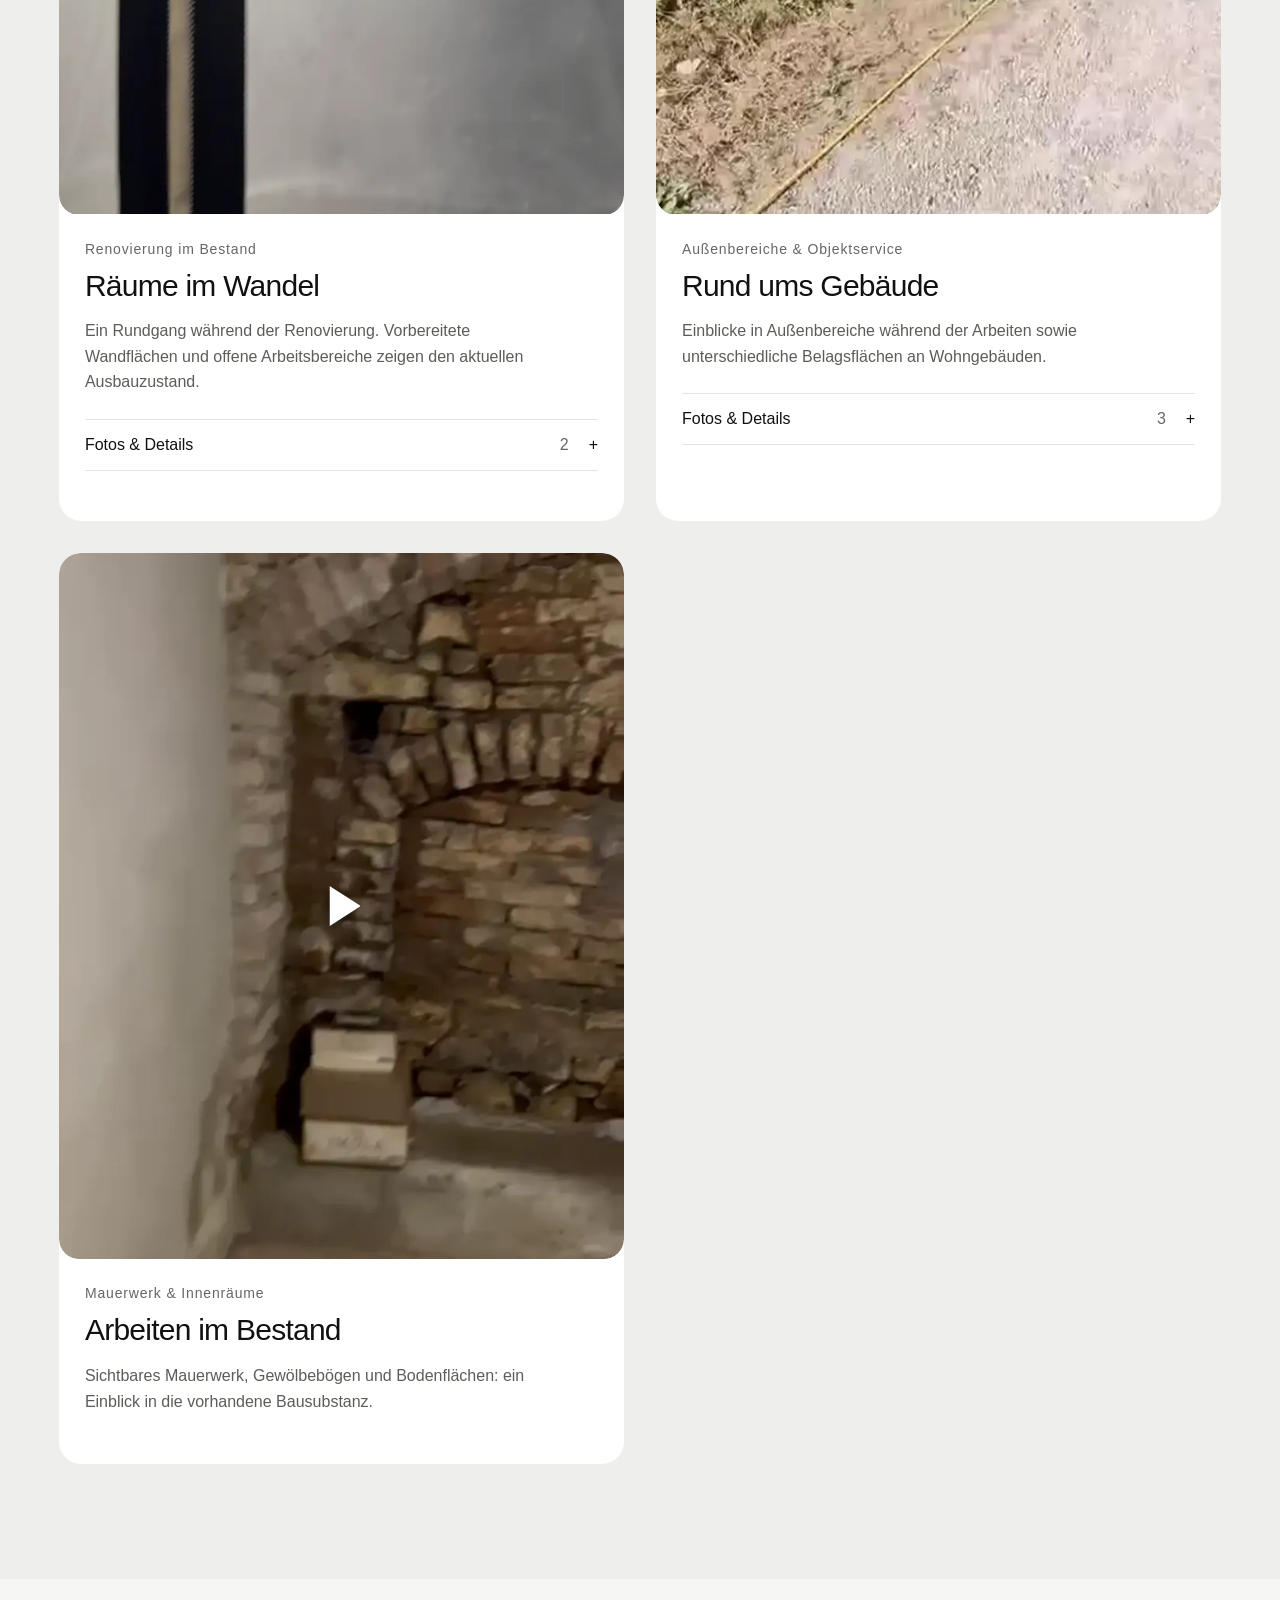
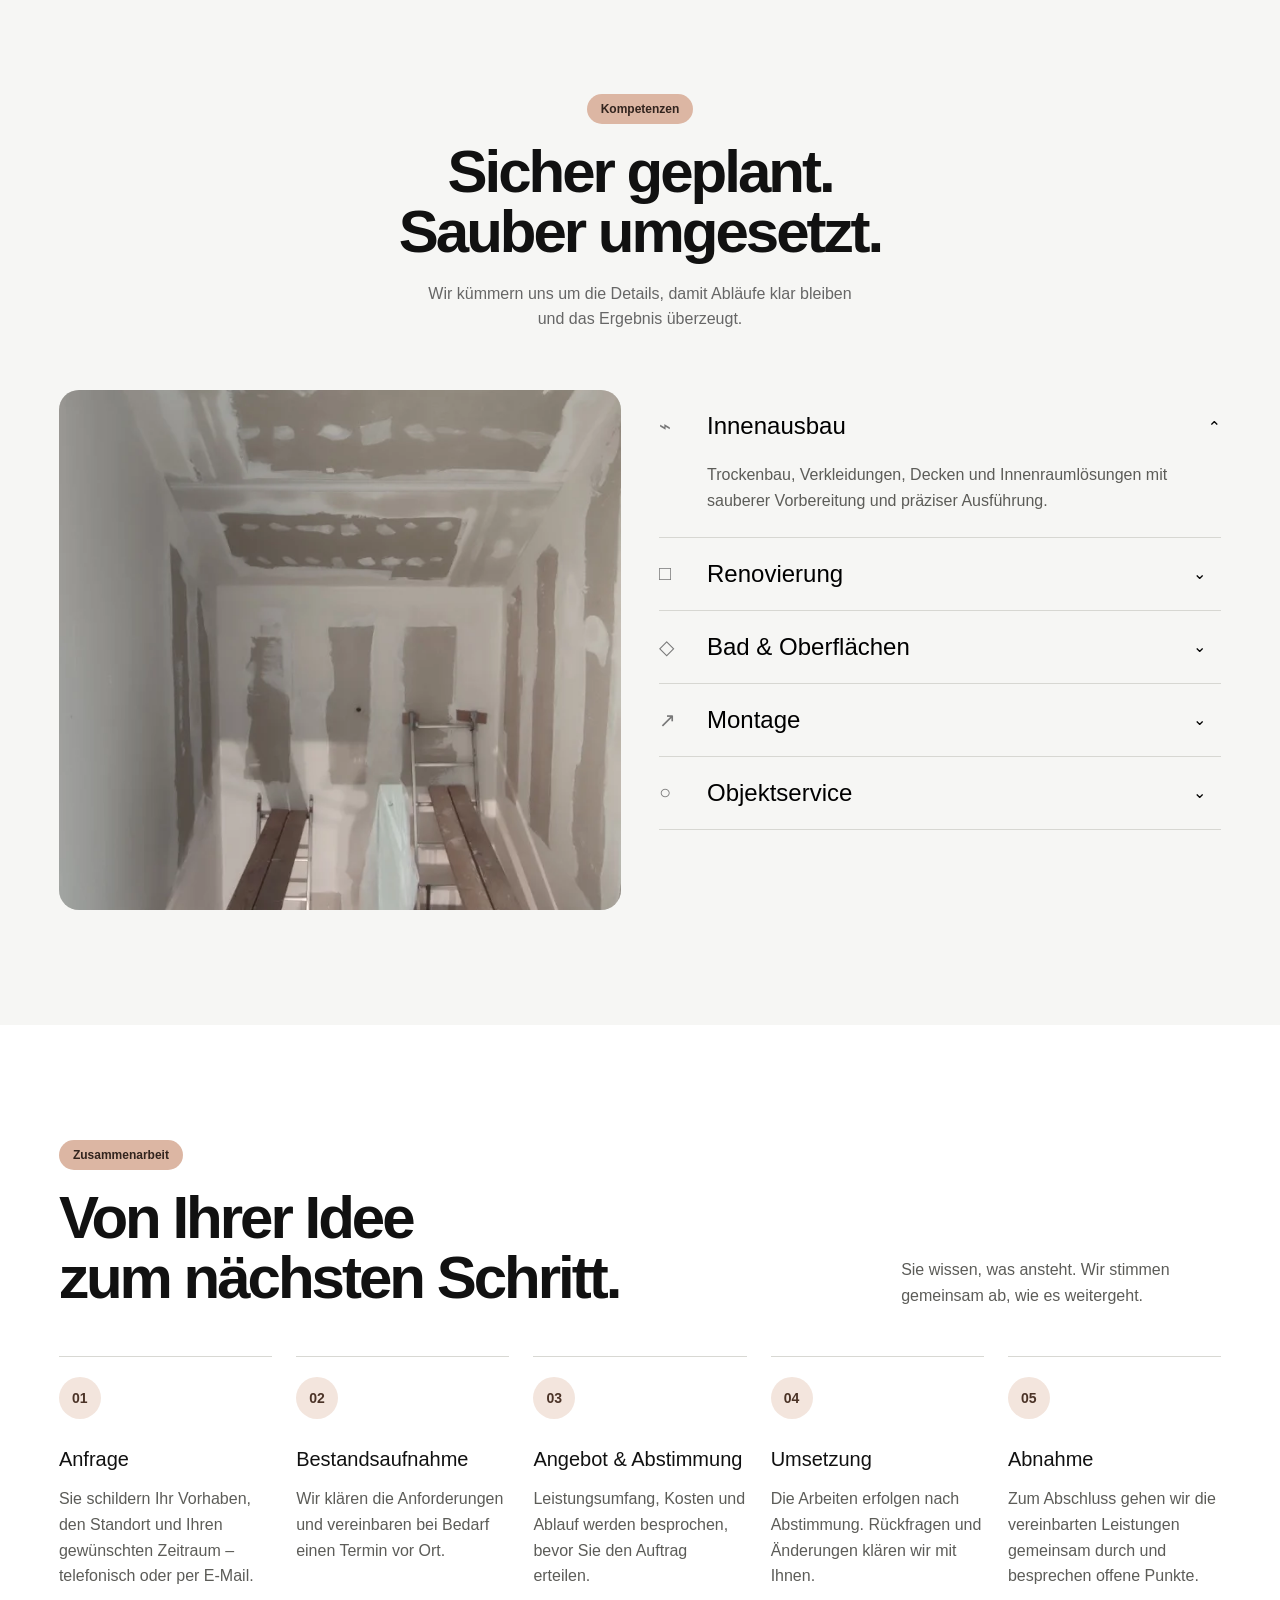
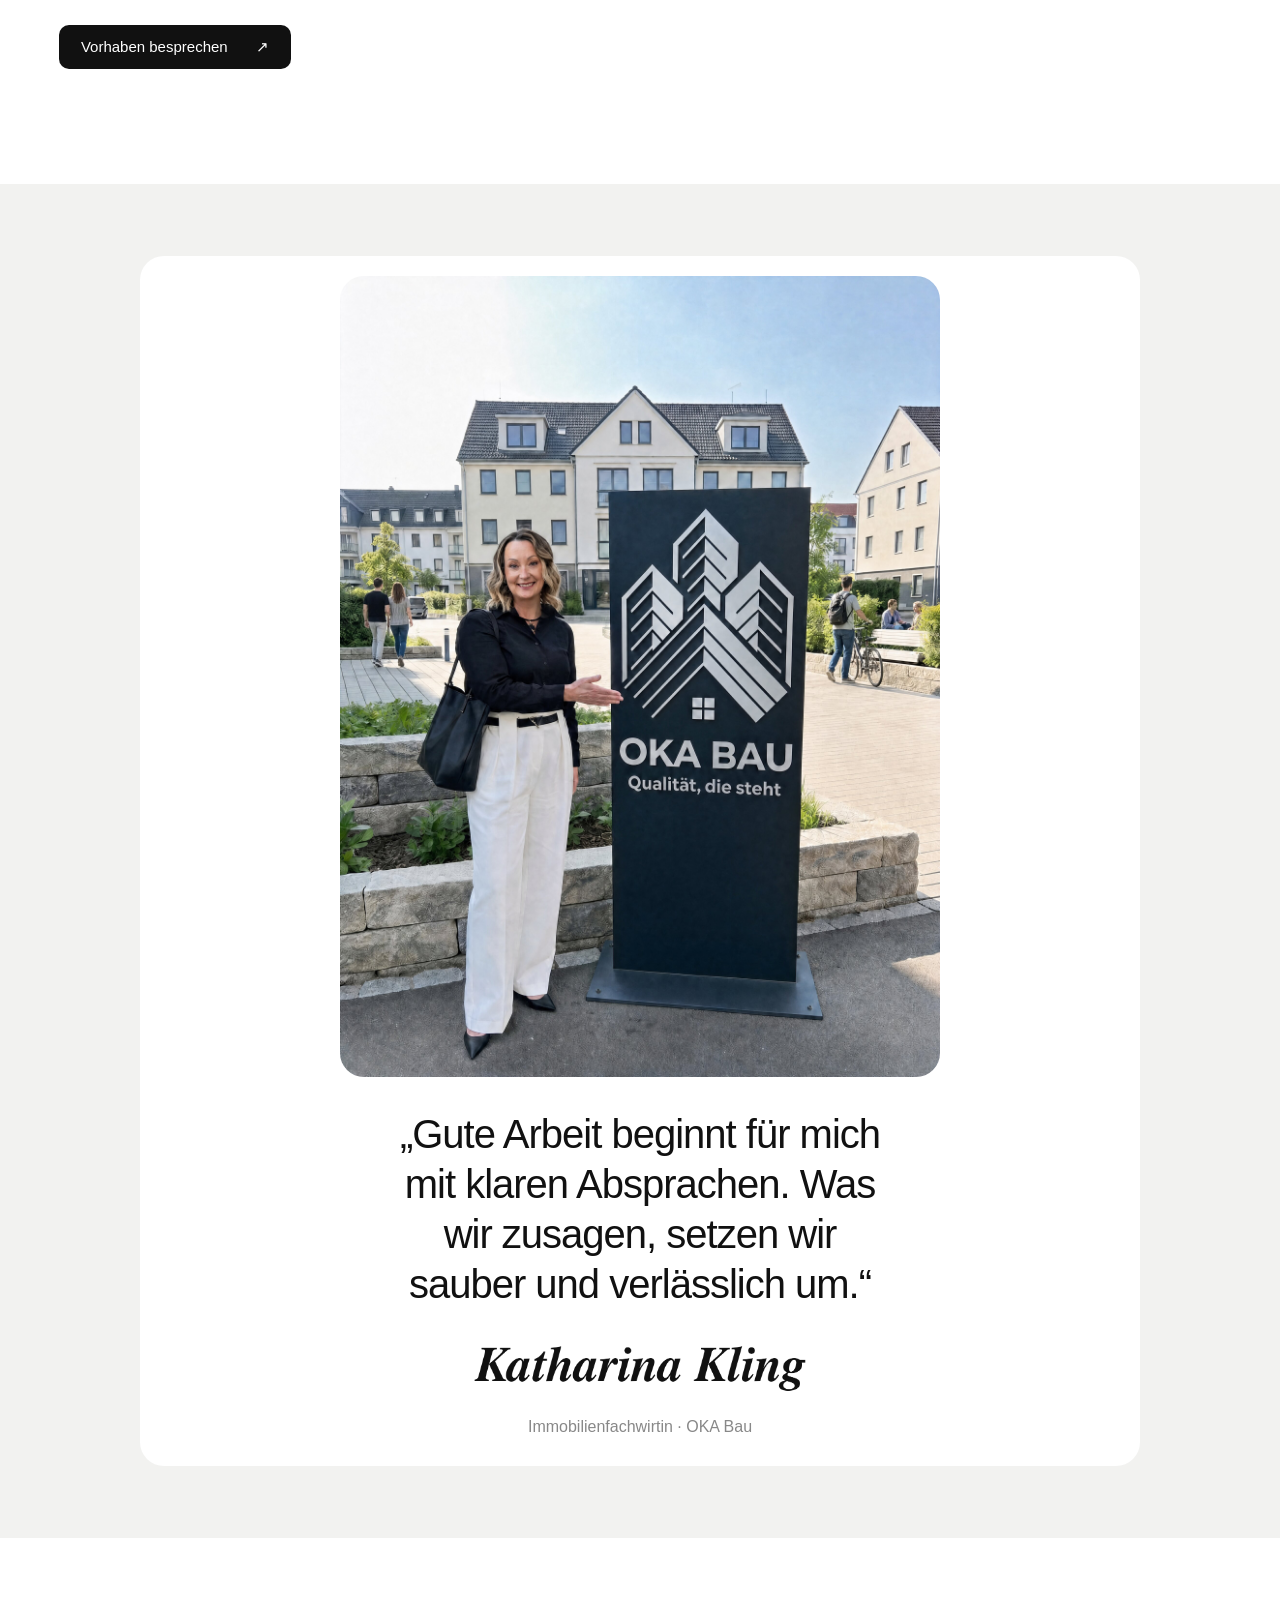
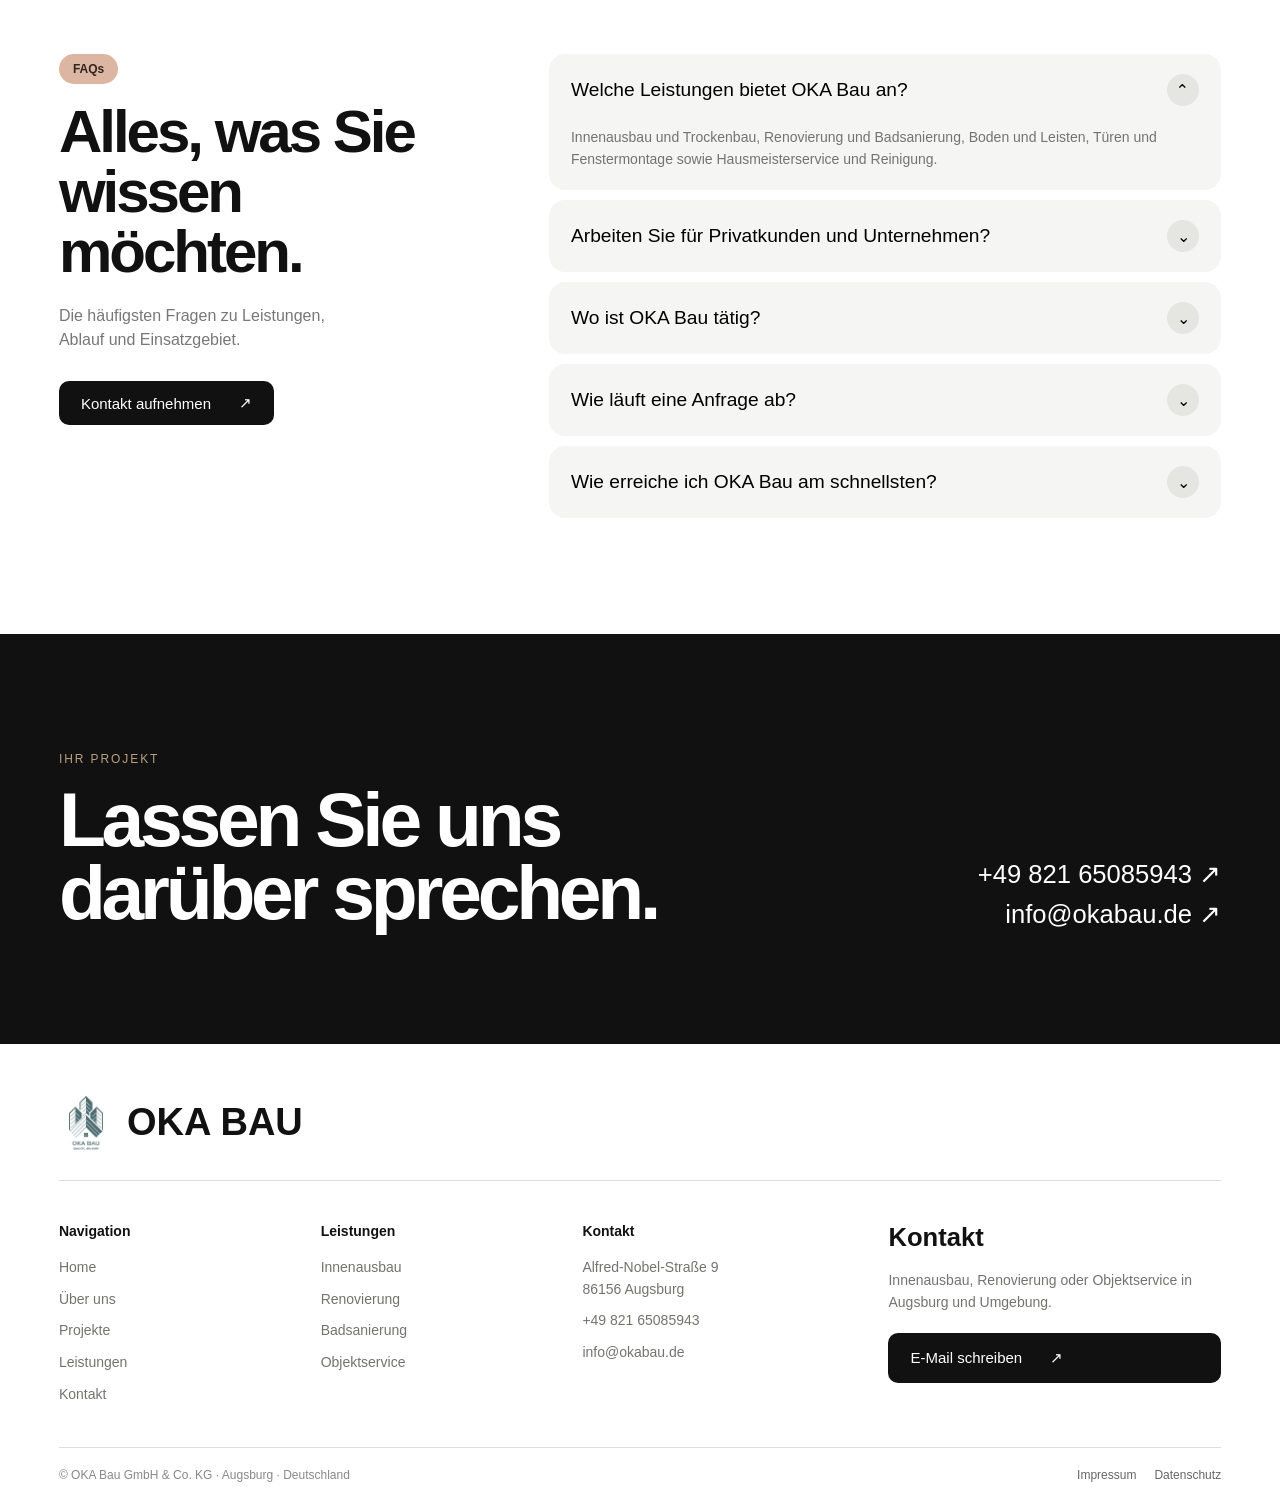
==== commit d5f60e98: "Add files via upload" ====
--- a/index.html
+++ b/index.html
@@ -1,4 +1,4 @@
-<!doctype html><html lang="de"><head><meta charset="utf-8"><meta name="viewport" content="width=device-width,initial-scale=1,viewport-fit=cover"><title>OKA Bau Augsburg — Innenausbau, Renovierung & Objektservice</title><meta name="description" content="OKA Bau GmbH & Co. KG in Augsburg: Innenausbau, Trockenbau, Renovierung, Badsanierung, Boden, Türen, Montage, Hausmeisterservice und Reinigung."><meta name="theme-color" content="#0a0a0a"><link rel="canonical" href="https://oka-bau.de/"><link rel="stylesheet" href="style.css?v=media-4"><noscript><style>.reveal,.word{opacity:1;transform:none}.videoStart{display:none}</style></noscript></head><body>
+<!doctype html><html lang="de"><head><meta charset="utf-8"><meta name="viewport" content="width=device-width,initial-scale=1,viewport-fit=cover"><title>OKA Bau Augsburg — Innenausbau, Renovierung & Objektservice</title><meta name="description" content="OKA Bau GmbH & Co. KG in Augsburg: Innenausbau, Trockenbau, Renovierung, Badsanierung, Boden, Türen, Montage, Hausmeisterservice und Reinigung."><meta name="theme-color" content="#0a0a0a"><link rel="canonical" href="https://oka-bau.de/"><link rel="stylesheet" href="style.css?v=media-5"><noscript><style>.reveal,.word{opacity:1;transform:none}.videoStart{display:none}</style></noscript></head><body>
 <div class="heroWrap" id="home"><section class="hero"><video id="heroVideo" autoplay muted loop playsinline preload="auto"><source media="(max-width: 767px)" src="assets/hero-mobile.mp4" type="video/mp4"><source src="assets/hero.mp4" type="video/mp4"></video><div class="heroOverlay"></div><header class="nav"><a class="brand" href="#home"><img src="assets/logo.png" alt="OKA Bau"><span>OKA BAU</span></a><nav id="mainNavigation"><a href="#services">Leistungen</a><a href="#projects">Projekte</a><a href="#director">Über uns</a><a href="#contact">Kontakt</a></nav><button class="menu" aria-label="Menü" aria-expanded="false" aria-controls="mainNavigation"><span></span><span></span></button></header><div class="heroContent"><div class="heroText"><div class="kicker reveal">AUGSBURG · INNENAUSBAU · OBJEKTSERVICE</div><h1 class="words">Räume. Immobilien. Lösungen.</h1><p class="reveal">Innenausbau, Renovierung und Objektservice in Augsburg – zuverlässig aus einer Hand.</p></div></div></section></div>
 <main>
 <section class="section services" id="services"><div class="sectionTop"><div><span class="pill reveal">Leistungen</span><h2 class="words">Was Ihr Objekt braucht.<br>Aus einer Hand.</h2></div></div><div class="serviceGrid">
@@ -9,11 +9,11 @@
 <a class="serviceCard reveal" href="#contact"><span>05</span><h3>Montage & Fugen</h3><p>Detailarbeiten, Silikon- und Anschlussfugen sowie Montageleistungen.</p></a>
 <a class="serviceCard reveal" href="#contact"><span>06</span><h3>Hausmeister & Reinigung</h3><p>Laufende Objektbetreuung, kleine Instandhaltungen und Reinigung.</p></a>
 </div></section>
-<section class="section projects" id="projects" aria-labelledby="projectsTitle"><div class="projectsHead"><div><div class="projectLabel reveal">AUS DER PRAXIS</div><h2 class="words" id="projectsTitle">Handwerk, das<br>sichtbar wird.</h2></div><p class="reveal">Von der Vorbereitung bis zur fertigen Oberfläche. Entdecken Sie ausgewählte Aufnahmen aus unserer Arbeit.</p></div><div class="projectGrid"><article class="projectCase reveal"><div class="projectVideo"><video playsinline disablepictureinpicture disableremoteplayback controlslist="nodownload nofullscreen noremoteplayback" preload="none" poster="assets/work/innenraeume-poster.webp" src="assets/work/innenraeume.mp4" aria-label="Innenräume im Detail" muted></video><button class="videoStart" type="button" aria-label="Video abspielen"><span class="playIcon" aria-hidden="true"></span><span class="pauseIcon" aria-hidden="true"></span></button></div><div class="projectDetails"><span class="projectStatus">Bad, Boden & Oberflächen</span><h3>Innenräume im Detail</h3><p>Ein Rundgang durch helle Räume: geflieste Badflächen, Bodenbeläge und die Übergänge zwischen den Wohnbereichen.</p><details class="projectGallery"><summary>Fotos & Details <span>1</span></summary><div class="projectPhotos"><a class="galleryPhoto" href="assets/work/dekorwand.webp" data-gallery aria-label="Foto vergrößern: Dekorative Wandoberfläche im Schlafzimmer"><img src="assets/work/dekorwand.webp" alt="Dekorative Wandoberfläche im Schlafzimmer" loading="lazy" decoding="async"><span>Foto ansehen</span></a></div></details></div></article><article class="projectCase reveal"><div class="projectVideo"><video playsinline disablepictureinpicture disableremoteplayback controlslist="nodownload nofullscreen noremoteplayback" preload="none" poster="assets/work/treppenhaus-poster.webp" src="assets/work/treppenhaus.mp4" aria-label="Ausbau im Treppenhaus" muted></video><button class="videoStart" type="button" aria-label="Video abspielen"><span class="playIcon" aria-hidden="true"></span><span class="pauseIcon" aria-hidden="true"></span></button></div><div class="projectDetails"><span class="projectStatus">Trockenbau & Spachtelarbeiten</span><h3>Ausbau im Treppenhaus</h3><p>Beplankte Wände, ausgearbeitete Deckenanschlüsse und gespachtelte Flächen. Die Aufnahmen zeigen einzelne Arbeitsschritte im Treppenhaus.</p><details class="projectGallery"><summary>Fotos & Details <span>3</span></summary><div class="projectPhotos"><a class="galleryPhoto" href="assets/work/treppenhaus-beplankung.webp" data-gallery aria-label="Foto vergrößern: Beplankung im Treppenhaus"><img src="assets/work/treppenhaus-beplankung.webp" alt="Beplankung im Treppenhaus" loading="lazy" decoding="async"><span>Foto ansehen</span></a><a class="galleryPhoto" href="assets/work/treppenhaus.webp" data-gallery aria-label="Foto vergrößern: Wände und Decke während der Spachtelarbeiten"><img src="assets/work/treppenhaus.webp" alt="Wände und Decke während der Spachtelarbeiten" loading="lazy" decoding="async"><span>Foto ansehen</span></a><a class="galleryPhoto" href="assets/work/deckendetail.webp" data-gallery aria-label="Foto vergrößern: Detail eines Deckenanschlusses"><img src="assets/work/deckendetail.webp" alt="Detail eines Deckenanschlusses" loading="lazy" decoding="async"><span>Foto ansehen</span></a></div></details></div></article><article class="projectCase reveal"><div class="projectVideo"><video playsinline disablepictureinpicture disableremoteplayback controlslist="nodownload nofullscreen noremoteplayback" preload="none" poster="assets/work/daemmung-poster.webp" src="assets/work/daemmung.mp4" aria-label="Dämmung im Holzbau" muted></video><button class="videoStart" type="button" aria-label="Video abspielen"><span class="playIcon" aria-hidden="true"></span><span class="pauseIcon" aria-hidden="true"></span></button></div><div class="projectDetails"><span class="projectStatus">Innenausbau</span><h3>Dämmung im Holzbau</h3><p>Einblick in die Arbeit an einer Holzkonstruktion mit Dämmmaterial zwischen den Ständern und unter der Dachschräge.</p><details class="projectGallery"><summary>Fotos & Details <span>1</span></summary><div class="projectPhotos"><a class="galleryPhoto" href="assets/work/daemmung.webp" data-gallery aria-label="Foto vergrößern: Einsetzen von Dämmmaterial in eine Holzkonstruktion"><img src="assets/work/daemmung.webp" alt="Einsetzen von Dämmmaterial in eine Holzkonstruktion" loading="lazy" decoding="async"><span>Foto ansehen</span></a></div></details></div></article><article class="projectCase reveal"><div class="projectVideo"><video playsinline disablepictureinpicture disableremoteplayback controlslist="nodownload nofullscreen noremoteplayback" preload="none" poster="assets/work/renovierung-poster.webp" src="assets/work/renovierung.mp4" aria-label="Räume im Wandel" muted></video><button class="videoStart" type="button" aria-label="Video abspielen"><span class="playIcon" aria-hidden="true"></span><span class="pauseIcon" aria-hidden="true"></span></button></div><div class="projectDetails"><span class="projectStatus">Renovierung im Bestand</span><h3>Räume im Wandel</h3><p>Ein Rundgang während der Renovierung. Vorbereitete Wandflächen und offene Arbeitsbereiche zeigen den aktuellen Ausbauzustand.</p><details class="projectGallery"><summary>Fotos & Details <span>2</span></summary><div class="projectPhotos"><a class="galleryPhoto" href="assets/work/staenderwand.webp" data-gallery aria-label="Foto vergrößern: Metallständerwand während des Innenausbaus"><img src="assets/work/staenderwand.webp" alt="Metallständerwand während des Innenausbaus" loading="lazy" decoding="async"><span>Foto ansehen</span></a><a class="galleryPhoto" href="assets/work/bad-vorbereitung.webp" data-gallery aria-label="Foto vergrößern: Geöffnete Wandflächen im Bad während der Vorbereitung"><img src="assets/work/bad-vorbereitung.webp" alt="Geöffnete Wandflächen im Bad während der Vorbereitung" loading="lazy" decoding="async"><span>Foto ansehen</span></a></div></details></div></article><article class="projectCase reveal"><div class="projectVideo"><video playsinline disablepictureinpicture disableremoteplayback controlslist="nodownload nofullscreen noremoteplayback" preload="none" poster="assets/work/aussenarbeiten-poster.webp" src="assets/work/aussenarbeiten.mp4" aria-label="Rund ums Gebäude" muted></video><button class="videoStart" type="button" aria-label="Video abspielen"><span class="playIcon" aria-hidden="true"></span><span class="pauseIcon" aria-hidden="true"></span></button></div><div class="projectDetails"><span class="projectStatus">Außenbereiche & Objektservice</span><h3>Rund ums Gebäude</h3><p>Einblicke in Außenbereiche während der Arbeiten sowie unterschiedliche Belagsflächen an Wohngebäuden.</p><details class="projectGallery"><summary>Fotos & Details <span>3</span></summary><div class="projectPhotos"><a class="galleryPhoto" href="assets/work/aussenbereich.webp" data-gallery aria-label="Foto vergrößern: Plattenbelag entlang eines Gebäudes"><img src="assets/work/aussenbereich.webp" alt="Plattenbelag entlang eines Gebäudes" loading="lazy" decoding="async"><span>Foto ansehen</span></a><a class="galleryPhoto" href="assets/work/balkon.webp" data-gallery aria-label="Foto vergrößern: Balkon mit grauem Plattenbelag"><img src="assets/work/balkon.webp" alt="Balkon mit grauem Plattenbelag" loading="lazy" decoding="async"><span>Foto ansehen</span></a><a class="galleryPhoto" href="assets/work/aussen-bestand.webp" data-gallery aria-label="Foto vergrößern: Außenfläche während der Arbeiten"><img src="assets/work/aussen-bestand.webp" alt="Außenfläche während der Arbeiten" loading="lazy" decoding="async"><span>Foto ansehen</span></a></div></details></div></article><article class="projectCase reveal"><div class="projectVideo"><video playsinline disablepictureinpicture disableremoteplayback controlslist="nodownload nofullscreen noremoteplayback" preload="none" poster="assets/work/gewolbe-poster.webp" src="assets/work/gewolbe.mp4" aria-label="Arbeiten im Bestand" muted></video><button class="videoStart" type="button" aria-label="Video abspielen"><span class="playIcon" aria-hidden="true"></span><span class="pauseIcon" aria-hidden="true"></span></button></div><div class="projectDetails"><span class="projectStatus">Mauerwerk & Innenräume</span><h3>Arbeiten im Bestand</h3><p>Sichtbares Mauerwerk, Gewölbebögen und Bodenflächen: ein Einblick in die vorhandene Bausubstanz.</p></div></article></div></section>
+<section class="section projects" id="projects" aria-labelledby="projectsTitle"><div class="projectsHead"><div><div class="projectLabel reveal">AUS DER PRAXIS</div><h2 class="words" id="projectsTitle">Handwerk, das<br>sichtbar wird.</h2></div><p class="reveal">Von der Vorbereitung bis zur fertigen Oberfläche. Entdecken Sie ausgewählte Aufnahmen aus unserer Arbeit.</p></div><div class="projectGrid"><article class="projectCase reveal" id="badsanierung"><div class="projectVideo"><video playsinline muted disablepictureinpicture disableremoteplayback controlslist="nodownload nofullscreen noremoteplayback" preload="none" poster="assets/work/bad-fliesen-poster.webp" src="assets/work/bad-fliesen.mp4" aria-label="Fliesenarbeiten im Badezimmer"></video><button class="videoStart" type="button" aria-label="Video abspielen"><span class="playIcon" aria-hidden="true"></span><span class="pauseIcon" aria-hidden="true"></span></button></div><div class="projectDetails"><span class="projectStatus">Badsanierung · Fliesenarbeiten</span><h3>Neue Fliesen fürs Bad</h3><p>Großformatige Wandfliesen und die Verkleidung der WC-Vorwand. Die Aufnahmen zeigen die Verlegung mit Nivellierhilfen während der laufenden Arbeiten.</p><details class="projectGallery"><summary>Fotos & Details <span>3</span></summary><div class="projectPhotos"><a class="galleryPhoto" href="assets/work/bad-fliesen-wand.webp" data-gallery aria-label="Foto vergrößern: Großformatige Wandfliesen während der Verlegung"><img src="assets/work/bad-fliesen-wand.webp" alt="Großformatige Wandfliesen während der Verlegung" loading="lazy" decoding="async"><span>Foto ansehen</span></a><a class="galleryPhoto" href="assets/work/bad-fliesen-vorwand.webp" data-gallery aria-label="Foto vergrößern: Fliesenarbeiten an der WC-Vorwand mit Nivellierhilfen"><img src="assets/work/bad-fliesen-vorwand.webp" alt="Fliesenarbeiten an der WC-Vorwand mit Nivellierhilfen" loading="lazy" decoding="async"><span>Foto ansehen</span></a><a class="galleryPhoto" href="assets/work/bad-fliesen-detail.webp" data-gallery aria-label="Foto vergrößern: Detail der Wandverkleidung und offener Anschlüsse"><img src="assets/work/bad-fliesen-detail.webp" alt="Detail der Wandverkleidung und offener Anschlüsse" loading="lazy" decoding="async"><span>Foto ansehen</span></a></div></details></div></article><article class="projectCase reveal"><div class="projectVideo"><video playsinline disablepictureinpicture disableremoteplayback controlslist="nodownload nofullscreen noremoteplayback" preload="none" poster="assets/work/innenraeume-poster.webp" src="assets/work/innenraeume.mp4" aria-label="Innenräume im Detail" muted></video><button class="videoStart" type="button" aria-label="Video abspielen"><span class="playIcon" aria-hidden="true"></span><span class="pauseIcon" aria-hidden="true"></span></button></div><div class="projectDetails"><span class="projectStatus">Bad, Boden & Oberflächen</span><h3>Innenräume im Detail</h3><p>Ein Rundgang durch helle Räume: geflieste Badflächen, Bodenbeläge und die Übergänge zwischen den Wohnbereichen.</p><details class="projectGallery"><summary>Fotos & Details <span>1</span></summary><div class="projectPhotos"><a class="galleryPhoto" href="assets/work/dekorwand.webp" data-gallery aria-label="Foto vergrößern: Dekorative Wandoberfläche im Schlafzimmer"><img src="assets/work/dekorwand.webp" alt="Dekorative Wandoberfläche im Schlafzimmer" loading="lazy" decoding="async"><span>Foto ansehen</span></a></div></details></div></article><article class="projectCase reveal"><div class="projectVideo"><video playsinline disablepictureinpicture disableremoteplayback controlslist="nodownload nofullscreen noremoteplayback" preload="none" poster="assets/work/treppenhaus-poster.webp" src="assets/work/treppenhaus.mp4" aria-label="Ausbau im Treppenhaus" muted></video><button class="videoStart" type="button" aria-label="Video abspielen"><span class="playIcon" aria-hidden="true"></span><span class="pauseIcon" aria-hidden="true"></span></button></div><div class="projectDetails"><span class="projectStatus">Trockenbau & Spachtelarbeiten</span><h3>Ausbau im Treppenhaus</h3><p>Beplankte Wände, ausgearbeitete Deckenanschlüsse und gespachtelte Flächen. Die Aufnahmen zeigen einzelne Arbeitsschritte im Treppenhaus.</p><details class="projectGallery"><summary>Fotos & Details <span>3</span></summary><div class="projectPhotos"><a class="galleryPhoto" href="assets/work/treppenhaus-beplankung.webp" data-gallery aria-label="Foto vergrößern: Beplankung im Treppenhaus"><img src="assets/work/treppenhaus-beplankung.webp" alt="Beplankung im Treppenhaus" loading="lazy" decoding="async"><span>Foto ansehen</span></a><a class="galleryPhoto" href="assets/work/treppenhaus.webp" data-gallery aria-label="Foto vergrößern: Wände und Decke während der Spachtelarbeiten"><img src="assets/work/treppenhaus.webp" alt="Wände und Decke während der Spachtelarbeiten" loading="lazy" decoding="async"><span>Foto ansehen</span></a><a class="galleryPhoto" href="assets/work/deckendetail.webp" data-gallery aria-label="Foto vergrößern: Detail eines Deckenanschlusses"><img src="assets/work/deckendetail.webp" alt="Detail eines Deckenanschlusses" loading="lazy" decoding="async"><span>Foto ansehen</span></a></div></details></div></article><article class="projectCase reveal"><div class="projectVideo"><video playsinline disablepictureinpicture disableremoteplayback controlslist="nodownload nofullscreen noremoteplayback" preload="none" poster="assets/work/daemmung-poster.webp" src="assets/work/daemmung.mp4" aria-label="Dämmung im Holzbau" muted></video><button class="videoStart" type="button" aria-label="Video abspielen"><span class="playIcon" aria-hidden="true"></span><span class="pauseIcon" aria-hidden="true"></span></button></div><div class="projectDetails"><span class="projectStatus">Innenausbau</span><h3>Dämmung im Holzbau</h3><p>Einblick in die Arbeit an einer Holzkonstruktion mit Dämmmaterial zwischen den Ständern und unter der Dachschräge.</p><details class="projectGallery"><summary>Fotos & Details <span>1</span></summary><div class="projectPhotos"><a class="galleryPhoto" href="assets/work/daemmung.webp" data-gallery aria-label="Foto vergrößern: Einsetzen von Dämmmaterial in eine Holzkonstruktion"><img src="assets/work/daemmung.webp" alt="Einsetzen von Dämmmaterial in eine Holzkonstruktion" loading="lazy" decoding="async"><span>Foto ansehen</span></a></div></details></div></article><article class="projectCase reveal"><div class="projectVideo"><video playsinline disablepictureinpicture disableremoteplayback controlslist="nodownload nofullscreen noremoteplayback" preload="none" poster="assets/work/renovierung-poster.webp" src="assets/work/renovierung.mp4" aria-label="Räume im Wandel" muted></video><button class="videoStart" type="button" aria-label="Video abspielen"><span class="playIcon" aria-hidden="true"></span><span class="pauseIcon" aria-hidden="true"></span></button></div><div class="projectDetails"><span class="projectStatus">Renovierung im Bestand</span><h3>Räume im Wandel</h3><p>Ein Rundgang während der Renovierung. Vorbereitete Wandflächen und offene Arbeitsbereiche zeigen den aktuellen Ausbauzustand.</p><details class="projectGallery"><summary>Fotos & Details <span>2</span></summary><div class="projectPhotos"><a class="galleryPhoto" href="assets/work/staenderwand.webp" data-gallery aria-label="Foto vergrößern: Metallständerwand während des Innenausbaus"><img src="assets/work/staenderwand.webp" alt="Metallständerwand während des Innenausbaus" loading="lazy" decoding="async"><span>Foto ansehen</span></a><a class="galleryPhoto" href="assets/work/bad-vorbereitung.webp" data-gallery aria-label="Foto vergrößern: Geöffnete Wandflächen im Bad während der Vorbereitung"><img src="assets/work/bad-vorbereitung.webp" alt="Geöffnete Wandflächen im Bad während der Vorbereitung" loading="lazy" decoding="async"><span>Foto ansehen</span></a></div></details></div></article><article class="projectCase reveal"><div class="projectVideo"><video playsinline disablepictureinpicture disableremoteplayback controlslist="nodownload nofullscreen noremoteplayback" preload="none" poster="assets/work/aussenarbeiten-poster.webp" src="assets/work/aussenarbeiten.mp4" aria-label="Rund ums Gebäude" muted></video><button class="videoStart" type="button" aria-label="Video abspielen"><span class="playIcon" aria-hidden="true"></span><span class="pauseIcon" aria-hidden="true"></span></button></div><div class="projectDetails"><span class="projectStatus">Außenbereiche & Objektservice</span><h3>Rund ums Gebäude</h3><p>Einblicke in Außenbereiche während der Arbeiten sowie unterschiedliche Belagsflächen an Wohngebäuden.</p><details class="projectGallery"><summary>Fotos & Details <span>3</span></summary><div class="projectPhotos"><a class="galleryPhoto" href="assets/work/aussenbereich.webp" data-gallery aria-label="Foto vergrößern: Plattenbelag entlang eines Gebäudes"><img src="assets/work/aussenbereich.webp" alt="Plattenbelag entlang eines Gebäudes" loading="lazy" decoding="async"><span>Foto ansehen</span></a><a class="galleryPhoto" href="assets/work/balkon.webp" data-gallery aria-label="Foto vergrößern: Balkon mit grauem Plattenbelag"><img src="assets/work/balkon.webp" alt="Balkon mit grauem Plattenbelag" loading="lazy" decoding="async"><span>Foto ansehen</span></a><a class="galleryPhoto" href="assets/work/aussen-bestand.webp" data-gallery aria-label="Foto vergrößern: Außenfläche während der Arbeiten"><img src="assets/work/aussen-bestand.webp" alt="Außenfläche während der Arbeiten" loading="lazy" decoding="async"><span>Foto ansehen</span></a></div></details></div></article><article class="projectCase reveal"><div class="projectVideo"><video playsinline disablepictureinpicture disableremoteplayback controlslist="nodownload nofullscreen noremoteplayback" preload="none" poster="assets/work/gewolbe-poster.webp" src="assets/work/gewolbe.mp4" aria-label="Arbeiten im Bestand" muted></video><button class="videoStart" type="button" aria-label="Video abspielen"><span class="playIcon" aria-hidden="true"></span><span class="pauseIcon" aria-hidden="true"></span></button></div><div class="projectDetails"><span class="projectStatus">Mauerwerk & Innenräume</span><h3>Arbeiten im Bestand</h3><p>Sichtbares Mauerwerk, Gewölbebögen und Bodenflächen: ein Einblick in die vorhandene Bausubstanz.</p></div></article></div></section>
 <section class="section features"><div class="centerHead"><span class="pill reveal">Kompetenzen</span><h2 class="words">Sicher geplant.<br>Sauber umgesetzt.</h2><p class="reveal">Wir kümmern uns um die Details, damit Abläufe klar bleiben und das Ergebnis überzeugt.</p></div><div class="featureSplit"><div class="featureMedia reveal"><img id="featureImage" src="assets/work/treppenhaus.webp" alt="Gespachtelte Wände und Decken im Treppenhaus" width="719" height="1600" loading="lazy"></div><div class="featureList">
 <div class="featureItem open reveal" data-img="assets/work/treppenhaus.webp" data-alt="Gespachtelte Wände und Decken im Treppenhaus"><button><span class="icon">⌁</span><b>Innenausbau</b><em>⌄</em></button><div class="featureAnswer"><p>Trockenbau, Verkleidungen, Decken und Innenraumlösungen mit sauberer Vorbereitung und präziser Ausführung.</p></div></div>
 <div class="featureItem reveal" data-img="assets/work/dekorwand.webp" data-alt="Dekorative Wandgestaltung im Schlafzimmer"><button><span class="icon">□</span><b>Renovierung</b><em>⌄</em></button><div class="featureAnswer"><p>Bestehende Räume werden strukturiert überarbeitet – vom Untergrund bis zum fertigen Finish.</p></div></div>
-<div class="featureItem reveal" data-img="assets/work/innenraeume-poster.webp" data-alt="Geflieste Dusche und Badoberflächen"><button><span class="icon">◇</span><b>Bad & Oberflächen</b><em>⌄</em></button><div class="featureAnswer"><p>Koordinierte Badsanierung, Fliesen- und Oberflächenarbeiten für ein stimmiges Gesamtbild.</p></div></div>
+<div class="featureItem reveal" data-img="assets/work/bad-fliesen-wand.webp" data-alt="Großformatige Wandfliesen während der Verlegung"><button><span class="icon">◇</span><b>Bad & Oberflächen</b><em>⌄</em></button><div class="featureAnswer"><p>Koordinierte Badsanierung, Fliesen- und Oberflächenarbeiten für ein stimmiges Gesamtbild.</p></div></div>
 <div class="featureItem reveal" data-img="assets/work/staenderwand.webp" data-alt="Metallständerwerk für eine neue Raumaufteilung"><button><span class="icon">↗</span><b>Montage</b><em>⌄</em></button><div class="featureAnswer"><p>Türen, Fenster, Leisten, Fugen und Montagearbeiten werden sauber in den Projektablauf integriert.</p></div></div>
 <div class="featureItem reveal" data-img="assets/work/balkon.webp" data-alt="Balkonfläche mit grauen Platten"><button><span class="icon">○</span><b>Objektservice</b><em>⌄</em></button><div class="featureAnswer"><p>Hausmeisterservice, Reinigung und kleine Instandhaltungen für private und gewerbliche Objekte.</p></div></div>
 </div></div></section>
@@ -42,4 +42,4 @@
 <section class="contactBand" id="contact"><div><span class="reveal">IHR PROJEKT</span><h2 class="words">Lassen Sie uns<br>darüber sprechen.</h2></div><div class="contactLinks reveal"><a href="tel:+4982165085943">+49 821 65085943 ↗</a><a href="mailto:info@okabau.de">info@okabau.de ↗</a></div></section>
 </main>
 <footer><div class="footerBrand"><a href="#home"><img src="assets/logo.png" alt="OKA Bau"><span>OKA BAU</span></a></div><div class="footerCols"><div><b>Navigation</b><a href="#home">Home</a><a href="#director">Über uns</a><a href="#projects">Projekte</a><a href="#services">Leistungen</a><a href="#contact">Kontakt</a></div><div><b>Leistungen</b><a href="#services">Innenausbau</a><a href="#services">Renovierung</a><a href="#services">Badsanierung</a><a href="#services">Objektservice</a></div><div><b>Kontakt</b><span>Alfred-Nobel-Straße 9<br>86156 Augsburg</span><a href="tel:+4982165085943">+49 821 65085943</a><a href="mailto:info@okabau.de">info@okabau.de</a></div><div class="footerCta"><b>Kontakt</b><p>Innenausbau, Renovierung oder Objektservice in Augsburg und Umgebung.</p><a class="btn black" href="mailto:info@okabau.de">E-Mail schreiben <span>↗</span></a></div></div><div class="footerBottom"><span>© OKA Bau GmbH & Co. KG · Augsburg · Deutschland</span><span class="legalLinks"><a href="impressum.html">Impressum</a><a href="datenschutz.html">Datenschutz</a></span></div></footer>
-<dialog id="photoViewer" aria-label="Projektfoto"><button class="viewerClose" type="button" aria-label="Foto schließen">Schließen ×</button><img alt=""><p></p></dialog><script src="script.js?v=media-4"></script></body></html>+<dialog id="photoViewer" aria-label="Projektfoto"><button class="viewerClose" type="button" aria-label="Foto schließen">Schließen ×</button><img alt=""><p></p></dialog><script src="script.js?v=media-5"></script></body></html>
